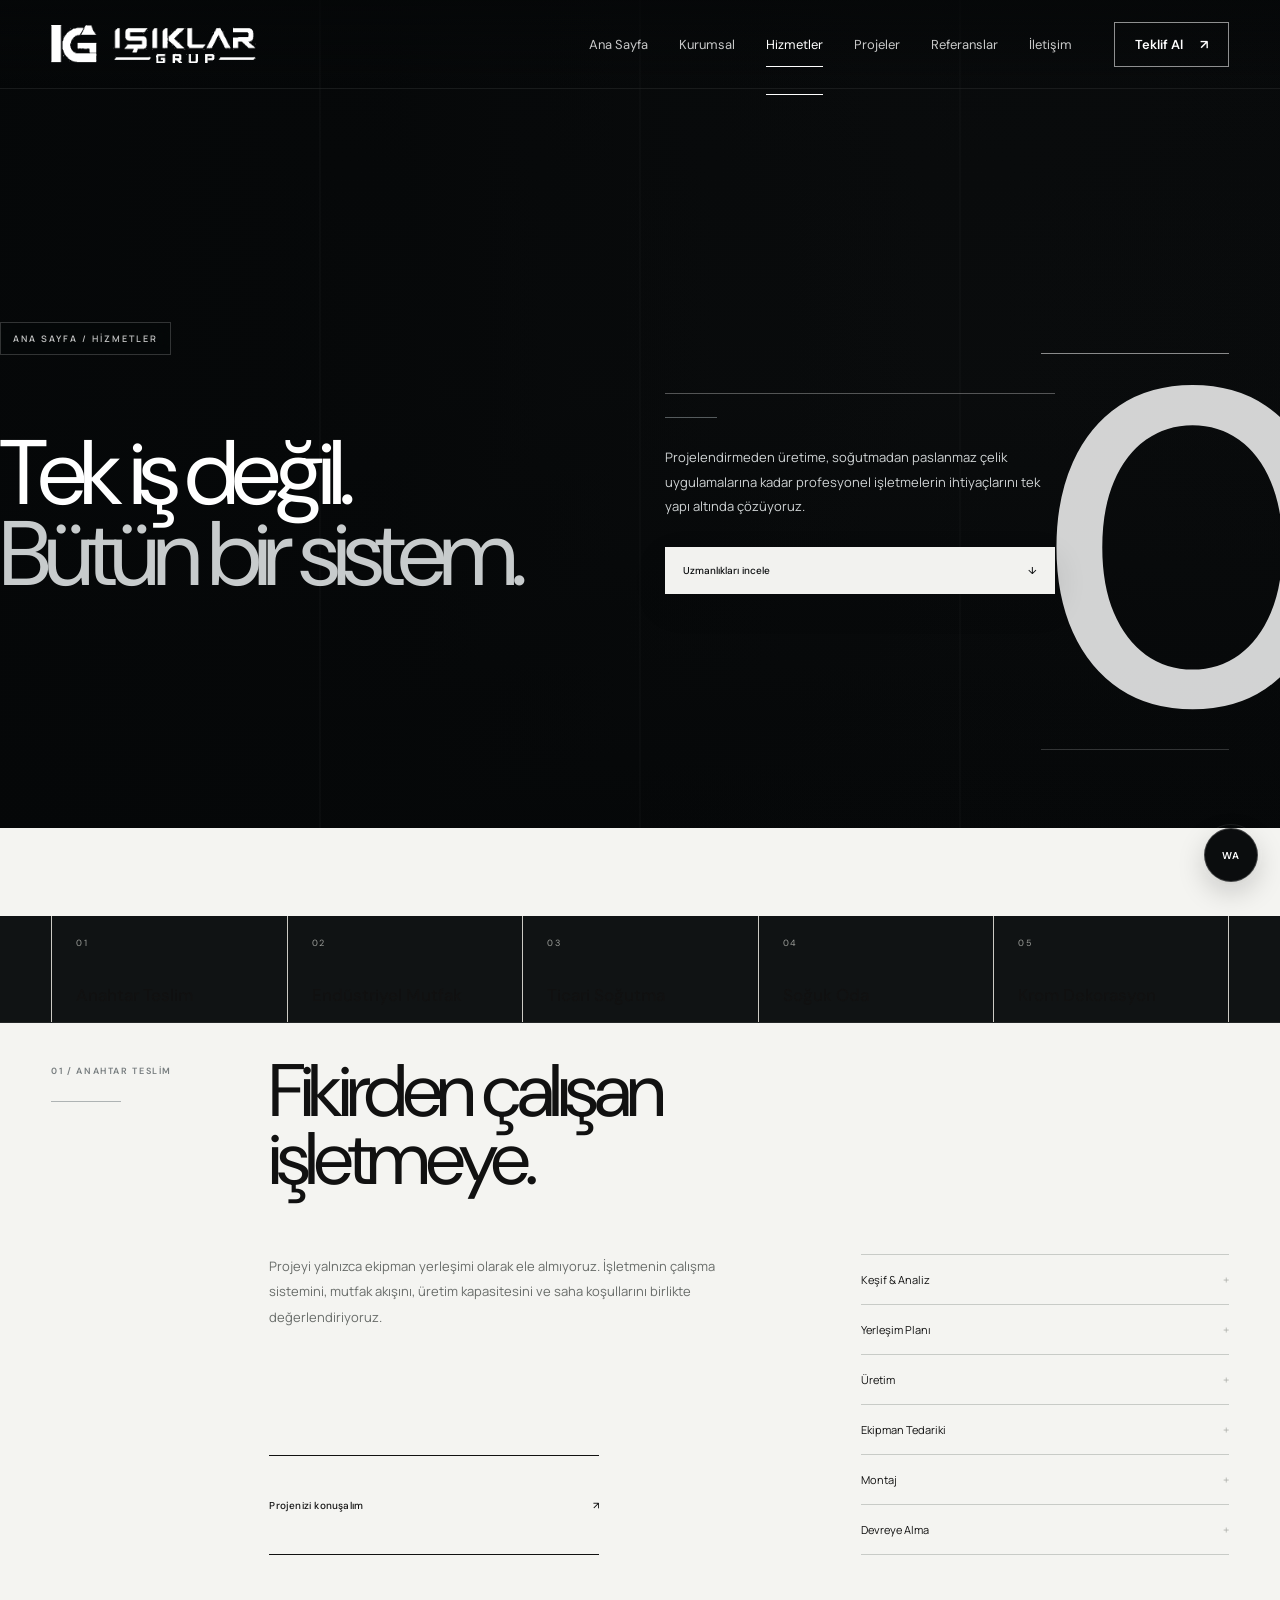
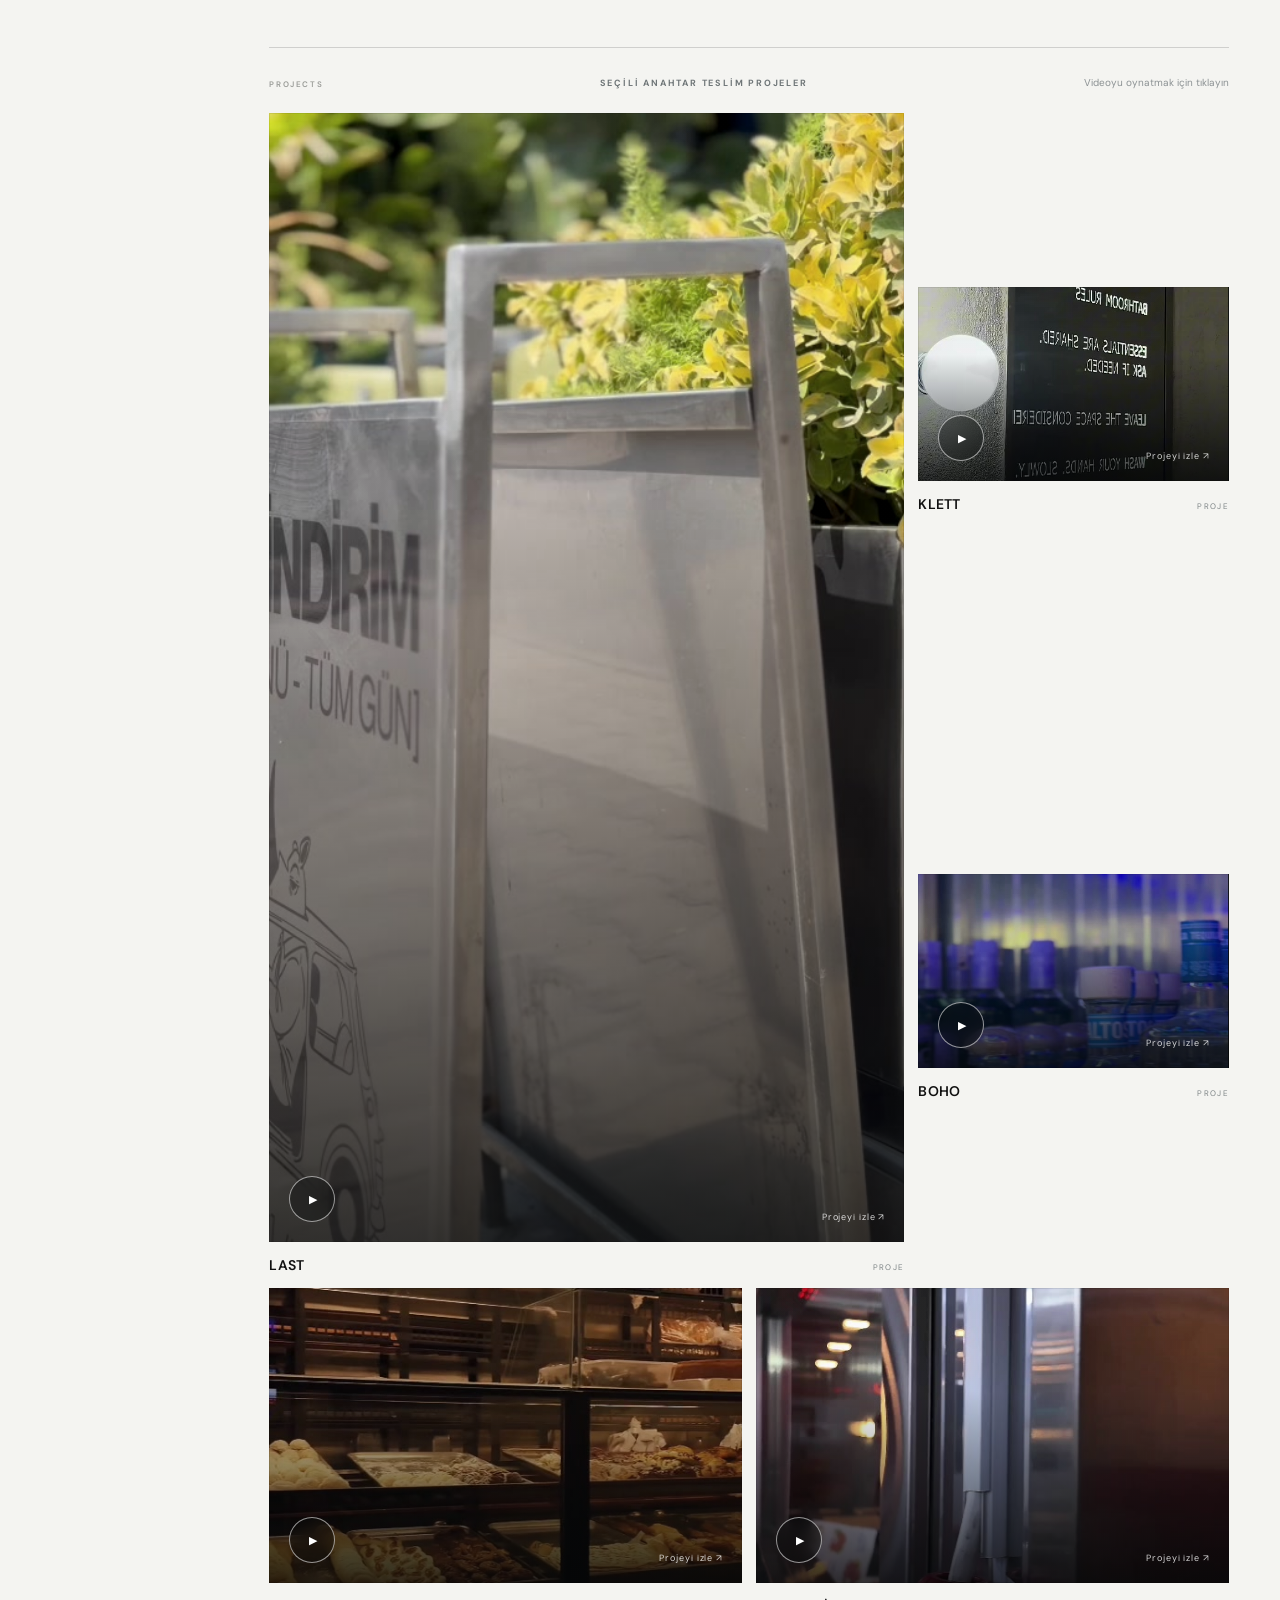
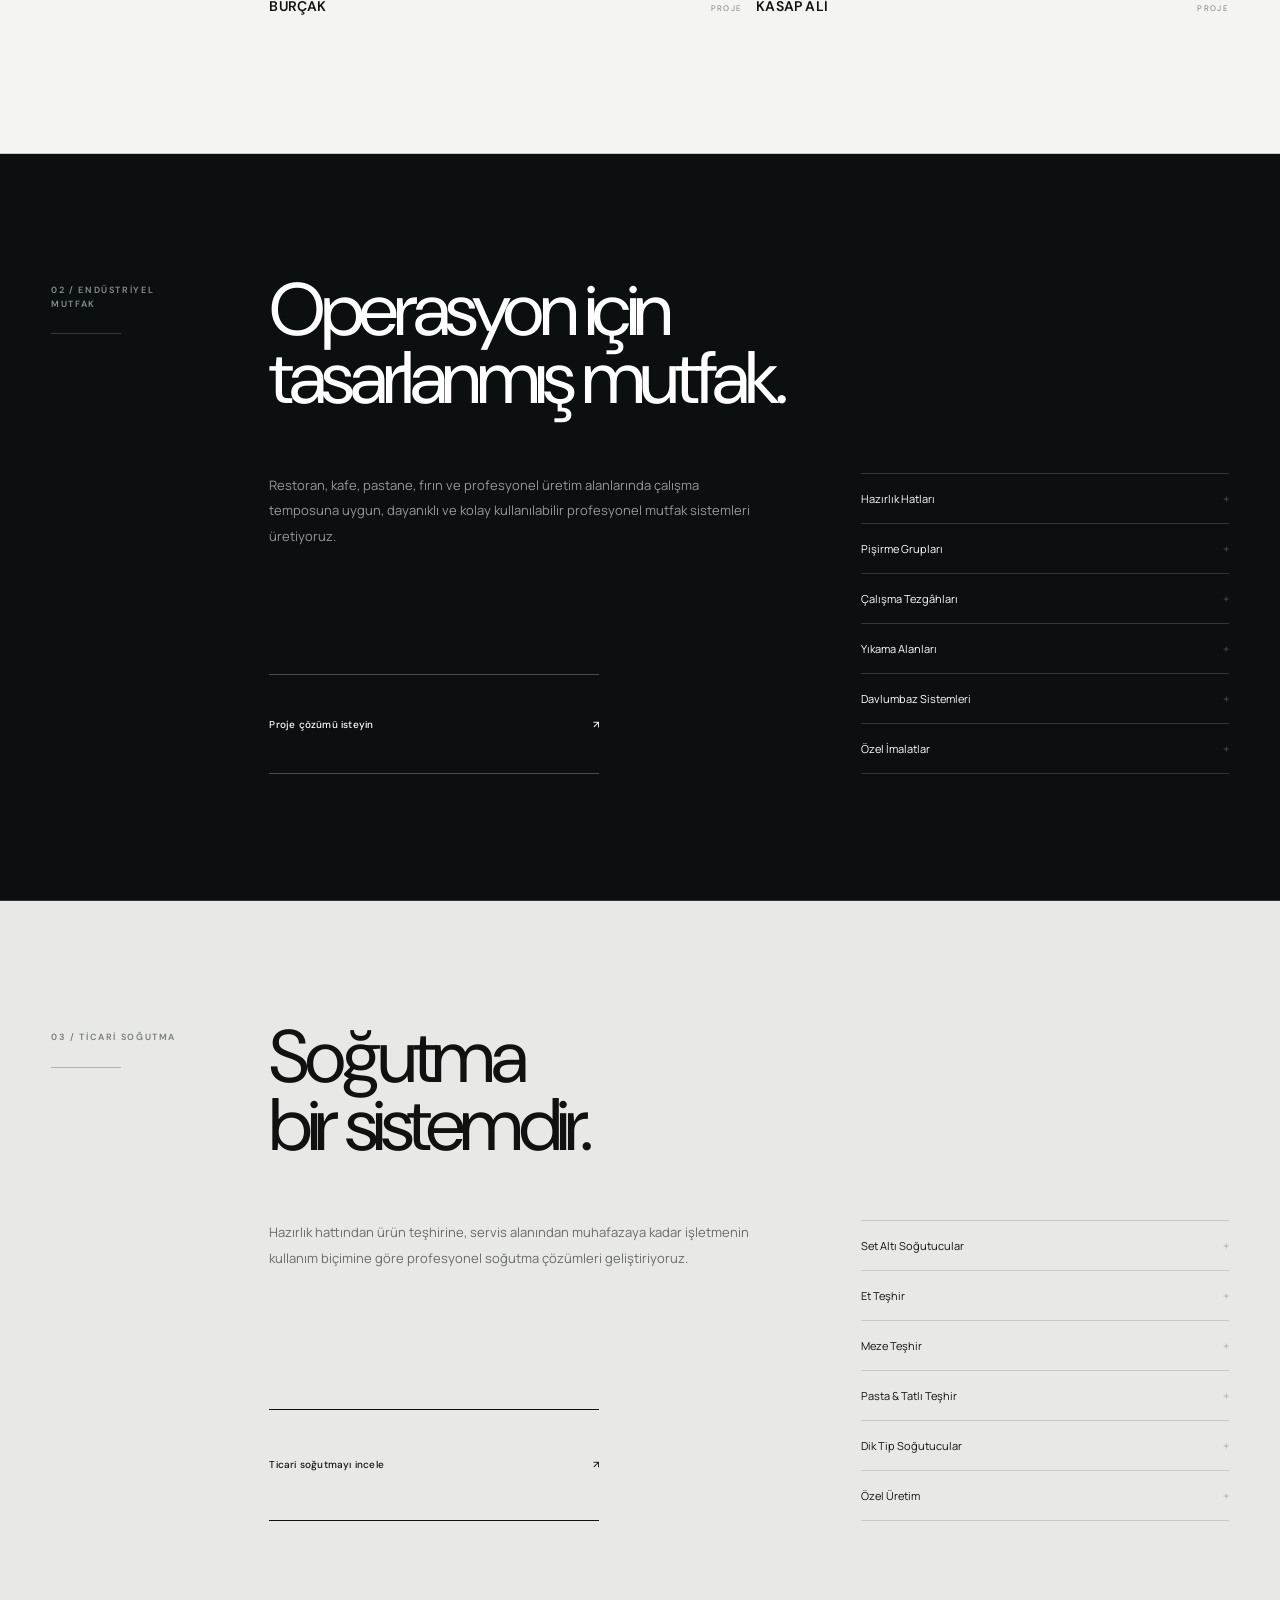
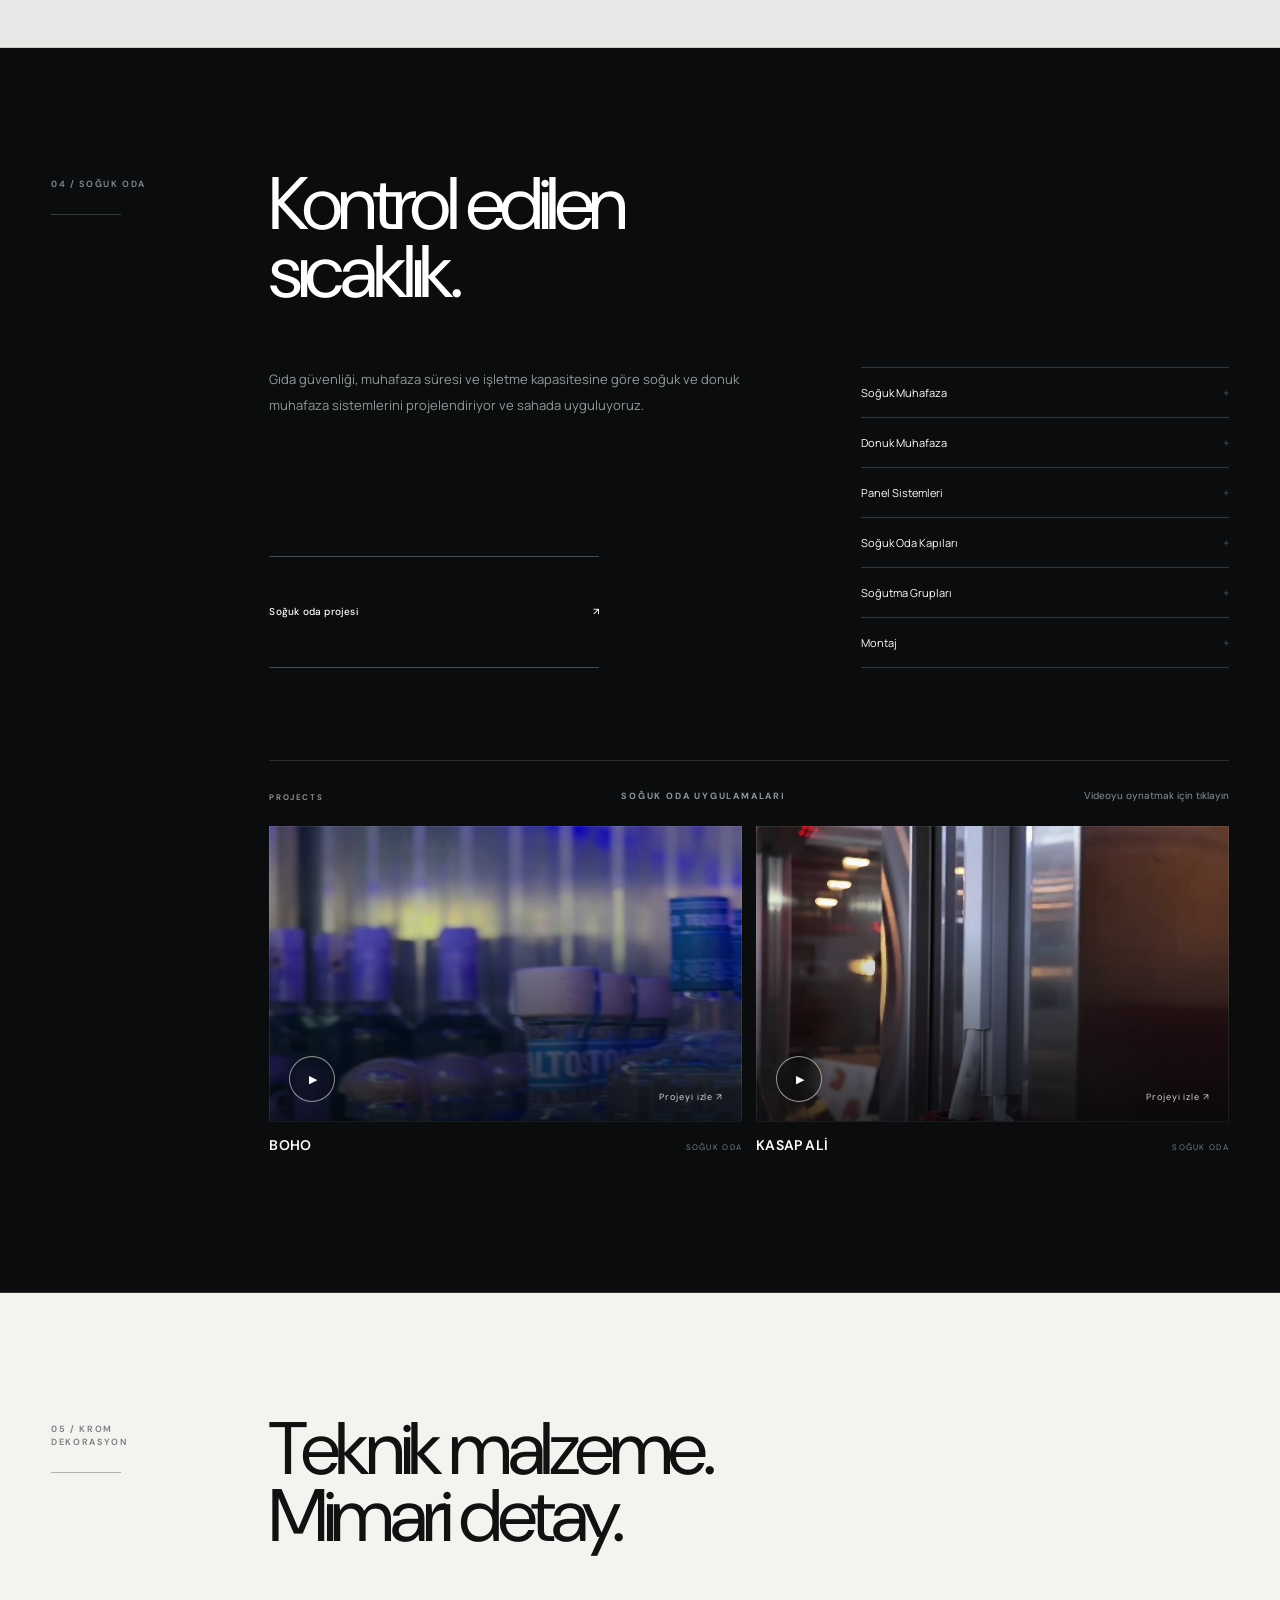
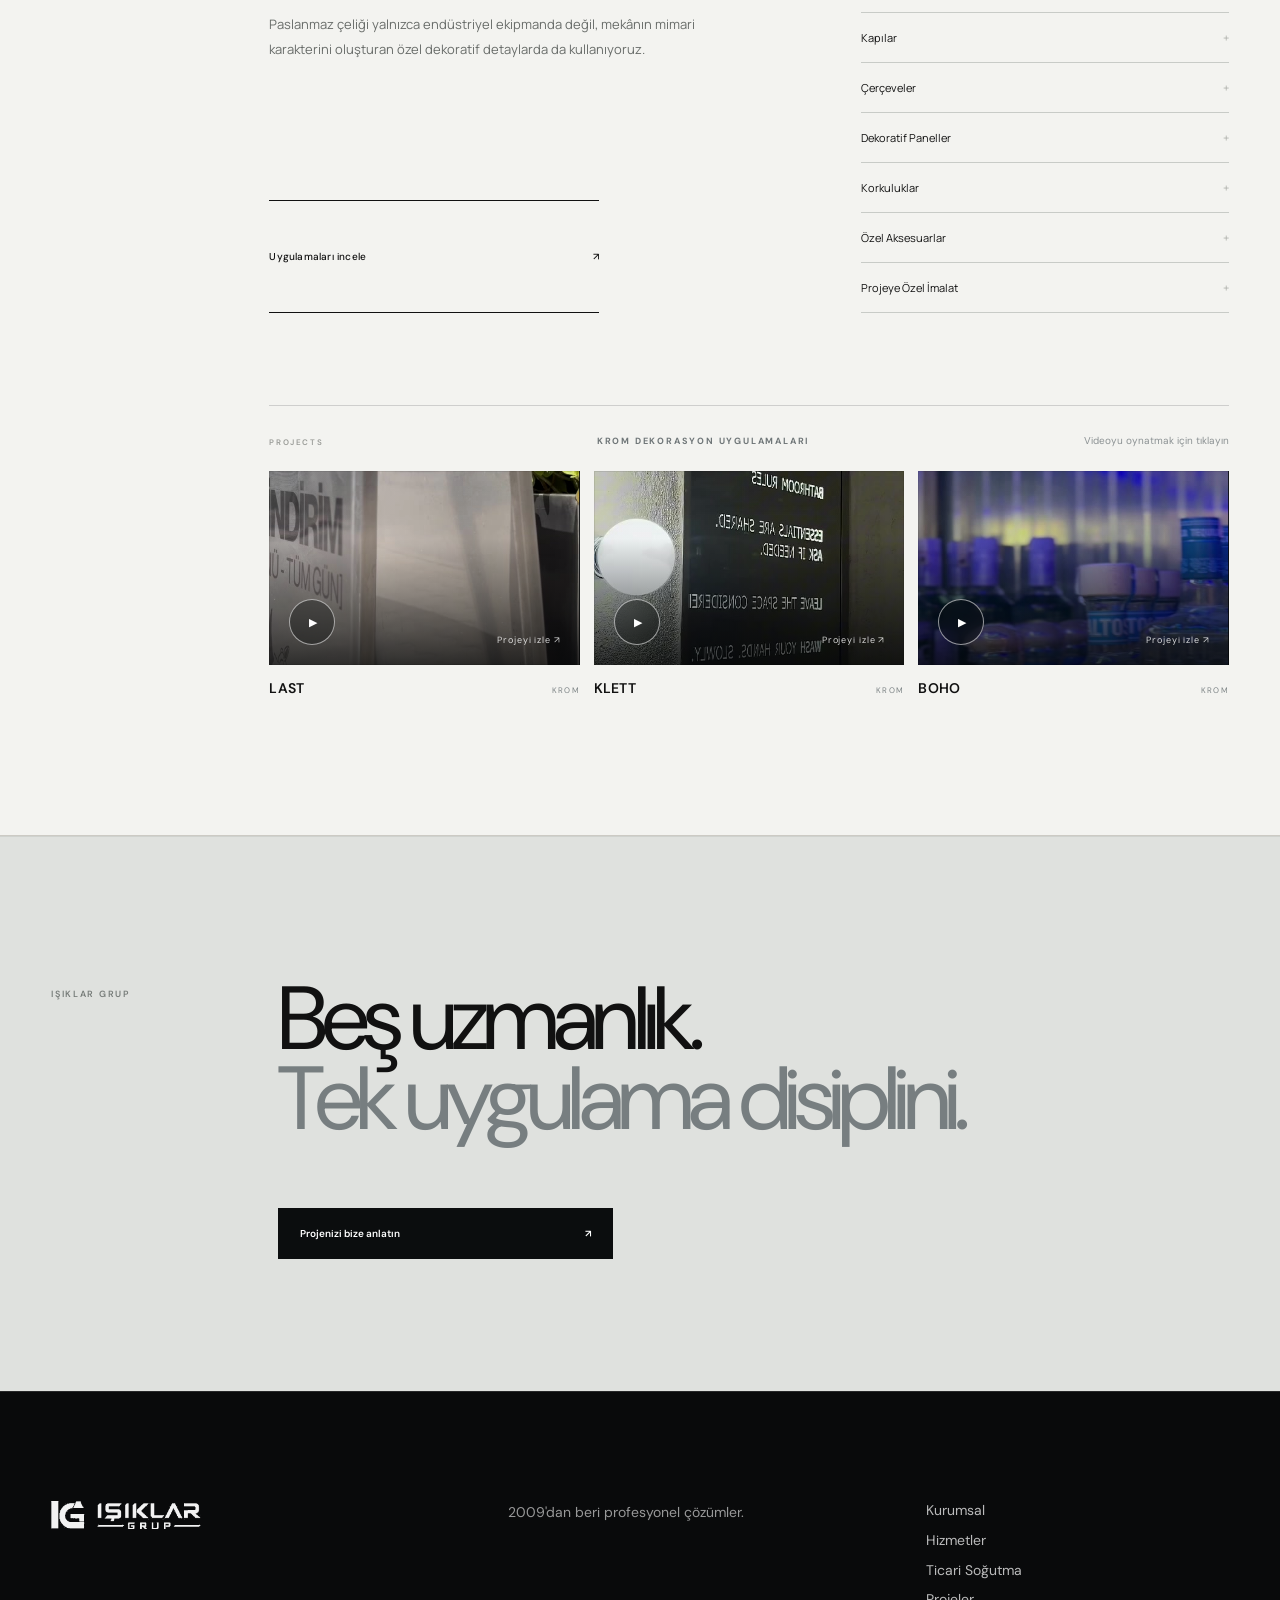
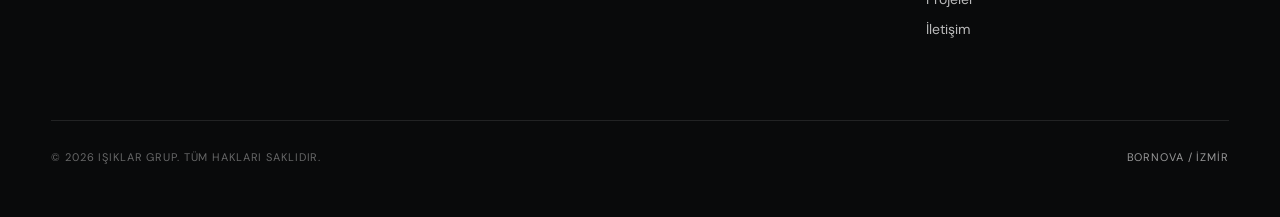
==== hizmetler.html @ b4599a4f "Işıklar Grup website" ====
<!DOCTYPE html>
<html lang="tr">

<head>
<meta charset="UTF-8">
<meta name="viewport" content="width=device-width, initial-scale=1.0">

<meta
  name="description"
  content="Işıklar Grup hizmetleri — anahtar teslim projeler, endüstriyel mutfak, ticari soğutma, soğuk oda sistemleri ve krom dekorasyon."
>

<title>Hizmetler | Işıklar Grup</title>

<link rel="preconnect" href="https://fonts.googleapis.com">
<link rel="preconnect" href="https://fonts.gstatic.com" crossorigin>

<link
  href="https://fonts.googleapis.com/css2?family=DM+Sans:wght@400;500;600&family=Manrope:wght@400;500;600&display=swap"
  rel="stylesheet"
>

<link rel="stylesheet" href="style.css">
</head>


<body class="inner-page dark-hero-page services-page">


<header class="site-header" id="header">

  <div class="header-inner">

    <a class="brand" href="index.html">
      <img src="assets/images/logo.png" alt="Işıklar Grup">
    </a>

    <nav class="desktop-nav" aria-label="Ana menü">

      <div class="nav-item">
        <a href="index.html">Ana Sayfa</a>
      </div>

      <div class="nav-item">
        <a href="kurumsal.html">Kurumsal</a>

        <div class="dropdown">
          <a href="kurumsal.html#hakkimizda">Hakkımızda</a>
          <a href="kurumsal.html#degerler">Değerlerimiz</a>
          <a href="kurumsal.html#surec">Çalışma Sürecimiz</a>
        </div>
      </div>

      <div class="nav-item">

        <a class="active" href="hizmetler.html">
          Hizmetler
        </a>

        <div class="dropdown">
          <a href="#anahtar-teslim">Anahtar Teslim Projeler</a>
          <a href="#endustriyel-mutfak">Endüstriyel Mutfak</a>
          <a href="ticari-sogutma.html">Ticari Soğutma</a>
          <a href="#soguk-oda">Soğuk Oda Sistemleri</a>
          <a href="#krom-dekorasyon">Krom Dekorasyon</a>
        </div>

      </div>

      <div class="nav-item">
        <a href="projeler.html">Projeler</a>
      </div>

      <div class="nav-item">
        <a href="referanslar.html">Referanslar</a>
      </div>

      <div class="nav-item">
        <a href="iletisim.html">İletişim</a>
      </div>

    </nav>

    <div class="header-actions">

      <a class="quote-btn" href="iletisim.html">
        Teklif Al <span>↗</span>
      </a>

      <button
        class="menu-btn"
        id="menuBtn"
        aria-label="Menüyü aç"
      >
        <span></span>
        <span></span>
      </button>

    </div>

  </div>


  <div class="mobile-menu" id="mobileMenu">

    <a href="index.html">Ana Sayfa</a>
    <a href="kurumsal.html">Kurumsal</a>
    <a href="hizmetler.html">Hizmetler</a>
    <a href="ticari-sogutma.html">Ticari Soğutma</a>
    <a href="projeler.html">Projeler</a>
    <a href="referanslar.html">Referanslar</a>
    <a href="iletisim.html">İletişim</a>

  </div>

</header>



<main>


<!-- HERO -->

<section class="services-hero">

  <div class="wrap services-hero-inner">

    <div class="services-breadcrumb reveal">
      ANA SAYFA / HİZMETLER
    </div>

    <div class="services-hero-layout">

      <h1 class="reveal">

        Tek iş değil.

        <br>

        <span>
          Bütün bir sistem.
        </span>

      </h1>

      <div class="services-hero-copy reveal delay-1">

        <p>
          Projelendirmeden üretime,
          soğutmadan paslanmaz çelik uygulamalarına
          kadar profesyonel işletmelerin ihtiyaçlarını
          tek yapı altında çözüyoruz.
        </p>

        <a href="#services">
          Uzmanlıkları incele
          <span>↓</span>
        </a>

      </div>

    </div>

  </div>

</section>



<!-- SERVICE INDEX -->

<section class="services-index" id="services">

  <div class="wrap services-index-inner">

    <a href="#anahtar-teslim">
      <small>01</small>
      <strong>Anahtar Teslim</strong>
    </a>

    <a href="#endustriyel-mutfak">
      <small>02</small>
      <strong>Endüstriyel Mutfak</strong>
    </a>

    <a href="ticari-sogutma.html">
      <small>03</small>
      <strong>Ticari Soğutma</strong>
    </a>

    <a href="#soguk-oda">
      <small>04</small>
      <strong>Soğuk Oda</strong>
    </a>

    <a href="#krom-dekorasyon">
      <small>05</small>
      <strong>Krom Dekorasyon</strong>
    </a>

  </div>

</section>



<!-- =====================================================
     01 ANAHTAR TESLİM
===================================================== -->

<section class="service-block" id="anahtar-teslim">

  <div class="service-block-inner">

    <div class="service-content reveal" data-mark="01">

      <div class="service-number">
        01 / ANAHTAR TESLİM
      </div>

      <h2>
        Fikirden çalışan
        <br>
        işletmeye.
      </h2>

      <p>
        Projeyi yalnızca ekipman yerleşimi olarak
        ele almıyoruz. İşletmenin çalışma sistemini,
        mutfak akışını, üretim kapasitesini ve
        saha koşullarını birlikte değerlendiriyoruz.
      </p>

      <div class="service-specs">

        <div>Keşif & Analiz</div>
        <div>Yerleşim Planı</div>
        <div>Üretim</div>
        <div>Ekipman Tedariki</div>
        <div>Montaj</div>
        <div>Devreye Alma</div>

      </div>

      <a class="service-link" href="iletisim.html">
        Projenizi konuşalım
        <span>↗</span>
      </a>


      <div class="service-media">

        <div class="service-media-head">
          <small>SEÇİLİ ANAHTAR TESLİM PROJELER</small>
          <span>Videoyu oynatmak için tıklayın</span>
        </div>

        <div class="service-video-strip">


          <button class="service-video-card" type="button" data-service-video="assets/videos/last.mp4" data-service-name="LAST">
  <div class="service-video-frame">
    <img src="assets/posters/last.jpg" alt="LAST">
    <div class="service-video-shade"></div>
    <span class="service-video-play" aria-hidden="true">▶</span>
    <span class="service-video-open">Projeyi izle ↗</span>
  </div>
  <div class="service-video-meta">
    <strong>LAST</strong>
    <span>PROJE</span>
  </div>
</button>


          <button class="service-video-card" type="button" data-service-video="assets/videos/klett.mp4" data-service-name="KLETT">
  <div class="service-video-frame">
    <img src="assets/posters/klett.jpg" alt="KLETT">
    <div class="service-video-shade"></div>
    <span class="service-video-play" aria-hidden="true">▶</span>
    <span class="service-video-open">Projeyi izle ↗</span>
  </div>
  <div class="service-video-meta">
    <strong>KLETT</strong>
    <span>PROJE</span>
  </div>
</button>


          <button class="service-video-card" type="button" data-service-video="assets/videos/boho.mp4" data-service-name="BOHO">
  <div class="service-video-frame">
    <img src="assets/posters/boho.jpg" alt="BOHO">
    <div class="service-video-shade"></div>
    <span class="service-video-play" aria-hidden="true">▶</span>
    <span class="service-video-open">Projeyi izle ↗</span>
  </div>
  <div class="service-video-meta">
    <strong>BOHO</strong>
    <span>PROJE</span>
  </div>
</button>


          <button class="service-video-card" type="button" data-service-video="assets/videos/burcak.mp4" data-service-name="BURÇAK">
  <div class="service-video-frame">
    <img src="assets/posters/burcak.jpg" alt="BURÇAK">
    <div class="service-video-shade"></div>
    <span class="service-video-play" aria-hidden="true">▶</span>
    <span class="service-video-open">Projeyi izle ↗</span>
  </div>
  <div class="service-video-meta">
    <strong>BURÇAK</strong>
    <span>PROJE</span>
  </div>
</button>


          <button class="service-video-card" type="button" data-service-video="assets/videos/kasap-ali.mp4" data-service-name="KASAP ALİ">
  <div class="service-video-frame">
    <img src="assets/posters/kasap-ali.jpg" alt="KASAP ALİ">
    <div class="service-video-shade"></div>
    <span class="service-video-play" aria-hidden="true">▶</span>
    <span class="service-video-open">Projeyi izle ↗</span>
  </div>
  <div class="service-video-meta">
    <strong>KASAP ALİ</strong>
    <span>PROJE</span>
  </div>
</button>


        </div>

      </div>

    </div>

  </div>

</section>



<!-- =====================================================
     02 ENDÜSTRİYEL MUTFAK
===================================================== -->

<section
  class="service-block dark"
  id="endustriyel-mutfak"
>

  <div class="service-block-inner">

    <div class="service-content reveal" data-mark="02">

      <div class="service-number">
        02 / ENDÜSTRİYEL MUTFAK
      </div>

      <h2>
        Operasyon için
        <br>
        tasarlanmış mutfak.
      </h2>

      <p>
        Restoran, kafe, pastane,
        fırın ve profesyonel üretim alanlarında
        çalışma temposuna uygun,
        dayanıklı ve kolay kullanılabilir
        profesyonel mutfak sistemleri üretiyoruz.
      </p>

      <div class="service-specs">

        <div>Hazırlık Hatları</div>
        <div>Pişirme Grupları</div>
        <div>Çalışma Tezgâhları</div>
        <div>Yıkama Alanları</div>
        <div>Davlumbaz Sistemleri</div>
        <div>Özel İmalatlar</div>

      </div>

      <a class="service-link" href="iletisim.html">
        Proje çözümü isteyin
        <span>↗</span>
      </a>

    </div>

  </div>

</section>



<!-- =====================================================
     03 TİCARİ SOĞUTMA
===================================================== -->

<section
  class="service-block"
  id="ticari-sogutma"
>

  <div class="service-block-inner">

    <div class="service-content reveal" data-mark="03">

      <div class="service-number">
        03 / TİCARİ SOĞUTMA
      </div>

      <h2>
        Soğutma
        <br>
        bir sistemdir.
      </h2>

      <p>
        Hazırlık hattından ürün teşhirine,
        servis alanından muhafazaya kadar
        işletmenin kullanım biçimine göre
        profesyonel soğutma çözümleri geliştiriyoruz.
      </p>

      <div class="service-specs">

        <div>Set Altı Soğutucular</div>
        <div>Et Teşhir</div>
        <div>Meze Teşhir</div>
        <div>Pasta & Tatlı Teşhir</div>
        <div>Dik Tip Soğutucular</div>
        <div>Özel Üretim</div>

      </div>

      <a
        class="service-link"
        href="ticari-sogutma.html"
      >
        Ticari soğutmayı incele
        <span>↗</span>
      </a>

    </div>

  </div>

</section>



<!-- =====================================================
     04 SOĞUK ODA
===================================================== -->

<section
  class="service-block dark"
  id="soguk-oda"
>

  <div class="service-block-inner">

    <div class="service-content reveal" data-mark="04">

      <div class="service-number">
        04 / SOĞUK ODA
      </div>

      <h2>
        Kontrol edilen
        <br>
        sıcaklık.
      </h2>

      <p>
        Gıda güvenliği, muhafaza süresi
        ve işletme kapasitesine göre
        soğuk ve donuk muhafaza sistemlerini
        projelendiriyor ve sahada uyguluyoruz.
      </p>

      <div class="service-specs">

        <div>Soğuk Muhafaza</div>
        <div>Donuk Muhafaza</div>
        <div>Panel Sistemleri</div>
        <div>Soğuk Oda Kapıları</div>
        <div>Soğutma Grupları</div>
        <div>Montaj</div>

      </div>

      <a class="service-link" href="iletisim.html">
        Soğuk oda projesi
        <span>↗</span>
      </a>


      <div class="service-media">

        <div class="service-media-head">
          <small>SOĞUK ODA UYGULAMALARI</small>
          <span>Videoyu oynatmak için tıklayın</span>
        </div>

        <div class="service-video-strip">


          <button class="service-video-card" type="button" data-service-video="assets/videos/boho.mp4" data-service-name="BOHO">
  <div class="service-video-frame">
    <img src="assets/posters/boho.jpg" alt="BOHO">
    <div class="service-video-shade"></div>
    <span class="service-video-play" aria-hidden="true">▶</span>
    <span class="service-video-open">Projeyi izle ↗</span>
  </div>
  <div class="service-video-meta">
    <strong>BOHO</strong>
    <span>SOĞUK ODA</span>
  </div>
</button>


          <button class="service-video-card" type="button" data-service-video="assets/videos/kasap-ali.mp4" data-service-name="KASAP ALİ">
  <div class="service-video-frame">
    <img src="assets/posters/kasap-ali.jpg" alt="KASAP ALİ">
    <div class="service-video-shade"></div>
    <span class="service-video-play" aria-hidden="true">▶</span>
    <span class="service-video-open">Projeyi izle ↗</span>
  </div>
  <div class="service-video-meta">
    <strong>KASAP ALİ</strong>
    <span>SOĞUK ODA</span>
  </div>
</button>


        </div>

      </div>

    </div>

  </div>

</section>



<!-- =====================================================
     05 KROM DEKORASYON
===================================================== -->

<section
  class="service-block"
  id="krom-dekorasyon"
>

  <div class="service-block-inner">

    <div class="service-content reveal" data-mark="05">

      <div class="service-number">
        05 / KROM DEKORASYON
      </div>

      <h2>
        Teknik malzeme.
        <br>
        Mimari detay.
      </h2>

      <p>
        Paslanmaz çeliği yalnızca
        endüstriyel ekipmanda değil,
        mekânın mimari karakterini oluşturan
        özel dekoratif detaylarda da kullanıyoruz.
      </p>

      <div class="service-specs">

        <div>Kapılar</div>
        <div>Çerçeveler</div>
        <div>Dekoratif Paneller</div>
        <div>Korkuluklar</div>
        <div>Özel Aksesuarlar</div>
        <div>Projeye Özel İmalat</div>

      </div>

      <a class="service-link" href="projeler.html">
        Uygulamaları incele
        <span>↗</span>
      </a>


      <div class="service-media">

        <div class="service-media-head">
          <small>KROM DEKORASYON UYGULAMALARI</small>
          <span>Videoyu oynatmak için tıklayın</span>
        </div>

        <div class="service-video-strip">


          <button class="service-video-card" type="button" data-service-video="assets/videos/last.mp4" data-service-name="LAST">
  <div class="service-video-frame">
    <img src="assets/posters/last.jpg" alt="LAST">
    <div class="service-video-shade"></div>
    <span class="service-video-play" aria-hidden="true">▶</span>
    <span class="service-video-open">Projeyi izle ↗</span>
  </div>
  <div class="service-video-meta">
    <strong>LAST</strong>
    <span>KROM</span>
  </div>
</button>


          <button class="service-video-card" type="button" data-service-video="assets/videos/klett.mp4" data-service-name="KLETT">
  <div class="service-video-frame">
    <img src="assets/posters/klett.jpg" alt="KLETT">
    <div class="service-video-shade"></div>
    <span class="service-video-play" aria-hidden="true">▶</span>
    <span class="service-video-open">Projeyi izle ↗</span>
  </div>
  <div class="service-video-meta">
    <strong>KLETT</strong>
    <span>KROM</span>
  </div>
</button>


          <button class="service-video-card" type="button" data-service-video="assets/videos/boho.mp4" data-service-name="BOHO">
  <div class="service-video-frame">
    <img src="assets/posters/boho.jpg" alt="BOHO">
    <div class="service-video-shade"></div>
    <span class="service-video-play" aria-hidden="true">▶</span>
    <span class="service-video-open">Projeyi izle ↗</span>
  </div>
  <div class="service-video-meta">
    <strong>BOHO</strong>
    <span>KROM</span>
  </div>
</button>


        </div>

      </div>

    </div>

  </div>

</section>



<!-- FINAL -->

<section class="services-final">

  <div class="wrap">

    <div class="services-final-grid reveal">

      <small>
        IŞIKLAR GRUP
      </small>

      <h2>

        Beş uzmanlık.

        <br>

        <span>
          Tek uygulama disiplini.
        </span>

      </h2>

    </div>

    <div class="services-final-action reveal">

      <a href="iletisim.html">

        Projenizi bize anlatın

        <span>
          ↗
        </span>

      </a>

    </div>

  </div>

</section>


<div class="service-video-modal" id="serviceVideoModal" aria-hidden="true">
  <button class="service-video-modal-close" id="serviceVideoModalClose" type="button" aria-label="Videoyu kapat">×</button>
  <div class="service-video-modal-shell">
    <div class="service-video-modal-top">
      <span>SEÇİLİ PROJE</span>
      <strong id="serviceVideoModalTitle">Proje</strong>
    </div>
    <video id="serviceVideoModalPlayer" controls playsinline preload="metadata"></video>
  </div>
</div>

</main>



<footer>

  <div class="wrap footer-grid">

    <img
      src="assets/images/logo.png"
      alt="Işıklar Grup"
    >

    <p>
      2009'dan beri profesyonel çözümler.
    </p>

    <div>

      <a href="kurumsal.html">
        Kurumsal
      </a>

      <a href="hizmetler.html">
        Hizmetler
      </a>

      <a href="ticari-sogutma.html">
        Ticari Soğutma
      </a>

      <a href="projeler.html">
        Projeler
      </a>

      <a href="iletisim.html">
        İletişim
      </a>

    </div>

  </div>


  <div class="wrap credits">

    © 2026 Işıklar Grup.
    Tüm hakları saklıdır.

    <span>
      Bornova / İzmir
    </span>

  </div>

</footer>



<a
  class="floating-wa"
  href="https://wa.me/905078080224"
  target="_blank"
  rel="noopener"
  aria-label="WhatsApp'tan yaz"
>
  <span>WA</span>
</a>



<script>
(() => {
  const modal = document.getElementById('serviceVideoModal');
  const player = document.getElementById('serviceVideoModalPlayer');
  const title = document.getElementById('serviceVideoModalTitle');
  const close = document.getElementById('serviceVideoModalClose');
  const cards = document.querySelectorAll('[data-service-video]');

  if (!modal || !player || !cards.length) return;

  const closeModal = () => {
    player.pause();
    player.removeAttribute('src');
    player.load();
    modal.classList.remove('open');
    modal.setAttribute('aria-hidden', 'true');
    document.body.style.overflow = '';
  };

  cards.forEach(card => {
    card.addEventListener('click', () => {
      player.src = card.dataset.serviceVideo;
      title.textContent = card.dataset.serviceName || 'Proje';
      modal.classList.add('open');
      modal.setAttribute('aria-hidden', 'false');
      document.body.style.overflow = 'hidden';
      player.play().catch(() => {});
    });
  });

  close?.addEventListener('click', closeModal);
  modal.addEventListener('click', e => {
    if (e.target === modal) closeModal();
  });
  document.addEventListener('keydown', e => {
    if (e.key === 'Escape' && modal.classList.contains('open')) closeModal();
  });
})();
</script>

<script src="app.js"></script>

</body>
</html>
---- style.css ----
/* =========================================================
   IŞIKLAR GRUP — CLEAN MASTER STYLESHEET
   Cleaned from accumulated drafts. Current V8 + active page styles retained.
========================================================= */
:root{--ink:#0a0c0d;--char:#111416;--paper:#f2f3f2;--line:rgba(255,255,255,.17);--muted:#adb0b2;--blackline:rgba(15,18,20,.14);--max:1450px}*{box-sizing:border-box}html{scroll-behavior:smooth}body{margin:0;background:#eceeed;color:#111;font-family:"DM Sans",Arial,sans-serif}.wrap{width:min(var(--max),92vw);margin:auto}a{text-decoration:none;color:inherit}button{font:inherit}.site-header{position:fixed;z-index:50;top:0;left:0;right:0;color:#fff;border-bottom:1px solid transparent;transition:.35s}.site-header.scrolled{background:rgba(8,10,11,.94);backdrop-filter:blur(18px);border-color:rgba(255,255,255,.1)}.header-inner{height:88px;width:min(var(--max),92vw);margin:auto;display:flex;align-items:center;gap:42px}.brand img{width:205px;filter:brightness(0) invert(1);display:block}.desktop-nav{display:flex;gap:31px;margin-left:auto}.desktop-nav a{font-size:13px;opacity:.78;padding:34px 0;position:relative}.desktop-nav a:hover,.desktop-nav .active{opacity:1}.desktop-nav .active:after{content:"";position:absolute;height:1px;background:#fff;left:0;right:0;bottom:20px}.header-actions{display:flex;align-items:center;gap:18px}.quote-btn{border:1px solid rgba(255,255,255,.6);padding:13px 20px;font-weight:600;font-size:13px}.quote-btn span{padding-left:14px}.menu-btn{display:none;background:transparent;border:0;width:36px;height:36px}.menu-btn span{display:block;width:22px;height:1px;background:#fff;margin:6px auto}.mobile-menu{display:none;background:#0c0f10;padding:20px 4vw 28px;flex-direction:column}.mobile-menu.open{display:flex}.mobile-menu a{padding:13px 0;border-bottom:1px solid #292d2f}.hero{height:min(840px,94vh);min-height:690px;position:relative;color:#fff;overflow:hidden}.hero-bg{position:absolute;inset:0;background-image:url('https://images.pexels.com/photos/28704740/pexels-photo-28704740/free-photo-of-commercial-kitchen-with-stainless-steel-equipment.jpeg?auto=compress&cs=tinysrgb&w=2200');background-size:cover;background-position:center 50%;transform:scale(1.02)}.hero-shade{position:absolute;inset:0;background:linear-gradient(90deg,rgba(4,6,7,.92) 0%,rgba(4,6,7,.7) 35%,rgba(4,6,7,.18) 70%,rgba(4,6,7,.38) 100%),linear-gradient(0deg,rgba(4,6,7,.38),transparent 50%)}.hero-grid-lines{position:absolute;inset:0;background-image:linear-gradient(90deg,transparent calc(25% - 1px),rgba(255,255,255,.06) 25%,transparent calc(25% + 1px),transparent calc(50% - 1px),rgba(255,255,255,.05) 50%,transparent calc(50% + 1px),transparent calc(75% - 1px),rgba(255,255,255,.05) 75%,transparent calc(75% + 1px));pointer-events:none}.hero-content{position:relative;height:100%;display:grid;grid-template-columns:1fr 260px;align-items:center;padding-top:64px}.hero-copy{max-width:690px}.eyebrow{font-size:11px;letter-spacing:.32em;font-weight:600;color:#d9dada}.hero h1,.section-head h2,.story h2,.world h2,.contact h2{font-family:"Playfair Display",Georgia,serif;font-weight:500;margin:18px 0;line-height:1.02}.hero h1{font-size:clamp(55px,6.4vw,100px)}h1 em,h2 em{font-style:normal;color:#c1c5c7}.hero-copy p{font-family:Manrope,sans-serif;font-size:16px;line-height:1.75;max-width:560px;color:#d4d6d7}.hero-buttons{display:flex;gap:12px;margin-top:34px}.primary-btn,.ghost-btn{display:inline-flex;align-items:center;justify-content:space-between;gap:25px;padding:15px 21px;font-size:13px;font-weight:600;transition:.25s}.primary-btn{background:#fff;color:#111}.primary-btn:hover{transform:translateY(-2px)}.ghost-btn{border:1px solid rgba(255,255,255,.55);color:#fff}.hero-side-note{justify-self:end;align-self:end;margin-bottom:115px;width:175px;font-size:12px;line-height:1.45;color:#e4e4e4;display:flex;flex-direction:column}.thin-line{height:1px;background:#fff;margin-bottom:28px}.hero-index{position:absolute;left:0;right:0;bottom:35px;display:flex;gap:14px;align-items:center;font-size:11px}.hero-index i{width:75px;height:1px;background:#fff;opacity:.8}.facts{background:#f4f5f4;border-bottom:1px solid #d8dbda}.facts-grid{min-height:110px;display:grid;grid-template-columns:repeat(4,1fr)}.fact{display:flex;align-items:center;justify-content:center;gap:20px;border-right:1px solid #d9dcdb}.fact:last-child{border:0}.fact-icon{font-size:28px}.fact strong,.fact small{display:block}.fact strong{font-size:18px}.fact small{font-size:9px;letter-spacing:.14em;color:#74787a;margin-top:5px}.dark-section{background:radial-gradient(circle at 45% -20%,#24282b 0,#121517 34%,#090b0c 78%);color:#fff}.services{padding:77px 0 85px}.section-head{display:flex;justify-content:space-between;align-items:flex-end;margin-bottom:38px}.section-head h2{font-size:clamp(38px,4.2vw,60px);margin-bottom:0}.text-link{font-size:12px;color:#e4e4e4;margin-bottom:8px}.text-link span{padding-left:14px}.service-grid{display:grid;grid-template-columns:repeat(5,1fr);gap:1px;background:#343839}.service-card{background:#0c0f10;min-width:0}.service-image{height:245px;background-size:cover;background-position:center;filter:saturate(.72) contrast(1.04);transition:.45s}.service-card:hover .service-image{transform:scale(1.015);filter:saturate(1)}.internet-1{background-image:url('https://images.pexels.com/photos/6375553/pexels-photo-6375553.jpeg?auto=compress&cs=tinysrgb&w=1100')}.internet-2{background-image:url('https://images.pexels.com/photos/34276646/pexels-photo-34276646/free-photo-of-professional-kitchen-with-pots-and-pans-on-stove.jpeg?auto=compress&cs=tinysrgb&w=1100')}.internet-3{background-image:url('https://images.pexels.com/photos/28133837/pexels-photo-28133837/free-photo-of-a-kitchen-with-a-counter-and-a-sink.jpeg?auto=compress&cs=tinysrgb&w=1100')}.cold-room{background-image:linear-gradient(rgba(5,7,8,.16),rgba(5,7,8,.16)),url('https://images.pexels.com/photos/6375553/pexels-photo-6375553.jpeg?auto=compress&cs=tinysrgb&w=1100');background-position:70% 50%}.steel-detail{background-image:url('https://images.pexels.com/photos/28704740/pexels-photo-28704740/free-photo-of-commercial-kitchen-with-stainless-steel-equipment.jpeg?auto=compress&cs=tinysrgb&w=1100');background-position:65% 60%}.service-body{padding:22px 17px 25px;min-height:255px;position:relative}.service-body>span{font-size:10px;color:#6f7577}.service-body h3{font-family:"Playfair Display",Georgia,serif;font-size:23px;font-weight:500;line-height:1.08;margin:17px 0 11px}.service-body p{font-size:12px;color:#aeb2b3;line-height:1.58;margin:0}.service-body a{position:absolute;left:17px;bottom:23px;font-size:11px}.projects{padding:75px 0 84px;background:#e9ebea}.eyebrow.dark{color:#697073}.projects-head h2{color:#131617}.projects-head h2 em,.world h2 em{color:#4e5558}.project-hint{font-size:11px;color:#686d6f;padding-bottom:10px}.project-grid{display:grid;grid-template-columns:repeat(5,1fr);gap:10px}.project-card{position:relative;border:0;padding:0;background:#111;aspect-ratio:.76;overflow:hidden;text-align:left;cursor:pointer}.project-card img{width:100%;height:100%;object-fit:cover;transition:.5s}.project-card:hover img{transform:scale(1.045)}.project-overlay{position:absolute;inset:0;background:linear-gradient(0deg,rgba(5,6,7,.92) 0%,rgba(5,6,7,.1) 65%)}.project-label{position:absolute;left:18px;right:18px;bottom:18px;color:#fff}.project-label small{font-size:9px;letter-spacing:.15em;color:#c8caca}.project-label h3{font-family:"Playfair Display",Georgia,serif;font-size:25px;font-weight:500;margin:6px 0 12px}.project-label span{font-size:10px;opacity:.75}.story{display:grid;grid-template-columns:1.15fr 1fr;min-height:620px;background:#0b0d0e;color:#fff}.story-visual{background-size:cover;background-position:center}.internet-story{background-image:linear-gradient(90deg,rgba(6,8,9,.05),rgba(6,8,9,.7)),url('https://images.pexels.com/photos/28704740/pexels-photo-28704740/free-photo-of-commercial-kitchen-with-stainless-steel-equipment.jpeg?auto=compress&cs=tinysrgb&w=1600');background-position:50% 48%}.story-copy{padding:85px clamp(40px,6vw,105px);display:flex;justify-content:center;flex-direction:column}.story h2{font-size:clamp(39px,4.1vw,59px)}.story p{font:14px/1.75 Manrope,sans-serif;color:#b7bbbc;max-width:620px}.story-points{display:flex;flex-wrap:wrap;gap:20px;margin:25px 0 31px;font-size:9px;letter-spacing:.13em;color:#999fa1}.dark-btn{align-self:flex-start}.world{padding:88px 0;background:#f4f5f4}.world-grid{display:grid;grid-template-columns:.75fr 1.25fr;gap:80px;align-items:center}.world h2{font-size:clamp(45px,5vw,70px);color:#111;margin-bottom:20px}.world-copy p{font:14px/1.7 Manrope,sans-serif;color:#666d6f;max-width:480px}.map-card{min-height:410px;background:#e8ebea;position:relative;overflow:hidden;padding:42px;display:flex;flex-direction:column;justify-content:flex-end}.map-card:before{content:"";position:absolute;inset:0;background:radial-gradient(circle at 70% 35%,rgba(0,0,0,.09) 0 1px,transparent 2px) 0 0/18px 18px;opacity:.42}.map-lines{position:absolute;inset:20% 10%;border:1px solid #bbc0bf;border-radius:50%;transform:rotate(-7deg);opacity:.6}.map-lines:after,.map-lines:before{content:"";position:absolute;border:1px solid #c0c4c3;border-radius:50%;inset:15% -4%}.map-lines:after{inset:33% 12%}.country-pills{position:relative;z-index:2;display:flex;flex-wrap:wrap;gap:10px}.country-pills span{background:rgba(255,255,255,.82);padding:10px 13px;font-size:12px}.map-caption{position:relative;z-index:2;margin-top:35px;font-size:11px;letter-spacing:.18em}.map-caption strong{display:block;font-family:"Playfair Display",serif;font-size:26px;letter-spacing:0;margin-top:5px}.contact{padding:95px 0;background:#101314;color:#fff}.contact-grid{display:grid;grid-template-columns:1fr 1.1fr;gap:90px}.contact h2{font-size:clamp(50px,5.4vw,78px)}.contact-info{border-top:1px solid #4d5355}.contact-big{font-family:"Playfair Display",Georgia,serif;font-size:clamp(32px,4vw,55px);padding:28px 0;display:flex;justify-content:space-between;border-bottom:1px solid #4d5355}.contact-row{display:grid;grid-template-columns:120px 1fr 25px;gap:20px;padding:19px 0;border-bottom:1px solid #323739;align-items:center;font-size:12px}.contact-row span{color:#8e9496}.contact-row strong{font-weight:500}.contact-row b{font-size:17px;font-weight:400;text-align:right}footer{background:#080a0b;color:#7f8587;padding:45px 0 25px}.footer-grid{display:grid;grid-template-columns:220px 1fr auto;align-items:center;gap:35px}.footer-grid img{width:180px;filter:brightness(0) invert(1);opacity:.85}.footer-grid p{font-size:11px}.footer-grid div{display:flex;gap:24px;font-size:11px}.credits{border-top:1px solid #24282a;margin-top:35px;padding-top:22px;font-size:9px;display:flex;justify-content:space-between}.video-modal{position:fixed;z-index:100;inset:0;background:rgba(0,0,0,.94);display:none;align-items:center;justify-content:center}.video-modal.open{display:flex}.modal-shell{width:min(470px,78vw)}.modal-shell video{width:100%;max-height:82vh;background:#000}.modal-title{color:#fff;font-family:"Playfair Display",serif;font-size:24px;margin-bottom:14px}.modal-close{position:absolute;right:32px;top:25px;color:#fff;background:transparent;border:0;font-size:42px;cursor:pointer}.floating-wa{position:fixed;right:24px;bottom:24px;z-index:40;width:55px;height:55px;border-radius:50%;background:#fff;color:#111;display:grid;place-items:center;box-shadow:0 12px 30px rgba(0,0,0,.25);font-size:12px;font-weight:700}.reveal{opacity:0;transform:translateY(24px);transition:.75s ease}.reveal.visible{opacity:1;transform:none}.delay-1{transition-delay:.08s}.delay-2{transition-delay:.16s}.delay-3{transition-delay:.24s}.delay-4{transition-delay:.32s}
@media(max-width:1100px){.desktop-nav{display:none}.menu-btn{display:block}.header-inner{height:76px}.hero{min-height:650px;height:88vh}.hero-content{grid-template-columns:1fr}.hero-side-note{display:none}.service-grid{grid-template-columns:repeat(2,1fr)}.service-card:last-child{grid-column:span 2}.project-grid{grid-template-columns:repeat(3,1fr)}.story{grid-template-columns:1fr}.story-visual{min-height:420px}.world-grid,.contact-grid{grid-template-columns:1fr}.world-grid{gap:35px}.facts-grid{grid-template-columns:repeat(2,1fr)}.fact:nth-child(2){border-right:0}.fact{min-height:90px;border-bottom:1px solid #d9dcdb}}@media(max-width:680px){.brand img{width:155px}.quote-btn{display:none}.hero{height:760px}.hero h1{font-size:55px}.hero-copy{padding-top:70px}.hero-buttons{flex-direction:column;align-items:flex-start}.section-head{align-items:flex-start;gap:20px;flex-direction:column}.service-grid{grid-template-columns:1fr}.service-card:last-child{grid-column:auto}.service-image{height:285px}.project-grid{grid-template-columns:repeat(2,1fr)}.project-card:last-child{grid-column:span 2;aspect-ratio:1.4}.story-copy{padding:65px 6vw}.story-visual{min-height:360px}.facts-grid{grid-template-columns:1fr}.fact{justify-content:flex-start;padding:0 8vw;border-right:0}.contact-row{grid-template-columns:85px 1fr 18px}.footer-grid{grid-template-columns:1fr}.footer-grid div{flex-wrap:wrap}.credits{flex-direction:column;gap:8px}.map-card{padding:28px}.hero-index{bottom:25px}.project-hint{display:none}}
/* ---- multi-page corporate additions ---- */
body.inner-page{background:#f2f3f2}.inner-page .site-header{background:#0a0c0d;border-bottom:1px solid rgba(255,255,255,.09)}
.nav-item{position:relative}.nav-item>a{display:block}.dropdown{position:absolute;top:70px;left:-22px;min-width:245px;background:#111517;border:1px solid rgba(255,255,255,.1);padding:10px;opacity:0;visibility:hidden;transform:translateY(8px);transition:.2s;box-shadow:0 20px 40px rgba(0,0,0,.25)}.nav-item:hover .dropdown{opacity:1;visibility:visible;transform:none}.dropdown a{display:block!important;padding:12px 14px!important;font-size:12px!important;color:#c8cccd}.dropdown a:after{display:none!important}.dropdown a:hover{background:#1a1f21;color:#fff}
.page-hero{padding:178px 0 88px;background:#0c0f10;color:#fff;position:relative;overflow:hidden}.page-hero:after{content:"";position:absolute;inset:0;background:linear-gradient(90deg,rgba(255,255,255,.035) 1px,transparent 1px);background-size:25% 100%;pointer-events:none}.page-hero .wrap{position:relative;z-index:1}.breadcrumb{font-size:10px;letter-spacing:.18em;color:#8e9699;margin-bottom:27px}.page-hero h1{font-family:"Playfair Display",Georgia,serif;font-size:clamp(48px,6.2vw,88px);line-height:.98;font-weight:500;margin:0;max-width:980px}.page-hero h1 em{font-style:normal;color:#9ba2a4}.page-hero p{font:15px/1.75 Manrope,sans-serif;color:#b8bdbe;max-width:700px;margin:27px 0 0}
.corporate-section{padding:88px 0}.light{background:#f2f3f2}.white{background:#fff}.ink{background:#0d1011;color:#fff}.split-grid{display:grid;grid-template-columns:1fr 1fr;gap:80px;align-items:center}.split-grid.wide-left{grid-template-columns:1.15fr .85fr}.editorial-image{min-height:510px;background-size:cover;background-position:center}.kitchen-a{background-image:url('https://images.pexels.com/photos/28704740/pexels-photo-28704740/free-photo-of-commercial-kitchen-with-stainless-steel-equipment.jpeg?auto=compress&cs=tinysrgb&w=1600')}.kitchen-b{background-image:url('https://images.pexels.com/photos/34276646/pexels-photo-34276646/free-photo-of-professional-kitchen-with-pots-and-pans-on-stove.jpeg?auto=compress&cs=tinysrgb&w=1600')}.section-kicker{font-size:10px;letter-spacing:.28em;font-weight:700;color:#747b7d;margin-bottom:18px}.section-title{font-family:"Playfair Display",Georgia,serif;font-size:clamp(38px,4.5vw,62px);font-weight:500;line-height:1.05;margin:0 0 24px}.section-copy{font:14px/1.8 Manrope,sans-serif;color:#62696b;max-width:650px}.ink .section-copy{color:#aeb4b6}.metric-row{display:grid;grid-template-columns:repeat(3,1fr);gap:1px;background:#d5d8d7;border-top:1px solid #d5d8d7;border-bottom:1px solid #d5d8d7;margin-top:36px}.metric{background:#f2f3f2;padding:24px 18px}.metric strong{display:block;font-family:"Playfair Display",serif;font-size:31px}.metric span{font-size:9px;letter-spacing:.12em;color:#777d7f}
.values-grid{display:grid;grid-template-columns:repeat(4,1fr);gap:1px;background:#353a3c;margin-top:40px}.value-card{background:#111416;padding:36px 28px;min-height:250px}.value-card .num{font-size:10px;color:#767d80}.value-card h3{font-family:"Playfair Display",serif;font-size:25px;font-weight:500;margin:33px 0 12px}.value-card p{font-size:12px;line-height:1.65;color:#9ca2a4}
.process-grid{display:grid;grid-template-columns:repeat(5,1fr);border-top:1px solid #cfd3d2;border-bottom:1px solid #cfd3d2;margin-top:45px}.process-step{padding:28px 22px;border-right:1px solid #cfd3d2;min-height:210px}.process-step:last-child{border-right:0}.process-step span{font-size:10px;color:#7c8385}.process-step h3{font-family:"Playfair Display",serif;font-size:22px;font-weight:500;margin:32px 0 10px}.process-step p{font-size:11px;line-height:1.6;color:#777d7f}
.service-detail-grid{display:grid;grid-template-columns:repeat(2,1fr);gap:18px;margin-top:42px}.service-detail{background:#fff;border:1px solid #d7dad9;display:grid;grid-template-columns:230px 1fr;min-height:260px;overflow:hidden}.service-detail .img{background-size:cover;background-position:center}.service-detail .copy{padding:30px}.service-detail small{font-size:9px;letter-spacing:.16em;color:#777}.service-detail h3{font-family:"Playfair Display",serif;font-size:28px;font-weight:500;margin:15px 0}.service-detail p{font-size:12px;line-height:1.65;color:#6f7577}.service-detail ul{margin:18px 0 0;padding:0;list-style:none;font-size:11px;color:#555}.service-detail li{padding:6px 0;border-top:1px solid #e2e4e3}
.project-page-grid{display:grid;grid-template-columns:repeat(3,1fr);gap:16px}.project-page-grid .project-card{aspect-ratio:1}.project-page-grid .project-card.wide{grid-column:span 2;aspect-ratio:2.05}.project-page-grid .project-card.tall{grid-row:span 2;aspect-ratio:auto}
.reference-layout{display:grid;grid-template-columns:.8fr 1.2fr;gap:70px;align-items:start}.country-list{display:grid;grid-template-columns:repeat(2,1fr);gap:12px}.country-card{background:#fff;border:1px solid #d7dad9;padding:24px}.country-card strong{font-family:"Playfair Display",serif;font-size:25px;font-weight:500;display:block}.country-card span{font-size:10px;color:#777;letter-spacing:.1em}.sector-chips{display:flex;flex-wrap:wrap;gap:9px;margin-top:28px}.sector-chips span{border:1px solid #cfd3d2;padding:10px 13px;font-size:11px;background:#fff}
.contact-page-grid{display:grid;grid-template-columns:.9fr 1.1fr;gap:80px}.contact-panel{background:#0d1011;color:#fff;padding:42px}.contact-panel h2{font-family:"Playfair Display",serif;font-size:39px;font-weight:500;margin:0 0 28px}.contact-panel a,.contact-panel div{display:block;padding:18px 0;border-top:1px solid #323738}.contact-panel small{display:block;color:#7d8587;font-size:9px;letter-spacing:.12em;margin-bottom:6px}.quote-form{display:grid;grid-template-columns:1fr 1fr;gap:14px}.quote-form .full{grid-column:1/-1}.quote-form label{font-size:10px;letter-spacing:.08em;color:#777;display:block;margin-bottom:7px}.quote-form input,.quote-form select,.quote-form textarea{width:100%;border:1px solid #cfd3d2;background:#fff;padding:14px;font:13px DM Sans}.quote-form textarea{min-height:145px;resize:vertical}.quote-form button{border:0;background:#0d1011;color:#fff;padding:16px 22px;cursor:pointer;font-weight:600}.form-note{font-size:10px;color:#888;margin-top:12px}
.home-intro{padding:82px 0;background:#fff}.home-intro-grid{display:grid;grid-template-columns:.75fr 1.25fr;gap:70px}.home-intro p{font:14px/1.8 Manrope,sans-serif;color:#62696b}.home-service-links{display:grid;grid-template-columns:repeat(5,1fr);border-top:1px solid #d6d9d8;border-bottom:1px solid #d6d9d8}.home-service-links a{padding:22px 15px;border-right:1px solid #d6d9d8;font-size:12px;min-height:88px;display:flex;align-items:flex-end;justify-content:space-between}.home-service-links a:last-child{border-right:0}.home-service-links a:hover{background:#111416;color:#fff}.home-service-links b{font-weight:500}.home-project-feature{padding:86px 0;background:#111416;color:#fff}.feature-project-grid{display:grid;grid-template-columns:1.25fr .75fr;gap:16px}.feature-project{position:relative;min-height:540px;overflow:hidden;cursor:pointer;border:0;padding:0;text-align:left;background:#000}.feature-project.small{min-height:262px}.feature-stack{display:grid;grid-template-rows:1fr 1fr;gap:16px}.feature-project img{width:100%;height:100%;object-fit:cover;position:absolute;inset:0;transition:.5s}.feature-project:hover img{transform:scale(1.025)}.feature-project:after{content:"";position:absolute;inset:0;background:linear-gradient(0deg,rgba(0,0,0,.8),transparent 60%)}.feature-project .meta{position:absolute;z-index:2;left:26px;right:26px;bottom:24px;color:#fff}.feature-project .meta small{font-size:9px;letter-spacing:.15em}.feature-project .meta h3{font-family:"Playfair Display",serif;font-size:31px;font-weight:500;margin:6px 0}.feature-project.small .meta h3{font-size:24px}
@media(max-width:1100px){.split-grid,.reference-layout,.contact-page-grid,.home-intro-grid,.feature-project-grid{grid-template-columns:1fr}.values-grid{grid-template-columns:repeat(2,1fr)}.process-grid{grid-template-columns:repeat(2,1fr)}.process-step{border-bottom:1px solid #cfd3d2}.service-detail-grid{grid-template-columns:1fr}.project-page-grid{grid-template-columns:repeat(2,1fr)}.project-page-grid .project-card.wide{grid-column:span 2}.home-service-links{grid-template-columns:repeat(2,1fr)}.home-service-links a{border-bottom:1px solid #d6d9d8}.dropdown{display:none}}
@media(max-width:680px){.page-hero{padding-top:135px}.page-hero h1{font-size:49px}.corporate-section{padding:64px 0}.values-grid{grid-template-columns:1fr}.process-grid{grid-template-columns:1fr}.process-step{border-right:0}.service-detail{grid-template-columns:1fr}.service-detail .img{min-height:220px}.project-page-grid{grid-template-columns:1fr}.project-page-grid .project-card.wide{grid-column:auto;aspect-ratio:.9}.project-page-grid .project-card.tall{grid-row:auto;aspect-ratio:.9}.country-list{grid-template-columns:1fr}.quote-form{grid-template-columns:1fr}.quote-form .full{grid-column:auto}.home-service-links{grid-template-columns:1fr}.home-service-links a{border-right:0}.metric-row{grid-template-columns:1fr}.feature-project{min-height:420px}.feature-project.small{min-height:240px}}

/* ===== V8 / editorial industrial homepage ===== */
.home-v8{background:#f1f0eb;color:#151515}.home-v8 .site-header{background:transparent}.v8-hero{height:100svh;min-height:760px;position:relative;overflow:hidden;color:#fff}.v8-hero-bg{position:absolute;inset:-4%;background:url('https://images.pexels.com/photos/28704740/pexels-photo-28704740/free-photo-of-commercial-kitchen-with-stainless-steel-equipment.jpeg?auto=compress&cs=tinysrgb&w=2400') center/cover no-repeat;transform:scale(1.04);will-change:transform}.v8-hero-overlay{position:absolute;inset:0;background:linear-gradient(180deg,rgba(6,8,9,.48) 0%,rgba(6,8,9,.12) 38%,rgba(6,8,9,.78) 100%)}.v8-hero-inner{position:relative;z-index:2;height:100%;display:flex;flex-direction:column;padding-top:135px;padding-bottom:36px}.v8-hero-top,.v8-hero-foot{display:flex;justify-content:space-between;align-items:center;font:500 9px Manrope;letter-spacing:.2em;color:rgba(255,255,255,.75)}.v8-hero-main{margin-top:auto;display:grid;grid-template-columns:1.6fr .55fr;gap:70px;align-items:end;padding-bottom:62px}.v8-hero h1{font:500 clamp(58px,7.5vw,120px)/.88 'DM Sans';letter-spacing:-.065em;margin:0}.v8-hero h1 em{font-style:normal;color:#d4d4d0}.v8-hero-copy{border-left:1px solid rgba(255,255,255,.35);padding-left:28px}.v8-hero-copy p{font:400 14px/1.8 Manrope;color:#e6e6e2;margin:0 0 30px}.v8-btn{display:inline-flex;align-items:center;gap:36px;background:#fff;color:#111;padding:15px 18px;font:600 11px Manrope}.v8-text{display:block;margin-top:18px;font:500 11px Manrope;text-decoration:underline;text-underline-offset:6px}.v8-hero-foot{border-top:1px solid rgba(255,255,255,.2);padding-top:18px}.v8-manifesto{padding:150px 0;background:#f1f0eb}.v8-manifesto-grid{display:grid;grid-template-columns:.28fr 1.15fr .55fr;gap:60px;align-items:start}.v8-index,.v8-section-head>span,.v8-global-kicker,.v8-contact-inner>span{font:600 9px Manrope;letter-spacing:.2em;color:#85857f}.v8-manifesto h2{font:500 clamp(40px,4.7vw,70px)/1.02 'DM Sans';letter-spacing:-.05em;margin:0}.v8-manifesto h2 span{color:#9c9b96}.v8-manifesto-copy p{font:400 14px/1.9 Manrope;color:#666;margin:0 0 28px}.v8-manifesto-copy a{font:600 11px Manrope;border-bottom:1px solid #aaa;padding-bottom:7px}.v8-manifesto-copy a span{margin-left:28px}.v8-triad{padding:0 0 145px;background:#f1f0eb}.v8-section-head{margin-bottom:55px}.v8-section-head h2{font:500 clamp(42px,5vw,72px)/1.02 'DM Sans';letter-spacing:-.05em;margin:20px 0 0}.v8-section-head.light h2{color:#f1f1ee}.v8-section-head.light>span{color:#747474}.v8-triad-grid{display:grid;grid-template-columns:repeat(3,1fr);gap:16px}.v8-triad-card{background:#fff}.v8-triad-img{height:420px;background-size:cover;background-position:center}.triad-project{background-image:url('assets/posters/last.jpg')}.triad-production{background-image:url('https://images.pexels.com/photos/34276646/pexels-photo-34276646/free-photo-of-professional-kitchen-with-pots-and-pans-on-stove.jpeg?auto=compress&cs=tinysrgb&w=1400')}.triad-install{background-image:url('assets/posters/klett.jpg')}.v8-triad-meta{padding:25px 24px 30px;display:grid;grid-template-columns:40px 1fr}.v8-triad-meta>span{font:600 9px Manrope;color:#aaa}.v8-triad-meta h3{font:500 29px 'DM Sans';margin:0;letter-spacing:-.04em}.v8-triad-meta p{grid-column:2;margin:14px 0 0;font:400 12px/1.7 Manrope;color:#777}.v8-services{padding:140px 0;background:#101112;color:#fff}.v8-services-layout{display:grid;grid-template-columns:.85fr 1.15fr;gap:70px;align-items:stretch}.v8-service-tabs{display:flex;flex-direction:column;justify-content:center}.v8-service-tabs a{display:grid;grid-template-columns:40px 1fr 30px;align-items:center;padding:25px 0;border-top:1px solid rgba(255,255,255,.14);color:#777;transition:.25s}.v8-service-tabs a:last-child{border-bottom:1px solid rgba(255,255,255,.14)}.v8-service-tabs small{font:500 9px Manrope}.v8-service-tabs strong{font:500 clamp(20px,2.1vw,31px) 'DM Sans';letter-spacing:-.035em}.v8-service-tabs span{opacity:.35}.v8-service-tabs a.active,.v8-service-tabs a:hover{color:#fff;padding-left:10px}.v8-service-tabs a.active span,.v8-service-tabs a:hover span{opacity:1}.v8-service-visual{min-height:650px;position:relative;overflow:hidden;background:#222}.v8-service-visual img{width:100%;height:100%;object-fit:cover;position:absolute;inset:0;transition:opacity .25s ease,transform .7s ease}.v8-service-visual:hover img{transform:scale(1.015)}.v8-service-caption{position:absolute;left:0;right:0;bottom:0;padding:26px 28px;background:linear-gradient(180deg,transparent,rgba(0,0,0,.78));display:flex;justify-content:space-between;gap:40px;align-items:end}.v8-service-caption span{font:600 8px Manrope;letter-spacing:.18em;color:#bbb}.v8-service-caption p{max-width:420px;margin:0;font:400 12px/1.7 Manrope;color:#ddd}.v8-projects{padding:140px 0;background:#ebeae5;overflow:hidden}.v8-projects-head{display:flex;justify-content:space-between;align-items:end;margin-bottom:48px}.v8-projects-head>div>span{font:600 9px Manrope;letter-spacing:.2em;color:#85857f}.v8-projects-head h2{font:500 clamp(42px,5vw,72px)/1.02 'DM Sans';letter-spacing:-.05em;margin:20px 0 0}.v8-project-controls{display:flex;gap:8px}.v8-project-controls button{width:52px;height:52px;border:1px solid #b8b8b3;background:transparent;cursor:pointer;font-size:20px;transition:.2s}.v8-project-controls button:hover{background:#111;color:#fff;border-color:#111}.v8-project-rail-wrap{width:min(calc(var(--max) + (100vw - var(--max))/2),96vw);margin-left:max(4vw,calc((100vw - var(--max))/2));overflow:hidden}.v8-project-rail{display:flex;gap:18px;overflow-x:auto;scroll-snap-type:x mandatory;scrollbar-width:none;padding-right:8vw}.v8-project-rail::-webkit-scrollbar{display:none}.v8-project-card{position:relative;flex:0 0 min(68vw,880px);height:620px;border:0;padding:0;background:#222;color:#fff;overflow:hidden;text-align:left;scroll-snap-align:start;cursor:pointer}.v8-project-card img{width:100%;height:100%;object-fit:cover;transition:transform .7s ease}.v8-project-card:after{content:"";position:absolute;inset:0;background:linear-gradient(180deg,rgba(0,0,0,.02),rgba(0,0,0,.72))}.v8-project-card>div{position:absolute;z-index:2;left:30px;right:30px;bottom:28px}.v8-project-card small{font:500 9px Manrope;letter-spacing:.17em;color:#cfcfcb}.v8-project-card h3{font:500 clamp(48px,6vw,92px) 'DM Sans';letter-spacing:-.055em;margin:8px 0}.v8-project-card span{font:500 10px Manrope;color:#ddd}.v8-project-card:hover img{transform:scale(1.025)}.v8-projects-foot{display:flex;justify-content:space-between;margin-top:28px;font:600 9px Manrope;letter-spacing:.15em;color:#83837e}.v8-projects-foot a{color:#111;letter-spacing:0;font-size:11px}.v8-projects-foot b{margin-left:25px}.v8-process{padding:135px 0;background:#fff}.v8-process-line{display:flex;align-items:center}.v8-process-line>div{width:150px}.v8-process-line small{font:600 9px Manrope;color:#aaa}.v8-process-line strong{display:block;font:500 22px 'DM Sans';margin-top:12px}.v8-process-line p{font:400 10px/1.5 Manrope;color:#888;margin:8px 0 0}.v8-process-line i{height:1px;background:#c8c8c3;flex:1;margin:0 18px}.v8-global{padding:150px 0;background:#111;color:#fff}.v8-global-statement h2{font:500 clamp(54px,7vw,108px)/.92 'DM Sans';letter-spacing:-.065em;margin:42px 0 80px}.v8-global-statement h2 span{color:#7d7d79}.v8-global-bottom{display:grid;grid-template-columns:1.1fr .55fr;gap:80px;align-items:end;border-top:1px solid rgba(255,255,255,.15);padding-top:28px}.v8-country-line{display:flex;gap:42px;font:600 12px Manrope;letter-spacing:.16em}.v8-global-bottom p{font:400 13px/1.75 Manrope;color:#aaa;margin:0 0 18px}.v8-global-bottom a{font:600 11px Manrope;border-bottom:1px solid #777;padding-bottom:7px}.v8-global-bottom a span{margin-left:24px}.v8-contact{padding:145px 0;background:#ecebe6}.v8-contact-inner{display:grid;grid-template-columns:.28fr 1fr .55fr;gap:60px;align-items:end}.v8-contact h2{font:500 clamp(48px,6vw,88px)/.98 'DM Sans';letter-spacing:-.06em;margin:0}.v8-contact-actions{display:flex;flex-direction:column;align-items:flex-start;gap:14px}.v8-contact-actions>a:not(.v8-contact-btn){font:500 12px Manrope;border-bottom:1px solid #aaa;padding-bottom:5px}.v8-contact-btn{margin-top:10px;background:#111;color:#fff;padding:16px 20px;font:600 11px Manrope}.v8-contact-btn span{margin-left:38px}
@media(max-width:980px){.v8-hero-main,.v8-manifesto-grid,.v8-services-layout,.v8-global-bottom,.v8-contact-inner{grid-template-columns:1fr}.v8-hero-main{gap:35px}.v8-hero-copy{border-left:0;padding-left:0;max-width:430px}.v8-manifesto-grid{gap:30px}.v8-triad-grid{grid-template-columns:1fr}.v8-triad-img{height:500px}.v8-service-visual{min-height:520px}.v8-project-card{flex-basis:82vw;height:540px}.v8-process-line{flex-wrap:wrap;gap:30px}.v8-process-line i{display:none}.v8-process-line>div{width:calc(50% - 15px)}.v8-contact-inner{gap:28px}.v8-contact-actions{margin-top:10px}}
@media(max-width:620px){.v8-hero{min-height:760px}.v8-hero-inner{padding-top:125px}.v8-hero h1{font-size:52px}.v8-hero-top span:last-child,.v8-hero-foot span:nth-child(n+3){display:none}.v8-manifesto,.v8-services,.v8-projects,.v8-process,.v8-global,.v8-contact{padding:90px 0}.v8-triad{padding-bottom:90px}.v8-triad-img{height:380px}.v8-service-visual{min-height:430px}.v8-service-caption{display:block}.v8-service-caption p{margin-top:10px}.v8-projects-head{align-items:flex-start;gap:25px}.v8-project-controls{display:none}.v8-project-card{flex-basis:88vw;height:470px}.v8-country-line{gap:18px;flex-wrap:wrap}.v8-process-line>div{width:100%}.v8-global-statement h2{font-size:54px}.v8-contact h2{font-size:50px}}

/* =====================================================
   HEADER VISIBILITY FIX — transparent on hero, white on scroll
===================================================== */
.site-header{
  background:transparent;
  color:#fff;
  border-bottom:1px solid transparent;
}
.site-header .desktop-nav > .nav-item > a{color:#fff;}
.site-header .brand img{filter:brightness(0) invert(1);}
.site-header .quote-btn{color:#fff;border-color:rgba(255,255,255,.55);}
.site-header .menu-btn span{background:#fff;}

.site-header.scrolled{
  background:rgba(255,255,255,.97);
  color:#111;
  border-bottom:1px solid rgba(0,0,0,.08);
  box-shadow:0 6px 24px rgba(0,0,0,.05);
  backdrop-filter:blur(16px);
  -webkit-backdrop-filter:blur(16px);
}
.site-header.scrolled .desktop-nav > .nav-item > a{color:#111;opacity:.78;}
.site-header.scrolled .desktop-nav > .nav-item > a:hover,
.site-header.scrolled .desktop-nav > .nav-item > a.active{color:#111;opacity:1;}
.site-header.scrolled .desktop-nav .active:after{background:#111;}
.site-header.scrolled .brand img{filter:brightness(0);}
.site-header.scrolled .quote-btn{color:#111;border-color:rgba(0,0,0,.28);}
.site-header.scrolled .menu-btn span{background:#111;}
.site-header.scrolled .dropdown{
  background:#fff;
  border:1px solid rgba(0,0,0,.08);
  box-shadow:0 16px 36px rgba(0,0,0,.08);
}
.site-header.scrolled .dropdown a{color:#222;}
.site-header.scrolled .dropdown a:hover{background:#f3f3f0;}

/* Ticari Soğutma ürün görseli: katalog fotoğrafını kesmeden tam göster */
.v8-service-visual img.contain{
  object-fit:contain !important;
  object-position:center !important;
  padding:32px !important;
  background:#fff !important;
}
.v8-service-visual:hover img.contain{
  transform:none !important;
}
@media(max-width:620px){
  .v8-service-visual img.contain{padding:18px !important;}
}

/* =========================================================
   HİZMETLER — V6
   IŞIKLAR GRUP / EDITORIAL INDUSTRIAL
   Mevcut style.css ile uyumlu
========================================================= */

body.services-page{
  --srv-bg:#efefeb;
  --srv-paper:#f7f7f4;
  --srv-dark:#0b0d0e;
  --srv-dark-2:#121516;
  --srv-line:#cccac4;
  --srv-dark-line:#303436;
  --srv-muted:#737776;
  background:var(--srv-bg);
  color:#111;
}

body.services-page .services-hero{
  position:relative;
  min-height:760px;
  height:86vh;
  display:flex;
  align-items:flex-end;
  overflow:hidden;
  background:radial-gradient(circle at 78% 30%,rgba(255,255,255,.055),transparent 27%),#0b0d0e;
  color:#fff;
}
body.services-page .services-hero::before{
  content:"";
  position:absolute;
  inset:0;
  background-image:linear-gradient(90deg,transparent calc(25% - 1px),rgba(255,255,255,.045) 25%,transparent calc(25% + 1px),transparent calc(50% - 1px),rgba(255,255,255,.045) 50%,transparent calc(50% + 1px),transparent calc(75% - 1px),rgba(255,255,255,.045) 75%,transparent calc(75% + 1px));
  pointer-events:none;
}
body.services-page .services-hero::after{
  content:"05";
  position:absolute;
  right:-1vw;
  bottom:-8vw;
  font-family:"DM Sans",Arial,sans-serif;
  font-size:clamp(250px,35vw,620px);
  font-weight:500;
  letter-spacing:-.12em;
  line-height:.8;
  color:rgba(255,255,255,.022);
  pointer-events:none;
}
body.services-page .services-hero-inner{position:relative;z-index:2;width:100%;padding-top:170px;padding-bottom:74px}
body.services-page .services-breadcrumb{margin-bottom:82px;font-family:Manrope,sans-serif;font-size:9px;font-weight:600;letter-spacing:.22em;color:#737a7c}
body.services-page .services-hero-layout{display:grid;grid-template-columns:minmax(0,1fr) 350px;gap:8vw;align-items:end}
body.services-page .services-hero h1{margin:0;max-width:1000px;font-family:"DM Sans",Arial,sans-serif;font-size:clamp(64px,7.6vw,118px);font-weight:400;line-height:.87;letter-spacing:-.065em}
body.services-page .services-hero h1 span{color:#565b5d}
body.services-page .services-hero-copy{padding-bottom:7px}
body.services-page .services-hero-copy::before{content:"";display:block;width:52px;height:1px;margin-bottom:27px;background:#555b5d}
body.services-page .services-hero-copy p{margin:0 0 30px;font:13px/1.85 Manrope,sans-serif;color:#a2a7a8}
body.services-page .services-hero-copy a{display:flex;align-items:center;justify-content:space-between;padding:14px 0;border-top:1px solid #34393b;border-bottom:1px solid #34393b;color:#fff;font-size:10px;font-weight:500}

body.services-page .services-index{position:relative;z-index:5;background:#fff;border-bottom:1px solid var(--srv-line)}
body.services-page .services-index-inner{display:grid;grid-template-columns:repeat(5,1fr)}
body.services-page .services-index a{min-height:126px;padding:24px 21px;display:flex;flex-direction:column;justify-content:space-between;border-left:1px solid var(--srv-line);color:#111;transition:background .28s ease,color .28s ease}
body.services-page .services-index a:last-child{border-right:1px solid var(--srv-line)}
body.services-page .services-index small{font-size:9px;letter-spacing:.18em;color:#9b9d99}
body.services-page .services-index strong{max-width:150px;font-family:"DM Sans",Arial,sans-serif;font-size:17px;font-weight:500;line-height:1.08}
body.services-page .services-index a:hover{background:#0c0f10;color:#fff}

body.services-page .service-block{position:relative;background:var(--srv-paper);color:#111;border-bottom:1px solid var(--srv-line)}
body.services-page .service-block.dark{background:var(--srv-dark);color:#fff;border-color:var(--srv-dark-line)}
body.services-page .service-block-inner{width:min(var(--max),92vw);margin:auto}
body.services-page .service-content{position:relative;min-height:680px;padding:105px 0;display:grid;grid-template-columns:130px minmax(350px,1.2fr) minmax(290px,.8fr);grid-template-rows:auto auto auto auto;column-gap:6vw}
body.services-page .service-number{grid-column:1;grid-row:1 / 4;margin-top:8px;font-size:9px;font-weight:600;line-height:1.5;letter-spacing:.18em;color:#888c89}
body.services-page .service-number::after{content:"";display:block;width:64px;height:1px;margin-top:22px;background:#bbbdb9}
body.services-page .service-block.dark .service-number{color:#656a6c}
body.services-page .service-block.dark .service-number::after{background:#34393a}
body.services-page .service-content h2{grid-column:2 / 4;grid-row:1;max-width:1050px;margin:0 0 78px;font-family:"DM Sans",Arial,sans-serif;font-size:clamp(54px,6vw,92px);font-weight:400;line-height:.9;letter-spacing:-.06em}
body.services-page .service-content > p{grid-column:2;grid-row:2;max-width:510px;margin:0;padding-right:25px;font:13px/1.9 Manrope,sans-serif;color:#686c69}
body.services-page .service-block.dark .service-content > p{color:#94999a}
body.services-page .service-specs{grid-column:3;grid-row:2 / 4;margin:0;border-top:1px solid #c6c6c0}
body.services-page .service-specs div{position:relative;padding:16px 28px 16px 0;border-bottom:1px solid #c6c6c0;font-family:Manrope,sans-serif;font-size:11px}
body.services-page .service-specs div::before{content:"+";position:absolute;right:0;color:#a3a5a0}
body.services-page .service-block.dark .service-specs{border-color:#313638}
body.services-page .service-block.dark .service-specs div{border-color:#313638}
body.services-page .service-block.dark .service-specs div::before{color:#555b5d}
body.services-page .service-link{grid-column:2;grid-row:3;width:min(100%,330px);margin-top:70px;padding:15px 0;display:flex;align-items:center;justify-content:space-between;border-top:1px solid #111;border-bottom:1px solid #111;color:#111;font-size:10px;font-weight:500;transition:.25s}
body.services-page .service-link:hover{padding-left:12px;padding-right:12px}
body.services-page .service-block.dark .service-link{border-color:#474d4f;color:#fff}

body.services-page .service-media{grid-column:1 / 4;grid-row:4;margin-top:115px;padding-top:25px;border-top:1px solid #c8c8c2}
body.services-page .service-block.dark .service-media{border-color:#313638}
body.services-page .service-media-head{display:grid;grid-template-columns:130px 1fr auto;gap:6vw;align-items:center;margin-bottom:28px}
body.services-page .service-media-head::before{content:"PROJECTS";font-size:8px;font-weight:600;letter-spacing:.2em;color:#9a9c98}
body.services-page .service-media-head small{font-size:9px;font-weight:600;letter-spacing:.16em;color:#333}
body.services-page .service-block.dark .service-media-head small{color:#fff}
body.services-page .service-media-head span{font-size:9px;color:#8b8e8c}
body.services-page .service-video-strip{display:grid;grid-template-columns:repeat(12,1fr);gap:12px;overflow:visible;padding:0}
body.services-page #anahtar-teslim .service-video-card{grid-column:span 4}
body.services-page #anahtar-teslim .service-video-card:nth-child(1),body.services-page #anahtar-teslim .service-video-card:nth-child(2){grid-column:span 6}
body.services-page #soguk-oda .service-video-card{grid-column:span 6}
body.services-page #krom-dekorasyon .service-video-card{grid-column:span 4}
body.services-page .service-video-card{min-width:0}
body.services-page .service-video-frame{position:relative;aspect-ratio:16 / 10;overflow:hidden;background:#090b0c}
body.services-page .service-video-frame::after{content:"";position:absolute;inset:0;border:1px solid rgba(0,0,0,.08);pointer-events:none}
body.services-page .service-block.dark .service-video-frame::after{border-color:rgba(255,255,255,.08)}
body.services-page .service-video-frame video{width:100%;height:100%;display:block;object-fit:cover;background:#090b0c}
body.services-page .service-video-meta{display:flex;justify-content:space-between;align-items:center;padding-top:13px}
body.services-page .service-video-meta strong{font-family:"DM Sans",Arial,sans-serif;font-size:15px;font-weight:500}
body.services-page .service-video-meta span{font-size:8px;letter-spacing:.15em;color:#939793}

body.services-page #anahtar-teslim{background:#f6f6f2}
body.services-page #endustriyel-mutfak{background:#111415}
body.services-page #ticari-sogutma{background:#dedfdb}
body.services-page #soguk-oda{background:#090b0c}
body.services-page #krom-dekorasyon{background:#f8f8f5}

body.services-page .services-final{padding:155px 0 140px;background:#d8d9d5}
body.services-page .services-final-grid{display:grid;grid-template-columns:150px 1fr;gap:6vw}
body.services-page .services-final small{padding-top:9px;font-size:9px;font-weight:600;letter-spacing:.19em;color:#777c79}
body.services-page .services-final h2{max-width:1100px;margin:0;font-family:"DM Sans",Arial,sans-serif;font-size:clamp(58px,7vw,105px);font-weight:400;line-height:.89;letter-spacing:-.065em}
body.services-page .services-final h2 span{color:#90938f}
body.services-page .services-final-action{margin-top:70px;margin-left:calc(150px + 6vw)}
body.services-page .services-final-action a{min-width:320px;display:inline-flex;justify-content:space-between;align-items:center;gap:80px;padding:18px 21px;background:#0a0c0d;color:#fff;font-size:10px;font-weight:600}

@media(max-width:1100px){
  body.services-page .services-hero-layout{grid-template-columns:1fr;gap:45px}
  body.services-page .services-hero-copy{max-width:480px}
  body.services-page .services-index{overflow:hidden}
  body.services-page .services-index-inner{display:flex;overflow-x:auto}
  body.services-page .services-index a{flex:0 0 190px}
  body.services-page .service-content{grid-template-columns:90px 1fr;grid-template-rows:auto auto auto auto auto;column-gap:42px;padding:90px 0}
  body.services-page .service-number{grid-column:1;grid-row:1 / 5}
  body.services-page .service-content h2{grid-column:2;grid-row:1}
  body.services-page .service-content > p{grid-column:2;grid-row:2}
  body.services-page .service-specs{grid-column:2;grid-row:3;max-width:650px;margin-top:50px}
  body.services-page .service-link{grid-column:2;grid-row:4}
  body.services-page .service-media{grid-column:1 / 3;grid-row:5}
  body.services-page .service-media-head{grid-template-columns:90px 1fr auto;gap:42px}
  body.services-page .services-final-grid{grid-template-columns:1fr}
  body.services-page .services-final-action{margin-left:0}
}

@media(max-width:680px){
  body.services-page .services-hero{min-height:660px;height:auto}
  body.services-page .services-hero-inner{padding-top:145px;padding-bottom:55px}
  body.services-page .services-breadcrumb{margin-bottom:60px}
  body.services-page .services-hero h1{font-size:54px;line-height:.89;letter-spacing:-.055em}
  body.services-page .services-hero-copy{margin-top:45px}
  body.services-page .services-index a{flex:0 0 160px;min-height:104px}
  body.services-page .service-content{display:block;min-height:auto;padding:76px 0 85px}
  body.services-page .service-number{margin-bottom:47px}
  body.services-page .service-content h2{margin-bottom:37px;font-size:49px;line-height:.91;letter-spacing:-.052em}
  body.services-page .service-content > p{margin-bottom:42px;padding:0}
  body.services-page .service-specs{margin:0 0 44px}
  body.services-page .service-link{width:100%;margin:0}
  body.services-page .service-media{margin-top:80px;padding-top:22px}
  body.services-page .service-media-head{display:block}
  body.services-page .service-media-head::before{display:block;margin-bottom:10px}
  body.services-page .service-media-head small{display:block;margin-bottom:7px}
  body.services-page .service-video-strip{display:flex;gap:11px;overflow-x:auto;scroll-snap-type:x mandatory;padding-bottom:13px}
  body.services-page .service-video-card,
  body.services-page #anahtar-teslim .service-video-card,
  body.services-page #anahtar-teslim .service-video-card:nth-child(1),
  body.services-page #anahtar-teslim .service-video-card:nth-child(2),
  body.services-page #soguk-oda .service-video-card,
  body.services-page #krom-dekorasyon .service-video-card{flex:0 0 86%;scroll-snap-align:start}
  body.services-page .services-final{padding:95px 0}
  body.services-page .services-final h2{font-size:50px;letter-spacing:-.055em}
  body.services-page .services-final-action{margin-top:45px}
  body.services-page .services-final-action a{width:100%;min-width:0}
}

/* ===== HİZMETLER / HOME V8 TASARIM UYUMU ===== */
body.services-page.dark-hero-page .site-header:not(.scrolled){
  background:linear-gradient(180deg,rgba(6,8,9,.72),rgba(6,8,9,0));
  border-bottom-color:rgba(255,255,255,.08);
}
body.services-page .services-index{top:88px}
body.services-page .services-hero h1 span{color:#aeb4b6}
body.services-page .services-hero-copy a{background:#f2f2ef;color:#0b0d0e;border-color:#f2f2ef}
body.services-page .services-hero-copy a:hover{background:#fff}
body.services-page{--svc-accent:#aeb4b6}
@media(max-width:1100px){body.services-page .services-index{top:76px}}
@media(max-width:680px){body.services-page .services-index{top:76px}}


/* =========================================================
   HİZMETLER V9 — FINAL PROFESSIONAL REFINEMENT
   Yalnızca Hizmetler sayfasını etkiler.
========================================================= */
body.services-page{
  --svc-accent:#c8c3b8;
  --svc-ink:#0a0c0d;
  --svc-paper:#f4f4f1;
  --svc-line:#d4d5d1;
  background:var(--svc-paper);
}

/* Header sadece hero üzerinde şeffaf, scroll sonrası ana siteyle aynı */
body.services-page.dark-hero-page .site-header:not(.scrolled){
  background:linear-gradient(180deg,rgba(5,7,8,.72),rgba(5,7,8,.18) 72%,transparent);
  border-bottom-color:rgba(255,255,255,.08);
}

/* Yeni ana görsel: seçilen Pexels profesyonel mutfak fotoğrafı */
body.services-page .services-hero{
  min-height:780px;
  height:92vh;
  max-height:980px;
  align-items:flex-end;
  background-image:
    linear-gradient(90deg,rgba(5,7,8,.94) 0%,rgba(5,7,8,.78) 31%,rgba(5,7,8,.46) 51%,rgba(5,7,8,.18) 74%,rgba(5,7,8,.30) 100%),
    linear-gradient(0deg,rgba(5,7,8,.78) 0%,rgba(5,7,8,.05) 52%,rgba(5,7,8,.25) 100%),
    url('https://images.pexels.com/photos/33986701/pexels-photo-33986701.png?auto=compress&cs=tinysrgb&w=2200');
  background-size:cover;
  background-position:center 52%;
  background-repeat:no-repeat;
}
body.services-page .services-hero::before{
  background-image:
    linear-gradient(90deg,transparent calc(25% - 1px),rgba(255,255,255,.04) 25%,transparent calc(25% + 1px),transparent calc(50% - 1px),rgba(255,255,255,.035) 50%,transparent calc(50% + 1px),transparent calc(75% - 1px),rgba(255,255,255,.035) 75%,transparent calc(75% + 1px));
}
body.services-page .services-hero::after{
  right:4vw;
  bottom:78px;
  width:188px;
  padding:19px 0 18px;
  border-top:1px solid rgba(255,255,255,.52);
  border-bottom:1px solid rgba(255,255,255,.18);
  color:rgba(255,255,255,.82);
  letter-spacing:.19em;
}
body.services-page .services-hero-inner{
  padding-top:170px;
  padding-bottom:82px;
}
body.services-page .services-breadcrumb{
  width:max-content;
  margin-bottom:38px;
  padding:9px 12px;
  border:1px solid rgba(255,255,255,.18);
  background:rgba(8,10,11,.24);
  backdrop-filter:blur(8px);
  -webkit-backdrop-filter:blur(8px);
  color:rgba(255,255,255,.76);
}
body.services-page .services-hero-layout{
  grid-template-columns:minmax(0,1.18fr) 390px;
  gap:8vw;
  padding-right:225px;
}
body.services-page .services-hero h1{
  max-width:940px;
  font-size:clamp(68px,7.15vw,112px);
  line-height:.88;
  letter-spacing:-.064em;
  text-wrap:balance;
}
body.services-page .services-hero h1 span{
  color:#c7cbcc;
}
body.services-page .services-hero-copy{
  max-width:390px;
  padding:23px 0 0;
  border-top:1px solid rgba(255,255,255,.3);
}
body.services-page .services-hero-copy p{
  margin-bottom:28px;
  font-size:13px;
  line-height:1.9;
  color:#d0d4d5;
}
body.services-page .services-hero-copy a{
  min-width:246px;
  padding:16px 18px;
  background:#f2f2ef;
  border-color:#f2f2ef;
  color:#0b0d0e;
  box-shadow:0 12px 32px rgba(0,0,0,.12);
}
body.services-page .services-hero-copy a:hover{
  background:#fff;
  transform:translateY(-2px);
}

/* Servis navigasyonu ana header'ın altında kalır */
body.services-page .services-index{
  top:88px;
  background:rgba(12,15,16,.98);
  backdrop-filter:blur(14px);
  -webkit-backdrop-filter:blur(14px);
  border-bottom:1px solid rgba(255,255,255,.08);
  box-shadow:none;
}
body.services-page .services-index a{
  min-height:106px;
  padding:21px 24px 18px;
}
body.services-page .services-index a::after{
  background:#d7dad8;
}
body.services-page .services-index a:hover{
  background:#171a1b;
}

/* Hizmet blokları: daha temiz editorial ritim */
body.services-page .service-content{
  padding:122px 0 126px;
  grid-template-columns:135px minmax(360px,1.08fr) minmax(300px,.78fr);
  column-gap:6.5vw;
}
body.services-page .service-content h2{
  margin-bottom:62px;
  font-size:clamp(58px,5.8vw,94px);
  line-height:.91;
}
body.services-page .service-number{
  color:#777d7f;
}
body.services-page .service-number::after{
  width:70px;
  background:#aeb3b4;
}
body.services-page .service-block.dark .service-number{
  color:#878e90;
}
body.services-page .service-content > p{
  max-width:560px;
  font-size:13px;
  line-height:1.95;
}
body.services-page .service-specs{
  border-top-color:#c8cbc7;
}
body.services-page .service-specs div{
  padding:17px 32px 17px 0;
  border-bottom-color:#c8cbc7;
  font-size:11px;
}
body.services-page .service-specs div::after{
  color:#858b8d;
}
body.services-page .service-link{
  min-width:260px;
  justify-content:space-between;
  border-radius:0;
  letter-spacing:.02em;
}

/* Video vitrini */
body.services-page .service-media{
  margin-top:105px;
  padding-top:0;
  border-top:0;
}
body.services-page .service-media-head{
  min-height:54px;
  margin-bottom:18px;
  padding:0 0 14px;
  border-bottom:1px solid #c9cbc7;
}
body.services-page .service-block.dark .service-media-head{
  border-bottom-color:#34393b;
}
body.services-page .service-video-strip{
  gap:14px;
}
body.services-page .service-video-card{
  transition:transform .3s ease;
}
body.services-page .service-video-card:hover{
  transform:translateY(-4px);
}
body.services-page .service-video-frame{
  aspect-ratio:16/9.7;
  background:#080a0b;
}
body.services-page .service-video-frame video{
  transition:filter .35s ease,transform .5s ease;
  filter:saturate(.88) contrast(1.02);
}
body.services-page .service-video-card:hover .service-video-frame video{
  filter:saturate(1) contrast(1.03);
}
body.services-page .service-video-meta{
  padding-top:14px;
  border-top:1px solid transparent;
}
body.services-page .service-video-meta strong{
  font-size:15px;
  letter-spacing:-.01em;
}

/* Bölüm tonları ana sayfadaki kurumsal palete yaklaştırıldı */
body.services-page #anahtar-teslim{background:#f4f4f1}
body.services-page #endustriyel-mutfak{background:#0c0f10}
body.services-page #ticari-sogutma{background:#e8e9e6}
body.services-page #soguk-oda{background:#0a0c0d}
body.services-page #krom-dekorasyon{background:#f3f3f0}

/* Final CTA */
body.services-page .services-final{
  padding:142px 0 132px;
  background:#dfe1de;
  border-top:1px solid #cfd2ce;
}
body.services-page .services-final h2{
  max-width:1050px;
}
body.services-page .services-final h2 span{
  color:#777e80;
}
body.services-page .services-final-action a{
  background:#0b0d0e;
  min-width:335px;
  padding:19px 22px;
  transition:transform .25s ease,background .25s ease;
}
body.services-page .services-final-action a:hover{
  transform:translateY(-2px);
  background:#1a1d1e;
}

@media(max-width:1100px){
  body.services-page .services-index{top:76px}
  body.services-page .services-hero-layout{grid-template-columns:1fr;gap:38px;padding-right:190px}
  body.services-page .services-hero-copy{max-width:520px}
  body.services-page .service-content{grid-template-columns:90px 1fr;column-gap:44px}
}
@media(max-width:680px){
  body.services-page .services-hero{
    min-height:760px;
    height:auto;
    background-position:58% center;
  }
  body.services-page .services-hero-inner{padding-top:145px;padding-bottom:56px}
  body.services-page .services-breadcrumb{margin-bottom:46px}
  body.services-page .services-hero-layout{display:block;padding-right:0}
  body.services-page .services-hero h1{font-size:55px;line-height:.9}
  body.services-page .services-hero-copy{margin-top:42px;padding-top:18px;max-width:100%}
  body.services-page .services-hero::after{display:none}
  body.services-page .services-index{top:76px}
  body.services-page .services-index a{min-height:96px}
  body.services-page .service-content{padding:78px 0 88px}
  body.services-page .service-content h2{font-size:50px}
  body.services-page .service-media{margin-top:72px}
  body.services-page .services-final{padding:92px 0}
}


/* =========================================================
   HİZMETLER — VIDEO SHOWCASE / PROFESSIONAL GRID
   Embedded video players removed from cards. Cards now open
   a focused modal, so the page stays editorial and clean.
========================================================= */
body.services-page .service-media{
  grid-column:2 / -1;
  width:100%;
  margin-top:92px;
  padding-top:28px;
  border-top:1px solid rgba(15,18,20,.16);
}
body.services-page .service-block.dark .service-media{
  border-top-color:rgba(255,255,255,.14);
}
body.services-page .service-media-head{
  display:flex;
  align-items:flex-end;
  justify-content:space-between;
  gap:24px;
  min-height:0;
  margin:0 0 24px;
  padding:0;
  border:0;
}
body.services-page .service-media-head small{
  font-size:9px;
  font-weight:700;
  letter-spacing:.2em;
  color:#6f7678;
}
body.services-page .service-block.dark .service-media-head small{
  color:#8f9799;
}
body.services-page .service-media-head span{
  font-size:10px;
  color:#8b9193;
}

body.services-page .service-video-strip{
  display:grid;
  grid-template-columns:repeat(12,minmax(0,1fr));
  gap:14px;
  overflow:visible;
}
body.services-page .service-video-card{
  appearance:none;
  -webkit-appearance:none;
  display:block;
  grid-column:span 4;
  min-width:0;
  padding:0;
  border:0;
  background:transparent;
  color:inherit;
  text-align:left;
  cursor:pointer;
  transform:none !important;
}
body.services-page .service-video-card:nth-child(4),
body.services-page .service-video-card:nth-child(5){
  grid-column:span 6;
}

/* First project becomes the editorial anchor in 5-card groups */
body.services-page #anahtar-teslim .service-video-card:first-child{
  grid-column:span 8;
  grid-row:span 2;
}
body.services-page #anahtar-teslim .service-video-card:nth-child(2),
body.services-page #anahtar-teslim .service-video-card:nth-child(3){
  grid-column:span 4;
}
body.services-page #anahtar-teslim .service-video-card:nth-child(4),
body.services-page #anahtar-teslim .service-video-card:nth-child(5){
  grid-column:span 6;
}

/* 2-card and 3-card service groups get intentional, even layouts */
body.services-page #soguk-oda .service-video-card{
  grid-column:span 6;
}
body.services-page #krom-dekorasyon .service-video-card{
  grid-column:span 4;
}

body.services-page .service-video-frame{
  position:relative;
  width:100%;
  aspect-ratio:16/10;
  overflow:hidden;
  background:#0a0c0d;
}
body.services-page #anahtar-teslim .service-video-card:first-child .service-video-frame{
  min-height:530px;
  aspect-ratio:auto;
}
body.services-page .service-video-frame img{
  width:100%;
  height:100%;
  display:block;
  object-fit:cover;
  transform:scale(1.001);
  filter:saturate(.82) contrast(1.04);
  transition:transform .65s cubic-bezier(.2,.75,.2,1),filter .45s ease;
}
body.services-page .service-video-shade{
  position:absolute;
  inset:0;
  background:
    linear-gradient(180deg,rgba(4,6,7,.02) 35%,rgba(4,6,7,.78) 100%);
  transition:background .35s ease;
}
body.services-page .service-video-play{
  position:absolute;
  left:20px;
  bottom:20px;
  width:46px;
  height:46px;
  display:grid;
  place-items:center;
  border:1px solid rgba(255,255,255,.56);
  border-radius:50%;
  background:rgba(8,10,11,.34);
  backdrop-filter:blur(9px);
  -webkit-backdrop-filter:blur(9px);
  color:#fff;
  font-size:11px;
  text-indent:2px;
  transition:.3s ease;
}
body.services-page .service-video-open{
  position:absolute;
  right:19px;
  bottom:22px;
  color:#fff;
  font-size:9px;
  letter-spacing:.1em;
  opacity:.82;
  transform:translateY(3px);
  transition:.3s ease;
}
body.services-page .service-video-card:hover .service-video-frame img{
  transform:scale(1.035);
  filter:saturate(1) contrast(1.02);
}
body.services-page .service-video-card:hover .service-video-shade{
  background:linear-gradient(180deg,rgba(4,6,7,.02) 28%,rgba(4,6,7,.88) 100%);
}
body.services-page .service-video-card:hover .service-video-play{
  background:#fff;
  color:#0a0c0d;
  border-color:#fff;
  transform:scale(1.06);
}
body.services-page .service-video-card:hover .service-video-open{
  opacity:1;
  transform:none;
}
body.services-page .service-video-meta{
  display:flex;
  justify-content:space-between;
  align-items:baseline;
  gap:16px;
  padding:14px 0 0;
  border:0;
}
body.services-page .service-video-meta strong{
  font-size:14px;
  font-weight:600;
  letter-spacing:.015em;
}
body.services-page .service-video-meta span{
  font-size:8px;
  letter-spacing:.16em;
  color:#7d8486;
}
body.services-page .service-block.dark .service-video-meta span{
  color:#747c7f;
}

/* Cleaner rhythm around sections with project showcases */
body.services-page #anahtar-teslim .service-content,
body.services-page #soguk-oda .service-content,
body.services-page #krom-dekorasyon .service-content{
  padding-bottom:138px;
}

/* Modal */
body.services-page .service-video-modal{
  position:fixed;
  z-index:180;
  inset:0;
  display:flex;
  align-items:center;
  justify-content:center;
  padding:52px;
  background:rgba(4,6,7,.94);
  backdrop-filter:blur(16px);
  -webkit-backdrop-filter:blur(16px);
  opacity:0;
  visibility:hidden;
  pointer-events:none;
  transition:opacity .28s ease,visibility .28s ease;
}
body.services-page .service-video-modal.open{
  opacity:1;
  visibility:visible;
  pointer-events:auto;
}
body.services-page .service-video-modal-shell{
  width:min(1180px,88vw);
  max-height:88vh;
}
body.services-page .service-video-modal-top{
  display:flex;
  justify-content:space-between;
  align-items:flex-end;
  gap:30px;
  margin-bottom:14px;
  color:#fff;
}
body.services-page .service-video-modal-top span{
  font-size:8px;
  letter-spacing:.22em;
  color:#868e90;
}
body.services-page .service-video-modal-top strong{
  font-size:15px;
  font-weight:500;
}
body.services-page .service-video-modal video{
  width:100%;
  max-height:78vh;
  display:block;
  background:#000;
}
body.services-page .service-video-modal-close{
  position:absolute;
  top:24px;
  right:30px;
  width:48px;
  height:48px;
  border:1px solid rgba(255,255,255,.25);
  background:transparent;
  color:#fff;
  font-size:31px;
  font-weight:300;
  line-height:1;
  cursor:pointer;
  transition:.25s ease;
}
body.services-page .service-video-modal-close:hover{
  background:#fff;
  color:#111;
  border-color:#fff;
}

@media(max-width:1100px){
  body.services-page .service-media{
    grid-column:1 / -1;
    margin-top:74px;
  }
  body.services-page #anahtar-teslim .service-video-card:first-child{
    grid-column:span 12;
    grid-row:auto;
  }
  body.services-page #anahtar-teslim .service-video-card:not(:first-child){
    grid-column:span 6;
  }
  body.services-page #anahtar-teslim .service-video-card:first-child .service-video-frame{
    min-height:0;
    aspect-ratio:16/8.5;
  }
}

@media(max-width:680px){
  body.services-page .service-media{
    margin-top:58px;
    padding-top:22px;
  }
  body.services-page .service-media-head{
    align-items:flex-start;
    flex-direction:column;
    gap:7px;
    margin-bottom:16px;
  }
  body.services-page .service-video-strip{
    display:flex;
    gap:12px;
    overflow-x:auto;
    padding:0 6vw 10px;
    margin-left:-6vw;
    margin-right:-6vw;
    scroll-snap-type:x mandatory;
    scrollbar-width:none;
  }
  body.services-page .service-video-strip::-webkit-scrollbar{display:none}
  body.services-page .service-video-card,
  body.services-page #anahtar-teslim .service-video-card:first-child,
  body.services-page #anahtar-teslim .service-video-card:not(:first-child),
  body.services-page #soguk-oda .service-video-card,
  body.services-page #krom-dekorasyon .service-video-card{
    flex:0 0 82vw;
    min-width:82vw;
    scroll-snap-align:start;
  }
  body.services-page #anahtar-teslim .service-video-card:first-child .service-video-frame,
  body.services-page .service-video-frame{
    min-height:0;
    aspect-ratio:16/10.5;
  }
  body.services-page .service-video-open{display:none}
  body.services-page .service-video-play{
    width:42px;
    height:42px;
    left:16px;
    bottom:16px;
  }
  body.services-page .service-video-modal{
    padding:22px;
  }
  body.services-page .service-video-modal-shell{
    width:100%;
  }
  body.services-page .service-video-modal-close{
    top:14px;
    right:14px;
  }
}


/* =========================================================
   PROJELER V8 — HOME / SERVICES DESIGN SYSTEM MATCH
   Scoped only to body.projects-v8-page
========================================================= */
body.projects-v8-page{
  background:#ffffff;
  color:#111;
}
body.projects-v8-page .site-header:not(.scrolled){
  background:transparent;
  border-bottom-color:transparent;
}
body.projects-v8-page .projects-v8-hero{
  min-height:760px;
  height:90vh;
  max-height:980px;
  position:relative;
  display:flex;
  align-items:flex-end;
  overflow:hidden;
  color:#fff;
  background:#090b0c;
}
body.projects-v8-page .projects-v8-bg,
body.projects-v8-page .projects-v8-overlay{
  position:absolute;
  inset:0;
}
body.projects-v8-page .projects-v8-bg{
  background:url('assets/posters/last.jpg') center 45%/cover no-repeat;
  filter:saturate(.72) contrast(1.04);
  transform:scale(1.01);
}
body.projects-v8-page .projects-v8-overlay{
  background:
    linear-gradient(90deg,rgba(5,6,7,.95) 0%,rgba(5,6,7,.78) 38%,rgba(5,6,7,.24) 68%,rgba(5,6,7,.52) 100%),
    linear-gradient(0deg,rgba(5,6,7,.78) 0%,rgba(5,6,7,.06) 55%);
}
body.projects-v8-page .projects-v8-hero-inner{
  position:relative;
  z-index:2;
  width:100%;
  padding-bottom:34px;
}
body.projects-v8-page .projects-v8-top{
  display:flex;
  justify-content:space-between;
  gap:20px;
  margin-bottom:78px;
  font-size:9px;
  letter-spacing:.18em;
  color:rgba(255,255,255,.58);
}
body.projects-v8-page .projects-v8-main{
  display:grid;
  grid-template-columns:minmax(0,1.25fr) minmax(280px,.55fr);
  gap:9vw;
  align-items:end;
}
body.projects-v8-page .projects-v8-main h1{
  margin:0;
  font:500 clamp(60px,7.1vw,108px)/.94 "DM Sans",sans-serif;
  letter-spacing:-.065em;
}
body.projects-v8-page .projects-v8-main h1 em{
  color:#b7bdc0;
  font-style:normal;
}
body.projects-v8-page .projects-v8-copy{
  padding-bottom:8px;
}
body.projects-v8-page .projects-v8-copy p{
  margin:0 0 30px;
  max-width:360px;
  font-size:15px;
  line-height:1.78;
  color:rgba(255,255,255,.72);
}
body.projects-v8-page .projects-v8-foot{
  display:flex;
  flex-wrap:wrap;
  gap:18px 34px;
  margin-top:62px;
  padding-top:18px;
  border-top:1px solid rgba(255,255,255,.15);
  font-size:8px;
  letter-spacing:.17em;
  color:rgba(255,255,255,.5);
}

body.projects-v8-page .projects-v8-intro{
  padding:120px 0 125px;
  background:#ffffff;
}
body.projects-v8-page .projects-v8-intro-grid{
  display:grid;
  grid-template-columns:.45fr 1.2fr .62fr;
  gap:6vw;
  align-items:start;
}
body.projects-v8-page .projects-v8-intro h2{
  margin:0;
  font:500 clamp(40px,4.5vw,68px)/1.02 "DM Sans",sans-serif;
  letter-spacing:-.055em;
}
body.projects-v8-page .projects-v8-intro h2 span{color:#8a9093}
body.projects-v8-page .projects-v8-intro-copy p{
  margin:0 0 27px;
  font-size:14px;
  line-height:1.8;
  color:#656b6d;
}
body.projects-v8-page .projects-v8-intro-copy a{
  color:#111;
  font-size:11px;
  text-decoration:none;
  border-bottom:1px solid rgba(17,17,17,.35);
  padding-bottom:6px;
}

body.projects-v8-page .projects-v8-showcase{
  padding:120px 0 140px;
  background:#f2f2f2;
}
body.projects-v8-page .projects-v8-showcase .v8-section-head{
  margin-bottom:50px;
}
body.projects-v8-page .projects-v8-grid{
  display:grid;
  grid-template-columns:repeat(12,minmax(0,1fr));
  gap:18px;
}
body.projects-v8-page .projects-v8-card{
  position:relative;
  grid-column:span 6;
  min-height:480px;
  padding:0;
  border:0;
  overflow:hidden;
  background:#0a0c0d;
  color:#fff;
  text-align:left;
  cursor:pointer;
}
body.projects-v8-page .projects-v8-card--feature{
  grid-column:1 / -1;
  min-height:620px;
}
body.projects-v8-page .projects-v8-card img{
  position:absolute;
  inset:0;
  width:100%;
  height:100%;
  object-fit:cover;
  filter:saturate(.78) contrast(1.03);
  transition:transform .65s cubic-bezier(.2,.75,.2,1),filter .35s ease;
}
body.projects-v8-page .projects-v8-card-overlay{
  position:absolute;
  inset:0;
  background:linear-gradient(180deg,rgba(4,5,6,.02) 28%,rgba(4,5,6,.82) 100%);
  transition:.35s ease;
}
body.projects-v8-page .projects-v8-card-number{
  position:absolute;
  top:20px;
  left:22px;
  z-index:2;
  font-size:9px;
  letter-spacing:.16em;
  color:rgba(255,255,255,.63);
}
body.projects-v8-page .projects-v8-card-info{
  position:absolute;
  z-index:2;
  left:22px;
  right:22px;
  bottom:22px;
}
body.projects-v8-page .projects-v8-card-info small{
  display:block;
  margin-bottom:10px;
  font-size:8px;
  letter-spacing:.17em;
  color:rgba(255,255,255,.6);
}
body.projects-v8-page .projects-v8-card-info h3{
  margin:0 0 14px;
  font:500 clamp(28px,3.2vw,48px)/1 "DM Sans",sans-serif;
  letter-spacing:-.045em;
}
body.projects-v8-page .projects-v8-card-info span{
  font-size:9px;
  letter-spacing:.11em;
  color:rgba(255,255,255,.78);
}
body.projects-v8-page .projects-v8-card:hover img{
  transform:scale(1.035);
  filter:saturate(1) contrast(1.03);
}
body.projects-v8-page .projects-v8-card:hover .projects-v8-card-overlay{
  background:linear-gradient(180deg,rgba(4,5,6,.01) 20%,rgba(4,5,6,.88) 100%);
}

body.projects-v8-page .projects-v8-process{
  padding:115px 0 125px;
  background:#111416;
  color:#fff;
}
body.projects-v8-page .projects-v8-process-line{
  display:grid;
  grid-template-columns:1fr auto 1fr auto 1fr auto 1fr auto 1fr;
  align-items:center;
  gap:22px;
  margin-top:54px;
}
body.projects-v8-page .projects-v8-process-line div{
  min-width:0;
}
body.projects-v8-page .projects-v8-process-line small{
  display:block;
  margin-bottom:15px;
  font-size:8px;
  letter-spacing:.16em;
  color:#737b7d;
}
body.projects-v8-page .projects-v8-process-line strong{
  display:block;
  margin-bottom:8px;
  font-size:17px;
  font-weight:500;
}
body.projects-v8-page .projects-v8-process-line p{
  margin:0;
  font-size:11px;
  line-height:1.55;
  color:#858d8f;
}
body.projects-v8-page .projects-v8-process-line i{
  width:34px;
  height:1px;
  background:rgba(255,255,255,.2);
}

body.projects-v8-page .projects-v8-contact{
  padding:110px 0 120px;
  background:#ffffff;
}
body.projects-v8-page .projects-v8-contact-inner > span{
  display:block;
  margin-bottom:34px;
  font-size:9px;
  letter-spacing:.18em;
  color:#666c6e;
}
body.projects-v8-page .projects-v8-contact h2{
  margin:0 0 50px;
  font:500 clamp(45px,5.4vw,82px)/.98 "DM Sans",sans-serif;
  letter-spacing:-.06em;
}
body.projects-v8-page .projects-v8-contact-inner > div{
  display:flex;
  align-items:center;
  gap:32px;
  flex-wrap:wrap;
}
body.projects-v8-page .projects-v8-contact a{
  color:#111;
  text-decoration:none;
  font-size:11px;
}

@media(max-width:980px){
  body.projects-v8-page .projects-v8-main,
  body.projects-v8-page .projects-v8-intro-grid{
    grid-template-columns:1fr;
    gap:36px;
  }
  body.projects-v8-page .projects-v8-card,
  body.projects-v8-page .projects-v8-card--feature{
    grid-column:1/-1;
    min-height:520px;
  }
  body.projects-v8-page .projects-v8-process-line{
    grid-template-columns:1fr 1fr;
    gap:34px 22px;
  }
  body.projects-v8-page .projects-v8-process-line i{display:none}
}
@media(max-width:620px){
  body.projects-v8-page .projects-v8-hero{
    min-height:720px;
    height:auto;
  }
  body.projects-v8-page .projects-v8-hero-inner{
    padding-top:150px;
    padding-bottom:28px;
  }
  body.projects-v8-page .projects-v8-top{
    margin-bottom:54px;
  }
  body.projects-v8-page .projects-v8-main h1{
    font-size:clamp(49px,15vw,67px);
  }
  body.projects-v8-page .projects-v8-foot{
    margin-top:46px;
    gap:14px 20px;
  }
  body.projects-v8-page .projects-v8-intro,
  body.projects-v8-page .projects-v8-showcase,
  body.projects-v8-page .projects-v8-process,
  body.projects-v8-page .projects-v8-contact{
    padding-top:88px;
    padding-bottom:92px;
  }
  body.projects-v8-page .projects-v8-card,
  body.projects-v8-page .projects-v8-card--feature{
    min-height:410px;
  }
  body.projects-v8-page .projects-v8-process-line{
    grid-template-columns:1fr;
  }
}


/* =========================================================
   PROJELER V4 — STRICT BLACK / WHITE / CHROME
   Final authority for this page only.
========================================================= */
body.projects-v8-page{
  background:#fff !important;
  color:#0b0d0e;
}

body.projects-v8-page .projects-v8-hero{
  background:#060708 !important;
}
body.projects-v8-page .projects-v8-bg{
  filter:grayscale(.12) saturate(.58) contrast(1.08) !important;
}
body.projects-v8-page .projects-v8-overlay{
  background:
    linear-gradient(90deg,rgba(3,4,5,.96) 0%,rgba(3,4,5,.80) 38%,rgba(3,4,5,.28) 68%,rgba(3,4,5,.58) 100%),
    linear-gradient(0deg,rgba(3,4,5,.82) 0%,rgba(3,4,5,.08) 55%) !important;
}
body.projects-v8-page .projects-v8-main h1 em{
  color:#b9bec1 !important;
}
body.projects-v8-page .projects-v8-top,
body.projects-v8-page .projects-v8-foot{
  color:rgba(255,255,255,.56) !important;
}

body.projects-v8-page .projects-v8-intro{
  background:#fff !important;
  border-bottom:1px solid #dedede;
}
body.projects-v8-page .projects-v8-intro h2 span{
  color:#8b9093 !important;
}
body.projects-v8-page .projects-v8-intro-copy p{
  color:#5f6568 !important;
}

body.projects-v8-page .projects-v8-showcase{
  background:#f3f3f3 !important;
}
body.projects-v8-page .projects-v8-card{
  background:#0a0c0d !important;
}
body.projects-v8-page .projects-v8-card img{
  filter:grayscale(.08) saturate(.68) contrast(1.07) !important;
}
body.projects-v8-page .projects-v8-card:hover img{
  filter:grayscale(0) saturate(.9) contrast(1.05) !important;
}
body.projects-v8-page .projects-v8-card-info small,
body.projects-v8-page .projects-v8-card-number{
  color:rgba(255,255,255,.60) !important;
}

body.projects-v8-page .projects-v8-process{
  background:#0b0d0e !important;
}
body.projects-v8-page .projects-v8-process-line small{
  color:#878d90 !important;
}
body.projects-v8-page .projects-v8-process-line p{
  color:#9ba1a4 !important;
}
body.projects-v8-page .projects-v8-process-line i{
  background:rgba(255,255,255,.18) !important;
}

body.projects-v8-page .projects-v8-contact{
  background:#fff !important;
  border-top:1px solid #d9d9d9;
}
body.projects-v8-page .projects-v8-contact-inner > span{
  color:#6f7477 !important;
}
body.projects-v8-page .projects-v8-contact a{
  color:#0b0d0e !important;
}
body.projects-v8-page .v8-contact-btn{
  border-color:#0b0d0e !important;
}

/* Remove any warm accent that could leak in from shared CSS */
body.projects-v8-page [style*="#d1b184"],
body.projects-v8-page [style*="#d8d6cf"]{
  color:inherit !important;
  background:inherit !important;
}

/* REFERANSLAR V8 — BLACK / WHITE / CHROME */
body.references-v8-page{background:#fff;color:#0b0d0e}
body.references-v8-page .site-header:not(.scrolled){background:transparent;border-bottom-color:transparent}

body.references-v8-page .references-v8-hero{min-height:760px;height:90vh;max-height:980px;position:relative;display:flex;align-items:flex-end;overflow:hidden;background:#050607;color:#fff}
body.references-v8-page .references-v8-hero-bg,body.references-v8-page .references-v8-hero-overlay{position:absolute;inset:0}
body.references-v8-page .references-v8-hero-bg{background:url('assets/posters/klett.jpg') center 48%/cover no-repeat;filter:grayscale(.18) saturate(.58) contrast(1.08);transform:scale(1.015)}
body.references-v8-page .references-v8-hero-overlay{background:linear-gradient(90deg,rgba(3,4,5,.96) 0%,rgba(3,4,5,.8) 38%,rgba(3,4,5,.28) 69%,rgba(3,4,5,.58) 100%),linear-gradient(0deg,rgba(3,4,5,.82) 0%,rgba(3,4,5,.08) 55%)}
body.references-v8-page .references-v8-hero-inner{position:relative;z-index:2;width:100%;padding-bottom:34px}
body.references-v8-page .references-v8-top{display:flex;justify-content:space-between;gap:20px;margin-bottom:78px;font-size:9px;letter-spacing:.18em;color:rgba(255,255,255,.58)}
body.references-v8-page .references-v8-hero-grid{display:grid;grid-template-columns:minmax(0,1.25fr) minmax(280px,.55fr);gap:9vw;align-items:end}
body.references-v8-page .references-v8-hero h1{margin:0;max-width:900px;font:500 clamp(60px,7vw,106px)/.94 "DM Sans",sans-serif;letter-spacing:-.065em}
body.references-v8-page .references-v8-hero h1 span{color:#b8bec1}
body.references-v8-page .references-v8-hero-copy{padding-bottom:8px}
body.references-v8-page .references-v8-hero-copy p{margin:0 0 30px;max-width:370px;font-size:15px;line-height:1.78;color:rgba(255,255,255,.72)}
body.references-v8-page .references-v8-hero-foot{display:flex;flex-wrap:wrap;gap:18px 34px;margin-top:62px;padding-top:18px;border-top:1px solid rgba(255,255,255,.15);font-size:8px;letter-spacing:.17em;color:rgba(255,255,255,.5)}

body.references-v8-page .references-v8-intro{padding:120px 0 125px;background:#fff;border-bottom:1px solid #dedede}
body.references-v8-page .references-v8-intro-grid{display:grid;grid-template-columns:.42fr 1.05fr .65fr;gap:6vw;align-items:start}
body.references-v8-page .references-v8-intro h2{margin:0 0 28px;font:500 clamp(42px,4.7vw,70px)/1.01 "DM Sans",sans-serif;letter-spacing:-.055em}
body.references-v8-page .references-v8-intro h2 span{color:#8a9093}
body.references-v8-page .references-v8-intro p{margin:0;max-width:620px;font-size:14px;line-height:1.8;color:#5f6568}
body.references-v8-page .references-v8-stats{border-top:1px solid #cfcfcf}
body.references-v8-page .references-v8-stats>div{padding:19px 0;border-bottom:1px solid #d5d5d5}
body.references-v8-page .references-v8-stats strong{display:block;margin-bottom:5px;font-size:15px;font-weight:500}
body.references-v8-page .references-v8-stats span{font-size:10px;color:#747a7d}

body.references-v8-page .references-v8-countries{padding:118px 0 135px;background:#f2f2f2}
body.references-v8-page .references-v8-country-grid{display:grid;grid-template-columns:repeat(3,minmax(0,1fr));border-top:1px solid #cfcfcf;border-left:1px solid #cfcfcf}
body.references-v8-page .references-v8-country{position:relative;min-height:265px;display:flex;flex-direction:column;justify-content:space-between;padding:24px;border-right:1px solid #cfcfcf;border-bottom:1px solid #cfcfcf;background:#f2f2f2;transition:.28s ease}
body.references-v8-page .references-v8-country:hover{background:#0b0d0e;color:#fff}
body.references-v8-page .references-v8-country small{font-size:8px;letter-spacing:.16em;color:#777d80}
body.references-v8-page .references-v8-country>span{align-self:flex-end;font:500 clamp(48px,5.6vw,82px)/1 "DM Sans",sans-serif;letter-spacing:-.06em;color:#c6c9ca}
body.references-v8-page .references-v8-country h3{margin:0 0 5px;font-size:19px;font-weight:500}
body.references-v8-page .references-v8-country p{margin:0;font-size:10px;color:#767c7f}
body.references-v8-page .references-v8-country:hover p{color:#9ca2a4}

body.references-v8-page .references-v8-sectors{padding:118px 0 125px;background:#0b0d0e;color:#fff}
body.references-v8-page .references-v8-sectors-grid{display:grid;grid-template-columns:1fr 1fr;gap:8vw;align-items:start}
body.references-v8-page .references-v8-sectors h2{margin:34px 0 0;font:500 clamp(42px,4.9vw,72px)/1 "DM Sans",sans-serif;letter-spacing:-.055em}
body.references-v8-page .references-v8-sectors h2 span{color:#8b9295}
body.references-v8-page .references-v8-sector-list{border-top:1px solid rgba(255,255,255,.17)}
body.references-v8-page .references-v8-sector-list>div{display:grid;grid-template-columns:54px 1fr;gap:18px;align-items:center;min-height:68px;border-bottom:1px solid rgba(255,255,255,.13)}
body.references-v8-page .references-v8-sector-list small{font-size:8px;letter-spacing:.14em;color:#70787b}
body.references-v8-page .references-v8-sector-list strong{font-size:16px;font-weight:500}

body.references-v8-page .references-v8-standard{padding:120px 0;background:#fff}
body.references-v8-page .references-v8-standard-grid{display:grid;grid-template-columns:1.05fr .95fr;gap:8vw;align-items:center}
body.references-v8-page .references-v8-standard-visual{min-height:620px;background:linear-gradient(0deg,rgba(0,0,0,.05),rgba(0,0,0,.05)),url('assets/posters/last.jpg') center/cover no-repeat;filter:grayscale(.12) saturate(.62) contrast(1.05)}
body.references-v8-page .references-v8-standard h2{margin:28px 0;font:500 clamp(42px,4.8vw,72px)/1 "DM Sans",sans-serif;letter-spacing:-.055em}
body.references-v8-page .references-v8-standard h2 span{color:#8a9093}
body.references-v8-page .references-v8-standard p{margin:0 0 30px;max-width:540px;font-size:14px;line-height:1.82;color:#5f6568}
body.references-v8-page .references-v8-standard a{display:inline-flex;gap:18px;align-items:center;padding-bottom:7px;border-bottom:1px solid rgba(0,0,0,.35);color:#0b0d0e;text-decoration:none;font-size:11px}

body.references-v8-page .references-v8-contact{padding:110px 0 120px;background:#f2f2f2;border-top:1px solid #d5d5d5}
body.references-v8-page .references-v8-contact-inner>span{display:block;margin-bottom:34px;font-size:9px;letter-spacing:.18em;color:#6f7477}
body.references-v8-page .references-v8-contact h2{margin:0 0 50px;font:500 clamp(45px,5.4vw,82px)/.98 "DM Sans",sans-serif;letter-spacing:-.06em}
body.references-v8-page .references-v8-contact-inner>div{display:flex;align-items:center;gap:32px;flex-wrap:wrap}
body.references-v8-page .references-v8-contact a{color:#0b0d0e;text-decoration:none;font-size:11px}

@media(max-width:980px){
body.references-v8-page .references-v8-hero-grid,
body.references-v8-page .references-v8-intro-grid,
body.references-v8-page .references-v8-sectors-grid,
body.references-v8-page .references-v8-standard-grid{grid-template-columns:1fr;gap:42px}
body.references-v8-page .references-v8-country-grid{grid-template-columns:repeat(2,minmax(0,1fr))}
body.references-v8-page .references-v8-standard-visual{min-height:500px}
}
@media(max-width:620px){
body.references-v8-page .references-v8-hero{min-height:720px;height:auto}
body.references-v8-page .references-v8-hero-inner{padding-top:150px;padding-bottom:28px}
body.references-v8-page .references-v8-top{margin-bottom:54px}
body.references-v8-page .references-v8-hero h1{font-size:clamp(48px,14.6vw,66px)}
body.references-v8-page .references-v8-hero-foot{margin-top:46px;gap:14px 20px}
body.references-v8-page .references-v8-intro,
body.references-v8-page .references-v8-countries,
body.references-v8-page .references-v8-sectors,
body.references-v8-page .references-v8-standard,
body.references-v8-page .references-v8-contact{padding-top:88px;padding-bottom:92px}
body.references-v8-page .references-v8-country-grid{grid-template-columns:1fr}
body.references-v8-page .references-v8-country{min-height:220px}
body.references-v8-page .references-v8-standard-visual{min-height:360px}
}


/* =========================================================
   REFERANSLAR V9 — PREMIUM BLACK / WHITE / CHROME
   Scoped to .references-v9-page
========================================================= */
body.references-v9-page{
  background:#fff;
  color:#0a0c0d;
}
body.references-v9-page .site-header:not(.scrolled){
  background:transparent;
  border-bottom-color:transparent;
}

/* HERO */
body.references-v9-page .references-v9-hero{
  position:relative;
  min-height:800px;
  height:94vh;
  max-height:1040px;
  overflow:hidden;
  display:flex;
  align-items:flex-end;
  color:#fff;
  background:#050607;
}
body.references-v9-page .references-v9-hero-media,
body.references-v9-page .references-v9-hero-shade{
  position:absolute;
  inset:0;
}
body.references-v9-page .references-v9-hero-media{
  background:url('assets/posters/last.jpg') center 46%/cover no-repeat;
  filter:grayscale(.28) saturate(.48) contrast(1.12);
  transform:scale(1.02);
}
body.references-v9-page .references-v9-hero-shade{
  background:
    linear-gradient(90deg,rgba(2,3,4,.97) 0%,rgba(2,3,4,.83) 36%,rgba(2,3,4,.36) 66%,rgba(2,3,4,.56) 100%),
    linear-gradient(0deg,rgba(2,3,4,.87) 0%,rgba(2,3,4,.04) 58%);
}
body.references-v9-page .references-v9-hero-inner{
  position:relative;
  z-index:2;
  width:100%;
  padding-bottom:30px;
}
body.references-v9-page .references-v9-eyebrow{
  display:flex;
  justify-content:space-between;
  gap:24px;
  margin-bottom:84px;
  font-size:9px;
  letter-spacing:.19em;
  color:rgba(255,255,255,.55);
}
body.references-v9-page .references-v9-hero-layout{
  display:grid;
  grid-template-columns:minmax(0,1.4fr) minmax(300px,.48fr);
  gap:8vw;
  align-items:end;
}
body.references-v9-page .references-v9-title h1{
  margin:0;
  font:500 clamp(68px,8.1vw,124px)/.88 "DM Sans",sans-serif;
  letter-spacing:-.075em;
}
body.references-v9-page .references-v9-title h1 span{
  color:#b6bcc0;
}
body.references-v9-page .references-v9-summary{
  padding-bottom:8px;
}
body.references-v9-page .references-v9-summary p{
  margin:0 0 30px;
  max-width:360px;
  font-size:15px;
  line-height:1.8;
  color:rgba(255,255,255,.7);
}
body.references-v9-page .references-v9-summary a{
  display:inline-flex;
  align-items:center;
  gap:22px;
  padding-bottom:8px;
  color:#fff;
  text-decoration:none;
  font-size:10px;
  letter-spacing:.06em;
  border-bottom:1px solid rgba(255,255,255,.35);
}
body.references-v9-page .references-v9-hero-strip{
  display:flex;
  flex-wrap:wrap;
  gap:16px 34px;
  margin-top:62px;
  padding-top:18px;
  border-top:1px solid rgba(255,255,255,.14);
  font-size:8px;
  letter-spacing:.16em;
  color:rgba(255,255,255,.46);
}

/* MANIFESTO */
body.references-v9-page .references-v9-manifesto{
  padding:128px 0;
  background:#fff;
  border-bottom:1px solid #d9d9d9;
}
body.references-v9-page .references-v9-manifesto-grid{
  display:grid;
  grid-template-columns:.38fr 1.15fr .62fr;
  gap:6vw;
  align-items:start;
}
body.references-v9-page .references-v9-index{
  padding-top:8px;
  font-size:9px;
  letter-spacing:.17em;
  color:#6f7578;
}
body.references-v9-page .references-v9-manifesto-title h2{
  margin:0;
  font:500 clamp(46px,5.2vw,78px)/.98 "DM Sans",sans-serif;
  letter-spacing:-.06em;
}
body.references-v9-page .references-v9-manifesto-title h2 span{
  color:#8a9093;
}
body.references-v9-page .references-v9-manifesto-copy>p{
  margin:3px 0 34px;
  font-size:14px;
  line-height:1.82;
  color:#61676a;
}
body.references-v9-page .references-v9-facts{
  border-top:1px solid #cfcfcf;
}
body.references-v9-page .references-v9-facts>div{
  display:grid;
  grid-template-columns:90px 1fr;
  align-items:center;
  padding:16px 0;
  border-bottom:1px solid #d7d7d7;
}
body.references-v9-page .references-v9-facts strong{
  font:500 22px/1 "DM Sans",sans-serif;
  letter-spacing:-.04em;
}
body.references-v9-page .references-v9-facts span{
  font-size:10px;
  color:#747a7d;
}

/* COUNTRY NETWORK */
body.references-v9-page .references-v9-network{
  padding:126px 0 138px;
  background:#f2f2f2;
}
body.references-v9-page .references-v9-section-head{
  display:grid;
  grid-template-columns:.42fr 1.58fr;
  gap:6vw;
  margin-bottom:58px;
}
body.references-v9-page .references-v9-section-head>span{
  padding-top:8px;
  font-size:9px;
  letter-spacing:.17em;
  color:#71777a;
}
body.references-v9-page .references-v9-section-head h2{
  margin:0 0 20px;
  font:500 clamp(44px,4.8vw,72px)/1 "DM Sans",sans-serif;
  letter-spacing:-.055em;
}
body.references-v9-page .references-v9-section-head p{
  margin:0;
  max-width:540px;
  font-size:13px;
  line-height:1.75;
  color:#697073;
}
body.references-v9-page .references-v9-country-list{
  border-top:1px solid #c8cbcc;
}
body.references-v9-page .references-v9-country{
  display:grid;
  grid-template-columns:70px 120px 1fr 30px;
  gap:24px;
  align-items:center;
  min-height:118px;
  border-bottom:1px solid #c8cbcc;
  transition:background .25s ease,color .25s ease,padding .25s ease;
}
body.references-v9-page .references-v9-country:hover{
  background:#0b0d0e;
  color:#fff;
  padding-left:20px;
  padding-right:20px;
}
body.references-v9-page .references-v9-no{
  font-size:8px;
  letter-spacing:.15em;
  color:#7e8487;
}
body.references-v9-page .references-v9-code{
  font:500 clamp(34px,4.2vw,60px)/1 "DM Sans",sans-serif;
  letter-spacing:-.055em;
  color:#9ba0a3;
}
body.references-v9-page .references-v9-country h3{
  margin:0 0 4px;
  font-size:19px;
  font-weight:500;
}
body.references-v9-page .references-v9-country p{
  margin:0;
  font-size:10px;
  color:#767c7f;
}
body.references-v9-page .references-v9-country:hover p{
  color:#969da0;
}
body.references-v9-page .references-v9-country i{
  font-style:normal;
  color:#8d9396;
  transition:transform .25s ease;
}
body.references-v9-page .references-v9-country:hover i{
  transform:translate(4px,-4px);
}

/* INDUSTRIES */
body.references-v9-page .references-v9-industries{
  padding:124px 0 132px;
  background:#0b0d0e;
  color:#fff;
}
body.references-v9-page .references-v9-industries-grid{
  display:grid;
  grid-template-columns:.95fr 1.05fr;
  gap:9vw;
  align-items:start;
}
body.references-v9-page .references-v9-industries-copy>span{
  display:block;
  margin-bottom:34px;
  font-size:9px;
  letter-spacing:.17em;
  color:#767d80;
}
body.references-v9-page .references-v9-industries-copy h2{
  margin:0 0 28px;
  font:500 clamp(46px,5vw,76px)/.98 "DM Sans",sans-serif;
  letter-spacing:-.058em;
}
body.references-v9-page .references-v9-industries-copy h2 em{
  color:#8c9396;
  font-style:normal;
}
body.references-v9-page .references-v9-industries-copy p{
  margin:0;
  max-width:470px;
  font-size:13px;
  line-height:1.8;
  color:#858c8f;
}
body.references-v9-page .references-v9-industries-list{
  border-top:1px solid rgba(255,255,255,.16);
}
body.references-v9-page .references-v9-industries-list>div{
  display:grid;
  grid-template-columns:56px 1fr;
  gap:18px;
  align-items:center;
  min-height:72px;
  border-bottom:1px solid rgba(255,255,255,.12);
}
body.references-v9-page .references-v9-industries-list small{
  font-size:8px;
  letter-spacing:.14em;
  color:#6f777a;
}
body.references-v9-page .references-v9-industries-list strong{
  font-size:16px;
  font-weight:500;
}

/* STANDARD CARD */
body.references-v9-page .references-v9-standard{
  padding:118px 0;
  background:#fff;
}
body.references-v9-page .references-v9-standard-card{
  display:grid;
  grid-template-columns:1.12fr .88fr;
  min-height:630px;
  background:#111416;
  color:#fff;
}
body.references-v9-page .references-v9-standard-image{
  min-height:630px;
  background:url('assets/posters/klett.jpg') center/cover no-repeat;
  filter:grayscale(.18) saturate(.52) contrast(1.08);
}
body.references-v9-page .references-v9-standard-content{
  display:flex;
  flex-direction:column;
  justify-content:center;
  padding:70px 7vw;
}
body.references-v9-page .references-v9-standard-content>span{
  margin-bottom:34px;
  font-size:9px;
  letter-spacing:.17em;
  color:#767d80;
}
body.references-v9-page .references-v9-standard-content h2{
  margin:0 0 28px;
  font:500 clamp(42px,4.7vw,70px)/.98 "DM Sans",sans-serif;
  letter-spacing:-.055em;
}
body.references-v9-page .references-v9-standard-content h2 em{
  color:#8d9497;
  font-style:normal;
}
body.references-v9-page .references-v9-standard-content p{
  margin:0 0 32px;
  font-size:13px;
  line-height:1.82;
  color:#8c9396;
}
body.references-v9-page .references-v9-standard-content a{
  width:max-content;
  display:inline-flex;
  gap:18px;
  padding-bottom:7px;
  color:#fff;
  text-decoration:none;
  font-size:10px;
  border-bottom:1px solid rgba(255,255,255,.3);
}

/* CTA */
body.references-v9-page .references-v9-cta{
  padding:118px 0 124px;
  background:#f2f2f2;
  border-top:1px solid #d9d9d9;
}
body.references-v9-page .references-v9-cta-grid{
  display:grid;
  grid-template-columns:.35fr 1.1fr .55fr;
  gap:6vw;
  align-items:end;
}
body.references-v9-page .references-v9-cta-grid>span{
  align-self:start;
  padding-top:8px;
  font-size:9px;
  letter-spacing:.17em;
  color:#707679;
}
body.references-v9-page .references-v9-cta h2{
  margin:0;
  font:500 clamp(46px,5.4vw,82px)/.97 "DM Sans",sans-serif;
  letter-spacing:-.06em;
}
body.references-v9-page .references-v9-cta h2 em{
  color:#8b9194;
  font-style:normal;
}
body.references-v9-page .references-v9-cta-grid>div{
  display:flex;
  flex-direction:column;
  align-items:flex-start;
  gap:13px;
}
body.references-v9-page .references-v9-cta a{
  color:#0b0d0e;
  text-decoration:none;
  font-size:11px;
}
body.references-v9-page .references-v9-cta-button{
  margin-top:10px;
  display:inline-flex;
  align-items:center;
  gap:22px;
  padding:14px 18px;
  border:1px solid #0b0d0e;
}

/* RESPONSIVE */
@media(max-width:980px){
  body.references-v9-page .references-v9-hero-layout,
  body.references-v9-page .references-v9-manifesto-grid,
  body.references-v9-page .references-v9-section-head,
  body.references-v9-page .references-v9-industries-grid,
  body.references-v9-page .references-v9-standard-card,
  body.references-v9-page .references-v9-cta-grid{
    grid-template-columns:1fr;
    gap:42px;
  }
  body.references-v9-page .references-v9-standard-image{
    min-height:470px;
  }
}
@media(max-width:620px){
  body.references-v9-page .references-v9-hero{
    min-height:740px;
    height:auto;
  }
  body.references-v9-page .references-v9-hero-inner{
    padding-top:148px;
    padding-bottom:28px;
  }
  body.references-v9-page .references-v9-eyebrow{
    margin-bottom:58px;
  }
  body.references-v9-page .references-v9-title h1{
    font-size:clamp(54px,16vw,74px);
  }
  body.references-v9-page .references-v9-hero-strip{
    margin-top:48px;
    gap:14px 20px;
  }
  body.references-v9-page .references-v9-manifesto,
  body.references-v9-page .references-v9-network,
  body.references-v9-page .references-v9-industries,
  body.references-v9-page .references-v9-standard,
  body.references-v9-page .references-v9-cta{
    padding-top:88px;
    padding-bottom:92px;
  }
  body.references-v9-page .references-v9-country{
    grid-template-columns:42px 76px 1fr 20px;
    gap:14px;
    min-height:94px;
  }
  body.references-v9-page .references-v9-standard-image{
    min-height:340px;
  }
  body.references-v9-page .references-v9-standard-content{
    padding:48px 28px;
  }
}


/* =========================================================
   İLETİŞİM V9 — PREMIUM BLACK / WHITE / CHROME
   Scoped only to body.contact-v9-page
========================================================= */
body.contact-v9-page{
  background:#fff;
  color:#0b0d0e;
}
body.contact-v9-page .site-header:not(.scrolled){
  background:transparent;
  border-bottom-color:transparent;
}

/* HERO */
body.contact-v9-page .contact-v9-hero{
  position:relative;
  min-height:800px;
  height:94vh;
  max-height:1040px;
  overflow:hidden;
  display:flex;
  align-items:flex-end;
  background:#050607;
  color:#fff;
}
body.contact-v9-page .contact-v9-hero-media,
body.contact-v9-page .contact-v9-hero-overlay{
  position:absolute;
  inset:0;
}
body.contact-v9-page .contact-v9-hero-media{
  background:url('assets/posters/last.jpg') center 46%/cover no-repeat;
  filter:grayscale(.28) saturate(.42) contrast(1.12);
  transform:scale(1.02);
}
body.contact-v9-page .contact-v9-hero-overlay{
  background:
    linear-gradient(90deg,rgba(2,3,4,.98) 0%,rgba(2,3,4,.84) 38%,rgba(2,3,4,.36) 69%,rgba(2,3,4,.62) 100%),
    linear-gradient(0deg,rgba(2,3,4,.88) 0%,rgba(2,3,4,.04) 58%);
}
body.contact-v9-page .contact-v9-hero-inner{
  position:relative;
  z-index:2;
  width:100%;
  padding-bottom:30px;
}
body.contact-v9-page .contact-v9-eyebrow{
  display:flex;
  justify-content:space-between;
  gap:24px;
  margin-bottom:84px;
  font-size:9px;
  letter-spacing:.19em;
  color:rgba(255,255,255,.55);
}
body.contact-v9-page .contact-v9-hero-grid{
  display:grid;
  grid-template-columns:minmax(0,1.4fr) minmax(300px,.48fr);
  gap:8vw;
  align-items:end;
}
body.contact-v9-page .contact-v9-hero h1{
  margin:0;
  font:500 clamp(66px,7.8vw,118px)/.89 "DM Sans",sans-serif;
  letter-spacing:-.073em;
}
body.contact-v9-page .contact-v9-hero h1 span{
  color:#b7bdc0;
}
body.contact-v9-page .contact-v9-hero-copy{
  padding-bottom:8px;
}
body.contact-v9-page .contact-v9-hero-copy p{
  margin:0 0 30px;
  max-width:365px;
  font-size:15px;
  line-height:1.8;
  color:rgba(255,255,255,.7);
}
body.contact-v9-page .contact-v9-hero-copy a{
  display:inline-flex;
  align-items:center;
  gap:22px;
  padding-bottom:8px;
  border-bottom:1px solid rgba(255,255,255,.35);
  color:#fff;
  text-decoration:none;
  font-size:10px;
}
body.contact-v9-page .contact-v9-hero-strip{
  display:flex;
  flex-wrap:wrap;
  gap:16px 34px;
  margin-top:62px;
  padding-top:18px;
  border-top:1px solid rgba(255,255,255,.14);
  font-size:8px;
  letter-spacing:.16em;
  color:rgba(255,255,255,.46);
}

/* OVERVIEW */
body.contact-v9-page .contact-v9-overview{
  padding:128px 0;
  background:#fff;
  border-bottom:1px solid #dadada;
}
body.contact-v9-page .contact-v9-overview-grid{
  display:grid;
  grid-template-columns:.38fr 1.15fr .62fr;
  gap:6vw;
  align-items:start;
}
body.contact-v9-page .contact-v9-index{
  padding-top:8px;
  font-size:9px;
  letter-spacing:.17em;
  color:#707679;
}
body.contact-v9-page .contact-v9-overview-title h2{
  margin:0;
  font:500 clamp(46px,5.2vw,78px)/.98 "DM Sans",sans-serif;
  letter-spacing:-.06em;
}
body.contact-v9-page .contact-v9-overview-title h2 span{
  color:#8a9093;
}
body.contact-v9-page .contact-v9-overview-copy>p{
  margin:3px 0 34px;
  font-size:14px;
  line-height:1.82;
  color:#61676a;
}
body.contact-v9-page .contact-v9-mini-facts{
  border-top:1px solid #cfcfcf;
}
body.contact-v9-page .contact-v9-mini-facts>div{
  display:grid;
  grid-template-columns:90px 1fr;
  gap:10px;
  align-items:center;
  padding:16px 0;
  border-bottom:1px solid #d7d7d7;
}
body.contact-v9-page .contact-v9-mini-facts strong{
  font:500 20px/1 "DM Sans",sans-serif;
  letter-spacing:-.035em;
}
body.contact-v9-page .contact-v9-mini-facts span{
  font-size:10px;
  color:#747a7d;
}

/* MAIN CONTACT */
body.contact-v9-page .contact-v9-main{
  padding:120px 0 132px;
  background:#f2f2f2;
}
body.contact-v9-page .contact-v9-main-grid{
  display:grid;
  grid-template-columns:.72fr 1.28fr;
  gap:24px;
  align-items:stretch;
}
body.contact-v9-page .contact-v9-card{
  min-height:720px;
  display:flex;
  flex-direction:column;
  justify-content:space-between;
  padding:42px;
  background:#0b0d0e;
  color:#fff;
}
body.contact-v9-page .contact-v9-card-top>span,
body.contact-v9-page .contact-v9-form-head>span{
  display:block;
  margin-bottom:34px;
  font-size:9px;
  letter-spacing:.17em;
  color:#737b7e;
}
body.contact-v9-page .contact-v9-card h2{
  margin:0;
  font:500 clamp(36px,4.1vw,58px)/1 "DM Sans",sans-serif;
  letter-spacing:-.05em;
}
body.contact-v9-page .contact-v9-contact-list{
  border-top:1px solid rgba(255,255,255,.14);
}
body.contact-v9-page .contact-v9-contact-list>a,
body.contact-v9-page .contact-v9-contact-list>div{
  position:relative;
  display:block;
  padding:22px 32px 22px 0;
  border-bottom:1px solid rgba(255,255,255,.12);
  color:#fff;
  text-decoration:none;
}
body.contact-v9-page .contact-v9-contact-list small{
  display:block;
  margin-bottom:7px;
  font-size:8px;
  letter-spacing:.14em;
  color:#757d80;
}
body.contact-v9-page .contact-v9-contact-list strong{
  font-size:14px;
  line-height:1.55;
  font-weight:500;
}
body.contact-v9-page .contact-v9-contact-list i{
  position:absolute;
  right:0;
  top:50%;
  transform:translateY(-50%);
  font-style:normal;
  color:#737b7e;
  transition:.25s ease;
}
body.contact-v9-page .contact-v9-contact-list>a:hover i{
  transform:translate(4px,-7px);
  color:#fff;
}
body.contact-v9-page .contact-v9-card-foot{
  display:flex;
  justify-content:space-between;
  gap:20px;
  padding-top:24px;
  font-size:8px;
  letter-spacing:.14em;
  color:#687074;
}

/* FORM */
body.contact-v9-page .contact-v9-form-panel{
  padding:46px 54px 50px;
  background:#fff;
  border:1px solid #d9d9d9;
}
body.contact-v9-page .contact-v9-form-head{
  margin-bottom:46px;
}
body.contact-v9-page .contact-v9-form-head h2{
  margin:0 0 20px;
  font:500 clamp(44px,4.9vw,72px)/.98 "DM Sans",sans-serif;
  letter-spacing:-.06em;
}
body.contact-v9-page .contact-v9-form-head h2 em{
  color:#8a9093;
  font-style:normal;
}
body.contact-v9-page .contact-v9-form-head p{
  margin:0;
  max-width:520px;
  font-size:13px;
  line-height:1.75;
  color:#6a7073;
}
body.contact-v9-page .contact-v9-form{
  display:grid;
  grid-template-columns:1fr 1fr;
  gap:24px 20px;
}
body.contact-v9-page .contact-v9-field.full,
body.contact-v9-page .contact-v9-submit.full{
  grid-column:1/-1;
}
body.contact-v9-page .contact-v9-field{
  position:relative;
}
body.contact-v9-page .contact-v9-field label{
  display:block;
  margin-bottom:9px;
  font-size:8px;
  letter-spacing:.16em;
  color:#6f7578;
}
body.contact-v9-page .contact-v9-field input,
body.contact-v9-page .contact-v9-field select,
body.contact-v9-page .contact-v9-field textarea{
  width:100%;
  border:0;
  border-bottom:1px solid #bfc3c5;
  border-radius:0;
  padding:12px 0 14px;
  outline:none;
  background:transparent;
  color:#0b0d0e;
  font:500 14px/1.5 "DM Sans",sans-serif;
  transition:border-color .2s ease;
}
body.contact-v9-page .contact-v9-field textarea{
  resize:vertical;
  min-height:140px;
}
body.contact-v9-page .contact-v9-field input:focus,
body.contact-v9-page .contact-v9-field select:focus,
body.contact-v9-page .contact-v9-field textarea:focus{
  border-bottom-color:#0b0d0e;
}
body.contact-v9-page .contact-v9-field input::placeholder,
body.contact-v9-page .contact-v9-field textarea::placeholder{
  color:#9ca1a4;
  font-weight:400;
}
body.contact-v9-page .contact-v9-submit{
  padding-top:8px;
}
body.contact-v9-page .contact-v9-submit button{
  width:100%;
  display:flex;
  justify-content:space-between;
  align-items:center;
  min-height:62px;
  padding:0 20px;
  border:1px solid #0b0d0e;
  background:#0b0d0e;
  color:#fff;
  cursor:pointer;
  font:500 11px/1 "DM Sans",sans-serif;
  letter-spacing:.02em;
  transition:.25s ease;
}
body.contact-v9-page .contact-v9-submit button:hover{
  background:#fff;
  color:#0b0d0e;
}
body.contact-v9-page .contact-v9-submit p{
  margin:12px 0 0;
  font-size:9px;
  line-height:1.6;
  color:#888e91;
}

/* PROCESS */
body.contact-v9-page .contact-v9-process{
  padding:118px 0 126px;
  background:#0b0d0e;
  color:#fff;
}
body.contact-v9-page .contact-v9-process-head{
  display:grid;
  grid-template-columns:.4fr 1.6fr;
  gap:6vw;
  margin-bottom:58px;
}
body.contact-v9-page .contact-v9-process-head>span{
  padding-top:8px;
  font-size:9px;
  letter-spacing:.17em;
  color:#747c7f;
}
body.contact-v9-page .contact-v9-process-head h2{
  margin:0;
  font:500 clamp(44px,4.9vw,72px)/1 "DM Sans",sans-serif;
  letter-spacing:-.055em;
}
body.contact-v9-page .contact-v9-process-grid{
  display:grid;
  grid-template-columns:repeat(4,1fr);
  border-top:1px solid rgba(255,255,255,.15);
  border-left:1px solid rgba(255,255,255,.15);
}
body.contact-v9-page .contact-v9-process-grid>div{
  min-height:220px;
  padding:24px;
  border-right:1px solid rgba(255,255,255,.15);
  border-bottom:1px solid rgba(255,255,255,.15);
}
body.contact-v9-page .contact-v9-process-grid small{
  display:block;
  margin-bottom:70px;
  font-size:8px;
  letter-spacing:.14em;
  color:#737b7e;
}
body.contact-v9-page .contact-v9-process-grid strong{
  display:block;
  margin-bottom:9px;
  font-size:18px;
  font-weight:500;
}
body.contact-v9-page .contact-v9-process-grid p{
  margin:0;
  font-size:11px;
  line-height:1.6;
  color:#858d90;
}

/* CTA */
body.contact-v9-page .contact-v9-cta{
  padding:118px 0 124px;
  background:#fff;
}
body.contact-v9-page .contact-v9-cta-grid{
  display:grid;
  grid-template-columns:.36fr 1.14fr .5fr;
  gap:6vw;
  align-items:end;
}
body.contact-v9-page .contact-v9-cta-grid>span{
  align-self:start;
  padding-top:8px;
  font-size:9px;
  letter-spacing:.17em;
  color:#707679;
}
body.contact-v9-page .contact-v9-cta h2{
  margin:0;
  font:500 clamp(48px,5.5vw,84px)/.97 "DM Sans",sans-serif;
  letter-spacing:-.062em;
}
body.contact-v9-page .contact-v9-cta h2 em{
  color:#8b9194;
  font-style:normal;
}
body.contact-v9-page .contact-v9-cta-grid>div{
  display:flex;
  flex-direction:column;
  align-items:flex-start;
  gap:12px;
}
body.contact-v9-page .contact-v9-cta a{
  color:#0b0d0e;
  text-decoration:none;
  font-size:11px;
  padding-bottom:5px;
  border-bottom:1px solid #c1c4c5;
}

/* RESPONSIVE */
@media(max-width:980px){
  body.contact-v9-page .contact-v9-hero-grid,
  body.contact-v9-page .contact-v9-overview-grid,
  body.contact-v9-page .contact-v9-main-grid,
  body.contact-v9-page .contact-v9-process-head,
  body.contact-v9-page .contact-v9-cta-grid{
    grid-template-columns:1fr;
    gap:42px;
  }

  body.contact-v9-page .contact-v9-card{
    min-height:auto;
    gap:70px;
  }

  body.contact-v9-page .contact-v9-process-grid{
    grid-template-columns:repeat(2,1fr);
  }
}

@media(max-width:620px){
  body.contact-v9-page .contact-v9-hero{
    min-height:740px;
    height:auto;
  }
  body.contact-v9-page .contact-v9-hero-inner{
    padding-top:148px;
    padding-bottom:28px;
  }
  body.contact-v9-page .contact-v9-eyebrow{
    margin-bottom:58px;
  }
  body.contact-v9-page .contact-v9-hero h1{
    font-size:clamp(52px,15vw,72px);
  }
  body.contact-v9-page .contact-v9-hero-strip{
    margin-top:48px;
    gap:14px 20px;
  }

  body.contact-v9-page .contact-v9-overview,
  body.contact-v9-page .contact-v9-main,
  body.contact-v9-page .contact-v9-process,
  body.contact-v9-page .contact-v9-cta{
    padding-top:88px;
    padding-bottom:92px;
  }

  body.contact-v9-page .contact-v9-card{
    padding:30px 24px;
  }

  body.contact-v9-page .contact-v9-card-foot{
    flex-direction:column;
  }

  body.contact-v9-page .contact-v9-form-panel{
    padding:34px 24px 38px;
  }

  body.contact-v9-page .contact-v9-form{
    grid-template-columns:1fr;
  }

  body.contact-v9-page .contact-v9-field.full,
  body.contact-v9-page .contact-v9-submit.full{
    grid-column:auto;
  }

  body.contact-v9-page .contact-v9-process-grid{
    grid-template-columns:1fr;
  }

  body.contact-v9-page .contact-v9-process-grid small{
    margin-bottom:42px;
  }
}


/* =========================================================
   KURUMSAL V9 — PREMIUM BLACK / WHITE / CHROME
   Scoped only to body.corporate-v9-page
========================================================= */
body.corporate-v9-page{
  background:#fff;
  color:#0b0d0e;
}
body.corporate-v9-page .site-header:not(.scrolled){
  background:transparent;
  border-bottom-color:transparent;
}

/* HERO */
body.corporate-v9-page .corporate-v9-hero{
  position:relative;
  min-height:800px;
  height:94vh;
  max-height:1040px;
  display:flex;
  align-items:flex-end;
  overflow:hidden;
  background:#050607;
  color:#fff;
}
body.corporate-v9-page .corporate-v9-hero-media,
body.corporate-v9-page .corporate-v9-hero-overlay{
  position:absolute;
  inset:0;
}
body.corporate-v9-page .corporate-v9-hero-media{
  background:url('assets/images/kurumsal-hero.png') center 50%/cover no-repeat;
  filter:grayscale(1) contrast(1.06);
  transform:scale(1.012);
}
body.corporate-v9-page .corporate-v9-hero-overlay{
  background:
    linear-gradient(90deg,rgba(2,3,4,.90) 0%,rgba(2,3,4,.55) 34%,rgba(2,3,4,.12) 66%,rgba(2,3,4,.22) 100%),
    linear-gradient(0deg,rgba(2,3,4,.75) 0%,rgba(2,3,4,.03) 58%);
}
body.corporate-v9-page .corporate-v9-hero-inner{
  position:relative;
  z-index:2;
  width:100%;
  padding-bottom:30px;
}
body.corporate-v9-page .corporate-v9-eyebrow{
  display:flex;
  justify-content:space-between;
  gap:24px;
  margin-bottom:84px;
  font-size:9px;
  letter-spacing:.19em;
  color:rgba(255,255,255,.56);
}
body.corporate-v9-page .corporate-v9-hero-grid{
  display:grid;
  grid-template-columns:minmax(0,1.4fr) minmax(300px,.48fr);
  gap:8vw;
  align-items:end;
}
body.corporate-v9-page .corporate-v9-hero h1{
  margin:0;
  max-width:980px;
  font:500 clamp(66px,7.6vw,116px)/.89 "DM Sans",sans-serif;
  letter-spacing:-.073em;
}
body.corporate-v9-page .corporate-v9-hero h1 span{
  color:#b7bdc0;
}
body.corporate-v9-page .corporate-v9-hero-copy{
  padding-bottom:8px;
}
body.corporate-v9-page .corporate-v9-hero-copy p{
  margin:0 0 30px;
  max-width:365px;
  font-size:15px;
  line-height:1.8;
  color:rgba(255,255,255,.72);
}
body.corporate-v9-page .corporate-v9-hero-copy a{
  display:inline-flex;
  align-items:center;
  gap:22px;
  padding-bottom:8px;
  border-bottom:1px solid rgba(255,255,255,.35);
  color:#fff;
  text-decoration:none;
  font-size:10px;
}
body.corporate-v9-page .corporate-v9-hero-strip{
  display:flex;
  flex-wrap:wrap;
  gap:16px 34px;
  margin-top:62px;
  padding-top:18px;
  border-top:1px solid rgba(255,255,255,.14);
  font-size:8px;
  letter-spacing:.16em;
  color:rgba(255,255,255,.46);
}

/* ABOUT */
body.corporate-v9-page .corporate-v9-about{
  padding:128px 0;
  background:#fff;
  border-bottom:1px solid #dadada;
}
body.corporate-v9-page .corporate-v9-about-grid{
  display:grid;
  grid-template-columns:.38fr 1.15fr .62fr;
  gap:6vw;
  align-items:start;
}
body.corporate-v9-page .corporate-v9-index{
  padding-top:8px;
  font-size:9px;
  letter-spacing:.17em;
  color:#707679;
}
body.corporate-v9-page .corporate-v9-about-title h2{
  margin:0;
  font:500 clamp(46px,5.2vw,78px)/.98 "DM Sans",sans-serif;
  letter-spacing:-.06em;
}
body.corporate-v9-page .corporate-v9-about-title h2 span{
  color:#8a9093;
}
body.corporate-v9-page .corporate-v9-about-copy>p{
  margin:3px 0 34px;
  font-size:14px;
  line-height:1.82;
  color:#61676a;
}
body.corporate-v9-page .corporate-v9-facts{
  border-top:1px solid #cfcfcf;
}
body.corporate-v9-page .corporate-v9-facts>div{
  display:grid;
  grid-template-columns:95px 1fr;
  align-items:center;
  gap:10px;
  padding:16px 0;
  border-bottom:1px solid #d7d7d7;
}
body.corporate-v9-page .corporate-v9-facts strong{
  font:500 20px/1 "DM Sans",sans-serif;
  letter-spacing:-.035em;
}
body.corporate-v9-page .corporate-v9-facts span{
  font-size:9px;
  letter-spacing:.05em;
  color:#747a7d;
}

/* VALUES */
body.corporate-v9-page .corporate-v9-values{
  padding:122px 0 132px;
  background:#0b0d0e;
  color:#fff;
}
body.corporate-v9-page .corporate-v9-section-head{
  display:grid;
  grid-template-columns:.4fr 1.6fr;
  gap:6vw;
  margin-bottom:58px;
}
body.corporate-v9-page .corporate-v9-section-head>span{
  padding-top:8px;
  font-size:9px;
  letter-spacing:.17em;
  color:#747c7f;
}
body.corporate-v9-page .corporate-v9-section-head h2{
  margin:0;
  max-width:840px;
  font:500 clamp(44px,4.9vw,72px)/1 "DM Sans",sans-serif;
  letter-spacing:-.055em;
}
body.corporate-v9-page .corporate-v9-values-grid{
  display:grid;
  grid-template-columns:repeat(4,1fr);
  border-top:1px solid rgba(255,255,255,.15);
  border-left:1px solid rgba(255,255,255,.15);
}
body.corporate-v9-page .corporate-v9-value{
  min-height:310px;
  display:flex;
  flex-direction:column;
  padding:24px;
  border-right:1px solid rgba(255,255,255,.15);
  border-bottom:1px solid rgba(255,255,255,.15);
}
body.corporate-v9-page .corporate-v9-value small{
  margin-bottom:auto;
  font-size:8px;
  letter-spacing:.14em;
  color:#737b7e;
}
body.corporate-v9-page .corporate-v9-value h3{
  margin:0 0 14px;
  font-size:20px;
  font-weight:500;
}
body.corporate-v9-page .corporate-v9-value p{
  margin:0;
  font-size:11px;
  line-height:1.7;
  color:#858d90;
}

/* PHILOSOPHY */
body.corporate-v9-page .corporate-v9-philosophy{
  padding:118px 0;
  background:#f2f2f2;
}
body.corporate-v9-page .corporate-v9-philosophy-grid{
  display:grid;
  grid-template-columns:1.12fr .88fr;
  gap:8vw;
  align-items:center;
}
body.corporate-v9-page .corporate-v9-philosophy-image{
  min-height:650px;
  background:url('assets/images/kurumsal-hero.png') 69% center/cover no-repeat;
  filter:grayscale(1) contrast(1.06);
}
body.corporate-v9-page .corporate-v9-philosophy-copy>span{
  display:block;
  margin-bottom:30px;
  font-size:9px;
  letter-spacing:.17em;
  color:#707679;
}
body.corporate-v9-page .corporate-v9-philosophy-copy h2{
  margin:0 0 28px;
  font:500 clamp(44px,4.8vw,72px)/.98 "DM Sans",sans-serif;
  letter-spacing:-.058em;
}
body.corporate-v9-page .corporate-v9-philosophy-copy h2 em{
  color:#8b9194;
  font-style:normal;
}
body.corporate-v9-page .corporate-v9-philosophy-copy>p{
  margin:0 0 34px;
  max-width:520px;
  font-size:13px;
  line-height:1.8;
  color:#686e71;
}
body.corporate-v9-page .corporate-v9-principles{
  border-top:1px solid #c8cbcc;
}
body.corporate-v9-page .corporate-v9-principles>div{
  display:grid;
  grid-template-columns:55px 1fr;
  gap:18px;
  align-items:center;
  min-height:60px;
  border-bottom:1px solid #c8cbcc;
}
body.corporate-v9-page .corporate-v9-principles small{
  font-size:8px;
  color:#777d80;
}
body.corporate-v9-page .corporate-v9-principles strong{
  font-size:14px;
  font-weight:500;
}

/* PROCESS */
body.corporate-v9-page .corporate-v9-process{
  padding:120px 0 130px;
  background:#fff;
}
body.corporate-v9-page .corporate-v9-process-head{
  display:grid;
  grid-template-columns:.4fr 1.6fr;
  gap:6vw;
  margin-bottom:58px;
}
body.corporate-v9-page .corporate-v9-process-head>span{
  padding-top:8px;
  font-size:9px;
  letter-spacing:.17em;
  color:#707679;
}
body.corporate-v9-page .corporate-v9-process-head h2{
  margin:0;
  font:500 clamp(44px,4.9vw,72px)/1 "DM Sans",sans-serif;
  letter-spacing:-.055em;
}
body.corporate-v9-page .corporate-v9-process-grid{
  display:grid;
  grid-template-columns:repeat(5,1fr);
  border-top:1px solid #cfd2d3;
  border-left:1px solid #cfd2d3;
}
body.corporate-v9-page .corporate-v9-process-grid>div{
  min-height:245px;
  padding:24px;
  border-right:1px solid #cfd2d3;
  border-bottom:1px solid #cfd2d3;
}
body.corporate-v9-page .corporate-v9-process-grid small{
  display:block;
  margin-bottom:78px;
  font-size:8px;
  letter-spacing:.14em;
  color:#747a7d;
}
body.corporate-v9-page .corporate-v9-process-grid strong{
  display:block;
  margin-bottom:10px;
  font-size:18px;
  font-weight:500;
}
body.corporate-v9-page .corporate-v9-process-grid p{
  margin:0;
  font-size:10px;
  line-height:1.65;
  color:#747a7d;
}

/* CTA */
body.corporate-v9-page .corporate-v9-cta{
  padding:118px 0 124px;
  background:#0b0d0e;
  color:#fff;
}
body.corporate-v9-page .corporate-v9-cta-grid{
  display:grid;
  grid-template-columns:.36fr 1.14fr .5fr;
  gap:6vw;
  align-items:end;
}
body.corporate-v9-page .corporate-v9-cta-grid>span{
  align-self:start;
  padding-top:8px;
  font-size:9px;
  letter-spacing:.17em;
  color:#747c7f;
}
body.corporate-v9-page .corporate-v9-cta h2{
  margin:0;
  font:500 clamp(48px,5.5vw,84px)/.97 "DM Sans",sans-serif;
  letter-spacing:-.062em;
}
body.corporate-v9-page .corporate-v9-cta h2 em{
  color:#8b9194;
  font-style:normal;
}
body.corporate-v9-page .corporate-v9-cta-grid>div{
  display:flex;
  flex-direction:column;
  align-items:flex-start;
  gap:12px;
}
body.corporate-v9-page .corporate-v9-cta a{
  color:#fff;
  text-decoration:none;
  font-size:11px;
}
body.corporate-v9-page .corporate-v9-cta-button{
  margin-top:10px;
  display:inline-flex;
  align-items:center;
  gap:22px;
  padding:14px 18px;
  border:1px solid rgba(255,255,255,.55);
}

/* RESPONSIVE */
@media(max-width:980px){
  body.corporate-v9-page .corporate-v9-hero-grid,
  body.corporate-v9-page .corporate-v9-about-grid,
  body.corporate-v9-page .corporate-v9-section-head,
  body.corporate-v9-page .corporate-v9-philosophy-grid,
  body.corporate-v9-page .corporate-v9-process-head,
  body.corporate-v9-page .corporate-v9-cta-grid{
    grid-template-columns:1fr;
    gap:42px;
  }

  body.corporate-v9-page .corporate-v9-values-grid{
    grid-template-columns:repeat(2,1fr);
  }

  body.corporate-v9-page .corporate-v9-process-grid{
    grid-template-columns:repeat(2,1fr);
  }

  body.corporate-v9-page .corporate-v9-philosophy-image{
    min-height:500px;
  }
}

@media(max-width:620px){
  body.corporate-v9-page .corporate-v9-hero{
    min-height:740px;
    height:auto;
  }

  body.corporate-v9-page .corporate-v9-hero-inner{
    padding-top:148px;
    padding-bottom:28px;
  }

  body.corporate-v9-page .corporate-v9-eyebrow{
    margin-bottom:58px;
  }

  body.corporate-v9-page .corporate-v9-hero h1{
    font-size:clamp(52px,15vw,72px);
  }

  body.corporate-v9-page .corporate-v9-hero-strip{
    margin-top:48px;
    gap:14px 20px;
  }

  body.corporate-v9-page .corporate-v9-about,
  body.corporate-v9-page .corporate-v9-values,
  body.corporate-v9-page .corporate-v9-philosophy,
  body.corporate-v9-page .corporate-v9-process,
  body.corporate-v9-page .corporate-v9-cta{
    padding-top:88px;
    padding-bottom:92px;
  }

  body.corporate-v9-page .corporate-v9-values-grid,
  body.corporate-v9-page .corporate-v9-process-grid{
    grid-template-columns:1fr;
  }

  body.corporate-v9-page .corporate-v9-value{
    min-height:240px;
  }

  body.corporate-v9-page .corporate-v9-philosophy-image{
    min-height:360px;
  }

  body.corporate-v9-page .corporate-v9-process-grid small{
    margin-bottom:42px;
  }
}


/* =========================================================
   HOME V8 — PROJE / ÜRETİM / UYGULAMA GÖRSELLERİ
========================================================= */
body.home-v8 .v8-triad-img{
  position:relative;
  min-height:430px;
  overflow:hidden;
  background-size:cover !important;
  background-repeat:no-repeat !important;
  background-position:center !important;
  filter:none !important;
}

body.home-v8 .v8-triad-img::after{
  content:"";
  position:absolute;
  inset:0;
  background:linear-gradient(180deg,rgba(0,0,0,.02) 45%,rgba(0,0,0,.20) 100%);
  pointer-events:none;
}

body.home-v8 .v8-triad-img.triad-project{
  background-image:url('assets/images/home/proje.png') !important;
  background-position:center center !important;
}

body.home-v8 .v8-triad-img.triad-production{
  background-image:url('assets/images/home/uretim.png') !important;
  background-position:center center !important;
}

body.home-v8 .v8-triad-img.triad-install{
  background-image:url('assets/images/home/uygulama.png') !important;
  background-position:center center !important;
}

body.home-v8 .v8-triad-card{
  background:#0b0d0e;
  overflow:hidden;
}

body.home-v8 .v8-triad-meta{
  background:#0b0d0e;
  color:#fff;
}

body.home-v8 .v8-triad-meta p{
  color:rgba(255,255,255,.58);
}

@media(max-width:980px){
  body.home-v8 .v8-triad-img{
    min-height:360px;
  }
}

@media(max-width:620px){
  body.home-v8 .v8-triad-img{
    min-height:300px;
  }
}
/* PROJE / ÜRETİM / UYGULAMA GÖRSELLERİ */
.v8-triad-img {
  width: 100%;
  height: 430px;
  overflow: hidden;
  padding: 0;
}

.v8-triad-img img {
  width: 100%;
  height: 100%;
  display: block;
  object-fit: cover;
  object-position: center;
}

@media (max-width: 980px) {
  .v8-triad-img {
    height: 360px;
  }
}

@media (max-width: 620px) {
  .v8-triad-img {
    height: 300px;
  }
}
/* =====================================================
   MOBILE MENU FIX
===================================================== */

@media (max-width: 980px) {

  .site-header {
    width: 100%;
    left: 0;
    right: 0;
    z-index: 9999;
  }

  .header-inner {
    width: 100%;
  }

  /* Menü butonu tam sağda */
  .header-actions {
    margin-left: auto;
  }

  .menu-btn {
    position: relative;
    z-index: 10002;
    flex-shrink: 0;
  }

  /* Mobil menü */
  .mobile-menu {
    position: fixed !important;

    top: 0 !important;
    right: 0 !important;
    left: auto !important;

    width: min(88vw, 420px) !important;
    height: 100dvh !important;
    min-height: 100vh;

    margin: 0 !important;
    padding:
      calc(105px + env(safe-area-inset-top))
      28px
      calc(35px + env(safe-area-inset-bottom))
      28px !important;

    background: #0b0d0e !important;

    display: flex;
    flex-direction: column;
    justify-content: flex-start;
    align-items: stretch;

    overflow-y: auto;
    overscroll-behavior: contain;

    z-index: 10000 !important;

    transform: translateX(100%);
    visibility: hidden;
    opacity: 0;

    transition:
      transform .35s ease,
      opacity .25s ease,
      visibility .35s;
  }

  /* Menü açık */
  .mobile-menu.open {
    transform: translateX(0) !important;
    visibility: visible !important;
    opacity: 1 !important;
  }

  /* Menü linkleri */
  .mobile-menu > a {
    display: flex !important;
    align-items: center;

    width: 100%;

    padding: 18px 0 !important;

    border-bottom: 1px solid rgba(255,255,255,.12);

    color: #fff !important;

    font-family: "DM Sans", sans-serif;
    font-size: 18px;
    font-weight: 500;
    line-height: 1.2;

    text-decoration: none;

    opacity: 1 !important;
    visibility: visible !important;
  }

  .mobile-menu > a:first-child {
    border-top: 1px solid rgba(255,255,255,.12);
  }

  /* Header aşağı kaydırılmış olsa bile
     menü içindeki yazılar beyaz kalacak */
  .site-header.scrolled .mobile-menu > a {
    color: #fff !important;
    opacity: 1 !important;
  }

  /* Menü açıkken hamburger görünür kalsın */
  .site-header .menu-btn span,
  .site-header.scrolled .menu-btn span {
    transition: .3s ease;
  }

  .site-header.menu-open .menu-btn span,
  .site-header.scrolled.menu-open .menu-btn span {
    background: #fff !important;
  }
}
/* MOBİL NAVBAR SAĞ-SOL BOŞLUK DÜZELTMESİ */
@media (max-width: 980px) {

  .site-header .header-inner {
    width: 100%;
    max-width: none;
    margin: 0 auto;

    /* Navbarı ekran kenarlarından içeri al */
    padding-left: 22px !important;
    padding-right: 22px !important;

    box-sizing: border-box;
  }

  .site-header .brand {
    margin-left: 0 !important;
  }

  .site-header .header-actions {
    margin-left: auto;
    margin-right: 0 !important;
  }
}

@media (max-width: 480px) {

  .site-header .header-inner {
    padding-left: 20px !important;
    padding-right: 20px !important;
  }

}
/* =====================================================
   ANA SAYFA — UZMANLIK BÖLÜMÜ RENK DÜZELTMESİ
===================================================== */

.home-v8 .v8-services {
  background: #0b0d0e;
  color: #fff;
}

/* Bölüm numarası */
.home-v8 .v8-services .v8-section-head > span {
  color: rgba(255,255,255,.55) !important;
}

/* Ana başlık */
.home-v8 .v8-services .v8-section-head h2 {
  color: #fff !important;
}

/* Uzmanlık seçenekleri */
.home-v8 .v8-service-tabs a {
  color: #fff !important;
  border-color: rgba(255,255,255,.16) !important;
  background: transparent !important;
}

/* 01, 02, 03... */
.home-v8 .v8-service-tabs a small {
  color: rgba(255,255,255,.45) !important;
}

/* Hizmet isimleri */
.home-v8 .v8-service-tabs a strong {
  color: #fff !important;
}

/* Sağ ok */
.home-v8 .v8-service-tabs a > span {
  color: rgba(255,255,255,.65) !important;
}

/* Hover / aktif hizmet */
.home-v8 .v8-service-tabs a:hover,
.home-v8 .v8-service-tabs a.active {
  background: #fff !important;
  color: #0b0d0e !important;
}

.home-v8 .v8-service-tabs a:hover strong,
.home-v8 .v8-service-tabs a.active strong {
  color: #0b0d0e !important;
}

.home-v8 .v8-service-tabs a:hover small,
.home-v8 .v8-service-tabs a.active small {
  color: rgba(11,13,14,.5) !important;
}

.home-v8 .v8-service-tabs a:hover > span,
.home-v8 .v8-service-tabs a.active > span {
  color: #0b0d0e !important;
}

/* Sağdaki görsel açıklaması */
.home-v8 .v8-service-caption {
  background: rgba(8,10,11,.92) !important;
}

.home-v8 .v8-service-caption span {
  color: rgba(255,255,255,.55) !important;
}

.home-v8 .v8-service-caption p {
  color: #fff !important;
}
/* UZMANLIK BAŞLIK ALANI DÜZELTME */

.home-v8 .v8-services .v8-section-head,
.home-v8 .v8-services .v8-section-head.light {
  background: transparent !important;
  color: #fff !important;
}

.home-v8 .v8-services .v8-section-head h2,
.home-v8 .v8-services .v8-section-head.light h2 {
  color: #fff !important;
}

.home-v8 .v8-services .v8-section-head > span,
.home-v8 .v8-services .v8-section-head.light > span {
  color: rgba(255,255,255,.55) !important;
}

/* Beyaz kutu oluşturan pseudo element varsa kapat */
.home-v8 .v8-services .v8-section-head::before,
.home-v8 .v8-services .v8-section-head::after,
.home-v8 .v8-services .v8-section-head.light::before,
.home-v8 .v8-services .v8-section-head.light::after {
  background: transparent !important;
}
/* =========================================================
   IŞIKLAR GRUP — V9 PREMIUM UPGRADE
   Black / White / Chrome
========================================================= */


/* =========================================================
   1. GLOBAL MICRO DETAILS
========================================================= */

:root{
  --ig-black:#0a0b0c;
  --ig-charcoal:#111315;
  --ig-white:#ffffff;
  --ig-line:rgba(255,255,255,.14);
  --ig-muted:rgba(255,255,255,.58);
  --ig-dark-line:rgba(0,0,0,.10);
}

html{
  scroll-behavior:smooth;
}

body{
  overflow-x:hidden;
}


/* =========================================================
   2. PREMIUM NAVBAR
========================================================= */

.site-header{
  transition:
    background .35s ease,
    border-color .35s ease,
    box-shadow .35s ease,
    backdrop-filter .35s ease;
}

.site-header .brand img{
  transition:
    filter .3s ease,
    transform .3s ease,
    opacity .3s ease;
}

.site-header .brand:hover img{
  transform:scale(1.02);
}

.site-header .desktop-nav > .nav-item > a{
  position:relative;
  transition:
    color .25s ease,
    opacity .25s ease;
}

.site-header .desktop-nav > .nav-item > a::before{
  content:"";
  position:absolute;
  left:0;
  right:100%;
  bottom:-8px;
  height:1px;
  background:currentColor;
  transition:right .3s cubic-bezier(.22,.61,.36,1);
}

.site-header .desktop-nav > .nav-item > a:hover::before,
.site-header .desktop-nav > .nav-item > a.active::before{
  right:0;
}

.site-header.scrolled{
  backdrop-filter:blur(18px);
  -webkit-backdrop-filter:blur(18px);
}


/* =========================================================
   3. HERO — MORE CINEMATIC
========================================================= */

.home-v8 .v8-hero{
  overflow:hidden;
}

.home-v8 .v8-hero-bg{
  will-change:transform;
  transition:filter .5s ease;
}

.home-v8 .v8-hero::after{
  content:"";
  position:absolute;
  inset:0;
  pointer-events:none;

  background:
    linear-gradient(
      180deg,
      rgba(0,0,0,.04) 0%,
      rgba(0,0,0,.08) 45%,
      rgba(0,0,0,.30) 100%
    );
}

.home-v8 .v8-hero-inner{
  position:relative;
  z-index:2;
}

.home-v8 .v8-hero h1{
  letter-spacing:-.045em;
}

.home-v8 .v8-hero h1 em{
  font-style:normal;
  opacity:.58;
}


/* =========================================================
   4. SECTION HEADERS
========================================================= */

.home-v8 .v8-section-head{
  position:relative;
}

.home-v8 .v8-section-head > span{
  display:inline-flex;
  align-items:center;
  gap:12px;
}

.home-v8 .v8-section-head > span::after{
  content:"";
  width:42px;
  height:1px;
  background:currentColor;
  opacity:.4;
}

.home-v8 .v8-section-head h2{
  letter-spacing:-.045em;
}


/* =========================================================
   5. TRIAD — PROJE / ÜRETİM / UYGULAMA
========================================================= */

.home-v8 .v8-triad-card{
  overflow:hidden;
}

.home-v8 .v8-triad-img{
  overflow:hidden;
}

.home-v8 .v8-triad-img img{
  transition:
    transform .7s cubic-bezier(.22,.61,.36,1),
    filter .5s ease;
}

.home-v8 .v8-triad-card:hover .v8-triad-img img{
  transform:scale(1.045);
}

.home-v8 .v8-triad-meta{
  transition:transform .35s ease;
}

.home-v8 .v8-triad-card:hover .v8-triad-meta{
  transform:translateY(-4px);
}


/* =========================================================
   6. UZMANLIK — ACTIVE CHROME DETAIL
========================================================= */

.home-v8 .v8-services{
  background:var(--ig-black);
  color:#fff;
}

.home-v8 .v8-services .v8-service-tabs a{
  position:relative;
  overflow:hidden;

  transition:
    background .3s ease,
    color .3s ease,
    padding-left .3s ease;
}

.home-v8 .v8-services .v8-service-tabs a::before{
  content:"";
  position:absolute;
  left:0;
  top:0;
  bottom:0;
  width:2px;

  background:#fff;

  transform:scaleY(0);
  transform-origin:center;

  transition:transform .3s ease;
}

.home-v8 .v8-services .v8-service-tabs a:hover::before,
.home-v8 .v8-services .v8-service-tabs a.active::before{
  transform:scaleY(1);
}

.home-v8 .v8-services .v8-service-tabs a:hover,
.home-v8 .v8-services .v8-service-tabs a.active{
  padding-left:20px;
}

.home-v8 .v8-service-visual{
  overflow:hidden;
  position:relative;
}

.home-v8 .v8-service-visual img{
  transform:scale(1);
  transition:
    opacity .3s ease,
    transform .65s cubic-bezier(.22,.61,.36,1);
}

.home-v8 .v8-service-visual:hover img{
  transform:scale(1.025);
}


/* =========================================================
   7. PROJECT CARDS — CINEMATIC HOVER
========================================================= */

.home-v8 .v8-project-card{
  position:relative;
  overflow:hidden;
  isolation:isolate;
}

.home-v8 .v8-project-card img{
  transition:
    transform .7s cubic-bezier(.22,.61,.36,1),
    filter .5s ease;
}

.home-v8 .v8-project-card::after{
  content:"";
  position:absolute;
  inset:0;
  z-index:1;

  background:
    linear-gradient(
      180deg,
      rgba(0,0,0,.02) 30%,
      rgba(0,0,0,.72) 100%
    );

  transition:background .4s ease;
}

.home-v8 .v8-project-card > div{
  position:relative;
  z-index:2;

  transition:transform .4s cubic-bezier(.22,.61,.36,1);
}

.home-v8 .v8-project-card:hover img{
  transform:scale(1.055);
  filter:contrast(1.03);
}

.home-v8 .v8-project-card:hover > div{
  transform:translateY(-7px);
}

.home-v8 .v8-project-card:hover::after{
  background:
    linear-gradient(
      180deg,
      rgba(0,0,0,.04) 20%,
      rgba(0,0,0,.82) 100%
    );
}


/* =========================================================
   8. PROCESS LINE
========================================================= */

.home-v8 .v8-process-line > div{
  transition:
    transform .3s ease,
    opacity .3s ease;
}

.home-v8 .v8-process-line:hover > div{
  opacity:.45;
}

.home-v8 .v8-process-line > div:hover{
  opacity:1;
  transform:translateY(-5px);
}

.home-v8 .v8-process-line i{
  opacity:.25;
}


/* =========================================================
   9. GLOBAL SECTION — EDITORIAL DETAIL
========================================================= */

.home-v8 .v8-global{
  position:relative;
  overflow:hidden;
}

.home-v8 .v8-global::before{
  content:"";
  position:absolute;
  width:420px;
  height:420px;
  right:-210px;
  top:50%;
  transform:translateY(-50%);

  border:1px solid rgba(255,255,255,.08);
  border-radius:50%;
}

.home-v8 .v8-country-line span{
  transition:
    opacity .25s ease,
    transform .25s ease;
}

.home-v8 .v8-country-line span:hover{
  opacity:1;
  transform:translateY(-3px);
}


/* =========================================================
   10. CONTACT CTA
========================================================= */

.home-v8 .v8-contact{
  position:relative;
  overflow:hidden;
}

.home-v8 .v8-contact::after{
  content:"";
  position:absolute;
  left:0;
  right:0;
  bottom:0;

  height:1px;

  background:
    linear-gradient(
      90deg,
      transparent,
      rgba(255,255,255,.45),
      transparent
    );
}

.home-v8 .v8-contact-btn{
  position:relative;
  overflow:hidden;

  transition:
    color .3s ease,
    background .3s ease,
    transform .3s ease;
}

.home-v8 .v8-contact-btn:hover{
  transform:translateY(-2px);
}


/* =========================================================
   11. REVEAL — MORE PREMIUM
========================================================= */

.reveal{
  opacity:0;
  transform:translateY(28px);

  transition:
    opacity .8s cubic-bezier(.22,.61,.36,1),
    transform .8s cubic-bezier(.22,.61,.36,1);
}

.reveal.visible{
  opacity:1;
  transform:translateY(0);
}

.delay-1{
  transition-delay:.10s;
}

.delay-2{
  transition-delay:.18s;
}


/* =========================================================
   12. VIDEO MODAL
========================================================= */

.video-modal{
  opacity:0;
  visibility:hidden;

  transition:
    opacity .3s ease,
    visibility .3s ease;
}

.video-modal.open{
  opacity:1;
  visibility:visible;
}

.video-modal .modal-shell{
  transform:scale(.96) translateY(14px);

  transition:
    transform .4s cubic-bezier(.22,.61,.36,1);
}

.video-modal.open .modal-shell{
  transform:scale(1) translateY(0);
}


/* =========================================================
   13. MOBILE POLISH
========================================================= */

@media (max-width:980px){

  .home-v8 .v8-hero h1{
    letter-spacing:-.035em;
  }

  .home-v8 .v8-project-rail{
    scroll-snap-type:x mandatory;
    -webkit-overflow-scrolling:touch;
  }

  .home-v8 .v8-project-card{
    scroll-snap-align:start;
  }

  .home-v8 .v8-service-tabs a{
    padding-top:17px;
    padding-bottom:17px;
  }

  .home-v8 .v8-services .v8-service-tabs a:hover,
  .home-v8 .v8-services .v8-service-tabs a.active{
    padding-left:14px;
  }

  .home-v8 .v8-global::before{
    width:300px;
    height:300px;
    right:-190px;
  }
}


/* =========================================================
   14. REDUCED MOTION
========================================================= */

@media (prefers-reduced-motion:reduce){

  *,
  *::before,
  *::after{
    scroll-behavior:auto !important;
    transition-duration:.01ms !important;
    animation-duration:.01ms !important;
    animation-iteration-count:1 !important;
  }
}
/* =========================================================
   IŞIKLAR GRUP — ANA SAYFA MİNİ POLISH
   Yapıyı değiştirmez / sadece görsel denge
========================================================= */


/* 1 — GENEL SAYFA GENİŞLİĞİ */

.home-v8 .wrap{
  width:min(1380px, calc(100% - 72px));
  margin-inline:auto;
}


/* 2 — HERO */

.home-v8 .v8-hero-main{
  align-items:flex-end;
}

.home-v8 .v8-hero h1{
  max-width:900px;
  line-height:.92;
  letter-spacing:-.055em;
}

.home-v8 .v8-hero-copy{
  max-width:390px;
}

.home-v8 .v8-hero-copy p{
  line-height:1.65;
  color:rgba(255,255,255,.72);
}

.home-v8 .v8-hero-top,
.home-v8 .v8-hero-foot{
  letter-spacing:.12em;
}

.home-v8 .v8-hero-foot{
  border-top:1px solid rgba(255,255,255,.18);
  padding-top:20px;
}


/* 3 — BÖLÜM BAŞLIKLARI */

.home-v8 .v8-section-head{
  margin-bottom:52px;
}

.home-v8 .v8-section-head > span,
.home-v8 .v8-index,
.home-v8 .v8-projects-head > div > span,
.home-v8 .v8-global-kicker,
.home-v8 .v8-contact-inner > span{
  font-size:12px;
  letter-spacing:.14em;
  font-weight:500;
}

.home-v8 .v8-section-head h2{
  line-height:.97;
}


/* 4 — YAKLAŞIM */

.home-v8 .v8-manifesto-grid{
  border-top:1px solid rgba(0,0,0,.12);
  padding-top:30px;
}

.home-v8 .v8-manifesto h2{
  letter-spacing:-.045em;
  line-height:1.02;
}

.home-v8 .v8-manifesto-copy p{
  line-height:1.7;
}


/* 5 — PROJE / ÜRETİM / UYGULAMA */

.home-v8 .v8-triad-grid{
  gap:22px;
}

.home-v8 .v8-triad-img{
  height:420px;
  padding:0 !important;
  overflow:hidden;
}

.home-v8 .v8-triad-img img{
  width:100%;
  height:100%;
  display:block;
  object-fit:cover;
}

.home-v8 .v8-triad-meta{
  padding-top:22px;
  border-top:1px solid rgba(0,0,0,.12);
}

.home-v8 .v8-triad-meta h3{
  margin-top:8px;
  letter-spacing:-.025em;
}

.home-v8 .v8-triad-meta p{
  max-width:330px;
  line-height:1.6;
}


/* 6 — UZMANLIK */

.home-v8 .v8-services{
  background:#0b0d0e !important;
}

.home-v8 .v8-services .v8-section-head,
.home-v8 .v8-services .v8-section-head.light{
  background:transparent !important;
}

.home-v8 .v8-services .v8-section-head h2{
  color:#fff !important;
}

.home-v8 .v8-services .v8-section-head > span{
  color:rgba(255,255,255,.48) !important;
}

.home-v8 .v8-service-tabs a{
  min-height:86px;
  border-bottom:1px solid rgba(255,255,255,.14);
  color:#fff !important;
}

.home-v8 .v8-service-tabs a strong{
  color:#fff !important;
  font-weight:500;
}

.home-v8 .v8-service-tabs a small,
.home-v8 .v8-service-tabs a > span{
  color:rgba(255,255,255,.45) !important;
}

.home-v8 .v8-service-tabs a.active,
.home-v8 .v8-service-tabs a:hover{
  background:#fff !important;
}

.home-v8 .v8-service-tabs a.active strong,
.home-v8 .v8-service-tabs a:hover strong,
.home-v8 .v8-service-tabs a.active > span,
.home-v8 .v8-service-tabs a:hover > span{
  color:#0b0d0e !important;
}

.home-v8 .v8-service-tabs a.active small,
.home-v8 .v8-service-tabs a:hover small{
  color:rgba(0,0,0,.45) !important;
}

.home-v8 .v8-service-visual{
  min-height:520px;
}

.home-v8 .v8-service-visual > img{
  width:100%;
  height:100%;
  object-fit:cover;
}


/* 7 — SEÇİLİ PROJELER */

.home-v8 .v8-projects-head{
  border-bottom:1px solid rgba(255,255,255,.14);
  padding-bottom:30px;
}

.home-v8 .v8-project-card{
  border:0;
}

.home-v8 .v8-project-card h3{
  letter-spacing:-.04em;
}

.home-v8 .v8-projects-foot{
  margin-top:28px;
  padding-top:22px;
  border-top:1px solid rgba(255,255,255,.14);
}


/* 8 — ÇALIŞMA SÜRECİ */

.home-v8 .v8-process-line{
  border-top:1px solid rgba(0,0,0,.13);
  border-bottom:1px solid rgba(0,0,0,.13);
}

.home-v8 .v8-process-line > div{
  padding-top:26px;
  padding-bottom:26px;
}

.home-v8 .v8-process-line strong{
  letter-spacing:-.02em;
}

.home-v8 .v8-process-line p{
  opacity:.58;
}


/* 9 — TÜRKİYE & AVRUPA */

.home-v8 .v8-country-line{
  border-top:1px solid rgba(255,255,255,.15);
  padding-top:24px;
}

.home-v8 .v8-country-line span{
  color:rgba(255,255,255,.42);
}

.home-v8 .v8-country-line span:first-child{
  color:#fff;
}


/* 10 — İLETİŞİM */

.home-v8 .v8-contact-inner{
  border-top:1px solid rgba(255,255,255,.16);
  padding-top:34px;
}

.home-v8 .v8-contact h2{
  letter-spacing:-.05em;
  line-height:.96;
}


/* =========================================================
   MOBİL
========================================================= */

@media(max-width:980px){

  .home-v8 .wrap{
    width:calc(100% - 40px);
  }

  .home-v8 .v8-hero h1{
    font-size:clamp(48px, 13vw, 76px);
    line-height:.94;
    letter-spacing:-.05em;
  }

  .home-v8 .v8-hero-copy{
    max-width:100%;
  }

  .home-v8 .v8-section-head{
    margin-bottom:34px;
  }

  .home-v8 .v8-triad-grid{
    gap:42px;
  }

  .home-v8 .v8-triad-img{
    height:340px;
  }

  .home-v8 .v8-service-visual{
    min-height:390px;
  }

  .home-v8 .v8-service-tabs a{
    min-height:70px;
  }

}


/* Küçük telefon */

@media(max-width:560px){

  .home-v8 .wrap{
    width:calc(100% - 36px);
  }

  .home-v8 .v8-hero-foot{
    gap:12px 20px;
  }

  .home-v8 .v8-triad-img{
    height:300px;
  }

  .home-v8 .v8-section-head h2{
    font-size:clamp(38px, 11vw, 54px);
  }

  .home-v8 .v8-service-visual{
    min-height:320px;
  }

}
/* =========================================================
   FOOTER + WHATSAPP — PREMIUM POLISH
========================================================= */


/* FOOTER */

footer{
  background:#090a0b;
  color:#fff;
  border-top:1px solid rgba(255,255,255,.12);
}

footer .footer-grid{
  padding-top:64px;
  padding-bottom:46px;

  display:grid;
  grid-template-columns:1.1fr 1fr .8fr;
  gap:40px;
  align-items:start;
}

footer .footer-grid img{
  width:150px;
  max-width:100%;
  filter:brightness(0) invert(1);
  opacity:.95;
}

footer .footer-grid p{
  margin:0;
  max-width:280px;

  color:rgba(255,255,255,.58);
  line-height:1.65;
  font-size:14px;
}

footer .footer-grid > div{
  display:flex;
  flex-direction:column;
  align-items:flex-start;
  gap:10px;
}

footer .footer-grid a{
  position:relative;

  color:rgba(255,255,255,.72);
  text-decoration:none;

  font-size:14px;
  line-height:1.4;

  transition:
    color .25s ease,
    transform .25s ease;
}

footer .footer-grid a:hover{
  color:#fff;
  transform:translateX(4px);
}


/* Alt copyright alanı */

footer .credits{
  min-height:72px;

  display:flex;
  align-items:center;
  justify-content:space-between;
  gap:20px;

  padding-top:20px;
  padding-bottom:20px;

  border-top:1px solid rgba(255,255,255,.10);

  color:rgba(255,255,255,.38);

  font-size:11px;
  letter-spacing:.08em;
  text-transform:uppercase;
}

footer .credits span{
  color:rgba(255,255,255,.58);
}


/* =========================================================
   WHATSAPP BUTTON
========================================================= */

.floating-wa{
  position:fixed;

  right:22px;
  bottom:22px;

  width:54px;
  height:54px;

  display:flex;
  align-items:center;
  justify-content:center;

  border:1px solid rgba(255,255,255,.22);
  border-radius:50%;

  background:#0b0d0e;

  color:#fff;
  text-decoration:none;

  z-index:999;

  box-shadow:
    0 10px 28px rgba(0,0,0,.18);

  transition:
    transform .28s ease,
    background .28s ease,
    box-shadow .28s ease;
}

.floating-wa span{
  font-size:10px;
  font-weight:600;
  letter-spacing:.08em;
}

.floating-wa:hover{
  transform:translateY(-4px);
  background:#fff;
  color:#0b0d0e;

  box-shadow:
    0 16px 34px rgba(0,0,0,.24);
}


/* Hafif dış halka */

.floating-wa::before{
  content:"";

  position:absolute;
  inset:-5px;

  border:1px solid rgba(255,255,255,.08);
  border-radius:50%;

  transition:
    transform .3s ease,
    opacity .3s ease;
}

.floating-wa:hover::before{
  transform:scale(1.08);
  opacity:.3;
}


/* =========================================================
   MOBILE
========================================================= */

@media(max-width:760px){

  footer .footer-grid{
    grid-template-columns:1fr;
    gap:28px;

    padding-top:48px;
    padding-bottom:36px;
  }

  footer .footer-grid img{
    width:135px;
  }

  footer .footer-grid p{
    max-width:100%;
  }

  footer .credits{
    min-height:auto;

    flex-direction:column;
    align-items:flex-start;

    padding-top:18px;
    padding-bottom:24px;
  }

  .floating-wa{
    width:50px;
    height:50px;

    right:18px;
    bottom:18px;
  }

}


/* iPhone safe-area */

@supports(padding:max(0px)){

  .floating-wa{
    bottom:max(18px, env(safe-area-inset-bottom));
  }

}
/* =========================================================
   TÜRKİYE & AVRUPA — PREMIUM POLISH
========================================================= */

.home-v8 .v8-global{
  background:#0b0d0e;
  color:#fff;
  position:relative;
  overflow:hidden;
}

.home-v8 .v8-global-kicker{
  color:rgba(255,255,255,.45);
  letter-spacing:.16em;
}


/* Büyük ifade */

.home-v8 .v8-global-statement{
  max-width:1100px;
}

.home-v8 .v8-global-statement h2{
  margin:0;

  font-size:clamp(56px, 7vw, 112px);
  line-height:.92;
  letter-spacing:-.055em;
  font-weight:500;
}

.home-v8 .v8-global-statement h2 span{
  color:rgba(255,255,255,.42);
}


/* Alt bölüm */

.home-v8 .v8-global-bottom{
  margin-top:80px;

  display:grid;
  grid-template-columns:1.4fr .6fr;
  gap:60px;

  align-items:end;
}


/* Ülke kodları */

.home-v8 .v8-country-line{
  display:flex;
  align-items:center;
  gap:0;

  border-top:1px solid rgba(255,255,255,.15);
  border-bottom:1px solid rgba(255,255,255,.15);
}

.home-v8 .v8-country-line span{
  flex:1;

  min-height:92px;

  display:flex;
  align-items:center;
  justify-content:center;

  border-right:1px solid rgba(255,255,255,.12);

  color:rgba(255,255,255,.38);

  font-size:14px;
  font-weight:500;
  letter-spacing:.14em;

  transition:
    background .28s ease,
    color .28s ease,
    transform .28s ease;
}

.home-v8 .v8-country-line span:last-child{
  border-right:0;
}

.home-v8 .v8-country-line span:first-child{
  color:#fff;
}

.home-v8 .v8-country-line span:hover{
  background:#fff;
  color:#0b0d0e;

  transform:translateY(-3px);
}


/* Sağ açıklama */

.home-v8 .v8-global-bottom > div:last-child{
  max-width:360px;
  justify-self:end;
}

.home-v8 .v8-global-bottom p{
  margin:0 0 24px;

  color:rgba(255,255,255,.62);

  font-size:15px;
  line-height:1.7;
}

.home-v8 .v8-global-bottom a{
  display:inline-flex;
  align-items:center;
  gap:12px;

  padding-bottom:6px;

  border-bottom:1px solid rgba(255,255,255,.35);

  color:#fff;
  text-decoration:none;

  font-size:14px;
  font-weight:500;

  transition:
    gap .25s ease,
    border-color .25s ease;
}

.home-v8 .v8-global-bottom a:hover{
  gap:18px;
  border-color:#fff;
}


/* Çok hafif krom halka */

.home-v8 .v8-global::after{
  content:"";

  position:absolute;

  width:560px;
  height:560px;

  right:-300px;
  top:10%;

  border:1px solid rgba(255,255,255,.06);
  border-radius:50%;

  pointer-events:none;
}


/* =========================================================
   MOBILE
========================================================= */

@media(max-width:980px){

  .home-v8 .v8-global-statement h2{
    font-size:clamp(48px, 11vw, 82px);
  }

  .home-v8 .v8-global-bottom{
    grid-template-columns:1fr;
    gap:36px;
    margin-top:56px;
  }

  .home-v8 .v8-global-bottom > div:last-child{
    max-width:100%;
    justify-self:start;
  }

  .home-v8 .v8-country-line span{
    min-height:72px;
  }

}


/* Küçük telefon */

@media(max-width:560px){

  .home-v8 .v8-country-line{
    display:grid;
    grid-template-columns:repeat(3,1fr);
  }

  .home-v8 .v8-country-line span{
    min-height:64px;

    border-right:1px solid rgba(255,255,255,.12);
    border-bottom:1px solid rgba(255,255,255,.12);
  }

  .home-v8 .v8-country-line span:nth-child(3n){
    border-right:0;
  }

  .home-v8 .v8-country-line span:nth-last-child(-n+3){
    border-bottom:0;
  }

  .home-v8 .v8-global::after{
    width:360px;
    height:360px;

    right:-240px;
    top:20%;
  }

}
/* =========================================================
   ÇALIŞMA SÜRECİ — PREMIUM POLISH
========================================================= */

.home-v8 .v8-process{
  background:#f5f5f3;
  color:#111;
}

/* Başlık */

.home-v8 .v8-process .v8-section-head{
  margin-bottom:58px;
}

.home-v8 .v8-process .v8-section-head > span{
  color:rgba(0,0,0,.45);
}

.home-v8 .v8-process .v8-section-head h2{
  color:#111;
}


/* 5 adımlı alan */

.home-v8 .v8-process-line{
  display:grid;
  grid-template-columns:
    1fr auto
    1fr auto
    1fr auto
    1fr auto
    1fr;

  align-items:stretch;

  border-top:1px solid rgba(0,0,0,.15);
  border-bottom:1px solid rgba(0,0,0,.15);
}


/* Her adım */

.home-v8 .v8-process-line > div{
  position:relative;

  min-height:210px;

  display:flex;
  flex-direction:column;

  padding:28px 18px 30px 0;

  transition:
    transform .3s ease,
    opacity .3s ease;
}


/* Numara */

.home-v8 .v8-process-line small{
  display:block;

  margin-bottom:auto;

  color:rgba(0,0,0,.38);

  font-size:11px;
  font-weight:500;
  letter-spacing:.12em;
}


/* Başlık */

.home-v8 .v8-process-line strong{
  display:block;

  margin-top:50px;

  color:#111;

  font-size:clamp(19px,1.5vw,25px);
  font-weight:500;

  letter-spacing:-.035em;
}


/* Açıklama */

.home-v8 .v8-process-line p{
  margin:8px 0 0;

  color:rgba(0,0,0,.52);

  font-size:13px;
  line-height:1.5;
}


/* Adımlar arasındaki bağlantı */

.home-v8 .v8-process-line > i{
  width:42px;

  position:relative;

  display:block;

  opacity:1;
}


/* İnce çizgi */

.home-v8 .v8-process-line > i::before{
  content:"";

  position:absolute;

  left:0;
  right:12px;
  top:50%;

  height:1px;

  background:rgba(0,0,0,.18);
}


/* Küçük ok */

.home-v8 .v8-process-line > i::after{
  content:"→";

  position:absolute;

  right:0;
  top:50%;

  transform:translateY(-52%);

  color:rgba(0,0,0,.35);

  font-style:normal;
  font-size:14px;
}


/* Hover */

.home-v8 .v8-process-line:hover > div{
  opacity:.48;
}

.home-v8 .v8-process-line > div:hover{
  opacity:1;
  transform:translateY(-5px);
}

.home-v8 .v8-process-line > div::after{
  content:"";

  position:absolute;

  left:0;
  bottom:-1px;

  width:0;
  height:2px;

  background:#111;

  transition:width .35s ease;
}

.home-v8 .v8-process-line > div:hover::after{
  width:100%;
}


/* =========================================================
   TABLET
========================================================= */

@media(max-width:980px){

  .home-v8 .v8-process .v8-section-head{
    margin-bottom:38px;
  }

  .home-v8 .v8-process-line{
    grid-template-columns:1fr;
    border-bottom:0;
  }

  .home-v8 .v8-process-line > div{
    min-height:auto;

    display:grid;
    grid-template-columns:48px 1fr;
    grid-template-areas:
      "number title"
      "number text";

    padding:24px 0;

    border-bottom:1px solid rgba(0,0,0,.13);
  }

  .home-v8 .v8-process-line small{
    grid-area:number;
    margin:3px 0 0;
  }

  .home-v8 .v8-process-line strong{
    grid-area:title;

    margin:0;

    font-size:22px;
  }

  .home-v8 .v8-process-line p{
    grid-area:text;

    margin-top:5px;
  }

  /* Masaüstü oklarını mobilde kaldır */

  .home-v8 .v8-process-line > i{
    display:none;
  }

}


/* =========================================================
   TELEFON
========================================================= */

@media(max-width:560px){

  .home-v8 .v8-process-line > div{
    grid-template-columns:42px 1fr;
    padding:21px 0;
  }

  .home-v8 .v8-process-line strong{
    font-size:20px;
  }

  .home-v8 .v8-process-line p{
    font-size:12px;
  }

}
/* =========================================================
   01 / YAKLAŞIM — PREMIUM POLISH
========================================================= */

.home-v8 .v8-manifesto{
  background:#fff;
  color:#111;
}

.home-v8 .v8-manifesto-grid{
  display:grid;
  grid-template-columns:180px 1.35fr .65fr;
  gap:54px;

  align-items:start;

  padding-top:34px;

  border-top:1px solid rgba(0,0,0,.12);
}


/* Bölüm numarası */

.home-v8 .v8-index{
  color:rgba(0,0,0,.42);

  font-size:12px;
  font-weight:500;
  letter-spacing:.14em;

  padding-top:8px;
}


/* Büyük manifesto cümlesi */

.home-v8 .v8-manifesto h2{
  margin:0;

  max-width:860px;

  color:#111;

  font-size:clamp(46px,5.2vw,82px);
  font-weight:500;

  line-height:.98;
  letter-spacing:-.055em;
}


/* Vurgulu satır */

.home-v8 .v8-manifesto h2 span{
  color:rgba(0,0,0,.34);
}


/* Sağ açıklama */

.home-v8 .v8-manifesto-copy{
  padding-top:8px;
}

.home-v8 .v8-manifesto-copy p{
  margin:0;

  max-width:340px;

  color:rgba(0,0,0,.58);

  font-size:14px;
  line-height:1.75;
}


/* Kurumsal link */

.home-v8 .v8-manifesto-copy a{
  display:inline-flex;
  align-items:center;
  gap:12px;

  margin-top:28px;
  padding-bottom:6px;

  border-bottom:1px solid rgba(0,0,0,.28);

  color:#111;
  text-decoration:none;

  font-size:13px;
  font-weight:500;

  transition:
    gap .25s ease,
    border-color .25s ease;
}

.home-v8 .v8-manifesto-copy a:hover{
  gap:18px;
  border-color:#111;
}


/* =========================================================
   TABLET
========================================================= */

@media(max-width:980px){

  .home-v8 .v8-manifesto-grid{
    grid-template-columns:1fr;
    gap:28px;
  }

  .home-v8 .v8-index{
    padding-top:0;
  }

  .home-v8 .v8-manifesto h2{
    max-width:100%;

    font-size:clamp(44px,8vw,68px);
  }

  .home-v8 .v8-manifesto-copy{
    max-width:520px;
    padding-top:0;
  }

  .home-v8 .v8-manifesto-copy p{
    max-width:100%;
  }

}


/* =========================================================
   TELEFON
========================================================= */

@media(max-width:560px){

  .home-v8 .v8-manifesto-grid{
    gap:22px;
    padding-top:24px;
  }

  .home-v8 .v8-manifesto h2{
    font-size:clamp(38px,11vw,54px);
    line-height:1;
    letter-spacing:-.045em;
  }

  .home-v8 .v8-manifesto-copy p{
    font-size:13px;
    line-height:1.7;
  }

  .home-v8 .v8-manifesto-copy a{
    margin-top:22px;
  }

}
/* =========================================================
   IŞIKLAR GRUP — TASARIMSAL UPGRADE
   Küçük yapısal dokunuşlar / büyük revizyon yok
========================================================= */


/* =========================================================
   1. TEK SÜREÇ — KONTROLLÜ ASİMETRİ
========================================================= */

.home-v8 .v8-triad-grid{
  align-items:start;
}

/* Sol kart */
.home-v8 .v8-triad-card:nth-child(1){
  transform:translateY(18px);
}

/* Orta kart daha baskın */
.home-v8 .v8-triad-card:nth-child(2){
  transform:translateY(-18px);
}

/* Sağ kart */
.home-v8 .v8-triad-card:nth-child(3){
  transform:translateY(30px);
}


/* Görsel boyları */

.home-v8 .v8-triad-card:nth-child(1) .v8-triad-img{
  height:410px;
}

.home-v8 .v8-triad-card:nth-child(2) .v8-triad-img{
  height:480px;
}

.home-v8 .v8-triad-card:nth-child(3) .v8-triad-img{
  height:430px;
}


/* Orta kart biraz daha güçlü */

.home-v8 .v8-triad-card:nth-child(2) .v8-triad-meta h3{
  font-size:clamp(30px,2.2vw,38px);
}


/* Hover */
.home-v8 .v8-triad-card{
  transition:transform .35s ease;
}

.home-v8 .v8-triad-card:nth-child(1):hover{
  transform:translateY(10px);
}

.home-v8 .v8-triad-card:nth-child(2):hover{
  transform:translateY(-26px);
}

.home-v8 .v8-triad-card:nth-child(3):hover{
  transform:translateY(22px);
}


/* =========================================================
   2. SEÇİLİ PROJELER — LAST FEATURED
========================================================= */

.home-v8 .v8-project-rail{
  align-items:stretch;
}


/* LAST ilk kartı daha büyük */

.home-v8 .v8-project-card:first-child{
  min-width:min(72vw, 980px);
  height:620px;
}


/* Diğer kartlar */

.home-v8 .v8-project-card:not(:first-child){
  min-width:min(44vw, 610px);
  height:620px;
}


/* İlk proje başlığı daha güçlü */

.home-v8 .v8-project-card:first-child h3{
  font-size:clamp(54px,6vw,92px);
  letter-spacing:-.06em;
}


/* Diğer proje isimleri */

.home-v8 .v8-project-card:not(:first-child) h3{
  font-size:clamp(38px,4vw,60px);
}


/* İlk proje kartındaki metin */

.home-v8 .v8-project-card:first-child > div{
  padding:42px;
}


/* Diğer kartlar */

.home-v8 .v8-project-card:not(:first-child) > div{
  padding:30px;
}


/* Featured etiketi */

.home-v8 .v8-project-card:first-child::before{
  content:"FEATURED PROJECT";

  position:absolute;

  top:28px;
  left:28px;

  z-index:4;

  padding:8px 11px;

  border:1px solid rgba(255,255,255,.28);

  background:rgba(8,9,10,.5);

  color:#fff;

  backdrop-filter:blur(8px);

  font-size:9px;
  font-weight:600;
  letter-spacing:.16em;
}


/* =========================================================
   3. PROJE RAIL — DAHA EDİTORYAL
========================================================= */

.home-v8 .v8-project-rail-wrap{
  overflow:hidden;
}

.home-v8 .v8-project-rail{
  gap:20px;
}

.home-v8 .v8-project-card{
  border-radius:0;
}

.home-v8 .v8-project-card img{
  width:100%;
  height:100%;
  object-fit:cover;
}


/* Hover'da fotoğraf biraz açılır */

.home-v8 .v8-project-card:hover img{
  transform:scale(1.045);
}


/* =========================================================
   4. İLETİŞİM — FULL SCREEN FINAL
========================================================= */

.home-v8 .v8-contact{
  min-height:88vh;

  display:flex;
  align-items:center;

  background:#08090a;

  position:relative;
  overflow:hidden;
}


/* İç alan */

.home-v8 .v8-contact-inner{
  width:100%;
}


/* Bölüm numarası */

.home-v8 .v8-contact-inner > span{
  display:block;

  margin-bottom:34px;

  color:rgba(255,255,255,.42);

  font-size:11px;
  letter-spacing:.16em;
}


/* Büyük başlık */

.home-v8 .v8-contact h2{
  max-width:1100px;

  margin:0;

  color:#fff;

  font-size:clamp(72px,9vw,150px);
  line-height:.86;

  letter-spacing:-.065em;
  font-weight:500;
}


/* Aksiyonlar */

.home-v8 .v8-contact-actions{
  margin-top:70px;

  display:flex;
  align-items:center;

  gap:38px;

  padding-top:30px;

  border-top:1px solid rgba(255,255,255,.17);
}


/* Telefon + WhatsApp */

.home-v8 .v8-contact-actions > a:not(.v8-contact-btn){
  color:rgba(255,255,255,.68);

  text-decoration:none;

  font-size:14px;

  transition:
    color .25s ease,
    transform .25s ease;
}

.home-v8 .v8-contact-actions > a:not(.v8-contact-btn):hover{
  color:#fff;

  transform:translateY(-2px);
}


/* Teklif al butonu */

.home-v8 .v8-contact-btn{
  margin-left:auto;

  min-width:190px;
  height:58px;

  display:flex;
  align-items:center;
  justify-content:space-between;

  padding:0 22px;

  background:#fff;

  color:#0b0d0e;

  text-decoration:none;

  font-size:13px;
  font-weight:500;

  border:1px solid #fff;

  transition:
    background .25s ease,
    color .25s ease,
    transform .25s ease;
}

.home-v8 .v8-contact-btn:hover{
  background:transparent;

  color:#fff;

  transform:translateY(-3px);
}


/* Hafif mimari çizgi */

.home-v8 .v8-contact::before{
  content:"";

  position:absolute;

  right:-220px;
  top:50%;

  width:520px;
  height:520px;

  transform:translateY(-50%);

  border:1px solid rgba(255,255,255,.05);
  border-radius:50%;

  pointer-events:none;
}


/* =========================================================
   TABLET
========================================================= */

@media(max-width:980px){

  /* Asimetriyi azalt */

  .home-v8 .v8-triad-card:nth-child(1),
  .home-v8 .v8-triad-card:nth-child(2),
  .home-v8 .v8-triad-card:nth-child(3){
    transform:none;
  }

  .home-v8 .v8-triad-card:nth-child(1) .v8-triad-img,
  .home-v8 .v8-triad-card:nth-child(2) .v8-triad-img,
  .home-v8 .v8-triad-card:nth-child(3) .v8-triad-img{
    height:360px;
  }


  /* Projeler */

  .home-v8 .v8-project-card:first-child{
    min-width:82vw;
    height:560px;
  }

  .home-v8 .v8-project-card:not(:first-child){
    min-width:68vw;
    height:560px;
  }


  /* Contact */

  .home-v8 .v8-contact{
    min-height:75vh;
  }

  .home-v8 .v8-contact h2{
    font-size:clamp(60px,11vw,100px);
  }

  .home-v8 .v8-contact-actions{
    flex-wrap:wrap;

    gap:22px;
  }

  .home-v8 .v8-contact-btn{
    width:100%;
    margin-left:0;
  }

}


/* =========================================================
   TELEFON
========================================================= */

@media(max-width:560px){

  /* Triad normal dikey düzene döner */

  .home-v8 .v8-triad-card:nth-child(1) .v8-triad-img,
  .home-v8 .v8-triad-card:nth-child(2) .v8-triad-img,
  .home-v8 .v8-triad-card:nth-child(3) .v8-triad-img{
    height:310px;
  }


  /* Projeler */

  .home-v8 .v8-project-card:first-child,
  .home-v8 .v8-project-card:not(:first-child){
    min-width:84vw;
    height:470px;
  }

  .home-v8 .v8-project-card:first-child h3,
  .home-v8 .v8-project-card:not(:first-child) h3{
    font-size:42px;
  }

  .home-v8 .v8-project-card:first-child > div,
  .home-v8 .v8-project-card:not(:first-child) > div{
    padding:22px;
  }

  .home-v8 .v8-project-card:first-child::before{
    top:18px;
    left:18px;
  }


  /* Contact */

  .home-v8 .v8-contact{
    min-height:82vh;
  }

  .home-v8 .v8-contact h2{
    font-size:clamp(54px,15vw,78px);
    line-height:.9;
  }

  .home-v8 .v8-contact-actions{
    margin-top:44px;
    padding-top:22px;

    flex-direction:column;
    align-items:stretch;
  }

  .home-v8 .v8-contact-actions > a:not(.v8-contact-btn){
    padding:8px 0;
  }

}
/* =========================================================
   04 / SEÇİLİ PROJELER — EDITORIAL LAYOUT
========================================================= */

.home-v8 .v8-projects-editorial{
  background:#0a0c0d;
  color:#fff;

  padding:120px 0 110px;
}


/* =========================================================
   HEADER
========================================================= */

.home-v8 .v8-projects-editorial .v8-projects-head{
  display:flex;
  align-items:flex-end;
  justify-content:space-between;

  gap:50px;

  margin-bottom:52px;
  padding-bottom:32px;

  border-bottom:1px solid rgba(255,255,255,.14);
}


.home-v8 .v8-projects-editorial .v8-projects-head > div > span{
  display:block;

  margin-bottom:18px;

  color:rgba(255,255,255,.42);

  font-size:11px;
  font-weight:500;

  letter-spacing:.15em;
}


.home-v8 .v8-projects-editorial .v8-projects-head h2{
  margin:0;

  color:#fff;

  font-size:clamp(52px,5vw,78px);
  font-weight:500;

  line-height:.94;

  letter-spacing:-.055em;
}


.home-v8 .v8-projects-all{
  display:inline-flex;
  align-items:center;

  gap:16px;

  padding-bottom:7px;

  border-bottom:1px solid rgba(255,255,255,.3);

  color:#fff;

  font-size:12px;
  font-weight:500;

  white-space:nowrap;

  transition:
    gap .25s ease,
    border-color .25s ease;
}


.home-v8 .v8-projects-all:hover{
  gap:22px;

  border-color:#fff;
}


/* =========================================================
   MAIN GRID
========================================================= */

.home-v8 .v8-editorial-project-grid{
  display:grid;

  grid-template-columns:minmax(0,1.65fr) minmax(340px,.75fr);

  gap:16px;

  min-height:760px;
}


/* =========================================================
   PROJECT CARD
========================================================= */

.home-v8 .v8-editorial-project{
  position:relative;

  width:100%;

  border:0;
  padding:0;

  overflow:hidden;

  background:#111;

  color:#fff;

  text-align:left;

  cursor:pointer;
}


.home-v8 .v8-editorial-project img{
  position:absolute;

  inset:0;

  width:100%;
  height:100%;

  object-fit:cover;

  filter:
    saturate(.72)
    contrast(1.05);

  transition:
    transform .8s cubic-bezier(.22,.61,.36,1),
    filter .45s ease;
}


.home-v8 .v8-editorial-project:hover img{
  transform:scale(1.035);

  filter:
    saturate(.95)
    contrast(1.02);
}


/* =========================================================
   DARK OVERLAY
========================================================= */

.home-v8 .v8-editorial-project-overlay{
  position:absolute;

  inset:0;

  background:
    linear-gradient(
      180deg,
      rgba(4,6,7,.06) 35%,
      rgba(4,6,7,.88) 100%
    );

  z-index:1;
}


/* =========================================================
   NUMBER
========================================================= */

.home-v8 .v8-editorial-project-number{
  position:absolute;

  top:25px;
  left:27px;

  z-index:3;

  color:rgba(255,255,255,.58);

  font-size:10px;
  font-weight:500;

  letter-spacing:.12em;
}


/* =========================================================
   META
========================================================= */

.home-v8 .v8-editorial-project-meta{
  position:absolute;

  left:30px;
  right:30px;
  bottom:30px;

  z-index:3;
}


.home-v8 .v8-editorial-project-meta small{
  display:block;

  margin-bottom:10px;

  color:rgba(255,255,255,.58);

  font-size:9px;

  letter-spacing:.16em;
}


.home-v8 .v8-editorial-project-meta h3{
  margin:0;

  color:#fff;

  font-size:clamp(38px,4vw,68px);
  font-weight:500;

  line-height:.9;

  letter-spacing:-.05em;
}


.home-v8 .v8-editorial-project-meta > span{
  display:flex;
  align-items:center;
  justify-content:space-between;

  margin-top:24px;
  padding-top:16px;

  border-top:1px solid rgba(255,255,255,.2);

  color:rgba(255,255,255,.72);

  font-size:11px;

  transition:color .25s ease;
}


.home-v8 .v8-editorial-project:hover
.v8-editorial-project-meta > span{
  color:#fff;
}


.home-v8 .v8-editorial-project-meta b{
  font-size:16px;

  font-weight:400;

  transition:transform .25s ease;
}


.home-v8 .v8-editorial-project:hover
.v8-editorial-project-meta b{
  transform:translate(3px,-3px);
}


/* =========================================================
   LAST / FEATURED
========================================================= */

.home-v8 .v8-editorial-project-featured{
  min-height:760px;
}


.home-v8 .v8-editorial-project-featured
.v8-editorial-project-meta{
  left:38px;
  right:38px;
  bottom:38px;
}


.home-v8 .v8-editorial-project-featured
.v8-editorial-project-meta h3{
  font-size:clamp(70px,7vw,116px);

  letter-spacing:-.065em;
}


/* Küçük featured işareti */

.home-v8 .v8-editorial-project-featured::after{
  content:"FEATURED";

  position:absolute;

  top:24px;
  right:24px;

  z-index:3;

  padding:8px 10px;

  border:1px solid rgba(255,255,255,.28);

  background:rgba(8,10,11,.35);

  backdrop-filter:blur(8px);

  color:#fff;

  font-size:8px;
  font-weight:600;

  letter-spacing:.16em;
}


/* =========================================================
   RIGHT STACK
========================================================= */

.home-v8 .v8-editorial-project-stack{
  display:grid;

  grid-template-rows:1fr 1fr;

  gap:16px;
}


.home-v8 .v8-editorial-project-small{
  min-height:372px;
}


.home-v8 .v8-editorial-project-small
.v8-editorial-project-meta h3{
  font-size:clamp(34px,3vw,52px);
}


/* =========================================================
   PROJECT FOOTER
========================================================= */

.home-v8 .v8-editorial-project-footer{
  display:flex;

  align-items:center;
  justify-content:space-between;

  margin-top:30px;
  padding-top:23px;

  border-top:1px solid rgba(255,255,255,.13);

  color:rgba(255,255,255,.36);

  font-size:9px;

  letter-spacing:.14em;
}


.home-v8 .v8-editorial-project-footer > div{
  display:flex;

  gap:28px;
}


/* =========================================================
   HOVER — SUBTLE BORDER
========================================================= */

.home-v8 .v8-editorial-project::before{
  content:"";

  position:absolute;

  inset:0;

  z-index:4;

  border:1px solid rgba(255,255,255,0);

  pointer-events:none;

  transition:border-color .3s ease;
}


.home-v8 .v8-editorial-project:hover::before{
  border-color:rgba(255,255,255,.28);
}


/* =========================================================
   TABLET
========================================================= */

@media(max-width:980px){

  .home-v8 .v8-projects-editorial{
    padding:90px 0;
  }


  .home-v8 .v8-projects-editorial .v8-projects-head{
    align-items:flex-start;

    flex-direction:column;

    gap:26px;
  }


  .home-v8 .v8-editorial-project-grid{
    grid-template-columns:1fr;

    min-height:0;
  }


  .home-v8 .v8-editorial-project-featured{
    min-height:620px;
  }


  .home-v8 .v8-editorial-project-stack{
    grid-template-columns:1fr 1fr;

    grid-template-rows:auto;
  }


  .home-v8 .v8-editorial-project-small{
    min-height:420px;
  }

}


/* =========================================================
   MOBILE
========================================================= */

@media(max-width:600px){

  .home-v8 .v8-projects-editorial{
    padding:74px 0;
  }


  .home-v8 .v8-projects-editorial .v8-projects-head{
    margin-bottom:30px;

    padding-bottom:24px;
  }


  .home-v8 .v8-projects-editorial .v8-projects-head h2{
    font-size:44px;
  }


  .home-v8 .v8-editorial-project-featured{
    min-height:520px;
  }


  .home-v8 .v8-editorial-project-stack{
    grid-template-columns:1fr;
  }


  .home-v8 .v8-editorial-project-small{
    min-height:390px;
  }


  .home-v8 .v8-editorial-project-featured
  .v8-editorial-project-meta{
    left:22px;
    right:22px;
    bottom:22px;
  }


  .home-v8 .v8-editorial-project-meta{
    left:22px;
    right:22px;
    bottom:22px;
  }


  .home-v8 .v8-editorial-project-featured
  .v8-editorial-project-meta h3{
    font-size:62px;
  }


  .home-v8 .v8-editorial-project-small
  .v8-editorial-project-meta h3{
    font-size:42px;
  }


  .home-v8 .v8-editorial-project-number{
    top:20px;
    left:22px;
  }


  .home-v8 .v8-editorial-project-featured::after{
    top:18px;
    right:18px;
  }


  .home-v8 .v8-editorial-project-footer{
    align-items:flex-start;

    flex-direction:column;

    gap:12px;
  }

}
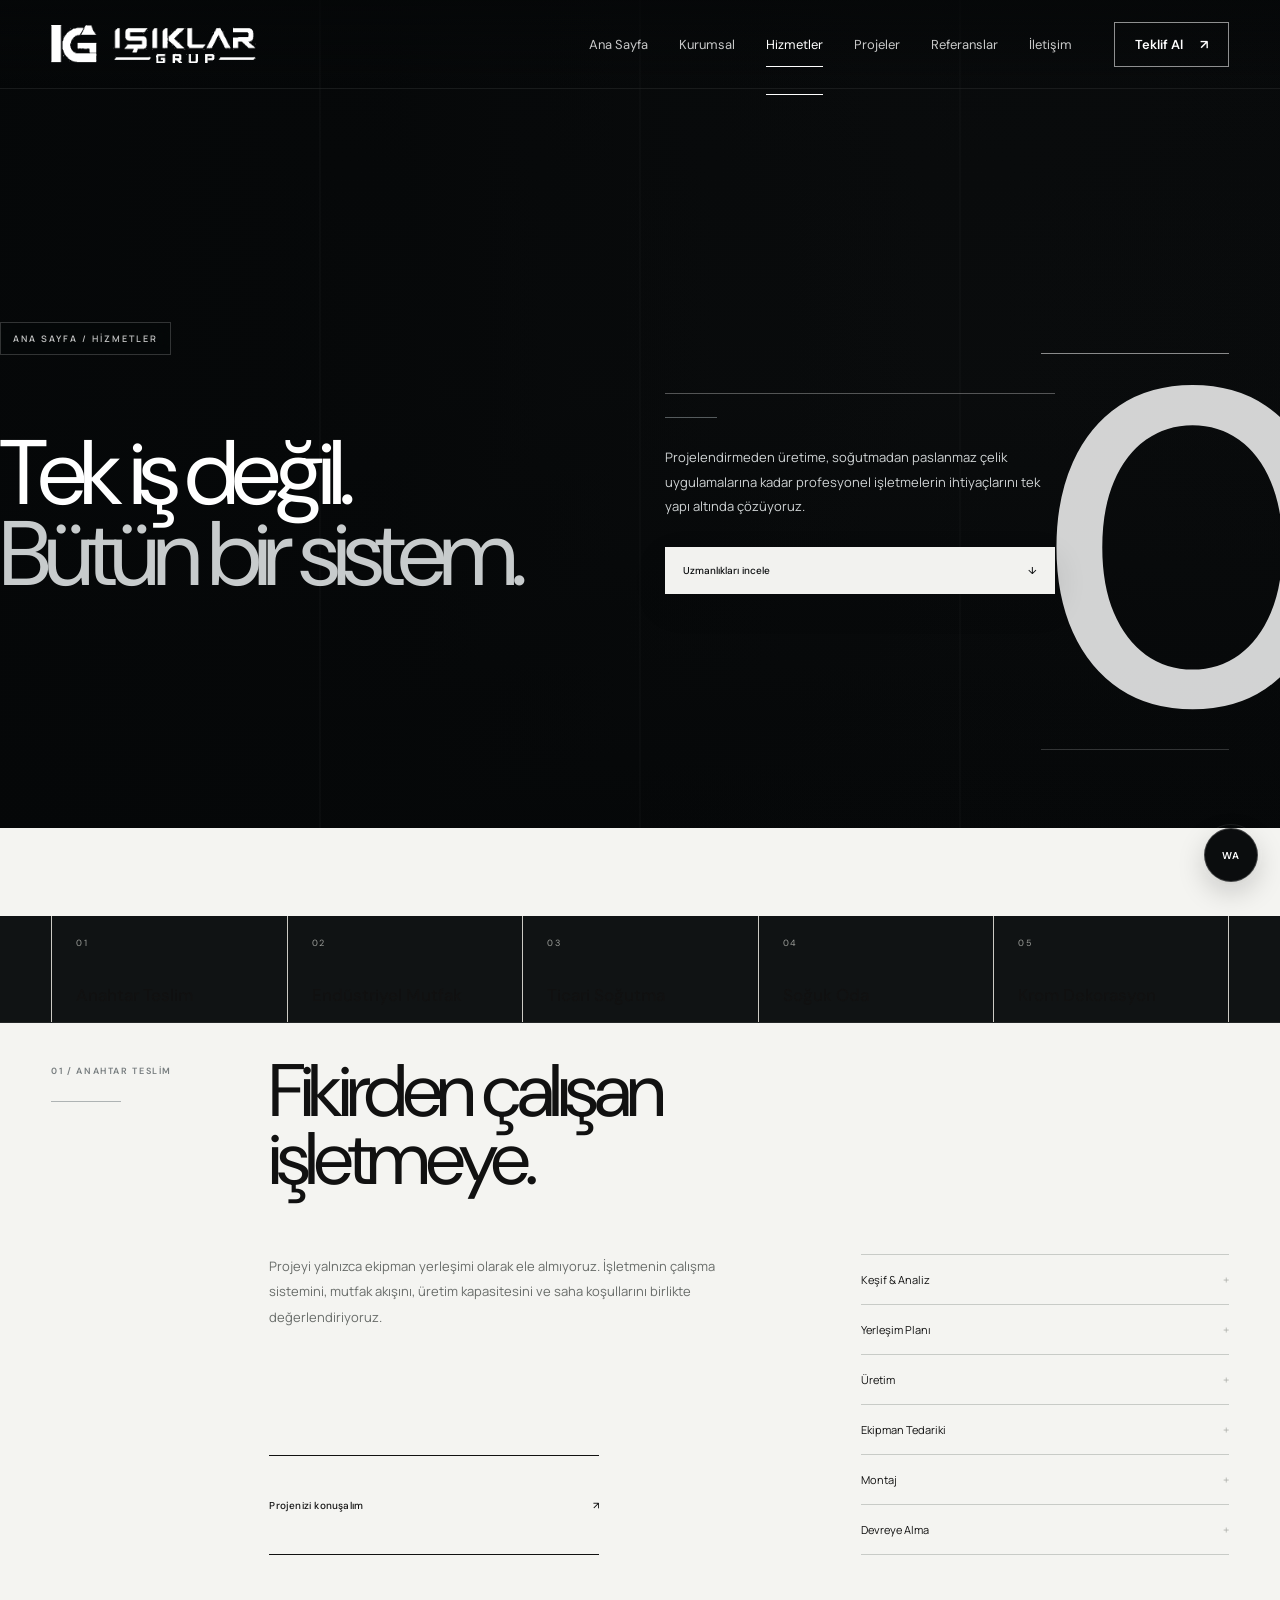
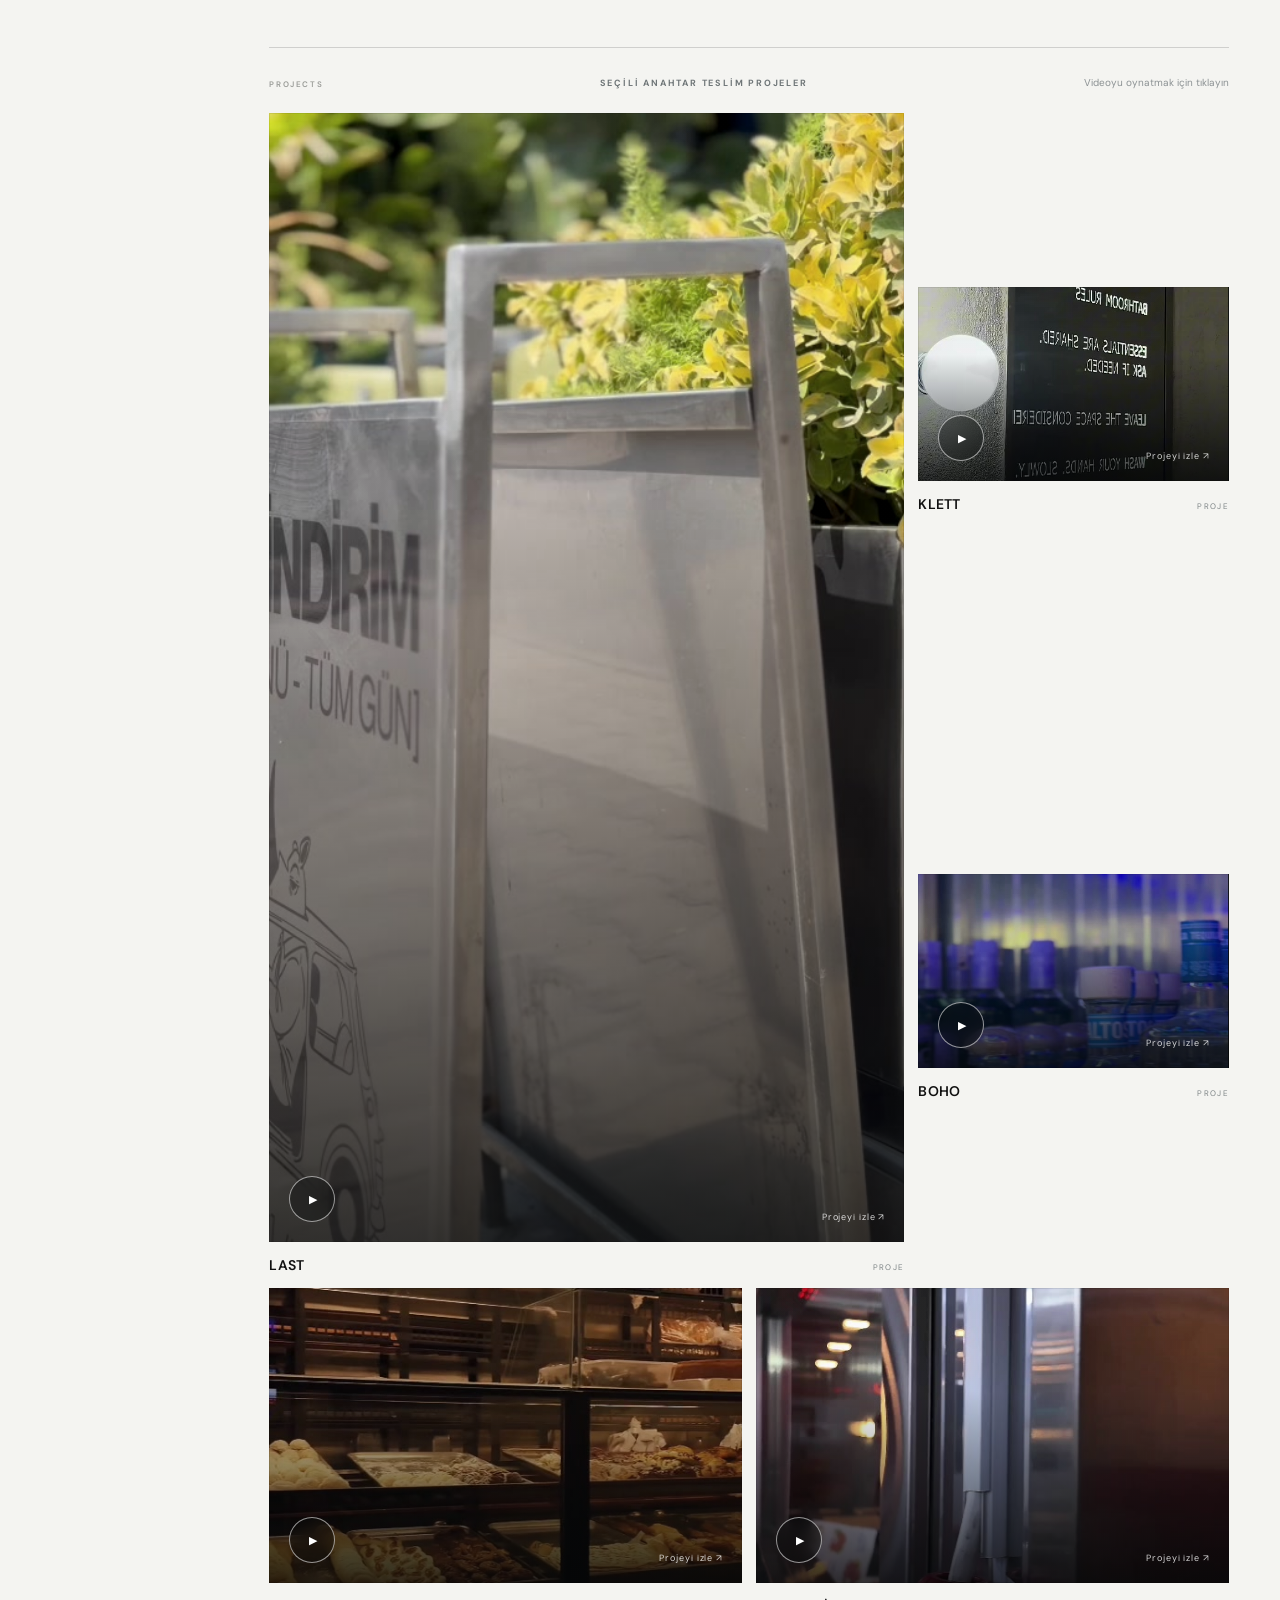
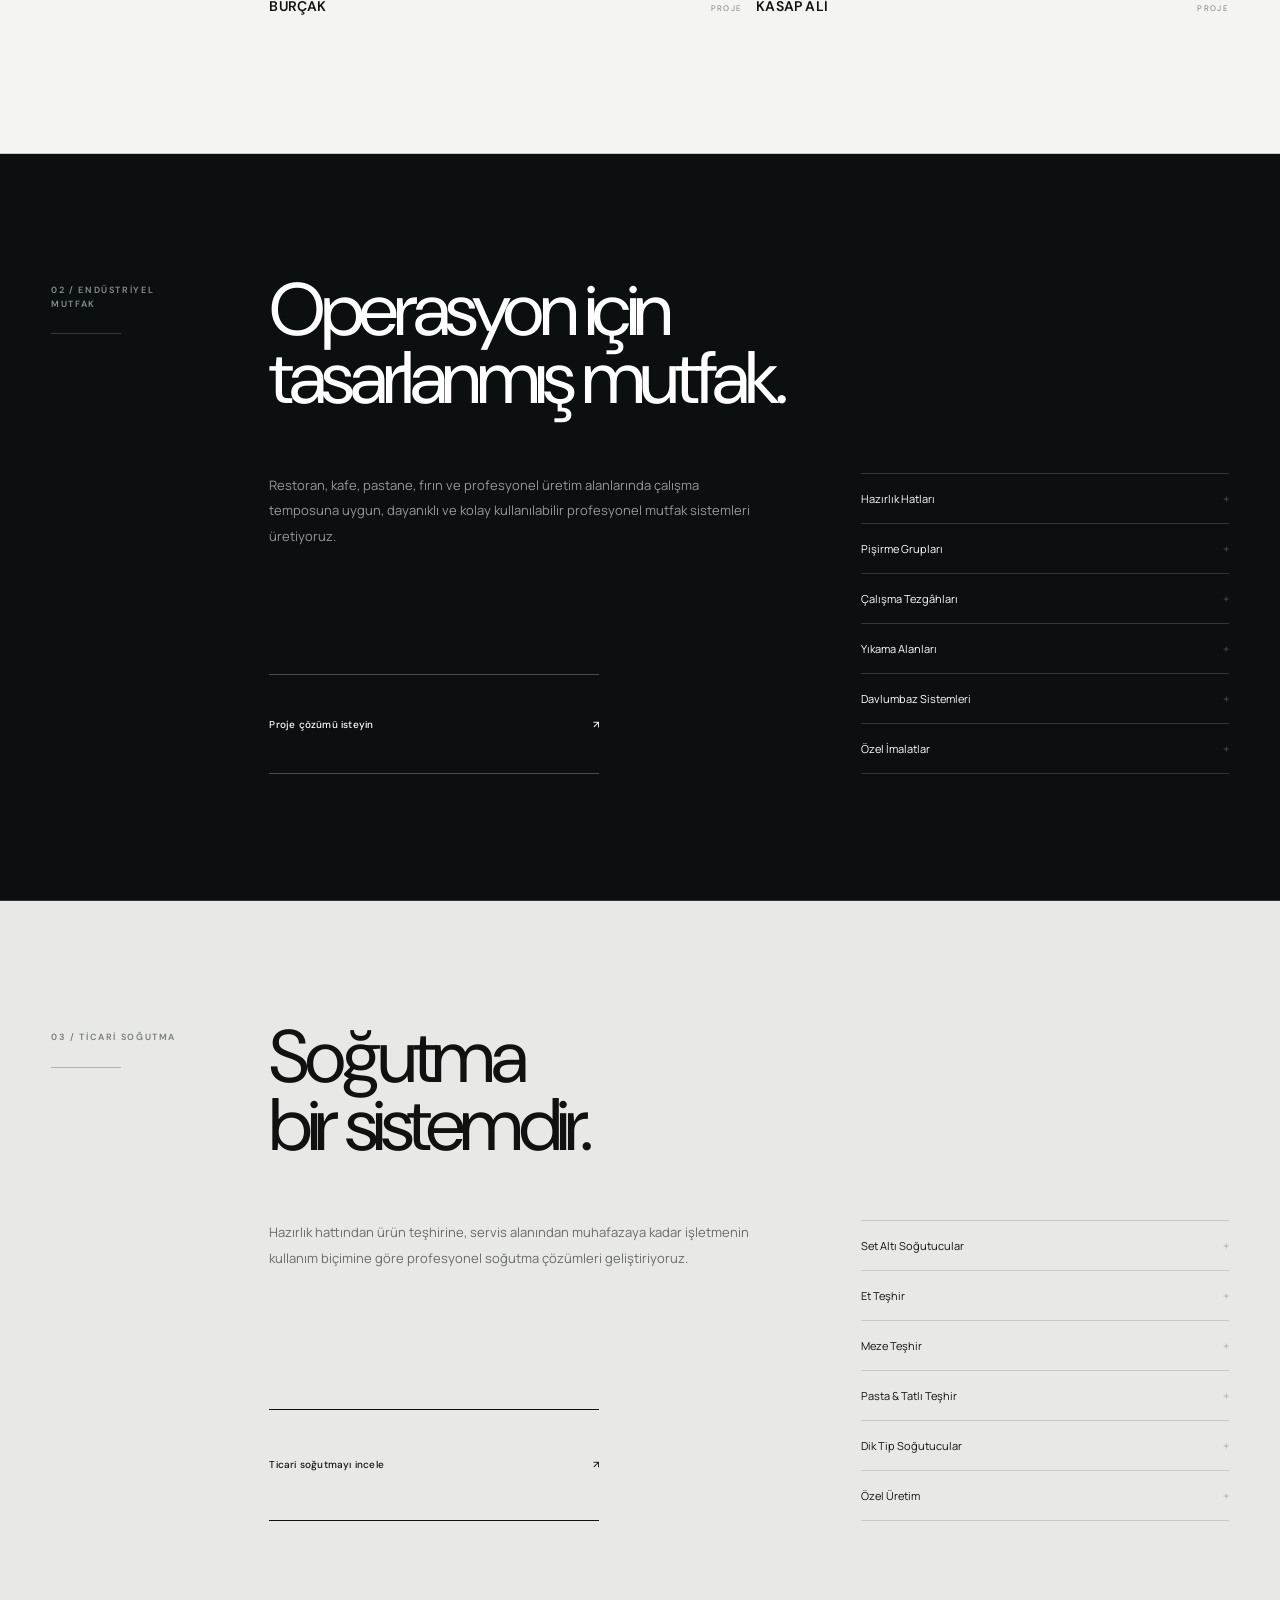
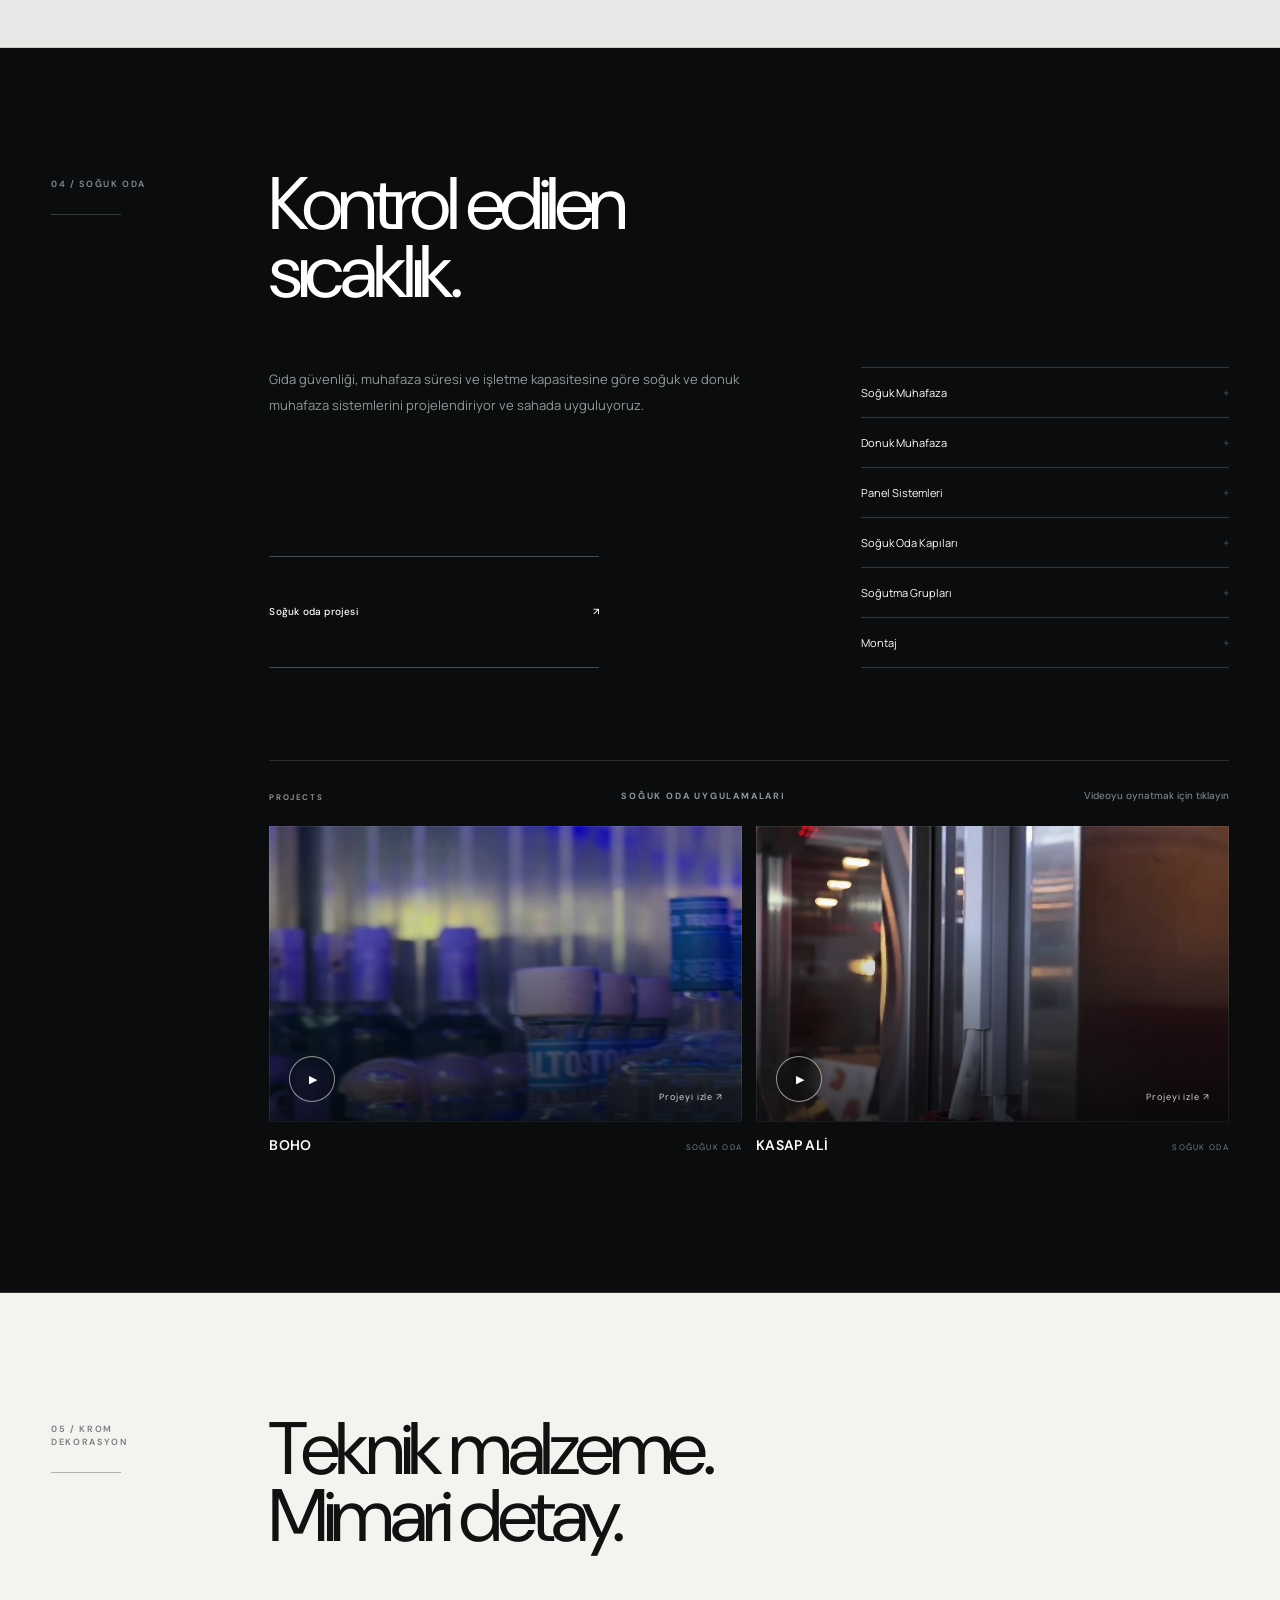
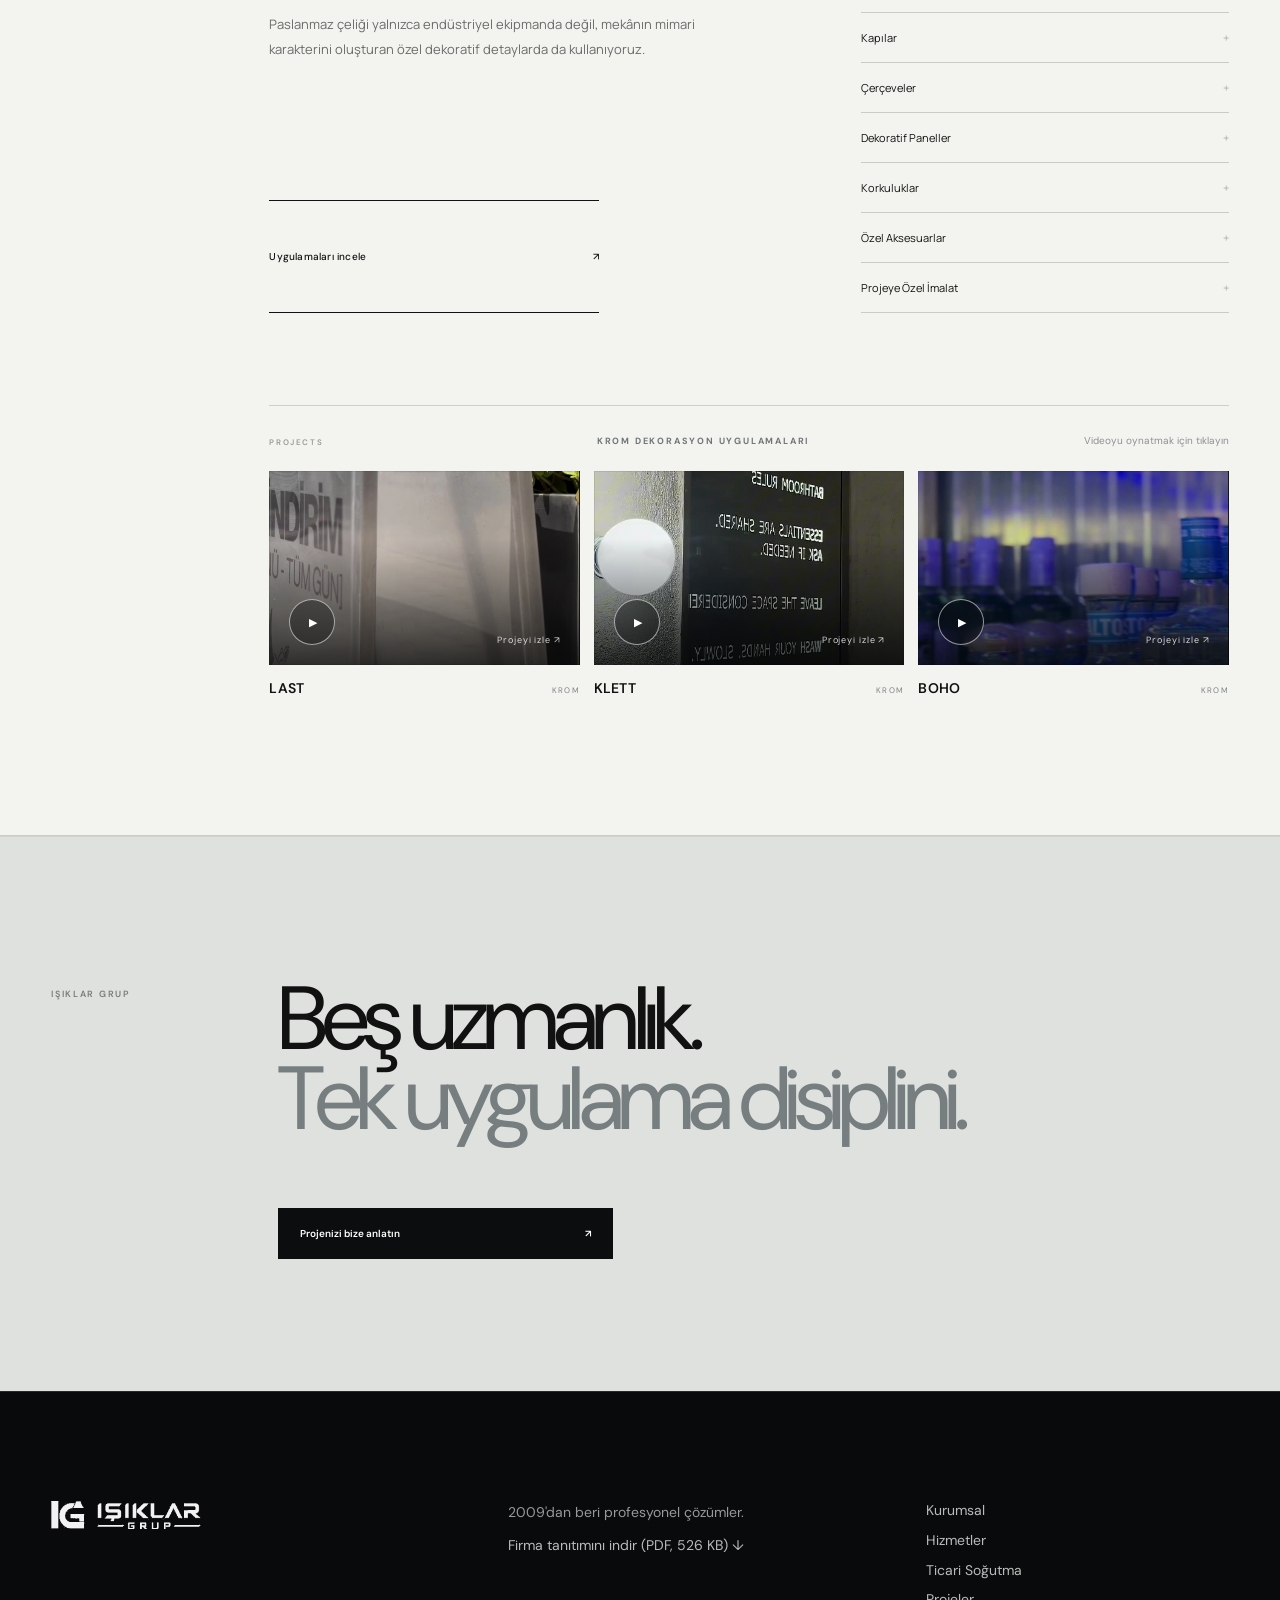
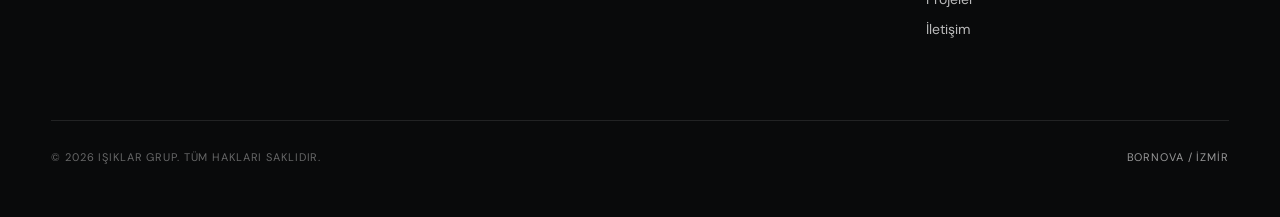
==== commit 050dcbea: "Firma sitesi ve teklif akislarini guclendir Proje kapsamlari, PDF indirme alani ve SSS eklendi. Tekl" ====
--- a/hizmetler.html
+++ b/hizmetler.html
@@ -1,834 +1,809 @@
-<!DOCTYPE html>
-<html lang="tr">
-
-<head>
-<meta charset="UTF-8">
-<meta name="viewport" content="width=device-width, initial-scale=1.0">
-
-<meta
-  name="description"
-  content="Işıklar Grup hizmetleri — anahtar teslim projeler, endüstriyel mutfak, ticari soğutma, soğuk oda sistemleri ve krom dekorasyon."
->
-
-<title>Hizmetler | Işıklar Grup</title>
-
-<link rel="preconnect" href="https://fonts.googleapis.com">
-<link rel="preconnect" href="https://fonts.gstatic.com" crossorigin>
-
-<link
-  href="https://fonts.googleapis.com/css2?family=DM+Sans:wght@400;500;600&family=Manrope:wght@400;500;600&display=swap"
-  rel="stylesheet"
->
-
-<link rel="stylesheet" href="style.css">
-</head>
-
-
-<body class="inner-page dark-hero-page services-page">
-
-
-<header class="site-header" id="header">
-
-  <div class="header-inner">
-
-    <a class="brand" href="index.html">
-      <img src="assets/images/logo.png" alt="Işıklar Grup">
-    </a>
-
-    <nav class="desktop-nav" aria-label="Ana menü">
-
-      <div class="nav-item">
-        <a href="index.html">Ana Sayfa</a>
-      </div>
-
-      <div class="nav-item">
-        <a href="kurumsal.html">Kurumsal</a>
-
-        <div class="dropdown">
-          <a href="kurumsal.html#hakkimizda">Hakkımızda</a>
-          <a href="kurumsal.html#degerler">Değerlerimiz</a>
-          <a href="kurumsal.html#surec">Çalışma Sürecimiz</a>
-        </div>
-      </div>
-
-      <div class="nav-item">
-
-        <a class="active" href="hizmetler.html">
-          Hizmetler
-        </a>
-
-        <div class="dropdown">
-          <a href="#anahtar-teslim">Anahtar Teslim Projeler</a>
-          <a href="#endustriyel-mutfak">Endüstriyel Mutfak</a>
-          <a href="ticari-sogutma.html">Ticari Soğutma</a>
-          <a href="#soguk-oda">Soğuk Oda Sistemleri</a>
-          <a href="#krom-dekorasyon">Krom Dekorasyon</a>
-        </div>
-
-      </div>
-
-      <div class="nav-item">
-        <a href="projeler.html">Projeler</a>
-      </div>
-
-      <div class="nav-item">
-        <a href="referanslar.html">Referanslar</a>
-      </div>
-
-      <div class="nav-item">
-        <a href="iletisim.html">İletişim</a>
-      </div>
-
-    </nav>
-
-    <div class="header-actions">
-
-      <a class="quote-btn" href="iletisim.html">
-        Teklif Al <span>↗</span>
-      </a>
-
-      <button
-        class="menu-btn"
-        id="menuBtn"
-        aria-label="Menüyü aç"
-      >
-        <span></span>
-        <span></span>
-      </button>
-
-    </div>
-
-  </div>
-
-
-  <div class="mobile-menu" id="mobileMenu">
-
-    <a href="index.html">Ana Sayfa</a>
-    <a href="kurumsal.html">Kurumsal</a>
-    <a href="hizmetler.html">Hizmetler</a>
-    <a href="ticari-sogutma.html">Ticari Soğutma</a>
-    <a href="projeler.html">Projeler</a>
-    <a href="referanslar.html">Referanslar</a>
-    <a href="iletisim.html">İletişim</a>
-
-  </div>
-
-</header>
-
-
-
-<main>
-
-
-<!-- HERO -->
-
-<section class="services-hero">
-
-  <div class="wrap services-hero-inner">
-
-    <div class="services-breadcrumb reveal">
-      ANA SAYFA / HİZMETLER
-    </div>
-
-    <div class="services-hero-layout">
-
-      <h1 class="reveal">
-
-        Tek iş değil.
-
-        <br>
-
-        <span>
-          Bütün bir sistem.
-        </span>
-
-      </h1>
-
-      <div class="services-hero-copy reveal delay-1">
-
-        <p>
-          Projelendirmeden üretime,
-          soğutmadan paslanmaz çelik uygulamalarına
-          kadar profesyonel işletmelerin ihtiyaçlarını
-          tek yapı altında çözüyoruz.
-        </p>
-
-        <a href="#services">
-          Uzmanlıkları incele
-          <span>↓</span>
-        </a>
-
-      </div>
-
-    </div>
-
-  </div>
-
-</section>
-
-
-
-<!-- SERVICE INDEX -->
-
-<section class="services-index" id="services">
-
-  <div class="wrap services-index-inner">
-
-    <a href="#anahtar-teslim">
-      <small>01</small>
-      <strong>Anahtar Teslim</strong>
-    </a>
-
-    <a href="#endustriyel-mutfak">
-      <small>02</small>
-      <strong>Endüstriyel Mutfak</strong>
-    </a>
-
-    <a href="ticari-sogutma.html">
-      <small>03</small>
-      <strong>Ticari Soğutma</strong>
-    </a>
-
-    <a href="#soguk-oda">
-      <small>04</small>
-      <strong>Soğuk Oda</strong>
-    </a>
-
-    <a href="#krom-dekorasyon">
-      <small>05</small>
-      <strong>Krom Dekorasyon</strong>
-    </a>
-
-  </div>
-
-</section>
-
-
-
-<!-- =====================================================
-     01 ANAHTAR TESLİM
-===================================================== -->
-
-<section class="service-block" id="anahtar-teslim">
-
-  <div class="service-block-inner">
-
-    <div class="service-content reveal" data-mark="01">
-
-      <div class="service-number">
-        01 / ANAHTAR TESLİM
-      </div>
-
-      <h2>
-        Fikirden çalışan
-        <br>
-        işletmeye.
-      </h2>
-
-      <p>
-        Projeyi yalnızca ekipman yerleşimi olarak
-        ele almıyoruz. İşletmenin çalışma sistemini,
-        mutfak akışını, üretim kapasitesini ve
-        saha koşullarını birlikte değerlendiriyoruz.
-      </p>
-
-      <div class="service-specs">
-
-        <div>Keşif & Analiz</div>
-        <div>Yerleşim Planı</div>
-        <div>Üretim</div>
-        <div>Ekipman Tedariki</div>
-        <div>Montaj</div>
-        <div>Devreye Alma</div>
-
-      </div>
-
-      <a class="service-link" href="iletisim.html">
-        Projenizi konuşalım
-        <span>↗</span>
-      </a>
-
-
-      <div class="service-media">
-
-        <div class="service-media-head">
-          <small>SEÇİLİ ANAHTAR TESLİM PROJELER</small>
-          <span>Videoyu oynatmak için tıklayın</span>
-        </div>
-
-        <div class="service-video-strip">
-
-
-          <button class="service-video-card" type="button" data-service-video="assets/videos/last.mp4" data-service-name="LAST">
-  <div class="service-video-frame">
-    <img src="assets/posters/last.jpg" alt="LAST">
-    <div class="service-video-shade"></div>
-    <span class="service-video-play" aria-hidden="true">▶</span>
-    <span class="service-video-open">Projeyi izle ↗</span>
-  </div>
-  <div class="service-video-meta">
-    <strong>LAST</strong>
-    <span>PROJE</span>
-  </div>
-</button>
-
-
-          <button class="service-video-card" type="button" data-service-video="assets/videos/klett.mp4" data-service-name="KLETT">
-  <div class="service-video-frame">
-    <img src="assets/posters/klett.jpg" alt="KLETT">
-    <div class="service-video-shade"></div>
-    <span class="service-video-play" aria-hidden="true">▶</span>
-    <span class="service-video-open">Projeyi izle ↗</span>
-  </div>
-  <div class="service-video-meta">
-    <strong>KLETT</strong>
-    <span>PROJE</span>
-  </div>
-</button>
-
-
-          <button class="service-video-card" type="button" data-service-video="assets/videos/boho.mp4" data-service-name="BOHO">
-  <div class="service-video-frame">
-    <img src="assets/posters/boho.jpg" alt="BOHO">
-    <div class="service-video-shade"></div>
-    <span class="service-video-play" aria-hidden="true">▶</span>
-    <span class="service-video-open">Projeyi izle ↗</span>
-  </div>
-  <div class="service-video-meta">
-    <strong>BOHO</strong>
-    <span>PROJE</span>
-  </div>
-</button>
-
-
-          <button class="service-video-card" type="button" data-service-video="assets/videos/burcak.mp4" data-service-name="BURÇAK">
-  <div class="service-video-frame">
-    <img src="assets/posters/burcak.jpg" alt="BURÇAK">
-    <div class="service-video-shade"></div>
-    <span class="service-video-play" aria-hidden="true">▶</span>
-    <span class="service-video-open">Projeyi izle ↗</span>
-  </div>
-  <div class="service-video-meta">
-    <strong>BURÇAK</strong>
-    <span>PROJE</span>
-  </div>
-</button>
-
-
-          <button class="service-video-card" type="button" data-service-video="assets/videos/kasap-ali.mp4" data-service-name="KASAP ALİ">
-  <div class="service-video-frame">
-    <img src="assets/posters/kasap-ali.jpg" alt="KASAP ALİ">
-    <div class="service-video-shade"></div>
-    <span class="service-video-play" aria-hidden="true">▶</span>
-    <span class="service-video-open">Projeyi izle ↗</span>
-  </div>
-  <div class="service-video-meta">
-    <strong>KASAP ALİ</strong>
-    <span>PROJE</span>
-  </div>
-</button>
-
-
-        </div>
-
-      </div>
-
-    </div>
-
-  </div>
-
-</section>
-
-
-
-<!-- =====================================================
-     02 ENDÜSTRİYEL MUTFAK
-===================================================== -->
-
-<section
-  class="service-block dark"
-  id="endustriyel-mutfak"
->
-
-  <div class="service-block-inner">
-
-    <div class="service-content reveal" data-mark="02">
-
-      <div class="service-number">
-        02 / ENDÜSTRİYEL MUTFAK
-      </div>
-
-      <h2>
-        Operasyon için
-        <br>
-        tasarlanmış mutfak.
-      </h2>
-
-      <p>
-        Restoran, kafe, pastane,
-        fırın ve profesyonel üretim alanlarında
-        çalışma temposuna uygun,
-        dayanıklı ve kolay kullanılabilir
-        profesyonel mutfak sistemleri üretiyoruz.
-      </p>
-
-      <div class="service-specs">
-
-        <div>Hazırlık Hatları</div>
-        <div>Pişirme Grupları</div>
-        <div>Çalışma Tezgâhları</div>
-        <div>Yıkama Alanları</div>
-        <div>Davlumbaz Sistemleri</div>
-        <div>Özel İmalatlar</div>
-
-      </div>
-
-      <a class="service-link" href="iletisim.html">
-        Proje çözümü isteyin
-        <span>↗</span>
-      </a>
-
-    </div>
-
-  </div>
-
-</section>
-
-
-
-<!-- =====================================================
-     03 TİCARİ SOĞUTMA
-===================================================== -->
-
-<section
-  class="service-block"
-  id="ticari-sogutma"
->
-
-  <div class="service-block-inner">
-
-    <div class="service-content reveal" data-mark="03">
-
-      <div class="service-number">
-        03 / TİCARİ SOĞUTMA
-      </div>
-
-      <h2>
-        Soğutma
-        <br>
-        bir sistemdir.
-      </h2>
-
-      <p>
-        Hazırlık hattından ürün teşhirine,
-        servis alanından muhafazaya kadar
-        işletmenin kullanım biçimine göre
-        profesyonel soğutma çözümleri geliştiriyoruz.
-      </p>
-
-      <div class="service-specs">
-
-        <div>Set Altı Soğutucular</div>
-        <div>Et Teşhir</div>
-        <div>Meze Teşhir</div>
-        <div>Pasta & Tatlı Teşhir</div>
-        <div>Dik Tip Soğutucular</div>
-        <div>Özel Üretim</div>
-
-      </div>
-
-      <a
-        class="service-link"
-        href="ticari-sogutma.html"
-      >
-        Ticari soğutmayı incele
-        <span>↗</span>
-      </a>
-
-    </div>
-
-  </div>
-
-</section>
-
-
-
-<!-- =====================================================
-     04 SOĞUK ODA
-===================================================== -->
-
-<section
-  class="service-block dark"
-  id="soguk-oda"
->
-
-  <div class="service-block-inner">
-
-    <div class="service-content reveal" data-mark="04">
-
-      <div class="service-number">
-        04 / SOĞUK ODA
-      </div>
-
-      <h2>
-        Kontrol edilen
-        <br>
-        sıcaklık.
-      </h2>
-
-      <p>
-        Gıda güvenliği, muhafaza süresi
-        ve işletme kapasitesine göre
-        soğuk ve donuk muhafaza sistemlerini
-        projelendiriyor ve sahada uyguluyoruz.
-      </p>
-
-      <div class="service-specs">
-
-        <div>Soğuk Muhafaza</div>
-        <div>Donuk Muhafaza</div>
-        <div>Panel Sistemleri</div>
-        <div>Soğuk Oda Kapıları</div>
-        <div>Soğutma Grupları</div>
-        <div>Montaj</div>
-
-      </div>
-
-      <a class="service-link" href="iletisim.html">
-        Soğuk oda projesi
-        <span>↗</span>
-      </a>
-
-
-      <div class="service-media">
-
-        <div class="service-media-head">
-          <small>SOĞUK ODA UYGULAMALARI</small>
-          <span>Videoyu oynatmak için tıklayın</span>
-        </div>
-
-        <div class="service-video-strip">
-
-
-          <button class="service-video-card" type="button" data-service-video="assets/videos/boho.mp4" data-service-name="BOHO">
-  <div class="service-video-frame">
-    <img src="assets/posters/boho.jpg" alt="BOHO">
-    <div class="service-video-shade"></div>
-    <span class="service-video-play" aria-hidden="true">▶</span>
-    <span class="service-video-open">Projeyi izle ↗</span>
-  </div>
-  <div class="service-video-meta">
-    <strong>BOHO</strong>
-    <span>SOĞUK ODA</span>
-  </div>
-</button>
-
-
-          <button class="service-video-card" type="button" data-service-video="assets/videos/kasap-ali.mp4" data-service-name="KASAP ALİ">
-  <div class="service-video-frame">
-    <img src="assets/posters/kasap-ali.jpg" alt="KASAP ALİ">
-    <div class="service-video-shade"></div>
-    <span class="service-video-play" aria-hidden="true">▶</span>
-    <span class="service-video-open">Projeyi izle ↗</span>
-  </div>
-  <div class="service-video-meta">
-    <strong>KASAP ALİ</strong>
-    <span>SOĞUK ODA</span>
-  </div>
-</button>
-
-
-        </div>
-
-      </div>
-
-    </div>
-
-  </div>
-
-</section>
-
-
-
-<!-- =====================================================
-     05 KROM DEKORASYON
-===================================================== -->
-
-<section
-  class="service-block"
-  id="krom-dekorasyon"
->
-
-  <div class="service-block-inner">
-
-    <div class="service-content reveal" data-mark="05">
-
-      <div class="service-number">
-        05 / KROM DEKORASYON
-      </div>
-
-      <h2>
-        Teknik malzeme.
-        <br>
-        Mimari detay.
-      </h2>
-
-      <p>
-        Paslanmaz çeliği yalnızca
-        endüstriyel ekipmanda değil,
-        mekânın mimari karakterini oluşturan
-        özel dekoratif detaylarda da kullanıyoruz.
-      </p>
-
-      <div class="service-specs">
-
-        <div>Kapılar</div>
-        <div>Çerçeveler</div>
-        <div>Dekoratif Paneller</div>
-        <div>Korkuluklar</div>
-        <div>Özel Aksesuarlar</div>
-        <div>Projeye Özel İmalat</div>
-
-      </div>
-
-      <a class="service-link" href="projeler.html">
-        Uygulamaları incele
-        <span>↗</span>
-      </a>
-
-
-      <div class="service-media">
-
-        <div class="service-media-head">
-          <small>KROM DEKORASYON UYGULAMALARI</small>
-          <span>Videoyu oynatmak için tıklayın</span>
-        </div>
-
-        <div class="service-video-strip">
-
-
-          <button class="service-video-card" type="button" data-service-video="assets/videos/last.mp4" data-service-name="LAST">
-  <div class="service-video-frame">
-    <img src="assets/posters/last.jpg" alt="LAST">
-    <div class="service-video-shade"></div>
-    <span class="service-video-play" aria-hidden="true">▶</span>
-    <span class="service-video-open">Projeyi izle ↗</span>
-  </div>
-  <div class="service-video-meta">
-    <strong>LAST</strong>
-    <span>KROM</span>
-  </div>
-</button>
-
-
-          <button class="service-video-card" type="button" data-service-video="assets/videos/klett.mp4" data-service-name="KLETT">
-  <div class="service-video-frame">
-    <img src="assets/posters/klett.jpg" alt="KLETT">
-    <div class="service-video-shade"></div>
-    <span class="service-video-play" aria-hidden="true">▶</span>
-    <span class="service-video-open">Projeyi izle ↗</span>
-  </div>
-  <div class="service-video-meta">
-    <strong>KLETT</strong>
-    <span>KROM</span>
-  </div>
-</button>
-
-
-          <button class="service-video-card" type="button" data-service-video="assets/videos/boho.mp4" data-service-name="BOHO">
-  <div class="service-video-frame">
-    <img src="assets/posters/boho.jpg" alt="BOHO">
-    <div class="service-video-shade"></div>
-    <span class="service-video-play" aria-hidden="true">▶</span>
-    <span class="service-video-open">Projeyi izle ↗</span>
-  </div>
-  <div class="service-video-meta">
-    <strong>BOHO</strong>
-    <span>KROM</span>
-  </div>
-</button>
-
-
-        </div>
-
-      </div>
-
-    </div>
-
-  </div>
-
-</section>
-
-
-
-<!-- FINAL -->
-
-<section class="services-final">
-
-  <div class="wrap">
-
-    <div class="services-final-grid reveal">
-
-      <small>
-        IŞIKLAR GRUP
-      </small>
-
-      <h2>
-
-        Beş uzmanlık.
-
-        <br>
-
-        <span>
-          Tek uygulama disiplini.
-        </span>
-
-      </h2>
-
-    </div>
-
-    <div class="services-final-action reveal">
-
-      <a href="iletisim.html">
-
-        Projenizi bize anlatın
-
-        <span>
-          ↗
-        </span>
-
-      </a>
-
-    </div>
-
-  </div>
-
-</section>
-
-
-<div class="service-video-modal" id="serviceVideoModal" aria-hidden="true">
-  <button class="service-video-modal-close" id="serviceVideoModalClose" type="button" aria-label="Videoyu kapat">×</button>
-  <div class="service-video-modal-shell">
-    <div class="service-video-modal-top">
-      <span>SEÇİLİ PROJE</span>
-      <strong id="serviceVideoModalTitle">Proje</strong>
-    </div>
-    <video id="serviceVideoModalPlayer" controls playsinline preload="metadata"></video>
-  </div>
-</div>
-
-</main>
-
-
-
-<footer>
-
-  <div class="wrap footer-grid">
-
-    <img
-      src="assets/images/logo.png"
-      alt="Işıklar Grup"
-    >
-
-    <p>
-      2009'dan beri profesyonel çözümler.
-    </p>
-
-    <div>
-
-      <a href="kurumsal.html">
-        Kurumsal
-      </a>
-
-      <a href="hizmetler.html">
-        Hizmetler
-      </a>
-
-      <a href="ticari-sogutma.html">
-        Ticari Soğutma
-      </a>
-
-      <a href="projeler.html">
-        Projeler
-      </a>
-
-      <a href="iletisim.html">
-        İletişim
-      </a>
-
-    </div>
-
-  </div>
-
-
-  <div class="wrap credits">
-
-    © 2026 Işıklar Grup.
-    Tüm hakları saklıdır.
-
-    <span>
-      Bornova / İzmir
-    </span>
-
-  </div>
-
-</footer>
-
-
-
-<a
-  class="floating-wa"
-  href="https://wa.me/905078080224"
-  target="_blank"
-  rel="noopener"
-  aria-label="WhatsApp'tan yaz"
->
-  <span>WA</span>
-</a>
-
-
-
-<script>
-(() => {
-  const modal = document.getElementById('serviceVideoModal');
-  const player = document.getElementById('serviceVideoModalPlayer');
-  const title = document.getElementById('serviceVideoModalTitle');
-  const close = document.getElementById('serviceVideoModalClose');
-  const cards = document.querySelectorAll('[data-service-video]');
-
-  if (!modal || !player || !cards.length) return;
-
-  const closeModal = () => {
-    player.pause();
-    player.removeAttribute('src');
-    player.load();
-    modal.classList.remove('open');
-    modal.setAttribute('aria-hidden', 'true');
-    document.body.style.overflow = '';
-  };
-
-  cards.forEach(card => {
-    card.addEventListener('click', () => {
-      player.src = card.dataset.serviceVideo;
-      title.textContent = card.dataset.serviceName || 'Proje';
-      modal.classList.add('open');
-      modal.setAttribute('aria-hidden', 'false');
-      document.body.style.overflow = 'hidden';
-      player.play().catch(() => {});
-    });
-  });
-
-  close?.addEventListener('click', closeModal);
-  modal.addEventListener('click', e => {
-    if (e.target === modal) closeModal();
-  });
-  document.addEventListener('keydown', e => {
-    if (e.key === 'Escape' && modal.classList.contains('open')) closeModal();
-  });
-})();
-</script>
-
-<script src="app.js"></script>
-
-</body>
+<!DOCTYPE html>
+<html lang="tr">
+
+<head>
+<meta charset="UTF-8">
+<meta name="viewport" content="width=device-width, initial-scale=1.0">
+
+<meta
+  name="description"
+  content="Işıklar Grup hizmetleri — anahtar teslim projeler, endüstriyel mutfak, ticari soğutma, soğuk oda sistemleri ve krom dekorasyon."
+>
+
+<title>Hizmetler | Işıklar Grup</title>
+
+<link rel="preconnect" href="https://fonts.googleapis.com">
+<link rel="preconnect" href="https://fonts.gstatic.com" crossorigin>
+
+<link
+  href="https://fonts.googleapis.com/css2?family=DM+Sans:wght@400;500;600&family=Manrope:wght@400;500;600&display=swap"
+  rel="stylesheet"
+>
+
+<link rel="stylesheet" href="style.css">
+
+<link rel="canonical" href="https://isiklar-grupp.enes-isik44.workers.dev/hizmetler">
+<meta name="theme-color" content="#101314">
+<meta property="og:type" content="website">
+<meta property="og:locale" content="tr_TR">
+<meta property="og:site_name" content="Işıklar Grup">
+<meta property="og:title" content="Hizmetler | Işıklar Grup">
+<meta property="og:description" content="Anahtar teslim proje, endüstriyel mutfak, ticari soğutma, soğuk oda ve krom dekorasyon. İşletmenize uygun hizmet kapsamını inceleyin.">
+<meta property="og:url" content="https://isiklar-grupp.enes-isik44.workers.dev/hizmetler">
+<meta property="og:image" content="https://isiklar-grupp.enes-isik44.workers.dev/assets/images/social-preview.jpg">
+<meta property="og:image:alt" content="Işıklar Grup · Endüstriyel mutfak ve soğutma">
+<meta name="twitter:card" content="summary_large_image">
+<link rel="stylesheet" href="enhancements.css">
+</head>
+
+
+<body class="inner-page dark-hero-page services-page">
+<a class="skip-link" href="#main-content">İçeriğe geç</a>
+
+
+<header class="site-header" id="header">
+
+  <div class="header-inner">
+
+    <a class="brand" href="index.html">
+      <img src="assets/images/logo.png" alt="Işıklar Grup" width="516" height="94">
+    </a>
+
+    <nav class="desktop-nav" aria-label="Ana menü">
+
+      <div class="nav-item">
+        <a href="index.html">Ana Sayfa</a>
+      </div>
+
+      <div class="nav-item">
+        <a href="kurumsal.html">Kurumsal</a>
+
+        <div class="dropdown">
+          <a href="kurumsal.html#hakkimizda">Hakkımızda</a>
+          <a href="kurumsal.html#degerler">Değerlerimiz</a>
+          <a href="kurumsal.html#surec">Çalışma Sürecimiz</a>
+        </div>
+      </div>
+
+      <div class="nav-item">
+
+        <a class="active" aria-current="page" href="hizmetler.html">
+          Hizmetler
+        </a>
+
+        <div class="dropdown">
+          <a href="#anahtar-teslim">Anahtar Teslim Projeler</a>
+          <a href="#endustriyel-mutfak">Endüstriyel Mutfak</a>
+          <a href="ticari-sogutma.html">Ticari Soğutma</a>
+          <a href="#soguk-oda">Soğuk Oda Sistemleri</a>
+          <a href="#krom-dekorasyon">Krom Dekorasyon</a>
+        </div>
+
+      </div>
+
+      <div class="nav-item">
+        <a href="projeler.html">Projeler</a>
+      </div>
+
+      <div class="nav-item">
+        <a href="referanslar.html">Referanslar</a>
+      </div>
+
+      <div class="nav-item">
+        <a href="iletisim.html">İletişim</a>
+      </div>
+
+    </nav>
+
+    <div class="header-actions">
+
+      <a class="quote-btn" href="iletisim.html">
+        Teklif Al <span>↗</span>
+      </a>
+
+      <button
+        class="menu-btn"
+        id="menuBtn" aria-controls="mobileMenu" aria-expanded="false"
+        aria-label="Menüyü aç"
+      >
+        <span></span>
+        <span></span>
+      </button>
+
+    </div>
+
+  </div>
+
+
+  <div class="mobile-menu" id="mobileMenu">
+
+    <a href="index.html">Ana Sayfa</a>
+    <a href="kurumsal.html">Kurumsal</a>
+    <a href="hizmetler.html">Hizmetler</a>
+    <a href="ticari-sogutma.html">Ticari Soğutma</a>
+    <a href="projeler.html">Projeler</a>
+    <a href="referanslar.html">Referanslar</a>
+    <a href="iletisim.html">İletişim</a>
+
+  </div>
+
+</header>
+
+
+
+<main id="main-content" tabindex="-1">
+
+
+<!-- HERO -->
+
+<section class="services-hero">
+
+  <div class="wrap services-hero-inner">
+
+    <div class="services-breadcrumb reveal">
+      ANA SAYFA / HİZMETLER
+    </div>
+
+    <div class="services-hero-layout">
+
+      <h1 class="reveal">
+
+        Tek iş değil.
+
+        <br>
+
+        <span>
+          Bütün bir sistem.
+        </span>
+
+      </h1>
+
+      <div class="services-hero-copy reveal delay-1">
+
+        <p>
+          Projelendirmeden üretime,
+          soğutmadan paslanmaz çelik uygulamalarına
+          kadar profesyonel işletmelerin ihtiyaçlarını
+          tek yapı altında çözüyoruz.
+        </p>
+
+        <a href="#services">
+          Uzmanlıkları incele
+          <span>↓</span>
+        </a>
+
+      </div>
+
+    </div>
+
+  </div>
+
+</section>
+
+
+
+<!-- SERVICE INDEX -->
+
+<section class="services-index" id="services">
+
+  <div class="wrap services-index-inner">
+
+    <a href="#anahtar-teslim">
+      <small>01</small>
+      <strong>Anahtar Teslim</strong>
+    </a>
+
+    <a href="#endustriyel-mutfak">
+      <small>02</small>
+      <strong>Endüstriyel Mutfak</strong>
+    </a>
+
+    <a href="ticari-sogutma.html">
+      <small>03</small>
+      <strong>Ticari Soğutma</strong>
+    </a>
+
+    <a href="#soguk-oda">
+      <small>04</small>
+      <strong>Soğuk Oda</strong>
+    </a>
+
+    <a href="#krom-dekorasyon">
+      <small>05</small>
+      <strong>Krom Dekorasyon</strong>
+    </a>
+
+  </div>
+
+</section>
+
+
+
+<!-- =====================================================
+     01 ANAHTAR TESLİM
+===================================================== -->
+
+<section class="service-block" id="anahtar-teslim">
+
+  <div class="service-block-inner">
+
+    <div class="service-content reveal" data-mark="01">
+
+      <div class="service-number">
+        01 / ANAHTAR TESLİM
+      </div>
+
+      <h2>
+        Fikirden çalışan
+        <br>
+        işletmeye.
+      </h2>
+
+      <p>
+        Projeyi yalnızca ekipman yerleşimi olarak
+        ele almıyoruz. İşletmenin çalışma sistemini,
+        mutfak akışını, üretim kapasitesini ve
+        saha koşullarını birlikte değerlendiriyoruz.
+      </p>
+
+      <div class="service-specs">
+
+        <div>Keşif & Analiz</div>
+        <div>Yerleşim Planı</div>
+        <div>Üretim</div>
+        <div>Ekipman Tedariki</div>
+        <div>Montaj</div>
+        <div>Devreye Alma</div>
+
+      </div>
+
+      <a class="service-link" href="iletisim.html">
+        Projenizi konuşalım
+        <span>↗</span>
+      </a>
+
+
+      <div class="service-media">
+
+        <div class="service-media-head">
+          <small>SEÇİLİ ANAHTAR TESLİM PROJELER</small>
+          <span>Videoyu oynatmak için tıklayın</span>
+        </div>
+
+        <div class="service-video-strip">
+
+
+          <button class="service-video-card" type="button" data-service-video="assets/videos/last.mp4" data-service-name="LAST">
+  <div class="service-video-frame">
+    <img src="assets/posters/last.jpg" alt="LAST" width="512" height="910" loading="lazy" decoding="async">
+    <div class="service-video-shade"></div>
+    <span class="service-video-play" aria-hidden="true">▶</span>
+    <span class="service-video-open">Projeyi izle ↗</span>
+  </div>
+  <div class="service-video-meta">
+    <strong>LAST</strong>
+    <span>PROJE</span>
+  </div>
+</button>
+
+
+          <button class="service-video-card" type="button" data-service-video="assets/videos/klett.mp4" data-service-name="KLETT">
+  <div class="service-video-frame">
+    <img src="assets/posters/klett.jpg" alt="KLETT" width="512" height="910" loading="lazy" decoding="async">
+    <div class="service-video-shade"></div>
+    <span class="service-video-play" aria-hidden="true">▶</span>
+    <span class="service-video-open">Projeyi izle ↗</span>
+  </div>
+  <div class="service-video-meta">
+    <strong>KLETT</strong>
+    <span>PROJE</span>
+  </div>
+</button>
+
+
+          <button class="service-video-card" type="button" data-service-video="assets/videos/boho.mp4" data-service-name="BOHO">
+  <div class="service-video-frame">
+    <img src="assets/posters/boho.jpg" alt="BOHO" width="512" height="910" loading="lazy" decoding="async">
+    <div class="service-video-shade"></div>
+    <span class="service-video-play" aria-hidden="true">▶</span>
+    <span class="service-video-open">Projeyi izle ↗</span>
+  </div>
+  <div class="service-video-meta">
+    <strong>BOHO</strong>
+    <span>PROJE</span>
+  </div>
+</button>
+
+
+          <button class="service-video-card" type="button" data-service-video="assets/videos/burcak.mp4" data-service-name="BURÇAK">
+  <div class="service-video-frame">
+    <img src="assets/posters/burcak.jpg" alt="BURÇAK" width="512" height="910" loading="lazy" decoding="async">
+    <div class="service-video-shade"></div>
+    <span class="service-video-play" aria-hidden="true">▶</span>
+    <span class="service-video-open">Projeyi izle ↗</span>
+  </div>
+  <div class="service-video-meta">
+    <strong>BURÇAK</strong>
+    <span>PROJE</span>
+  </div>
+</button>
+
+
+          <button class="service-video-card" type="button" data-service-video="assets/videos/kasap-ali.mp4" data-service-name="KASAP ALİ">
+  <div class="service-video-frame">
+    <img src="assets/posters/kasap-ali.jpg" alt="KASAP ALİ" width="512" height="910" loading="lazy" decoding="async">
+    <div class="service-video-shade"></div>
+    <span class="service-video-play" aria-hidden="true">▶</span>
+    <span class="service-video-open">Projeyi izle ↗</span>
+  </div>
+  <div class="service-video-meta">
+    <strong>KASAP ALİ</strong>
+    <span>PROJE</span>
+  </div>
+</button>
+
+
+        </div>
+
+      </div>
+
+    </div>
+
+  </div>
+
+</section>
+
+
+
+<!-- =====================================================
+     02 ENDÜSTRİYEL MUTFAK
+===================================================== -->
+
+<section
+  class="service-block dark"
+  id="endustriyel-mutfak"
+>
+
+  <div class="service-block-inner">
+
+    <div class="service-content reveal" data-mark="02">
+
+      <div class="service-number">
+        02 / ENDÜSTRİYEL MUTFAK
+      </div>
+
+      <h2>
+        Operasyon için
+        <br>
+        tasarlanmış mutfak.
+      </h2>
+
+      <p>
+        Restoran, kafe, pastane,
+        fırın ve profesyonel üretim alanlarında
+        çalışma temposuna uygun,
+        dayanıklı ve kolay kullanılabilir
+        profesyonel mutfak sistemleri üretiyoruz.
+      </p>
+
+      <div class="service-specs">
+
+        <div>Hazırlık Hatları</div>
+        <div>Pişirme Grupları</div>
+        <div>Çalışma Tezgâhları</div>
+        <div>Yıkama Alanları</div>
+        <div>Davlumbaz Sistemleri</div>
+        <div>Özel İmalatlar</div>
+
+      </div>
+
+      <a class="service-link" href="iletisim.html">
+        Proje çözümü isteyin
+        <span>↗</span>
+      </a>
+
+    </div>
+
+  </div>
+
+</section>
+
+
+
+<!-- =====================================================
+     03 TİCARİ SOĞUTMA
+===================================================== -->
+
+<section
+  class="service-block"
+  id="ticari-sogutma"
+>
+
+  <div class="service-block-inner">
+
+    <div class="service-content reveal" data-mark="03">
+
+      <div class="service-number">
+        03 / TİCARİ SOĞUTMA
+      </div>
+
+      <h2>
+        Soğutma
+        <br>
+        bir sistemdir.
+      </h2>
+
+      <p>
+        Hazırlık hattından ürün teşhirine,
+        servis alanından muhafazaya kadar
+        işletmenin kullanım biçimine göre
+        profesyonel soğutma çözümleri geliştiriyoruz.
+      </p>
+
+      <div class="service-specs">
+
+        <div>Set Altı Soğutucular</div>
+        <div>Et Teşhir</div>
+        <div>Meze Teşhir</div>
+        <div>Pasta & Tatlı Teşhir</div>
+        <div>Dik Tip Soğutucular</div>
+        <div>Özel Üretim</div>
+
+      </div>
+
+      <a
+        class="service-link"
+        href="ticari-sogutma.html"
+      >
+        Ticari soğutmayı incele
+        <span>↗</span>
+      </a>
+
+    </div>
+
+  </div>
+
+</section>
+
+
+
+<!-- =====================================================
+     04 SOĞUK ODA
+===================================================== -->
+
+<section
+  class="service-block dark"
+  id="soguk-oda"
+>
+
+  <div class="service-block-inner">
+
+    <div class="service-content reveal" data-mark="04">
+
+      <div class="service-number">
+        04 / SOĞUK ODA
+      </div>
+
+      <h2>
+        Kontrol edilen
+        <br>
+        sıcaklık.
+      </h2>
+
+      <p>
+        Gıda güvenliği, muhafaza süresi
+        ve işletme kapasitesine göre
+        soğuk ve donuk muhafaza sistemlerini
+        projelendiriyor ve sahada uyguluyoruz.
+      </p>
+
+      <div class="service-specs">
+
+        <div>Soğuk Muhafaza</div>
+        <div>Donuk Muhafaza</div>
+        <div>Panel Sistemleri</div>
+        <div>Soğuk Oda Kapıları</div>
+        <div>Soğutma Grupları</div>
+        <div>Montaj</div>
+
+      </div>
+
+      <a class="service-link" href="iletisim.html">
+        Soğuk oda projesi
+        <span>↗</span>
+      </a>
+
+
+      <div class="service-media">
+
+        <div class="service-media-head">
+          <small>SOĞUK ODA UYGULAMALARI</small>
+          <span>Videoyu oynatmak için tıklayın</span>
+        </div>
+
+        <div class="service-video-strip">
+
+
+          <button class="service-video-card" type="button" data-service-video="assets/videos/boho.mp4" data-service-name="BOHO">
+  <div class="service-video-frame">
+    <img src="assets/posters/boho.jpg" alt="BOHO" width="512" height="910" loading="lazy" decoding="async">
+    <div class="service-video-shade"></div>
+    <span class="service-video-play" aria-hidden="true">▶</span>
+    <span class="service-video-open">Projeyi izle ↗</span>
+  </div>
+  <div class="service-video-meta">
+    <strong>BOHO</strong>
+    <span>SOĞUK ODA</span>
+  </div>
+</button>
+
+
+          <button class="service-video-card" type="button" data-service-video="assets/videos/kasap-ali.mp4" data-service-name="KASAP ALİ">
+  <div class="service-video-frame">
+    <img src="assets/posters/kasap-ali.jpg" alt="KASAP ALİ" width="512" height="910" loading="lazy" decoding="async">
+    <div class="service-video-shade"></div>
+    <span class="service-video-play" aria-hidden="true">▶</span>
+    <span class="service-video-open">Projeyi izle ↗</span>
+  </div>
+  <div class="service-video-meta">
+    <strong>KASAP ALİ</strong>
+    <span>SOĞUK ODA</span>
+  </div>
+</button>
+
+
+        </div>
+
+      </div>
+
+    </div>
+
+  </div>
+
+</section>
+
+
+
+<!-- =====================================================
+     05 KROM DEKORASYON
+===================================================== -->
+
+<section
+  class="service-block"
+  id="krom-dekorasyon"
+>
+
+  <div class="service-block-inner">
+
+    <div class="service-content reveal" data-mark="05">
+
+      <div class="service-number">
+        05 / KROM DEKORASYON
+      </div>
+
+      <h2>
+        Teknik malzeme.
+        <br>
+        Mimari detay.
+      </h2>
+
+      <p>
+        Paslanmaz çeliği yalnızca
+        endüstriyel ekipmanda değil,
+        mekânın mimari karakterini oluşturan
+        özel dekoratif detaylarda da kullanıyoruz.
+      </p>
+
+      <div class="service-specs">
+
+        <div>Kapılar</div>
+        <div>Çerçeveler</div>
+        <div>Dekoratif Paneller</div>
+        <div>Korkuluklar</div>
+        <div>Özel Aksesuarlar</div>
+        <div>Projeye Özel İmalat</div>
+
+      </div>
+
+      <a class="service-link" href="projeler.html">
+        Uygulamaları incele
+        <span>↗</span>
+      </a>
+
+
+      <div class="service-media">
+
+        <div class="service-media-head">
+          <small>KROM DEKORASYON UYGULAMALARI</small>
+          <span>Videoyu oynatmak için tıklayın</span>
+        </div>
+
+        <div class="service-video-strip">
+
+
+          <button class="service-video-card" type="button" data-service-video="assets/videos/last.mp4" data-service-name="LAST">
+  <div class="service-video-frame">
+    <img src="assets/posters/last.jpg" alt="LAST" width="512" height="910" loading="lazy" decoding="async">
+    <div class="service-video-shade"></div>
+    <span class="service-video-play" aria-hidden="true">▶</span>
+    <span class="service-video-open">Projeyi izle ↗</span>
+  </div>
+  <div class="service-video-meta">
+    <strong>LAST</strong>
+    <span>KROM</span>
+  </div>
+</button>
+
+
+          <button class="service-video-card" type="button" data-service-video="assets/videos/klett.mp4" data-service-name="KLETT">
+  <div class="service-video-frame">
+    <img src="assets/posters/klett.jpg" alt="KLETT" width="512" height="910" loading="lazy" decoding="async">
+    <div class="service-video-shade"></div>
+    <span class="service-video-play" aria-hidden="true">▶</span>
+    <span class="service-video-open">Projeyi izle ↗</span>
+  </div>
+  <div class="service-video-meta">
+    <strong>KLETT</strong>
+    <span>KROM</span>
+  </div>
+</button>
+
+
+          <button class="service-video-card" type="button" data-service-video="assets/videos/boho.mp4" data-service-name="BOHO">
+  <div class="service-video-frame">
+    <img src="assets/posters/boho.jpg" alt="BOHO" width="512" height="910" loading="lazy" decoding="async">
+    <div class="service-video-shade"></div>
+    <span class="service-video-play" aria-hidden="true">▶</span>
+    <span class="service-video-open">Projeyi izle ↗</span>
+  </div>
+  <div class="service-video-meta">
+    <strong>BOHO</strong>
+    <span>KROM</span>
+  </div>
+</button>
+
+
+        </div>
+
+      </div>
+
+    </div>
+
+  </div>
+
+</section>
+
+
+
+<!-- FINAL -->
+
+<section class="services-final">
+
+  <div class="wrap">
+
+    <div class="services-final-grid reveal">
+
+      <small>
+        IŞIKLAR GRUP
+      </small>
+
+      <h2>
+
+        Beş uzmanlık.
+
+        <br>
+
+        <span>
+          Tek uygulama disiplini.
+        </span>
+
+      </h2>
+
+    </div>
+
+    <div class="services-final-action reveal">
+
+      <a href="iletisim.html">
+
+        Projenizi bize anlatın
+
+        <span>
+          ↗
+        </span>
+
+      </a>
+
+    </div>
+
+  </div>
+
+</section>
+
+
+<div class="service-video-modal" id="serviceVideoModal" aria-hidden="true">
+  <button class="service-video-modal-close" id="serviceVideoModalClose" type="button" aria-label="Videoyu kapat">×</button>
+  <div class="service-video-modal-shell">
+    <div class="service-video-modal-top">
+      <span>SEÇİLİ PROJE</span>
+      <strong id="serviceVideoModalTitle">Proje</strong>
+    </div>
+    <video id="serviceVideoModalPlayer" controls playsinline preload="metadata"></video>
+  </div>
+</div>
+
+</main>
+
+
+
+<footer>
+
+  <div class="wrap footer-grid">
+
+    <img
+      src="assets/images/logo.png"
+      alt="Işıklar Grup"
+     width="516" height="94">
+
+    <p>2009'dan beri profesyonel çözümler.<br><a class="brochure-link" href="assets/documents/firma-tanitimi.pdf" download>Firma tanıtımını indir (PDF, 526 KB) ↓</a></p>
+
+    <div>
+
+      <a href="kurumsal.html">
+        Kurumsal
+      </a>
+
+      <a href="hizmetler.html">
+        Hizmetler
+      </a>
+
+      <a href="ticari-sogutma.html">
+        Ticari Soğutma
+      </a>
+
+      <a href="projeler.html">
+        Projeler
+      </a>
+
+      <a href="iletisim.html">
+        İletişim
+      </a>
+
+    </div>
+
+  </div>
+
+
+  <div class="wrap credits">
+
+    © 2026 Işıklar Grup.
+    Tüm hakları saklıdır.
+
+    <span>
+      Bornova / İzmir
+    </span>
+
+  </div>
+
+</footer>
+
+
+
+<a
+  class="floating-wa"
+  href="https://wa.me/905078080224"
+  target="_blank"
+  rel="noopener"
+  aria-label="WhatsApp'tan yaz"
+>
+  <span>WA</span>
+</a>
+
+
+
+
+
+<script src="app.js"></script>
+<script src="enhancements.js"></script>
+
+</body>
 </html>
--- a/style.css
+++ b/style.css
@@ -1,5807 +1,5807 @@
-/* =========================================================
-   IŞIKLAR GRUP — CLEAN MASTER STYLESHEET
-   Cleaned from accumulated drafts. Current V8 + active page styles retained.
-========================================================= */
-:root{--ink:#0a0c0d;--char:#111416;--paper:#f2f3f2;--line:rgba(255,255,255,.17);--muted:#adb0b2;--blackline:rgba(15,18,20,.14);--max:1450px}*{box-sizing:border-box}html{scroll-behavior:smooth}body{margin:0;background:#eceeed;color:#111;font-family:"DM Sans",Arial,sans-serif}.wrap{width:min(var(--max),92vw);margin:auto}a{text-decoration:none;color:inherit}button{font:inherit}.site-header{position:fixed;z-index:50;top:0;left:0;right:0;color:#fff;border-bottom:1px solid transparent;transition:.35s}.site-header.scrolled{background:rgba(8,10,11,.94);backdrop-filter:blur(18px);border-color:rgba(255,255,255,.1)}.header-inner{height:88px;width:min(var(--max),92vw);margin:auto;display:flex;align-items:center;gap:42px}.brand img{width:205px;filter:brightness(0) invert(1);display:block}.desktop-nav{display:flex;gap:31px;margin-left:auto}.desktop-nav a{font-size:13px;opacity:.78;padding:34px 0;position:relative}.desktop-nav a:hover,.desktop-nav .active{opacity:1}.desktop-nav .active:after{content:"";position:absolute;height:1px;background:#fff;left:0;right:0;bottom:20px}.header-actions{display:flex;align-items:center;gap:18px}.quote-btn{border:1px solid rgba(255,255,255,.6);padding:13px 20px;font-weight:600;font-size:13px}.quote-btn span{padding-left:14px}.menu-btn{display:none;background:transparent;border:0;width:36px;height:36px}.menu-btn span{display:block;width:22px;height:1px;background:#fff;margin:6px auto}.mobile-menu{display:none;background:#0c0f10;padding:20px 4vw 28px;flex-direction:column}.mobile-menu.open{display:flex}.mobile-menu a{padding:13px 0;border-bottom:1px solid #292d2f}.hero{height:min(840px,94vh);min-height:690px;position:relative;color:#fff;overflow:hidden}.hero-bg{position:absolute;inset:0;background-image:url('https://images.pexels.com/photos/28704740/pexels-photo-28704740/free-photo-of-commercial-kitchen-with-stainless-steel-equipment.jpeg?auto=compress&cs=tinysrgb&w=2200');background-size:cover;background-position:center 50%;transform:scale(1.02)}.hero-shade{position:absolute;inset:0;background:linear-gradient(90deg,rgba(4,6,7,.92) 0%,rgba(4,6,7,.7) 35%,rgba(4,6,7,.18) 70%,rgba(4,6,7,.38) 100%),linear-gradient(0deg,rgba(4,6,7,.38),transparent 50%)}.hero-grid-lines{position:absolute;inset:0;background-image:linear-gradient(90deg,transparent calc(25% - 1px),rgba(255,255,255,.06) 25%,transparent calc(25% + 1px),transparent calc(50% - 1px),rgba(255,255,255,.05) 50%,transparent calc(50% + 1px),transparent calc(75% - 1px),rgba(255,255,255,.05) 75%,transparent calc(75% + 1px));pointer-events:none}.hero-content{position:relative;height:100%;display:grid;grid-template-columns:1fr 260px;align-items:center;padding-top:64px}.hero-copy{max-width:690px}.eyebrow{font-size:11px;letter-spacing:.32em;font-weight:600;color:#d9dada}.hero h1,.section-head h2,.story h2,.world h2,.contact h2{font-family:"Playfair Display",Georgia,serif;font-weight:500;margin:18px 0;line-height:1.02}.hero h1{font-size:clamp(55px,6.4vw,100px)}h1 em,h2 em{font-style:normal;color:#c1c5c7}.hero-copy p{font-family:Manrope,sans-serif;font-size:16px;line-height:1.75;max-width:560px;color:#d4d6d7}.hero-buttons{display:flex;gap:12px;margin-top:34px}.primary-btn,.ghost-btn{display:inline-flex;align-items:center;justify-content:space-between;gap:25px;padding:15px 21px;font-size:13px;font-weight:600;transition:.25s}.primary-btn{background:#fff;color:#111}.primary-btn:hover{transform:translateY(-2px)}.ghost-btn{border:1px solid rgba(255,255,255,.55);color:#fff}.hero-side-note{justify-self:end;align-self:end;margin-bottom:115px;width:175px;font-size:12px;line-height:1.45;color:#e4e4e4;display:flex;flex-direction:column}.thin-line{height:1px;background:#fff;margin-bottom:28px}.hero-index{position:absolute;left:0;right:0;bottom:35px;display:flex;gap:14px;align-items:center;font-size:11px}.hero-index i{width:75px;height:1px;background:#fff;opacity:.8}.facts{background:#f4f5f4;border-bottom:1px solid #d8dbda}.facts-grid{min-height:110px;display:grid;grid-template-columns:repeat(4,1fr)}.fact{display:flex;align-items:center;justify-content:center;gap:20px;border-right:1px solid #d9dcdb}.fact:last-child{border:0}.fact-icon{font-size:28px}.fact strong,.fact small{display:block}.fact strong{font-size:18px}.fact small{font-size:9px;letter-spacing:.14em;color:#74787a;margin-top:5px}.dark-section{background:radial-gradient(circle at 45% -20%,#24282b 0,#121517 34%,#090b0c 78%);color:#fff}.services{padding:77px 0 85px}.section-head{display:flex;justify-content:space-between;align-items:flex-end;margin-bottom:38px}.section-head h2{font-size:clamp(38px,4.2vw,60px);margin-bottom:0}.text-link{font-size:12px;color:#e4e4e4;margin-bottom:8px}.text-link span{padding-left:14px}.service-grid{display:grid;grid-template-columns:repeat(5,1fr);gap:1px;background:#343839}.service-card{background:#0c0f10;min-width:0}.service-image{height:245px;background-size:cover;background-position:center;filter:saturate(.72) contrast(1.04);transition:.45s}.service-card:hover .service-image{transform:scale(1.015);filter:saturate(1)}.internet-1{background-image:url('https://images.pexels.com/photos/6375553/pexels-photo-6375553.jpeg?auto=compress&cs=tinysrgb&w=1100')}.internet-2{background-image:url('https://images.pexels.com/photos/34276646/pexels-photo-34276646/free-photo-of-professional-kitchen-with-pots-and-pans-on-stove.jpeg?auto=compress&cs=tinysrgb&w=1100')}.internet-3{background-image:url('https://images.pexels.com/photos/28133837/pexels-photo-28133837/free-photo-of-a-kitchen-with-a-counter-and-a-sink.jpeg?auto=compress&cs=tinysrgb&w=1100')}.cold-room{background-image:linear-gradient(rgba(5,7,8,.16),rgba(5,7,8,.16)),url('https://images.pexels.com/photos/6375553/pexels-photo-6375553.jpeg?auto=compress&cs=tinysrgb&w=1100');background-position:70% 50%}.steel-detail{background-image:url('https://images.pexels.com/photos/28704740/pexels-photo-28704740/free-photo-of-commercial-kitchen-with-stainless-steel-equipment.jpeg?auto=compress&cs=tinysrgb&w=1100');background-position:65% 60%}.service-body{padding:22px 17px 25px;min-height:255px;position:relative}.service-body>span{font-size:10px;color:#6f7577}.service-body h3{font-family:"Playfair Display",Georgia,serif;font-size:23px;font-weight:500;line-height:1.08;margin:17px 0 11px}.service-body p{font-size:12px;color:#aeb2b3;line-height:1.58;margin:0}.service-body a{position:absolute;left:17px;bottom:23px;font-size:11px}.projects{padding:75px 0 84px;background:#e9ebea}.eyebrow.dark{color:#697073}.projects-head h2{color:#131617}.projects-head h2 em,.world h2 em{color:#4e5558}.project-hint{font-size:11px;color:#686d6f;padding-bottom:10px}.project-grid{display:grid;grid-template-columns:repeat(5,1fr);gap:10px}.project-card{position:relative;border:0;padding:0;background:#111;aspect-ratio:.76;overflow:hidden;text-align:left;cursor:pointer}.project-card img{width:100%;height:100%;object-fit:cover;transition:.5s}.project-card:hover img{transform:scale(1.045)}.project-overlay{position:absolute;inset:0;background:linear-gradient(0deg,rgba(5,6,7,.92) 0%,rgba(5,6,7,.1) 65%)}.project-label{position:absolute;left:18px;right:18px;bottom:18px;color:#fff}.project-label small{font-size:9px;letter-spacing:.15em;color:#c8caca}.project-label h3{font-family:"Playfair Display",Georgia,serif;font-size:25px;font-weight:500;margin:6px 0 12px}.project-label span{font-size:10px;opacity:.75}.story{display:grid;grid-template-columns:1.15fr 1fr;min-height:620px;background:#0b0d0e;color:#fff}.story-visual{background-size:cover;background-position:center}.internet-story{background-image:linear-gradient(90deg,rgba(6,8,9,.05),rgba(6,8,9,.7)),url('https://images.pexels.com/photos/28704740/pexels-photo-28704740/free-photo-of-commercial-kitchen-with-stainless-steel-equipment.jpeg?auto=compress&cs=tinysrgb&w=1600');background-position:50% 48%}.story-copy{padding:85px clamp(40px,6vw,105px);display:flex;justify-content:center;flex-direction:column}.story h2{font-size:clamp(39px,4.1vw,59px)}.story p{font:14px/1.75 Manrope,sans-serif;color:#b7bbbc;max-width:620px}.story-points{display:flex;flex-wrap:wrap;gap:20px;margin:25px 0 31px;font-size:9px;letter-spacing:.13em;color:#999fa1}.dark-btn{align-self:flex-start}.world{padding:88px 0;background:#f4f5f4}.world-grid{display:grid;grid-template-columns:.75fr 1.25fr;gap:80px;align-items:center}.world h2{font-size:clamp(45px,5vw,70px);color:#111;margin-bottom:20px}.world-copy p{font:14px/1.7 Manrope,sans-serif;color:#666d6f;max-width:480px}.map-card{min-height:410px;background:#e8ebea;position:relative;overflow:hidden;padding:42px;display:flex;flex-direction:column;justify-content:flex-end}.map-card:before{content:"";position:absolute;inset:0;background:radial-gradient(circle at 70% 35%,rgba(0,0,0,.09) 0 1px,transparent 2px) 0 0/18px 18px;opacity:.42}.map-lines{position:absolute;inset:20% 10%;border:1px solid #bbc0bf;border-radius:50%;transform:rotate(-7deg);opacity:.6}.map-lines:after,.map-lines:before{content:"";position:absolute;border:1px solid #c0c4c3;border-radius:50%;inset:15% -4%}.map-lines:after{inset:33% 12%}.country-pills{position:relative;z-index:2;display:flex;flex-wrap:wrap;gap:10px}.country-pills span{background:rgba(255,255,255,.82);padding:10px 13px;font-size:12px}.map-caption{position:relative;z-index:2;margin-top:35px;font-size:11px;letter-spacing:.18em}.map-caption strong{display:block;font-family:"Playfair Display",serif;font-size:26px;letter-spacing:0;margin-top:5px}.contact{padding:95px 0;background:#101314;color:#fff}.contact-grid{display:grid;grid-template-columns:1fr 1.1fr;gap:90px}.contact h2{font-size:clamp(50px,5.4vw,78px)}.contact-info{border-top:1px solid #4d5355}.contact-big{font-family:"Playfair Display",Georgia,serif;font-size:clamp(32px,4vw,55px);padding:28px 0;display:flex;justify-content:space-between;border-bottom:1px solid #4d5355}.contact-row{display:grid;grid-template-columns:120px 1fr 25px;gap:20px;padding:19px 0;border-bottom:1px solid #323739;align-items:center;font-size:12px}.contact-row span{color:#8e9496}.contact-row strong{font-weight:500}.contact-row b{font-size:17px;font-weight:400;text-align:right}footer{background:#080a0b;color:#7f8587;padding:45px 0 25px}.footer-grid{display:grid;grid-template-columns:220px 1fr auto;align-items:center;gap:35px}.footer-grid img{width:180px;filter:brightness(0) invert(1);opacity:.85}.footer-grid p{font-size:11px}.footer-grid div{display:flex;gap:24px;font-size:11px}.credits{border-top:1px solid #24282a;margin-top:35px;padding-top:22px;font-size:9px;display:flex;justify-content:space-between}.video-modal{position:fixed;z-index:100;inset:0;background:rgba(0,0,0,.94);display:none;align-items:center;justify-content:center}.video-modal.open{display:flex}.modal-shell{width:min(470px,78vw)}.modal-shell video{width:100%;max-height:82vh;background:#000}.modal-title{color:#fff;font-family:"Playfair Display",serif;font-size:24px;margin-bottom:14px}.modal-close{position:absolute;right:32px;top:25px;color:#fff;background:transparent;border:0;font-size:42px;cursor:pointer}.floating-wa{position:fixed;right:24px;bottom:24px;z-index:40;width:55px;height:55px;border-radius:50%;background:#fff;color:#111;display:grid;place-items:center;box-shadow:0 12px 30px rgba(0,0,0,.25);font-size:12px;font-weight:700}.reveal{opacity:0;transform:translateY(24px);transition:.75s ease}.reveal.visible{opacity:1;transform:none}.delay-1{transition-delay:.08s}.delay-2{transition-delay:.16s}.delay-3{transition-delay:.24s}.delay-4{transition-delay:.32s}
-@media(max-width:1100px){.desktop-nav{display:none}.menu-btn{display:block}.header-inner{height:76px}.hero{min-height:650px;height:88vh}.hero-content{grid-template-columns:1fr}.hero-side-note{display:none}.service-grid{grid-template-columns:repeat(2,1fr)}.service-card:last-child{grid-column:span 2}.project-grid{grid-template-columns:repeat(3,1fr)}.story{grid-template-columns:1fr}.story-visual{min-height:420px}.world-grid,.contact-grid{grid-template-columns:1fr}.world-grid{gap:35px}.facts-grid{grid-template-columns:repeat(2,1fr)}.fact:nth-child(2){border-right:0}.fact{min-height:90px;border-bottom:1px solid #d9dcdb}}@media(max-width:680px){.brand img{width:155px}.quote-btn{display:none}.hero{height:760px}.hero h1{font-size:55px}.hero-copy{padding-top:70px}.hero-buttons{flex-direction:column;align-items:flex-start}.section-head{align-items:flex-start;gap:20px;flex-direction:column}.service-grid{grid-template-columns:1fr}.service-card:last-child{grid-column:auto}.service-image{height:285px}.project-grid{grid-template-columns:repeat(2,1fr)}.project-card:last-child{grid-column:span 2;aspect-ratio:1.4}.story-copy{padding:65px 6vw}.story-visual{min-height:360px}.facts-grid{grid-template-columns:1fr}.fact{justify-content:flex-start;padding:0 8vw;border-right:0}.contact-row{grid-template-columns:85px 1fr 18px}.footer-grid{grid-template-columns:1fr}.footer-grid div{flex-wrap:wrap}.credits{flex-direction:column;gap:8px}.map-card{padding:28px}.hero-index{bottom:25px}.project-hint{display:none}}
-/* ---- multi-page corporate additions ---- */
-body.inner-page{background:#f2f3f2}.inner-page .site-header{background:#0a0c0d;border-bottom:1px solid rgba(255,255,255,.09)}
-.nav-item{position:relative}.nav-item>a{display:block}.dropdown{position:absolute;top:70px;left:-22px;min-width:245px;background:#111517;border:1px solid rgba(255,255,255,.1);padding:10px;opacity:0;visibility:hidden;transform:translateY(8px);transition:.2s;box-shadow:0 20px 40px rgba(0,0,0,.25)}.nav-item:hover .dropdown{opacity:1;visibility:visible;transform:none}.dropdown a{display:block!important;padding:12px 14px!important;font-size:12px!important;color:#c8cccd}.dropdown a:after{display:none!important}.dropdown a:hover{background:#1a1f21;color:#fff}
-.page-hero{padding:178px 0 88px;background:#0c0f10;color:#fff;position:relative;overflow:hidden}.page-hero:after{content:"";position:absolute;inset:0;background:linear-gradient(90deg,rgba(255,255,255,.035) 1px,transparent 1px);background-size:25% 100%;pointer-events:none}.page-hero .wrap{position:relative;z-index:1}.breadcrumb{font-size:10px;letter-spacing:.18em;color:#8e9699;margin-bottom:27px}.page-hero h1{font-family:"Playfair Display",Georgia,serif;font-size:clamp(48px,6.2vw,88px);line-height:.98;font-weight:500;margin:0;max-width:980px}.page-hero h1 em{font-style:normal;color:#9ba2a4}.page-hero p{font:15px/1.75 Manrope,sans-serif;color:#b8bdbe;max-width:700px;margin:27px 0 0}
-.corporate-section{padding:88px 0}.light{background:#f2f3f2}.white{background:#fff}.ink{background:#0d1011;color:#fff}.split-grid{display:grid;grid-template-columns:1fr 1fr;gap:80px;align-items:center}.split-grid.wide-left{grid-template-columns:1.15fr .85fr}.editorial-image{min-height:510px;background-size:cover;background-position:center}.kitchen-a{background-image:url('https://images.pexels.com/photos/28704740/pexels-photo-28704740/free-photo-of-commercial-kitchen-with-stainless-steel-equipment.jpeg?auto=compress&cs=tinysrgb&w=1600')}.kitchen-b{background-image:url('https://images.pexels.com/photos/34276646/pexels-photo-34276646/free-photo-of-professional-kitchen-with-pots-and-pans-on-stove.jpeg?auto=compress&cs=tinysrgb&w=1600')}.section-kicker{font-size:10px;letter-spacing:.28em;font-weight:700;color:#747b7d;margin-bottom:18px}.section-title{font-family:"Playfair Display",Georgia,serif;font-size:clamp(38px,4.5vw,62px);font-weight:500;line-height:1.05;margin:0 0 24px}.section-copy{font:14px/1.8 Manrope,sans-serif;color:#62696b;max-width:650px}.ink .section-copy{color:#aeb4b6}.metric-row{display:grid;grid-template-columns:repeat(3,1fr);gap:1px;background:#d5d8d7;border-top:1px solid #d5d8d7;border-bottom:1px solid #d5d8d7;margin-top:36px}.metric{background:#f2f3f2;padding:24px 18px}.metric strong{display:block;font-family:"Playfair Display",serif;font-size:31px}.metric span{font-size:9px;letter-spacing:.12em;color:#777d7f}
-.values-grid{display:grid;grid-template-columns:repeat(4,1fr);gap:1px;background:#353a3c;margin-top:40px}.value-card{background:#111416;padding:36px 28px;min-height:250px}.value-card .num{font-size:10px;color:#767d80}.value-card h3{font-family:"Playfair Display",serif;font-size:25px;font-weight:500;margin:33px 0 12px}.value-card p{font-size:12px;line-height:1.65;color:#9ca2a4}
-.process-grid{display:grid;grid-template-columns:repeat(5,1fr);border-top:1px solid #cfd3d2;border-bottom:1px solid #cfd3d2;margin-top:45px}.process-step{padding:28px 22px;border-right:1px solid #cfd3d2;min-height:210px}.process-step:last-child{border-right:0}.process-step span{font-size:10px;color:#7c8385}.process-step h3{font-family:"Playfair Display",serif;font-size:22px;font-weight:500;margin:32px 0 10px}.process-step p{font-size:11px;line-height:1.6;color:#777d7f}
-.service-detail-grid{display:grid;grid-template-columns:repeat(2,1fr);gap:18px;margin-top:42px}.service-detail{background:#fff;border:1px solid #d7dad9;display:grid;grid-template-columns:230px 1fr;min-height:260px;overflow:hidden}.service-detail .img{background-size:cover;background-position:center}.service-detail .copy{padding:30px}.service-detail small{font-size:9px;letter-spacing:.16em;color:#777}.service-detail h3{font-family:"Playfair Display",serif;font-size:28px;font-weight:500;margin:15px 0}.service-detail p{font-size:12px;line-height:1.65;color:#6f7577}.service-detail ul{margin:18px 0 0;padding:0;list-style:none;font-size:11px;color:#555}.service-detail li{padding:6px 0;border-top:1px solid #e2e4e3}
-.project-page-grid{display:grid;grid-template-columns:repeat(3,1fr);gap:16px}.project-page-grid .project-card{aspect-ratio:1}.project-page-grid .project-card.wide{grid-column:span 2;aspect-ratio:2.05}.project-page-grid .project-card.tall{grid-row:span 2;aspect-ratio:auto}
-.reference-layout{display:grid;grid-template-columns:.8fr 1.2fr;gap:70px;align-items:start}.country-list{display:grid;grid-template-columns:repeat(2,1fr);gap:12px}.country-card{background:#fff;border:1px solid #d7dad9;padding:24px}.country-card strong{font-family:"Playfair Display",serif;font-size:25px;font-weight:500;display:block}.country-card span{font-size:10px;color:#777;letter-spacing:.1em}.sector-chips{display:flex;flex-wrap:wrap;gap:9px;margin-top:28px}.sector-chips span{border:1px solid #cfd3d2;padding:10px 13px;font-size:11px;background:#fff}
-.contact-page-grid{display:grid;grid-template-columns:.9fr 1.1fr;gap:80px}.contact-panel{background:#0d1011;color:#fff;padding:42px}.contact-panel h2{font-family:"Playfair Display",serif;font-size:39px;font-weight:500;margin:0 0 28px}.contact-panel a,.contact-panel div{display:block;padding:18px 0;border-top:1px solid #323738}.contact-panel small{display:block;color:#7d8587;font-size:9px;letter-spacing:.12em;margin-bottom:6px}.quote-form{display:grid;grid-template-columns:1fr 1fr;gap:14px}.quote-form .full{grid-column:1/-1}.quote-form label{font-size:10px;letter-spacing:.08em;color:#777;display:block;margin-bottom:7px}.quote-form input,.quote-form select,.quote-form textarea{width:100%;border:1px solid #cfd3d2;background:#fff;padding:14px;font:13px DM Sans}.quote-form textarea{min-height:145px;resize:vertical}.quote-form button{border:0;background:#0d1011;color:#fff;padding:16px 22px;cursor:pointer;font-weight:600}.form-note{font-size:10px;color:#888;margin-top:12px}
-.home-intro{padding:82px 0;background:#fff}.home-intro-grid{display:grid;grid-template-columns:.75fr 1.25fr;gap:70px}.home-intro p{font:14px/1.8 Manrope,sans-serif;color:#62696b}.home-service-links{display:grid;grid-template-columns:repeat(5,1fr);border-top:1px solid #d6d9d8;border-bottom:1px solid #d6d9d8}.home-service-links a{padding:22px 15px;border-right:1px solid #d6d9d8;font-size:12px;min-height:88px;display:flex;align-items:flex-end;justify-content:space-between}.home-service-links a:last-child{border-right:0}.home-service-links a:hover{background:#111416;color:#fff}.home-service-links b{font-weight:500}.home-project-feature{padding:86px 0;background:#111416;color:#fff}.feature-project-grid{display:grid;grid-template-columns:1.25fr .75fr;gap:16px}.feature-project{position:relative;min-height:540px;overflow:hidden;cursor:pointer;border:0;padding:0;text-align:left;background:#000}.feature-project.small{min-height:262px}.feature-stack{display:grid;grid-template-rows:1fr 1fr;gap:16px}.feature-project img{width:100%;height:100%;object-fit:cover;position:absolute;inset:0;transition:.5s}.feature-project:hover img{transform:scale(1.025)}.feature-project:after{content:"";position:absolute;inset:0;background:linear-gradient(0deg,rgba(0,0,0,.8),transparent 60%)}.feature-project .meta{position:absolute;z-index:2;left:26px;right:26px;bottom:24px;color:#fff}.feature-project .meta small{font-size:9px;letter-spacing:.15em}.feature-project .meta h3{font-family:"Playfair Display",serif;font-size:31px;font-weight:500;margin:6px 0}.feature-project.small .meta h3{font-size:24px}
-@media(max-width:1100px){.split-grid,.reference-layout,.contact-page-grid,.home-intro-grid,.feature-project-grid{grid-template-columns:1fr}.values-grid{grid-template-columns:repeat(2,1fr)}.process-grid{grid-template-columns:repeat(2,1fr)}.process-step{border-bottom:1px solid #cfd3d2}.service-detail-grid{grid-template-columns:1fr}.project-page-grid{grid-template-columns:repeat(2,1fr)}.project-page-grid .project-card.wide{grid-column:span 2}.home-service-links{grid-template-columns:repeat(2,1fr)}.home-service-links a{border-bottom:1px solid #d6d9d8}.dropdown{display:none}}
-@media(max-width:680px){.page-hero{padding-top:135px}.page-hero h1{font-size:49px}.corporate-section{padding:64px 0}.values-grid{grid-template-columns:1fr}.process-grid{grid-template-columns:1fr}.process-step{border-right:0}.service-detail{grid-template-columns:1fr}.service-detail .img{min-height:220px}.project-page-grid{grid-template-columns:1fr}.project-page-grid .project-card.wide{grid-column:auto;aspect-ratio:.9}.project-page-grid .project-card.tall{grid-row:auto;aspect-ratio:.9}.country-list{grid-template-columns:1fr}.quote-form{grid-template-columns:1fr}.quote-form .full{grid-column:auto}.home-service-links{grid-template-columns:1fr}.home-service-links a{border-right:0}.metric-row{grid-template-columns:1fr}.feature-project{min-height:420px}.feature-project.small{min-height:240px}}
-
-/* ===== V8 / editorial industrial homepage ===== */
-.home-v8{background:#f1f0eb;color:#151515}.home-v8 .site-header{background:transparent}.v8-hero{height:100svh;min-height:760px;position:relative;overflow:hidden;color:#fff}.v8-hero-bg{position:absolute;inset:-4%;background:url('https://images.pexels.com/photos/28704740/pexels-photo-28704740/free-photo-of-commercial-kitchen-with-stainless-steel-equipment.jpeg?auto=compress&cs=tinysrgb&w=2400') center/cover no-repeat;transform:scale(1.04);will-change:transform}.v8-hero-overlay{position:absolute;inset:0;background:linear-gradient(180deg,rgba(6,8,9,.48) 0%,rgba(6,8,9,.12) 38%,rgba(6,8,9,.78) 100%)}.v8-hero-inner{position:relative;z-index:2;height:100%;display:flex;flex-direction:column;padding-top:135px;padding-bottom:36px}.v8-hero-top,.v8-hero-foot{display:flex;justify-content:space-between;align-items:center;font:500 9px Manrope;letter-spacing:.2em;color:rgba(255,255,255,.75)}.v8-hero-main{margin-top:auto;display:grid;grid-template-columns:1.6fr .55fr;gap:70px;align-items:end;padding-bottom:62px}.v8-hero h1{font:500 clamp(58px,7.5vw,120px)/.88 'DM Sans';letter-spacing:-.065em;margin:0}.v8-hero h1 em{font-style:normal;color:#d4d4d0}.v8-hero-copy{border-left:1px solid rgba(255,255,255,.35);padding-left:28px}.v8-hero-copy p{font:400 14px/1.8 Manrope;color:#e6e6e2;margin:0 0 30px}.v8-btn{display:inline-flex;align-items:center;gap:36px;background:#fff;color:#111;padding:15px 18px;font:600 11px Manrope}.v8-text{display:block;margin-top:18px;font:500 11px Manrope;text-decoration:underline;text-underline-offset:6px}.v8-hero-foot{border-top:1px solid rgba(255,255,255,.2);padding-top:18px}.v8-manifesto{padding:150px 0;background:#f1f0eb}.v8-manifesto-grid{display:grid;grid-template-columns:.28fr 1.15fr .55fr;gap:60px;align-items:start}.v8-index,.v8-section-head>span,.v8-global-kicker,.v8-contact-inner>span{font:600 9px Manrope;letter-spacing:.2em;color:#85857f}.v8-manifesto h2{font:500 clamp(40px,4.7vw,70px)/1.02 'DM Sans';letter-spacing:-.05em;margin:0}.v8-manifesto h2 span{color:#9c9b96}.v8-manifesto-copy p{font:400 14px/1.9 Manrope;color:#666;margin:0 0 28px}.v8-manifesto-copy a{font:600 11px Manrope;border-bottom:1px solid #aaa;padding-bottom:7px}.v8-manifesto-copy a span{margin-left:28px}.v8-triad{padding:0 0 145px;background:#f1f0eb}.v8-section-head{margin-bottom:55px}.v8-section-head h2{font:500 clamp(42px,5vw,72px)/1.02 'DM Sans';letter-spacing:-.05em;margin:20px 0 0}.v8-section-head.light h2{color:#f1f1ee}.v8-section-head.light>span{color:#747474}.v8-triad-grid{display:grid;grid-template-columns:repeat(3,1fr);gap:16px}.v8-triad-card{background:#fff}.v8-triad-img{height:420px;background-size:cover;background-position:center}.triad-project{background-image:url('assets/posters/last.jpg')}.triad-production{background-image:url('https://images.pexels.com/photos/34276646/pexels-photo-34276646/free-photo-of-professional-kitchen-with-pots-and-pans-on-stove.jpeg?auto=compress&cs=tinysrgb&w=1400')}.triad-install{background-image:url('assets/posters/klett.jpg')}.v8-triad-meta{padding:25px 24px 30px;display:grid;grid-template-columns:40px 1fr}.v8-triad-meta>span{font:600 9px Manrope;color:#aaa}.v8-triad-meta h3{font:500 29px 'DM Sans';margin:0;letter-spacing:-.04em}.v8-triad-meta p{grid-column:2;margin:14px 0 0;font:400 12px/1.7 Manrope;color:#777}.v8-services{padding:140px 0;background:#101112;color:#fff}.v8-services-layout{display:grid;grid-template-columns:.85fr 1.15fr;gap:70px;align-items:stretch}.v8-service-tabs{display:flex;flex-direction:column;justify-content:center}.v8-service-tabs a{display:grid;grid-template-columns:40px 1fr 30px;align-items:center;padding:25px 0;border-top:1px solid rgba(255,255,255,.14);color:#777;transition:.25s}.v8-service-tabs a:last-child{border-bottom:1px solid rgba(255,255,255,.14)}.v8-service-tabs small{font:500 9px Manrope}.v8-service-tabs strong{font:500 clamp(20px,2.1vw,31px) 'DM Sans';letter-spacing:-.035em}.v8-service-tabs span{opacity:.35}.v8-service-tabs a.active,.v8-service-tabs a:hover{color:#fff;padding-left:10px}.v8-service-tabs a.active span,.v8-service-tabs a:hover span{opacity:1}.v8-service-visual{min-height:650px;position:relative;overflow:hidden;background:#222}.v8-service-visual img{width:100%;height:100%;object-fit:cover;position:absolute;inset:0;transition:opacity .25s ease,transform .7s ease}.v8-service-visual:hover img{transform:scale(1.015)}.v8-service-caption{position:absolute;left:0;right:0;bottom:0;padding:26px 28px;background:linear-gradient(180deg,transparent,rgba(0,0,0,.78));display:flex;justify-content:space-between;gap:40px;align-items:end}.v8-service-caption span{font:600 8px Manrope;letter-spacing:.18em;color:#bbb}.v8-service-caption p{max-width:420px;margin:0;font:400 12px/1.7 Manrope;color:#ddd}.v8-projects{padding:140px 0;background:#ebeae5;overflow:hidden}.v8-projects-head{display:flex;justify-content:space-between;align-items:end;margin-bottom:48px}.v8-projects-head>div>span{font:600 9px Manrope;letter-spacing:.2em;color:#85857f}.v8-projects-head h2{font:500 clamp(42px,5vw,72px)/1.02 'DM Sans';letter-spacing:-.05em;margin:20px 0 0}.v8-project-controls{display:flex;gap:8px}.v8-project-controls button{width:52px;height:52px;border:1px solid #b8b8b3;background:transparent;cursor:pointer;font-size:20px;transition:.2s}.v8-project-controls button:hover{background:#111;color:#fff;border-color:#111}.v8-project-rail-wrap{width:min(calc(var(--max) + (100vw - var(--max))/2),96vw);margin-left:max(4vw,calc((100vw - var(--max))/2));overflow:hidden}.v8-project-rail{display:flex;gap:18px;overflow-x:auto;scroll-snap-type:x mandatory;scrollbar-width:none;padding-right:8vw}.v8-project-rail::-webkit-scrollbar{display:none}.v8-project-card{position:relative;flex:0 0 min(68vw,880px);height:620px;border:0;padding:0;background:#222;color:#fff;overflow:hidden;text-align:left;scroll-snap-align:start;cursor:pointer}.v8-project-card img{width:100%;height:100%;object-fit:cover;transition:transform .7s ease}.v8-project-card:after{content:"";position:absolute;inset:0;background:linear-gradient(180deg,rgba(0,0,0,.02),rgba(0,0,0,.72))}.v8-project-card>div{position:absolute;z-index:2;left:30px;right:30px;bottom:28px}.v8-project-card small{font:500 9px Manrope;letter-spacing:.17em;color:#cfcfcb}.v8-project-card h3{font:500 clamp(48px,6vw,92px) 'DM Sans';letter-spacing:-.055em;margin:8px 0}.v8-project-card span{font:500 10px Manrope;color:#ddd}.v8-project-card:hover img{transform:scale(1.025)}.v8-projects-foot{display:flex;justify-content:space-between;margin-top:28px;font:600 9px Manrope;letter-spacing:.15em;color:#83837e}.v8-projects-foot a{color:#111;letter-spacing:0;font-size:11px}.v8-projects-foot b{margin-left:25px}.v8-process{padding:135px 0;background:#fff}.v8-process-line{display:flex;align-items:center}.v8-process-line>div{width:150px}.v8-process-line small{font:600 9px Manrope;color:#aaa}.v8-process-line strong{display:block;font:500 22px 'DM Sans';margin-top:12px}.v8-process-line p{font:400 10px/1.5 Manrope;color:#888;margin:8px 0 0}.v8-process-line i{height:1px;background:#c8c8c3;flex:1;margin:0 18px}.v8-global{padding:150px 0;background:#111;color:#fff}.v8-global-statement h2{font:500 clamp(54px,7vw,108px)/.92 'DM Sans';letter-spacing:-.065em;margin:42px 0 80px}.v8-global-statement h2 span{color:#7d7d79}.v8-global-bottom{display:grid;grid-template-columns:1.1fr .55fr;gap:80px;align-items:end;border-top:1px solid rgba(255,255,255,.15);padding-top:28px}.v8-country-line{display:flex;gap:42px;font:600 12px Manrope;letter-spacing:.16em}.v8-global-bottom p{font:400 13px/1.75 Manrope;color:#aaa;margin:0 0 18px}.v8-global-bottom a{font:600 11px Manrope;border-bottom:1px solid #777;padding-bottom:7px}.v8-global-bottom a span{margin-left:24px}.v8-contact{padding:145px 0;background:#ecebe6}.v8-contact-inner{display:grid;grid-template-columns:.28fr 1fr .55fr;gap:60px;align-items:end}.v8-contact h2{font:500 clamp(48px,6vw,88px)/.98 'DM Sans';letter-spacing:-.06em;margin:0}.v8-contact-actions{display:flex;flex-direction:column;align-items:flex-start;gap:14px}.v8-contact-actions>a:not(.v8-contact-btn){font:500 12px Manrope;border-bottom:1px solid #aaa;padding-bottom:5px}.v8-contact-btn{margin-top:10px;background:#111;color:#fff;padding:16px 20px;font:600 11px Manrope}.v8-contact-btn span{margin-left:38px}
-@media(max-width:980px){.v8-hero-main,.v8-manifesto-grid,.v8-services-layout,.v8-global-bottom,.v8-contact-inner{grid-template-columns:1fr}.v8-hero-main{gap:35px}.v8-hero-copy{border-left:0;padding-left:0;max-width:430px}.v8-manifesto-grid{gap:30px}.v8-triad-grid{grid-template-columns:1fr}.v8-triad-img{height:500px}.v8-service-visual{min-height:520px}.v8-project-card{flex-basis:82vw;height:540px}.v8-process-line{flex-wrap:wrap;gap:30px}.v8-process-line i{display:none}.v8-process-line>div{width:calc(50% - 15px)}.v8-contact-inner{gap:28px}.v8-contact-actions{margin-top:10px}}
-@media(max-width:620px){.v8-hero{min-height:760px}.v8-hero-inner{padding-top:125px}.v8-hero h1{font-size:52px}.v8-hero-top span:last-child,.v8-hero-foot span:nth-child(n+3){display:none}.v8-manifesto,.v8-services,.v8-projects,.v8-process,.v8-global,.v8-contact{padding:90px 0}.v8-triad{padding-bottom:90px}.v8-triad-img{height:380px}.v8-service-visual{min-height:430px}.v8-service-caption{display:block}.v8-service-caption p{margin-top:10px}.v8-projects-head{align-items:flex-start;gap:25px}.v8-project-controls{display:none}.v8-project-card{flex-basis:88vw;height:470px}.v8-country-line{gap:18px;flex-wrap:wrap}.v8-process-line>div{width:100%}.v8-global-statement h2{font-size:54px}.v8-contact h2{font-size:50px}}
-
-/* =====================================================
-   HEADER VISIBILITY FIX — transparent on hero, white on scroll
-===================================================== */
-.site-header{
-  background:transparent;
-  color:#fff;
-  border-bottom:1px solid transparent;
-}
-.site-header .desktop-nav > .nav-item > a{color:#fff;}
-.site-header .brand img{filter:brightness(0) invert(1);}
-.site-header .quote-btn{color:#fff;border-color:rgba(255,255,255,.55);}
-.site-header .menu-btn span{background:#fff;}
-
-.site-header.scrolled{
-  background:rgba(255,255,255,.97);
-  color:#111;
-  border-bottom:1px solid rgba(0,0,0,.08);
-  box-shadow:0 6px 24px rgba(0,0,0,.05);
-  backdrop-filter:blur(16px);
-  -webkit-backdrop-filter:blur(16px);
-}
-.site-header.scrolled .desktop-nav > .nav-item > a{color:#111;opacity:.78;}
-.site-header.scrolled .desktop-nav > .nav-item > a:hover,
-.site-header.scrolled .desktop-nav > .nav-item > a.active{color:#111;opacity:1;}
-.site-header.scrolled .desktop-nav .active:after{background:#111;}
-.site-header.scrolled .brand img{filter:brightness(0);}
-.site-header.scrolled .quote-btn{color:#111;border-color:rgba(0,0,0,.28);}
-.site-header.scrolled .menu-btn span{background:#111;}
-.site-header.scrolled .dropdown{
-  background:#fff;
-  border:1px solid rgba(0,0,0,.08);
-  box-shadow:0 16px 36px rgba(0,0,0,.08);
-}
-.site-header.scrolled .dropdown a{color:#222;}
-.site-header.scrolled .dropdown a:hover{background:#f3f3f0;}
-
-/* Ticari Soğutma ürün görseli: katalog fotoğrafını kesmeden tam göster */
-.v8-service-visual img.contain{
-  object-fit:contain !important;
-  object-position:center !important;
-  padding:32px !important;
-  background:#fff !important;
-}
-.v8-service-visual:hover img.contain{
-  transform:none !important;
-}
-@media(max-width:620px){
-  .v8-service-visual img.contain{padding:18px !important;}
-}
-
-/* =========================================================
-   HİZMETLER — V6
-   IŞIKLAR GRUP / EDITORIAL INDUSTRIAL
-   Mevcut style.css ile uyumlu
-========================================================= */
-
-body.services-page{
-  --srv-bg:#efefeb;
-  --srv-paper:#f7f7f4;
-  --srv-dark:#0b0d0e;
-  --srv-dark-2:#121516;
-  --srv-line:#cccac4;
-  --srv-dark-line:#303436;
-  --srv-muted:#737776;
-  background:var(--srv-bg);
-  color:#111;
-}
-
-body.services-page .services-hero{
-  position:relative;
-  min-height:760px;
-  height:86vh;
-  display:flex;
-  align-items:flex-end;
-  overflow:hidden;
-  background:radial-gradient(circle at 78% 30%,rgba(255,255,255,.055),transparent 27%),#0b0d0e;
-  color:#fff;
-}
-body.services-page .services-hero::before{
-  content:"";
-  position:absolute;
-  inset:0;
-  background-image:linear-gradient(90deg,transparent calc(25% - 1px),rgba(255,255,255,.045) 25%,transparent calc(25% + 1px),transparent calc(50% - 1px),rgba(255,255,255,.045) 50%,transparent calc(50% + 1px),transparent calc(75% - 1px),rgba(255,255,255,.045) 75%,transparent calc(75% + 1px));
-  pointer-events:none;
-}
-body.services-page .services-hero::after{
-  content:"05";
-  position:absolute;
-  right:-1vw;
-  bottom:-8vw;
-  font-family:"DM Sans",Arial,sans-serif;
-  font-size:clamp(250px,35vw,620px);
-  font-weight:500;
-  letter-spacing:-.12em;
-  line-height:.8;
-  color:rgba(255,255,255,.022);
-  pointer-events:none;
-}
-body.services-page .services-hero-inner{position:relative;z-index:2;width:100%;padding-top:170px;padding-bottom:74px}
-body.services-page .services-breadcrumb{margin-bottom:82px;font-family:Manrope,sans-serif;font-size:9px;font-weight:600;letter-spacing:.22em;color:#737a7c}
-body.services-page .services-hero-layout{display:grid;grid-template-columns:minmax(0,1fr) 350px;gap:8vw;align-items:end}
-body.services-page .services-hero h1{margin:0;max-width:1000px;font-family:"DM Sans",Arial,sans-serif;font-size:clamp(64px,7.6vw,118px);font-weight:400;line-height:.87;letter-spacing:-.065em}
-body.services-page .services-hero h1 span{color:#565b5d}
-body.services-page .services-hero-copy{padding-bottom:7px}
-body.services-page .services-hero-copy::before{content:"";display:block;width:52px;height:1px;margin-bottom:27px;background:#555b5d}
-body.services-page .services-hero-copy p{margin:0 0 30px;font:13px/1.85 Manrope,sans-serif;color:#a2a7a8}
-body.services-page .services-hero-copy a{display:flex;align-items:center;justify-content:space-between;padding:14px 0;border-top:1px solid #34393b;border-bottom:1px solid #34393b;color:#fff;font-size:10px;font-weight:500}
-
-body.services-page .services-index{position:relative;z-index:5;background:#fff;border-bottom:1px solid var(--srv-line)}
-body.services-page .services-index-inner{display:grid;grid-template-columns:repeat(5,1fr)}
-body.services-page .services-index a{min-height:126px;padding:24px 21px;display:flex;flex-direction:column;justify-content:space-between;border-left:1px solid var(--srv-line);color:#111;transition:background .28s ease,color .28s ease}
-body.services-page .services-index a:last-child{border-right:1px solid var(--srv-line)}
-body.services-page .services-index small{font-size:9px;letter-spacing:.18em;color:#9b9d99}
-body.services-page .services-index strong{max-width:150px;font-family:"DM Sans",Arial,sans-serif;font-size:17px;font-weight:500;line-height:1.08}
-body.services-page .services-index a:hover{background:#0c0f10;color:#fff}
-
-body.services-page .service-block{position:relative;background:var(--srv-paper);color:#111;border-bottom:1px solid var(--srv-line)}
-body.services-page .service-block.dark{background:var(--srv-dark);color:#fff;border-color:var(--srv-dark-line)}
-body.services-page .service-block-inner{width:min(var(--max),92vw);margin:auto}
-body.services-page .service-content{position:relative;min-height:680px;padding:105px 0;display:grid;grid-template-columns:130px minmax(350px,1.2fr) minmax(290px,.8fr);grid-template-rows:auto auto auto auto;column-gap:6vw}
-body.services-page .service-number{grid-column:1;grid-row:1 / 4;margin-top:8px;font-size:9px;font-weight:600;line-height:1.5;letter-spacing:.18em;color:#888c89}
-body.services-page .service-number::after{content:"";display:block;width:64px;height:1px;margin-top:22px;background:#bbbdb9}
-body.services-page .service-block.dark .service-number{color:#656a6c}
-body.services-page .service-block.dark .service-number::after{background:#34393a}
-body.services-page .service-content h2{grid-column:2 / 4;grid-row:1;max-width:1050px;margin:0 0 78px;font-family:"DM Sans",Arial,sans-serif;font-size:clamp(54px,6vw,92px);font-weight:400;line-height:.9;letter-spacing:-.06em}
-body.services-page .service-content > p{grid-column:2;grid-row:2;max-width:510px;margin:0;padding-right:25px;font:13px/1.9 Manrope,sans-serif;color:#686c69}
-body.services-page .service-block.dark .service-content > p{color:#94999a}
-body.services-page .service-specs{grid-column:3;grid-row:2 / 4;margin:0;border-top:1px solid #c6c6c0}
-body.services-page .service-specs div{position:relative;padding:16px 28px 16px 0;border-bottom:1px solid #c6c6c0;font-family:Manrope,sans-serif;font-size:11px}
-body.services-page .service-specs div::before{content:"+";position:absolute;right:0;color:#a3a5a0}
-body.services-page .service-block.dark .service-specs{border-color:#313638}
-body.services-page .service-block.dark .service-specs div{border-color:#313638}
-body.services-page .service-block.dark .service-specs div::before{color:#555b5d}
-body.services-page .service-link{grid-column:2;grid-row:3;width:min(100%,330px);margin-top:70px;padding:15px 0;display:flex;align-items:center;justify-content:space-between;border-top:1px solid #111;border-bottom:1px solid #111;color:#111;font-size:10px;font-weight:500;transition:.25s}
-body.services-page .service-link:hover{padding-left:12px;padding-right:12px}
-body.services-page .service-block.dark .service-link{border-color:#474d4f;color:#fff}
-
-body.services-page .service-media{grid-column:1 / 4;grid-row:4;margin-top:115px;padding-top:25px;border-top:1px solid #c8c8c2}
-body.services-page .service-block.dark .service-media{border-color:#313638}
-body.services-page .service-media-head{display:grid;grid-template-columns:130px 1fr auto;gap:6vw;align-items:center;margin-bottom:28px}
-body.services-page .service-media-head::before{content:"PROJECTS";font-size:8px;font-weight:600;letter-spacing:.2em;color:#9a9c98}
-body.services-page .service-media-head small{font-size:9px;font-weight:600;letter-spacing:.16em;color:#333}
-body.services-page .service-block.dark .service-media-head small{color:#fff}
-body.services-page .service-media-head span{font-size:9px;color:#8b8e8c}
-body.services-page .service-video-strip{display:grid;grid-template-columns:repeat(12,1fr);gap:12px;overflow:visible;padding:0}
-body.services-page #anahtar-teslim .service-video-card{grid-column:span 4}
-body.services-page #anahtar-teslim .service-video-card:nth-child(1),body.services-page #anahtar-teslim .service-video-card:nth-child(2){grid-column:span 6}
-body.services-page #soguk-oda .service-video-card{grid-column:span 6}
-body.services-page #krom-dekorasyon .service-video-card{grid-column:span 4}
-body.services-page .service-video-card{min-width:0}
-body.services-page .service-video-frame{position:relative;aspect-ratio:16 / 10;overflow:hidden;background:#090b0c}
-body.services-page .service-video-frame::after{content:"";position:absolute;inset:0;border:1px solid rgba(0,0,0,.08);pointer-events:none}
-body.services-page .service-block.dark .service-video-frame::after{border-color:rgba(255,255,255,.08)}
-body.services-page .service-video-frame video{width:100%;height:100%;display:block;object-fit:cover;background:#090b0c}
-body.services-page .service-video-meta{display:flex;justify-content:space-between;align-items:center;padding-top:13px}
-body.services-page .service-video-meta strong{font-family:"DM Sans",Arial,sans-serif;font-size:15px;font-weight:500}
-body.services-page .service-video-meta span{font-size:8px;letter-spacing:.15em;color:#939793}
-
-body.services-page #anahtar-teslim{background:#f6f6f2}
-body.services-page #endustriyel-mutfak{background:#111415}
-body.services-page #ticari-sogutma{background:#dedfdb}
-body.services-page #soguk-oda{background:#090b0c}
-body.services-page #krom-dekorasyon{background:#f8f8f5}
-
-body.services-page .services-final{padding:155px 0 140px;background:#d8d9d5}
-body.services-page .services-final-grid{display:grid;grid-template-columns:150px 1fr;gap:6vw}
-body.services-page .services-final small{padding-top:9px;font-size:9px;font-weight:600;letter-spacing:.19em;color:#777c79}
-body.services-page .services-final h2{max-width:1100px;margin:0;font-family:"DM Sans",Arial,sans-serif;font-size:clamp(58px,7vw,105px);font-weight:400;line-height:.89;letter-spacing:-.065em}
-body.services-page .services-final h2 span{color:#90938f}
-body.services-page .services-final-action{margin-top:70px;margin-left:calc(150px + 6vw)}
-body.services-page .services-final-action a{min-width:320px;display:inline-flex;justify-content:space-between;align-items:center;gap:80px;padding:18px 21px;background:#0a0c0d;color:#fff;font-size:10px;font-weight:600}
-
-@media(max-width:1100px){
-  body.services-page .services-hero-layout{grid-template-columns:1fr;gap:45px}
-  body.services-page .services-hero-copy{max-width:480px}
-  body.services-page .services-index{overflow:hidden}
-  body.services-page .services-index-inner{display:flex;overflow-x:auto}
-  body.services-page .services-index a{flex:0 0 190px}
-  body.services-page .service-content{grid-template-columns:90px 1fr;grid-template-rows:auto auto auto auto auto;column-gap:42px;padding:90px 0}
-  body.services-page .service-number{grid-column:1;grid-row:1 / 5}
-  body.services-page .service-content h2{grid-column:2;grid-row:1}
-  body.services-page .service-content > p{grid-column:2;grid-row:2}
-  body.services-page .service-specs{grid-column:2;grid-row:3;max-width:650px;margin-top:50px}
-  body.services-page .service-link{grid-column:2;grid-row:4}
-  body.services-page .service-media{grid-column:1 / 3;grid-row:5}
-  body.services-page .service-media-head{grid-template-columns:90px 1fr auto;gap:42px}
-  body.services-page .services-final-grid{grid-template-columns:1fr}
-  body.services-page .services-final-action{margin-left:0}
-}
-
-@media(max-width:680px){
-  body.services-page .services-hero{min-height:660px;height:auto}
-  body.services-page .services-hero-inner{padding-top:145px;padding-bottom:55px}
-  body.services-page .services-breadcrumb{margin-bottom:60px}
-  body.services-page .services-hero h1{font-size:54px;line-height:.89;letter-spacing:-.055em}
-  body.services-page .services-hero-copy{margin-top:45px}
-  body.services-page .services-index a{flex:0 0 160px;min-height:104px}
-  body.services-page .service-content{display:block;min-height:auto;padding:76px 0 85px}
-  body.services-page .service-number{margin-bottom:47px}
-  body.services-page .service-content h2{margin-bottom:37px;font-size:49px;line-height:.91;letter-spacing:-.052em}
-  body.services-page .service-content > p{margin-bottom:42px;padding:0}
-  body.services-page .service-specs{margin:0 0 44px}
-  body.services-page .service-link{width:100%;margin:0}
-  body.services-page .service-media{margin-top:80px;padding-top:22px}
-  body.services-page .service-media-head{display:block}
-  body.services-page .service-media-head::before{display:block;margin-bottom:10px}
-  body.services-page .service-media-head small{display:block;margin-bottom:7px}
-  body.services-page .service-video-strip{display:flex;gap:11px;overflow-x:auto;scroll-snap-type:x mandatory;padding-bottom:13px}
-  body.services-page .service-video-card,
-  body.services-page #anahtar-teslim .service-video-card,
-  body.services-page #anahtar-teslim .service-video-card:nth-child(1),
-  body.services-page #anahtar-teslim .service-video-card:nth-child(2),
-  body.services-page #soguk-oda .service-video-card,
-  body.services-page #krom-dekorasyon .service-video-card{flex:0 0 86%;scroll-snap-align:start}
-  body.services-page .services-final{padding:95px 0}
-  body.services-page .services-final h2{font-size:50px;letter-spacing:-.055em}
-  body.services-page .services-final-action{margin-top:45px}
-  body.services-page .services-final-action a{width:100%;min-width:0}
-}
-
-/* ===== HİZMETLER / HOME V8 TASARIM UYUMU ===== */
-body.services-page.dark-hero-page .site-header:not(.scrolled){
-  background:linear-gradient(180deg,rgba(6,8,9,.72),rgba(6,8,9,0));
-  border-bottom-color:rgba(255,255,255,.08);
-}
-body.services-page .services-index{top:88px}
-body.services-page .services-hero h1 span{color:#aeb4b6}
-body.services-page .services-hero-copy a{background:#f2f2ef;color:#0b0d0e;border-color:#f2f2ef}
-body.services-page .services-hero-copy a:hover{background:#fff}
-body.services-page{--svc-accent:#aeb4b6}
-@media(max-width:1100px){body.services-page .services-index{top:76px}}
-@media(max-width:680px){body.services-page .services-index{top:76px}}
-
-
-/* =========================================================
-   HİZMETLER V9 — FINAL PROFESSIONAL REFINEMENT
-   Yalnızca Hizmetler sayfasını etkiler.
-========================================================= */
-body.services-page{
-  --svc-accent:#c8c3b8;
-  --svc-ink:#0a0c0d;
-  --svc-paper:#f4f4f1;
-  --svc-line:#d4d5d1;
-  background:var(--svc-paper);
-}
-
-/* Header sadece hero üzerinde şeffaf, scroll sonrası ana siteyle aynı */
-body.services-page.dark-hero-page .site-header:not(.scrolled){
-  background:linear-gradient(180deg,rgba(5,7,8,.72),rgba(5,7,8,.18) 72%,transparent);
-  border-bottom-color:rgba(255,255,255,.08);
-}
-
-/* Yeni ana görsel: seçilen Pexels profesyonel mutfak fotoğrafı */
-body.services-page .services-hero{
-  min-height:780px;
-  height:92vh;
-  max-height:980px;
-  align-items:flex-end;
-  background-image:
-    linear-gradient(90deg,rgba(5,7,8,.94) 0%,rgba(5,7,8,.78) 31%,rgba(5,7,8,.46) 51%,rgba(5,7,8,.18) 74%,rgba(5,7,8,.30) 100%),
-    linear-gradient(0deg,rgba(5,7,8,.78) 0%,rgba(5,7,8,.05) 52%,rgba(5,7,8,.25) 100%),
-    url('https://images.pexels.com/photos/33986701/pexels-photo-33986701.png?auto=compress&cs=tinysrgb&w=2200');
-  background-size:cover;
-  background-position:center 52%;
-  background-repeat:no-repeat;
-}
-body.services-page .services-hero::before{
-  background-image:
-    linear-gradient(90deg,transparent calc(25% - 1px),rgba(255,255,255,.04) 25%,transparent calc(25% + 1px),transparent calc(50% - 1px),rgba(255,255,255,.035) 50%,transparent calc(50% + 1px),transparent calc(75% - 1px),rgba(255,255,255,.035) 75%,transparent calc(75% + 1px));
-}
-body.services-page .services-hero::after{
-  right:4vw;
-  bottom:78px;
-  width:188px;
-  padding:19px 0 18px;
-  border-top:1px solid rgba(255,255,255,.52);
-  border-bottom:1px solid rgba(255,255,255,.18);
-  color:rgba(255,255,255,.82);
-  letter-spacing:.19em;
-}
-body.services-page .services-hero-inner{
-  padding-top:170px;
-  padding-bottom:82px;
-}
-body.services-page .services-breadcrumb{
-  width:max-content;
-  margin-bottom:38px;
-  padding:9px 12px;
-  border:1px solid rgba(255,255,255,.18);
-  background:rgba(8,10,11,.24);
-  backdrop-filter:blur(8px);
-  -webkit-backdrop-filter:blur(8px);
-  color:rgba(255,255,255,.76);
-}
-body.services-page .services-hero-layout{
-  grid-template-columns:minmax(0,1.18fr) 390px;
-  gap:8vw;
-  padding-right:225px;
-}
-body.services-page .services-hero h1{
-  max-width:940px;
-  font-size:clamp(68px,7.15vw,112px);
-  line-height:.88;
-  letter-spacing:-.064em;
-  text-wrap:balance;
-}
-body.services-page .services-hero h1 span{
-  color:#c7cbcc;
-}
-body.services-page .services-hero-copy{
-  max-width:390px;
-  padding:23px 0 0;
-  border-top:1px solid rgba(255,255,255,.3);
-}
-body.services-page .services-hero-copy p{
-  margin-bottom:28px;
-  font-size:13px;
-  line-height:1.9;
-  color:#d0d4d5;
-}
-body.services-page .services-hero-copy a{
-  min-width:246px;
-  padding:16px 18px;
-  background:#f2f2ef;
-  border-color:#f2f2ef;
-  color:#0b0d0e;
-  box-shadow:0 12px 32px rgba(0,0,0,.12);
-}
-body.services-page .services-hero-copy a:hover{
-  background:#fff;
-  transform:translateY(-2px);
-}
-
-/* Servis navigasyonu ana header'ın altında kalır */
-body.services-page .services-index{
-  top:88px;
-  background:rgba(12,15,16,.98);
-  backdrop-filter:blur(14px);
-  -webkit-backdrop-filter:blur(14px);
-  border-bottom:1px solid rgba(255,255,255,.08);
-  box-shadow:none;
-}
-body.services-page .services-index a{
-  min-height:106px;
-  padding:21px 24px 18px;
-}
-body.services-page .services-index a::after{
-  background:#d7dad8;
-}
-body.services-page .services-index a:hover{
-  background:#171a1b;
-}
-
-/* Hizmet blokları: daha temiz editorial ritim */
-body.services-page .service-content{
-  padding:122px 0 126px;
-  grid-template-columns:135px minmax(360px,1.08fr) minmax(300px,.78fr);
-  column-gap:6.5vw;
-}
-body.services-page .service-content h2{
-  margin-bottom:62px;
-  font-size:clamp(58px,5.8vw,94px);
-  line-height:.91;
-}
-body.services-page .service-number{
-  color:#777d7f;
-}
-body.services-page .service-number::after{
-  width:70px;
-  background:#aeb3b4;
-}
-body.services-page .service-block.dark .service-number{
-  color:#878e90;
-}
-body.services-page .service-content > p{
-  max-width:560px;
-  font-size:13px;
-  line-height:1.95;
-}
-body.services-page .service-specs{
-  border-top-color:#c8cbc7;
-}
-body.services-page .service-specs div{
-  padding:17px 32px 17px 0;
-  border-bottom-color:#c8cbc7;
-  font-size:11px;
-}
-body.services-page .service-specs div::after{
-  color:#858b8d;
-}
-body.services-page .service-link{
-  min-width:260px;
-  justify-content:space-between;
-  border-radius:0;
-  letter-spacing:.02em;
-}
-
-/* Video vitrini */
-body.services-page .service-media{
-  margin-top:105px;
-  padding-top:0;
-  border-top:0;
-}
-body.services-page .service-media-head{
-  min-height:54px;
-  margin-bottom:18px;
-  padding:0 0 14px;
-  border-bottom:1px solid #c9cbc7;
-}
-body.services-page .service-block.dark .service-media-head{
-  border-bottom-color:#34393b;
-}
-body.services-page .service-video-strip{
-  gap:14px;
-}
-body.services-page .service-video-card{
-  transition:transform .3s ease;
-}
-body.services-page .service-video-card:hover{
-  transform:translateY(-4px);
-}
-body.services-page .service-video-frame{
-  aspect-ratio:16/9.7;
-  background:#080a0b;
-}
-body.services-page .service-video-frame video{
-  transition:filter .35s ease,transform .5s ease;
-  filter:saturate(.88) contrast(1.02);
-}
-body.services-page .service-video-card:hover .service-video-frame video{
-  filter:saturate(1) contrast(1.03);
-}
-body.services-page .service-video-meta{
-  padding-top:14px;
-  border-top:1px solid transparent;
-}
-body.services-page .service-video-meta strong{
-  font-size:15px;
-  letter-spacing:-.01em;
-}
-
-/* Bölüm tonları ana sayfadaki kurumsal palete yaklaştırıldı */
-body.services-page #anahtar-teslim{background:#f4f4f1}
-body.services-page #endustriyel-mutfak{background:#0c0f10}
-body.services-page #ticari-sogutma{background:#e8e9e6}
-body.services-page #soguk-oda{background:#0a0c0d}
-body.services-page #krom-dekorasyon{background:#f3f3f0}
-
-/* Final CTA */
-body.services-page .services-final{
-  padding:142px 0 132px;
-  background:#dfe1de;
-  border-top:1px solid #cfd2ce;
-}
-body.services-page .services-final h2{
-  max-width:1050px;
-}
-body.services-page .services-final h2 span{
-  color:#777e80;
-}
-body.services-page .services-final-action a{
-  background:#0b0d0e;
-  min-width:335px;
-  padding:19px 22px;
-  transition:transform .25s ease,background .25s ease;
-}
-body.services-page .services-final-action a:hover{
-  transform:translateY(-2px);
-  background:#1a1d1e;
-}
-
-@media(max-width:1100px){
-  body.services-page .services-index{top:76px}
-  body.services-page .services-hero-layout{grid-template-columns:1fr;gap:38px;padding-right:190px}
-  body.services-page .services-hero-copy{max-width:520px}
-  body.services-page .service-content{grid-template-columns:90px 1fr;column-gap:44px}
-}
-@media(max-width:680px){
-  body.services-page .services-hero{
-    min-height:760px;
-    height:auto;
-    background-position:58% center;
-  }
-  body.services-page .services-hero-inner{padding-top:145px;padding-bottom:56px}
-  body.services-page .services-breadcrumb{margin-bottom:46px}
-  body.services-page .services-hero-layout{display:block;padding-right:0}
-  body.services-page .services-hero h1{font-size:55px;line-height:.9}
-  body.services-page .services-hero-copy{margin-top:42px;padding-top:18px;max-width:100%}
-  body.services-page .services-hero::after{display:none}
-  body.services-page .services-index{top:76px}
-  body.services-page .services-index a{min-height:96px}
-  body.services-page .service-content{padding:78px 0 88px}
-  body.services-page .service-content h2{font-size:50px}
-  body.services-page .service-media{margin-top:72px}
-  body.services-page .services-final{padding:92px 0}
-}
-
-
-/* =========================================================
-   HİZMETLER — VIDEO SHOWCASE / PROFESSIONAL GRID
-   Embedded video players removed from cards. Cards now open
-   a focused modal, so the page stays editorial and clean.
-========================================================= */
-body.services-page .service-media{
-  grid-column:2 / -1;
-  width:100%;
-  margin-top:92px;
-  padding-top:28px;
-  border-top:1px solid rgba(15,18,20,.16);
-}
-body.services-page .service-block.dark .service-media{
-  border-top-color:rgba(255,255,255,.14);
-}
-body.services-page .service-media-head{
-  display:flex;
-  align-items:flex-end;
-  justify-content:space-between;
-  gap:24px;
-  min-height:0;
-  margin:0 0 24px;
-  padding:0;
-  border:0;
-}
-body.services-page .service-media-head small{
-  font-size:9px;
-  font-weight:700;
-  letter-spacing:.2em;
-  color:#6f7678;
-}
-body.services-page .service-block.dark .service-media-head small{
-  color:#8f9799;
-}
-body.services-page .service-media-head span{
-  font-size:10px;
-  color:#8b9193;
-}
-
-body.services-page .service-video-strip{
-  display:grid;
-  grid-template-columns:repeat(12,minmax(0,1fr));
-  gap:14px;
-  overflow:visible;
-}
-body.services-page .service-video-card{
-  appearance:none;
-  -webkit-appearance:none;
-  display:block;
-  grid-column:span 4;
-  min-width:0;
-  padding:0;
-  border:0;
-  background:transparent;
-  color:inherit;
-  text-align:left;
-  cursor:pointer;
-  transform:none !important;
-}
-body.services-page .service-video-card:nth-child(4),
-body.services-page .service-video-card:nth-child(5){
-  grid-column:span 6;
-}
-
-/* First project becomes the editorial anchor in 5-card groups */
-body.services-page #anahtar-teslim .service-video-card:first-child{
-  grid-column:span 8;
-  grid-row:span 2;
-}
-body.services-page #anahtar-teslim .service-video-card:nth-child(2),
-body.services-page #anahtar-teslim .service-video-card:nth-child(3){
-  grid-column:span 4;
-}
-body.services-page #anahtar-teslim .service-video-card:nth-child(4),
-body.services-page #anahtar-teslim .service-video-card:nth-child(5){
-  grid-column:span 6;
-}
-
-/* 2-card and 3-card service groups get intentional, even layouts */
-body.services-page #soguk-oda .service-video-card{
-  grid-column:span 6;
-}
-body.services-page #krom-dekorasyon .service-video-card{
-  grid-column:span 4;
-}
-
-body.services-page .service-video-frame{
-  position:relative;
-  width:100%;
-  aspect-ratio:16/10;
-  overflow:hidden;
-  background:#0a0c0d;
-}
-body.services-page #anahtar-teslim .service-video-card:first-child .service-video-frame{
-  min-height:530px;
-  aspect-ratio:auto;
-}
-body.services-page .service-video-frame img{
-  width:100%;
-  height:100%;
-  display:block;
-  object-fit:cover;
-  transform:scale(1.001);
-  filter:saturate(.82) contrast(1.04);
-  transition:transform .65s cubic-bezier(.2,.75,.2,1),filter .45s ease;
-}
-body.services-page .service-video-shade{
-  position:absolute;
-  inset:0;
-  background:
-    linear-gradient(180deg,rgba(4,6,7,.02) 35%,rgba(4,6,7,.78) 100%);
-  transition:background .35s ease;
-}
-body.services-page .service-video-play{
-  position:absolute;
-  left:20px;
-  bottom:20px;
-  width:46px;
-  height:46px;
-  display:grid;
-  place-items:center;
-  border:1px solid rgba(255,255,255,.56);
-  border-radius:50%;
-  background:rgba(8,10,11,.34);
-  backdrop-filter:blur(9px);
-  -webkit-backdrop-filter:blur(9px);
-  color:#fff;
-  font-size:11px;
-  text-indent:2px;
-  transition:.3s ease;
-}
-body.services-page .service-video-open{
-  position:absolute;
-  right:19px;
-  bottom:22px;
-  color:#fff;
-  font-size:9px;
-  letter-spacing:.1em;
-  opacity:.82;
-  transform:translateY(3px);
-  transition:.3s ease;
-}
-body.services-page .service-video-card:hover .service-video-frame img{
-  transform:scale(1.035);
-  filter:saturate(1) contrast(1.02);
-}
-body.services-page .service-video-card:hover .service-video-shade{
-  background:linear-gradient(180deg,rgba(4,6,7,.02) 28%,rgba(4,6,7,.88) 100%);
-}
-body.services-page .service-video-card:hover .service-video-play{
-  background:#fff;
-  color:#0a0c0d;
-  border-color:#fff;
-  transform:scale(1.06);
-}
-body.services-page .service-video-card:hover .service-video-open{
-  opacity:1;
-  transform:none;
-}
-body.services-page .service-video-meta{
-  display:flex;
-  justify-content:space-between;
-  align-items:baseline;
-  gap:16px;
-  padding:14px 0 0;
-  border:0;
-}
-body.services-page .service-video-meta strong{
-  font-size:14px;
-  font-weight:600;
-  letter-spacing:.015em;
-}
-body.services-page .service-video-meta span{
-  font-size:8px;
-  letter-spacing:.16em;
-  color:#7d8486;
-}
-body.services-page .service-block.dark .service-video-meta span{
-  color:#747c7f;
-}
-
-/* Cleaner rhythm around sections with project showcases */
-body.services-page #anahtar-teslim .service-content,
-body.services-page #soguk-oda .service-content,
-body.services-page #krom-dekorasyon .service-content{
-  padding-bottom:138px;
-}
-
-/* Modal */
-body.services-page .service-video-modal{
-  position:fixed;
-  z-index:180;
-  inset:0;
-  display:flex;
-  align-items:center;
-  justify-content:center;
-  padding:52px;
-  background:rgba(4,6,7,.94);
-  backdrop-filter:blur(16px);
-  -webkit-backdrop-filter:blur(16px);
-  opacity:0;
-  visibility:hidden;
-  pointer-events:none;
-  transition:opacity .28s ease,visibility .28s ease;
-}
-body.services-page .service-video-modal.open{
-  opacity:1;
-  visibility:visible;
-  pointer-events:auto;
-}
-body.services-page .service-video-modal-shell{
-  width:min(1180px,88vw);
-  max-height:88vh;
-}
-body.services-page .service-video-modal-top{
-  display:flex;
-  justify-content:space-between;
-  align-items:flex-end;
-  gap:30px;
-  margin-bottom:14px;
-  color:#fff;
-}
-body.services-page .service-video-modal-top span{
-  font-size:8px;
-  letter-spacing:.22em;
-  color:#868e90;
-}
-body.services-page .service-video-modal-top strong{
-  font-size:15px;
-  font-weight:500;
-}
-body.services-page .service-video-modal video{
-  width:100%;
-  max-height:78vh;
-  display:block;
-  background:#000;
-}
-body.services-page .service-video-modal-close{
-  position:absolute;
-  top:24px;
-  right:30px;
-  width:48px;
-  height:48px;
-  border:1px solid rgba(255,255,255,.25);
-  background:transparent;
-  color:#fff;
-  font-size:31px;
-  font-weight:300;
-  line-height:1;
-  cursor:pointer;
-  transition:.25s ease;
-}
-body.services-page .service-video-modal-close:hover{
-  background:#fff;
-  color:#111;
-  border-color:#fff;
-}
-
-@media(max-width:1100px){
-  body.services-page .service-media{
-    grid-column:1 / -1;
-    margin-top:74px;
-  }
-  body.services-page #anahtar-teslim .service-video-card:first-child{
-    grid-column:span 12;
-    grid-row:auto;
-  }
-  body.services-page #anahtar-teslim .service-video-card:not(:first-child){
-    grid-column:span 6;
-  }
-  body.services-page #anahtar-teslim .service-video-card:first-child .service-video-frame{
-    min-height:0;
-    aspect-ratio:16/8.5;
-  }
-}
-
-@media(max-width:680px){
-  body.services-page .service-media{
-    margin-top:58px;
-    padding-top:22px;
-  }
-  body.services-page .service-media-head{
-    align-items:flex-start;
-    flex-direction:column;
-    gap:7px;
-    margin-bottom:16px;
-  }
-  body.services-page .service-video-strip{
-    display:flex;
-    gap:12px;
-    overflow-x:auto;
-    padding:0 6vw 10px;
-    margin-left:-6vw;
-    margin-right:-6vw;
-    scroll-snap-type:x mandatory;
-    scrollbar-width:none;
-  }
-  body.services-page .service-video-strip::-webkit-scrollbar{display:none}
-  body.services-page .service-video-card,
-  body.services-page #anahtar-teslim .service-video-card:first-child,
-  body.services-page #anahtar-teslim .service-video-card:not(:first-child),
-  body.services-page #soguk-oda .service-video-card,
-  body.services-page #krom-dekorasyon .service-video-card{
-    flex:0 0 82vw;
-    min-width:82vw;
-    scroll-snap-align:start;
-  }
-  body.services-page #anahtar-teslim .service-video-card:first-child .service-video-frame,
-  body.services-page .service-video-frame{
-    min-height:0;
-    aspect-ratio:16/10.5;
-  }
-  body.services-page .service-video-open{display:none}
-  body.services-page .service-video-play{
-    width:42px;
-    height:42px;
-    left:16px;
-    bottom:16px;
-  }
-  body.services-page .service-video-modal{
-    padding:22px;
-  }
-  body.services-page .service-video-modal-shell{
-    width:100%;
-  }
-  body.services-page .service-video-modal-close{
-    top:14px;
-    right:14px;
-  }
-}
-
-
-/* =========================================================
-   PROJELER V8 — HOME / SERVICES DESIGN SYSTEM MATCH
-   Scoped only to body.projects-v8-page
-========================================================= */
-body.projects-v8-page{
-  background:#ffffff;
-  color:#111;
-}
-body.projects-v8-page .site-header:not(.scrolled){
-  background:transparent;
-  border-bottom-color:transparent;
-}
-body.projects-v8-page .projects-v8-hero{
-  min-height:760px;
-  height:90vh;
-  max-height:980px;
-  position:relative;
-  display:flex;
-  align-items:flex-end;
-  overflow:hidden;
-  color:#fff;
-  background:#090b0c;
-}
-body.projects-v8-page .projects-v8-bg,
-body.projects-v8-page .projects-v8-overlay{
-  position:absolute;
-  inset:0;
-}
-body.projects-v8-page .projects-v8-bg{
-  background:url('assets/posters/last.jpg') center 45%/cover no-repeat;
-  filter:saturate(.72) contrast(1.04);
-  transform:scale(1.01);
-}
-body.projects-v8-page .projects-v8-overlay{
-  background:
-    linear-gradient(90deg,rgba(5,6,7,.95) 0%,rgba(5,6,7,.78) 38%,rgba(5,6,7,.24) 68%,rgba(5,6,7,.52) 100%),
-    linear-gradient(0deg,rgba(5,6,7,.78) 0%,rgba(5,6,7,.06) 55%);
-}
-body.projects-v8-page .projects-v8-hero-inner{
-  position:relative;
-  z-index:2;
-  width:100%;
-  padding-bottom:34px;
-}
-body.projects-v8-page .projects-v8-top{
-  display:flex;
-  justify-content:space-between;
-  gap:20px;
-  margin-bottom:78px;
-  font-size:9px;
-  letter-spacing:.18em;
-  color:rgba(255,255,255,.58);
-}
-body.projects-v8-page .projects-v8-main{
-  display:grid;
-  grid-template-columns:minmax(0,1.25fr) minmax(280px,.55fr);
-  gap:9vw;
-  align-items:end;
-}
-body.projects-v8-page .projects-v8-main h1{
-  margin:0;
-  font:500 clamp(60px,7.1vw,108px)/.94 "DM Sans",sans-serif;
-  letter-spacing:-.065em;
-}
-body.projects-v8-page .projects-v8-main h1 em{
-  color:#b7bdc0;
-  font-style:normal;
-}
-body.projects-v8-page .projects-v8-copy{
-  padding-bottom:8px;
-}
-body.projects-v8-page .projects-v8-copy p{
-  margin:0 0 30px;
-  max-width:360px;
-  font-size:15px;
-  line-height:1.78;
-  color:rgba(255,255,255,.72);
-}
-body.projects-v8-page .projects-v8-foot{
-  display:flex;
-  flex-wrap:wrap;
-  gap:18px 34px;
-  margin-top:62px;
-  padding-top:18px;
-  border-top:1px solid rgba(255,255,255,.15);
-  font-size:8px;
-  letter-spacing:.17em;
-  color:rgba(255,255,255,.5);
-}
-
-body.projects-v8-page .projects-v8-intro{
-  padding:120px 0 125px;
-  background:#ffffff;
-}
-body.projects-v8-page .projects-v8-intro-grid{
-  display:grid;
-  grid-template-columns:.45fr 1.2fr .62fr;
-  gap:6vw;
-  align-items:start;
-}
-body.projects-v8-page .projects-v8-intro h2{
-  margin:0;
-  font:500 clamp(40px,4.5vw,68px)/1.02 "DM Sans",sans-serif;
-  letter-spacing:-.055em;
-}
-body.projects-v8-page .projects-v8-intro h2 span{color:#8a9093}
-body.projects-v8-page .projects-v8-intro-copy p{
-  margin:0 0 27px;
-  font-size:14px;
-  line-height:1.8;
-  color:#656b6d;
-}
-body.projects-v8-page .projects-v8-intro-copy a{
-  color:#111;
-  font-size:11px;
-  text-decoration:none;
-  border-bottom:1px solid rgba(17,17,17,.35);
-  padding-bottom:6px;
-}
-
-body.projects-v8-page .projects-v8-showcase{
-  padding:120px 0 140px;
-  background:#f2f2f2;
-}
-body.projects-v8-page .projects-v8-showcase .v8-section-head{
-  margin-bottom:50px;
-}
-body.projects-v8-page .projects-v8-grid{
-  display:grid;
-  grid-template-columns:repeat(12,minmax(0,1fr));
-  gap:18px;
-}
-body.projects-v8-page .projects-v8-card{
-  position:relative;
-  grid-column:span 6;
-  min-height:480px;
-  padding:0;
-  border:0;
-  overflow:hidden;
-  background:#0a0c0d;
-  color:#fff;
-  text-align:left;
-  cursor:pointer;
-}
-body.projects-v8-page .projects-v8-card--feature{
-  grid-column:1 / -1;
-  min-height:620px;
-}
-body.projects-v8-page .projects-v8-card img{
-  position:absolute;
-  inset:0;
-  width:100%;
-  height:100%;
-  object-fit:cover;
-  filter:saturate(.78) contrast(1.03);
-  transition:transform .65s cubic-bezier(.2,.75,.2,1),filter .35s ease;
-}
-body.projects-v8-page .projects-v8-card-overlay{
-  position:absolute;
-  inset:0;
-  background:linear-gradient(180deg,rgba(4,5,6,.02) 28%,rgba(4,5,6,.82) 100%);
-  transition:.35s ease;
-}
-body.projects-v8-page .projects-v8-card-number{
-  position:absolute;
-  top:20px;
-  left:22px;
-  z-index:2;
-  font-size:9px;
-  letter-spacing:.16em;
-  color:rgba(255,255,255,.63);
-}
-body.projects-v8-page .projects-v8-card-info{
-  position:absolute;
-  z-index:2;
-  left:22px;
-  right:22px;
-  bottom:22px;
-}
-body.projects-v8-page .projects-v8-card-info small{
-  display:block;
-  margin-bottom:10px;
-  font-size:8px;
-  letter-spacing:.17em;
-  color:rgba(255,255,255,.6);
-}
-body.projects-v8-page .projects-v8-card-info h3{
-  margin:0 0 14px;
-  font:500 clamp(28px,3.2vw,48px)/1 "DM Sans",sans-serif;
-  letter-spacing:-.045em;
-}
-body.projects-v8-page .projects-v8-card-info span{
-  font-size:9px;
-  letter-spacing:.11em;
-  color:rgba(255,255,255,.78);
-}
-body.projects-v8-page .projects-v8-card:hover img{
-  transform:scale(1.035);
-  filter:saturate(1) contrast(1.03);
-}
-body.projects-v8-page .projects-v8-card:hover .projects-v8-card-overlay{
-  background:linear-gradient(180deg,rgba(4,5,6,.01) 20%,rgba(4,5,6,.88) 100%);
-}
-
-body.projects-v8-page .projects-v8-process{
-  padding:115px 0 125px;
-  background:#111416;
-  color:#fff;
-}
-body.projects-v8-page .projects-v8-process-line{
-  display:grid;
-  grid-template-columns:1fr auto 1fr auto 1fr auto 1fr auto 1fr;
-  align-items:center;
-  gap:22px;
-  margin-top:54px;
-}
-body.projects-v8-page .projects-v8-process-line div{
-  min-width:0;
-}
-body.projects-v8-page .projects-v8-process-line small{
-  display:block;
-  margin-bottom:15px;
-  font-size:8px;
-  letter-spacing:.16em;
-  color:#737b7d;
-}
-body.projects-v8-page .projects-v8-process-line strong{
-  display:block;
-  margin-bottom:8px;
-  font-size:17px;
-  font-weight:500;
-}
-body.projects-v8-page .projects-v8-process-line p{
-  margin:0;
-  font-size:11px;
-  line-height:1.55;
-  color:#858d8f;
-}
-body.projects-v8-page .projects-v8-process-line i{
-  width:34px;
-  height:1px;
-  background:rgba(255,255,255,.2);
-}
-
-body.projects-v8-page .projects-v8-contact{
-  padding:110px 0 120px;
-  background:#ffffff;
-}
-body.projects-v8-page .projects-v8-contact-inner > span{
-  display:block;
-  margin-bottom:34px;
-  font-size:9px;
-  letter-spacing:.18em;
-  color:#666c6e;
-}
-body.projects-v8-page .projects-v8-contact h2{
-  margin:0 0 50px;
-  font:500 clamp(45px,5.4vw,82px)/.98 "DM Sans",sans-serif;
-  letter-spacing:-.06em;
-}
-body.projects-v8-page .projects-v8-contact-inner > div{
-  display:flex;
-  align-items:center;
-  gap:32px;
-  flex-wrap:wrap;
-}
-body.projects-v8-page .projects-v8-contact a{
-  color:#111;
-  text-decoration:none;
-  font-size:11px;
-}
-
-@media(max-width:980px){
-  body.projects-v8-page .projects-v8-main,
-  body.projects-v8-page .projects-v8-intro-grid{
-    grid-template-columns:1fr;
-    gap:36px;
-  }
-  body.projects-v8-page .projects-v8-card,
-  body.projects-v8-page .projects-v8-card--feature{
-    grid-column:1/-1;
-    min-height:520px;
-  }
-  body.projects-v8-page .projects-v8-process-line{
-    grid-template-columns:1fr 1fr;
-    gap:34px 22px;
-  }
-  body.projects-v8-page .projects-v8-process-line i{display:none}
-}
-@media(max-width:620px){
-  body.projects-v8-page .projects-v8-hero{
-    min-height:720px;
-    height:auto;
-  }
-  body.projects-v8-page .projects-v8-hero-inner{
-    padding-top:150px;
-    padding-bottom:28px;
-  }
-  body.projects-v8-page .projects-v8-top{
-    margin-bottom:54px;
-  }
-  body.projects-v8-page .projects-v8-main h1{
-    font-size:clamp(49px,15vw,67px);
-  }
-  body.projects-v8-page .projects-v8-foot{
-    margin-top:46px;
-    gap:14px 20px;
-  }
-  body.projects-v8-page .projects-v8-intro,
-  body.projects-v8-page .projects-v8-showcase,
-  body.projects-v8-page .projects-v8-process,
-  body.projects-v8-page .projects-v8-contact{
-    padding-top:88px;
-    padding-bottom:92px;
-  }
-  body.projects-v8-page .projects-v8-card,
-  body.projects-v8-page .projects-v8-card--feature{
-    min-height:410px;
-  }
-  body.projects-v8-page .projects-v8-process-line{
-    grid-template-columns:1fr;
-  }
-}
-
-
-/* =========================================================
-   PROJELER V4 — STRICT BLACK / WHITE / CHROME
-   Final authority for this page only.
-========================================================= */
-body.projects-v8-page{
-  background:#fff !important;
-  color:#0b0d0e;
-}
-
-body.projects-v8-page .projects-v8-hero{
-  background:#060708 !important;
-}
-body.projects-v8-page .projects-v8-bg{
-  filter:grayscale(.12) saturate(.58) contrast(1.08) !important;
-}
-body.projects-v8-page .projects-v8-overlay{
-  background:
-    linear-gradient(90deg,rgba(3,4,5,.96) 0%,rgba(3,4,5,.80) 38%,rgba(3,4,5,.28) 68%,rgba(3,4,5,.58) 100%),
-    linear-gradient(0deg,rgba(3,4,5,.82) 0%,rgba(3,4,5,.08) 55%) !important;
-}
-body.projects-v8-page .projects-v8-main h1 em{
-  color:#b9bec1 !important;
-}
-body.projects-v8-page .projects-v8-top,
-body.projects-v8-page .projects-v8-foot{
-  color:rgba(255,255,255,.56) !important;
-}
-
-body.projects-v8-page .projects-v8-intro{
-  background:#fff !important;
-  border-bottom:1px solid #dedede;
-}
-body.projects-v8-page .projects-v8-intro h2 span{
-  color:#8b9093 !important;
-}
-body.projects-v8-page .projects-v8-intro-copy p{
-  color:#5f6568 !important;
-}
-
-body.projects-v8-page .projects-v8-showcase{
-  background:#f3f3f3 !important;
-}
-body.projects-v8-page .projects-v8-card{
-  background:#0a0c0d !important;
-}
-body.projects-v8-page .projects-v8-card img{
-  filter:grayscale(.08) saturate(.68) contrast(1.07) !important;
-}
-body.projects-v8-page .projects-v8-card:hover img{
-  filter:grayscale(0) saturate(.9) contrast(1.05) !important;
-}
-body.projects-v8-page .projects-v8-card-info small,
-body.projects-v8-page .projects-v8-card-number{
-  color:rgba(255,255,255,.60) !important;
-}
-
-body.projects-v8-page .projects-v8-process{
-  background:#0b0d0e !important;
-}
-body.projects-v8-page .projects-v8-process-line small{
-  color:#878d90 !important;
-}
-body.projects-v8-page .projects-v8-process-line p{
-  color:#9ba1a4 !important;
-}
-body.projects-v8-page .projects-v8-process-line i{
-  background:rgba(255,255,255,.18) !important;
-}
-
-body.projects-v8-page .projects-v8-contact{
-  background:#fff !important;
-  border-top:1px solid #d9d9d9;
-}
-body.projects-v8-page .projects-v8-contact-inner > span{
-  color:#6f7477 !important;
-}
-body.projects-v8-page .projects-v8-contact a{
-  color:#0b0d0e !important;
-}
-body.projects-v8-page .v8-contact-btn{
-  border-color:#0b0d0e !important;
-}
-
-/* Remove any warm accent that could leak in from shared CSS */
-body.projects-v8-page [style*="#d1b184"],
-body.projects-v8-page [style*="#d8d6cf"]{
-  color:inherit !important;
-  background:inherit !important;
-}
-
-/* REFERANSLAR V8 — BLACK / WHITE / CHROME */
-body.references-v8-page{background:#fff;color:#0b0d0e}
-body.references-v8-page .site-header:not(.scrolled){background:transparent;border-bottom-color:transparent}
-
-body.references-v8-page .references-v8-hero{min-height:760px;height:90vh;max-height:980px;position:relative;display:flex;align-items:flex-end;overflow:hidden;background:#050607;color:#fff}
-body.references-v8-page .references-v8-hero-bg,body.references-v8-page .references-v8-hero-overlay{position:absolute;inset:0}
-body.references-v8-page .references-v8-hero-bg{background:url('assets/posters/klett.jpg') center 48%/cover no-repeat;filter:grayscale(.18) saturate(.58) contrast(1.08);transform:scale(1.015)}
-body.references-v8-page .references-v8-hero-overlay{background:linear-gradient(90deg,rgba(3,4,5,.96) 0%,rgba(3,4,5,.8) 38%,rgba(3,4,5,.28) 69%,rgba(3,4,5,.58) 100%),linear-gradient(0deg,rgba(3,4,5,.82) 0%,rgba(3,4,5,.08) 55%)}
-body.references-v8-page .references-v8-hero-inner{position:relative;z-index:2;width:100%;padding-bottom:34px}
-body.references-v8-page .references-v8-top{display:flex;justify-content:space-between;gap:20px;margin-bottom:78px;font-size:9px;letter-spacing:.18em;color:rgba(255,255,255,.58)}
-body.references-v8-page .references-v8-hero-grid{display:grid;grid-template-columns:minmax(0,1.25fr) minmax(280px,.55fr);gap:9vw;align-items:end}
-body.references-v8-page .references-v8-hero h1{margin:0;max-width:900px;font:500 clamp(60px,7vw,106px)/.94 "DM Sans",sans-serif;letter-spacing:-.065em}
-body.references-v8-page .references-v8-hero h1 span{color:#b8bec1}
-body.references-v8-page .references-v8-hero-copy{padding-bottom:8px}
-body.references-v8-page .references-v8-hero-copy p{margin:0 0 30px;max-width:370px;font-size:15px;line-height:1.78;color:rgba(255,255,255,.72)}
-body.references-v8-page .references-v8-hero-foot{display:flex;flex-wrap:wrap;gap:18px 34px;margin-top:62px;padding-top:18px;border-top:1px solid rgba(255,255,255,.15);font-size:8px;letter-spacing:.17em;color:rgba(255,255,255,.5)}
-
-body.references-v8-page .references-v8-intro{padding:120px 0 125px;background:#fff;border-bottom:1px solid #dedede}
-body.references-v8-page .references-v8-intro-grid{display:grid;grid-template-columns:.42fr 1.05fr .65fr;gap:6vw;align-items:start}
-body.references-v8-page .references-v8-intro h2{margin:0 0 28px;font:500 clamp(42px,4.7vw,70px)/1.01 "DM Sans",sans-serif;letter-spacing:-.055em}
-body.references-v8-page .references-v8-intro h2 span{color:#8a9093}
-body.references-v8-page .references-v8-intro p{margin:0;max-width:620px;font-size:14px;line-height:1.8;color:#5f6568}
-body.references-v8-page .references-v8-stats{border-top:1px solid #cfcfcf}
-body.references-v8-page .references-v8-stats>div{padding:19px 0;border-bottom:1px solid #d5d5d5}
-body.references-v8-page .references-v8-stats strong{display:block;margin-bottom:5px;font-size:15px;font-weight:500}
-body.references-v8-page .references-v8-stats span{font-size:10px;color:#747a7d}
-
-body.references-v8-page .references-v8-countries{padding:118px 0 135px;background:#f2f2f2}
-body.references-v8-page .references-v8-country-grid{display:grid;grid-template-columns:repeat(3,minmax(0,1fr));border-top:1px solid #cfcfcf;border-left:1px solid #cfcfcf}
-body.references-v8-page .references-v8-country{position:relative;min-height:265px;display:flex;flex-direction:column;justify-content:space-between;padding:24px;border-right:1px solid #cfcfcf;border-bottom:1px solid #cfcfcf;background:#f2f2f2;transition:.28s ease}
-body.references-v8-page .references-v8-country:hover{background:#0b0d0e;color:#fff}
-body.references-v8-page .references-v8-country small{font-size:8px;letter-spacing:.16em;color:#777d80}
-body.references-v8-page .references-v8-country>span{align-self:flex-end;font:500 clamp(48px,5.6vw,82px)/1 "DM Sans",sans-serif;letter-spacing:-.06em;color:#c6c9ca}
-body.references-v8-page .references-v8-country h3{margin:0 0 5px;font-size:19px;font-weight:500}
-body.references-v8-page .references-v8-country p{margin:0;font-size:10px;color:#767c7f}
-body.references-v8-page .references-v8-country:hover p{color:#9ca2a4}
-
-body.references-v8-page .references-v8-sectors{padding:118px 0 125px;background:#0b0d0e;color:#fff}
-body.references-v8-page .references-v8-sectors-grid{display:grid;grid-template-columns:1fr 1fr;gap:8vw;align-items:start}
-body.references-v8-page .references-v8-sectors h2{margin:34px 0 0;font:500 clamp(42px,4.9vw,72px)/1 "DM Sans",sans-serif;letter-spacing:-.055em}
-body.references-v8-page .references-v8-sectors h2 span{color:#8b9295}
-body.references-v8-page .references-v8-sector-list{border-top:1px solid rgba(255,255,255,.17)}
-body.references-v8-page .references-v8-sector-list>div{display:grid;grid-template-columns:54px 1fr;gap:18px;align-items:center;min-height:68px;border-bottom:1px solid rgba(255,255,255,.13)}
-body.references-v8-page .references-v8-sector-list small{font-size:8px;letter-spacing:.14em;color:#70787b}
-body.references-v8-page .references-v8-sector-list strong{font-size:16px;font-weight:500}
-
-body.references-v8-page .references-v8-standard{padding:120px 0;background:#fff}
-body.references-v8-page .references-v8-standard-grid{display:grid;grid-template-columns:1.05fr .95fr;gap:8vw;align-items:center}
-body.references-v8-page .references-v8-standard-visual{min-height:620px;background:linear-gradient(0deg,rgba(0,0,0,.05),rgba(0,0,0,.05)),url('assets/posters/last.jpg') center/cover no-repeat;filter:grayscale(.12) saturate(.62) contrast(1.05)}
-body.references-v8-page .references-v8-standard h2{margin:28px 0;font:500 clamp(42px,4.8vw,72px)/1 "DM Sans",sans-serif;letter-spacing:-.055em}
-body.references-v8-page .references-v8-standard h2 span{color:#8a9093}
-body.references-v8-page .references-v8-standard p{margin:0 0 30px;max-width:540px;font-size:14px;line-height:1.82;color:#5f6568}
-body.references-v8-page .references-v8-standard a{display:inline-flex;gap:18px;align-items:center;padding-bottom:7px;border-bottom:1px solid rgba(0,0,0,.35);color:#0b0d0e;text-decoration:none;font-size:11px}
-
-body.references-v8-page .references-v8-contact{padding:110px 0 120px;background:#f2f2f2;border-top:1px solid #d5d5d5}
-body.references-v8-page .references-v8-contact-inner>span{display:block;margin-bottom:34px;font-size:9px;letter-spacing:.18em;color:#6f7477}
-body.references-v8-page .references-v8-contact h2{margin:0 0 50px;font:500 clamp(45px,5.4vw,82px)/.98 "DM Sans",sans-serif;letter-spacing:-.06em}
-body.references-v8-page .references-v8-contact-inner>div{display:flex;align-items:center;gap:32px;flex-wrap:wrap}
-body.references-v8-page .references-v8-contact a{color:#0b0d0e;text-decoration:none;font-size:11px}
-
-@media(max-width:980px){
-body.references-v8-page .references-v8-hero-grid,
-body.references-v8-page .references-v8-intro-grid,
-body.references-v8-page .references-v8-sectors-grid,
-body.references-v8-page .references-v8-standard-grid{grid-template-columns:1fr;gap:42px}
-body.references-v8-page .references-v8-country-grid{grid-template-columns:repeat(2,minmax(0,1fr))}
-body.references-v8-page .references-v8-standard-visual{min-height:500px}
-}
-@media(max-width:620px){
-body.references-v8-page .references-v8-hero{min-height:720px;height:auto}
-body.references-v8-page .references-v8-hero-inner{padding-top:150px;padding-bottom:28px}
-body.references-v8-page .references-v8-top{margin-bottom:54px}
-body.references-v8-page .references-v8-hero h1{font-size:clamp(48px,14.6vw,66px)}
-body.references-v8-page .references-v8-hero-foot{margin-top:46px;gap:14px 20px}
-body.references-v8-page .references-v8-intro,
-body.references-v8-page .references-v8-countries,
-body.references-v8-page .references-v8-sectors,
-body.references-v8-page .references-v8-standard,
-body.references-v8-page .references-v8-contact{padding-top:88px;padding-bottom:92px}
-body.references-v8-page .references-v8-country-grid{grid-template-columns:1fr}
-body.references-v8-page .references-v8-country{min-height:220px}
-body.references-v8-page .references-v8-standard-visual{min-height:360px}
-}
-
-
-/* =========================================================
-   REFERANSLAR V9 — PREMIUM BLACK / WHITE / CHROME
-   Scoped to .references-v9-page
-========================================================= */
-body.references-v9-page{
-  background:#fff;
-  color:#0a0c0d;
-}
-body.references-v9-page .site-header:not(.scrolled){
-  background:transparent;
-  border-bottom-color:transparent;
-}
-
-/* HERO */
-body.references-v9-page .references-v9-hero{
-  position:relative;
-  min-height:800px;
-  height:94vh;
-  max-height:1040px;
-  overflow:hidden;
-  display:flex;
-  align-items:flex-end;
-  color:#fff;
-  background:#050607;
-}
-body.references-v9-page .references-v9-hero-media,
-body.references-v9-page .references-v9-hero-shade{
-  position:absolute;
-  inset:0;
-}
-body.references-v9-page .references-v9-hero-media{
-  background:url('assets/posters/last.jpg') center 46%/cover no-repeat;
-  filter:grayscale(.28) saturate(.48) contrast(1.12);
-  transform:scale(1.02);
-}
-body.references-v9-page .references-v9-hero-shade{
-  background:
-    linear-gradient(90deg,rgba(2,3,4,.97) 0%,rgba(2,3,4,.83) 36%,rgba(2,3,4,.36) 66%,rgba(2,3,4,.56) 100%),
-    linear-gradient(0deg,rgba(2,3,4,.87) 0%,rgba(2,3,4,.04) 58%);
-}
-body.references-v9-page .references-v9-hero-inner{
-  position:relative;
-  z-index:2;
-  width:100%;
-  padding-bottom:30px;
-}
-body.references-v9-page .references-v9-eyebrow{
-  display:flex;
-  justify-content:space-between;
-  gap:24px;
-  margin-bottom:84px;
-  font-size:9px;
-  letter-spacing:.19em;
-  color:rgba(255,255,255,.55);
-}
-body.references-v9-page .references-v9-hero-layout{
-  display:grid;
-  grid-template-columns:minmax(0,1.4fr) minmax(300px,.48fr);
-  gap:8vw;
-  align-items:end;
-}
-body.references-v9-page .references-v9-title h1{
-  margin:0;
-  font:500 clamp(68px,8.1vw,124px)/.88 "DM Sans",sans-serif;
-  letter-spacing:-.075em;
-}
-body.references-v9-page .references-v9-title h1 span{
-  color:#b6bcc0;
-}
-body.references-v9-page .references-v9-summary{
-  padding-bottom:8px;
-}
-body.references-v9-page .references-v9-summary p{
-  margin:0 0 30px;
-  max-width:360px;
-  font-size:15px;
-  line-height:1.8;
-  color:rgba(255,255,255,.7);
-}
-body.references-v9-page .references-v9-summary a{
-  display:inline-flex;
-  align-items:center;
-  gap:22px;
-  padding-bottom:8px;
-  color:#fff;
-  text-decoration:none;
-  font-size:10px;
-  letter-spacing:.06em;
-  border-bottom:1px solid rgba(255,255,255,.35);
-}
-body.references-v9-page .references-v9-hero-strip{
-  display:flex;
-  flex-wrap:wrap;
-  gap:16px 34px;
-  margin-top:62px;
-  padding-top:18px;
-  border-top:1px solid rgba(255,255,255,.14);
-  font-size:8px;
-  letter-spacing:.16em;
-  color:rgba(255,255,255,.46);
-}
-
-/* MANIFESTO */
-body.references-v9-page .references-v9-manifesto{
-  padding:128px 0;
-  background:#fff;
-  border-bottom:1px solid #d9d9d9;
-}
-body.references-v9-page .references-v9-manifesto-grid{
-  display:grid;
-  grid-template-columns:.38fr 1.15fr .62fr;
-  gap:6vw;
-  align-items:start;
-}
-body.references-v9-page .references-v9-index{
-  padding-top:8px;
-  font-size:9px;
-  letter-spacing:.17em;
-  color:#6f7578;
-}
-body.references-v9-page .references-v9-manifesto-title h2{
-  margin:0;
-  font:500 clamp(46px,5.2vw,78px)/.98 "DM Sans",sans-serif;
-  letter-spacing:-.06em;
-}
-body.references-v9-page .references-v9-manifesto-title h2 span{
-  color:#8a9093;
-}
-body.references-v9-page .references-v9-manifesto-copy>p{
-  margin:3px 0 34px;
-  font-size:14px;
-  line-height:1.82;
-  color:#61676a;
-}
-body.references-v9-page .references-v9-facts{
-  border-top:1px solid #cfcfcf;
-}
-body.references-v9-page .references-v9-facts>div{
-  display:grid;
-  grid-template-columns:90px 1fr;
-  align-items:center;
-  padding:16px 0;
-  border-bottom:1px solid #d7d7d7;
-}
-body.references-v9-page .references-v9-facts strong{
-  font:500 22px/1 "DM Sans",sans-serif;
-  letter-spacing:-.04em;
-}
-body.references-v9-page .references-v9-facts span{
-  font-size:10px;
-  color:#747a7d;
-}
-
-/* COUNTRY NETWORK */
-body.references-v9-page .references-v9-network{
-  padding:126px 0 138px;
-  background:#f2f2f2;
-}
-body.references-v9-page .references-v9-section-head{
-  display:grid;
-  grid-template-columns:.42fr 1.58fr;
-  gap:6vw;
-  margin-bottom:58px;
-}
-body.references-v9-page .references-v9-section-head>span{
-  padding-top:8px;
-  font-size:9px;
-  letter-spacing:.17em;
-  color:#71777a;
-}
-body.references-v9-page .references-v9-section-head h2{
-  margin:0 0 20px;
-  font:500 clamp(44px,4.8vw,72px)/1 "DM Sans",sans-serif;
-  letter-spacing:-.055em;
-}
-body.references-v9-page .references-v9-section-head p{
-  margin:0;
-  max-width:540px;
-  font-size:13px;
-  line-height:1.75;
-  color:#697073;
-}
-body.references-v9-page .references-v9-country-list{
-  border-top:1px solid #c8cbcc;
-}
-body.references-v9-page .references-v9-country{
-  display:grid;
-  grid-template-columns:70px 120px 1fr 30px;
-  gap:24px;
-  align-items:center;
-  min-height:118px;
-  border-bottom:1px solid #c8cbcc;
-  transition:background .25s ease,color .25s ease,padding .25s ease;
-}
-body.references-v9-page .references-v9-country:hover{
-  background:#0b0d0e;
-  color:#fff;
-  padding-left:20px;
-  padding-right:20px;
-}
-body.references-v9-page .references-v9-no{
-  font-size:8px;
-  letter-spacing:.15em;
-  color:#7e8487;
-}
-body.references-v9-page .references-v9-code{
-  font:500 clamp(34px,4.2vw,60px)/1 "DM Sans",sans-serif;
-  letter-spacing:-.055em;
-  color:#9ba0a3;
-}
-body.references-v9-page .references-v9-country h3{
-  margin:0 0 4px;
-  font-size:19px;
-  font-weight:500;
-}
-body.references-v9-page .references-v9-country p{
-  margin:0;
-  font-size:10px;
-  color:#767c7f;
-}
-body.references-v9-page .references-v9-country:hover p{
-  color:#969da0;
-}
-body.references-v9-page .references-v9-country i{
-  font-style:normal;
-  color:#8d9396;
-  transition:transform .25s ease;
-}
-body.references-v9-page .references-v9-country:hover i{
-  transform:translate(4px,-4px);
-}
-
-/* INDUSTRIES */
-body.references-v9-page .references-v9-industries{
-  padding:124px 0 132px;
-  background:#0b0d0e;
-  color:#fff;
-}
-body.references-v9-page .references-v9-industries-grid{
-  display:grid;
-  grid-template-columns:.95fr 1.05fr;
-  gap:9vw;
-  align-items:start;
-}
-body.references-v9-page .references-v9-industries-copy>span{
-  display:block;
-  margin-bottom:34px;
-  font-size:9px;
-  letter-spacing:.17em;
-  color:#767d80;
-}
-body.references-v9-page .references-v9-industries-copy h2{
-  margin:0 0 28px;
-  font:500 clamp(46px,5vw,76px)/.98 "DM Sans",sans-serif;
-  letter-spacing:-.058em;
-}
-body.references-v9-page .references-v9-industries-copy h2 em{
-  color:#8c9396;
-  font-style:normal;
-}
-body.references-v9-page .references-v9-industries-copy p{
-  margin:0;
-  max-width:470px;
-  font-size:13px;
-  line-height:1.8;
-  color:#858c8f;
-}
-body.references-v9-page .references-v9-industries-list{
-  border-top:1px solid rgba(255,255,255,.16);
-}
-body.references-v9-page .references-v9-industries-list>div{
-  display:grid;
-  grid-template-columns:56px 1fr;
-  gap:18px;
-  align-items:center;
-  min-height:72px;
-  border-bottom:1px solid rgba(255,255,255,.12);
-}
-body.references-v9-page .references-v9-industries-list small{
-  font-size:8px;
-  letter-spacing:.14em;
-  color:#6f777a;
-}
-body.references-v9-page .references-v9-industries-list strong{
-  font-size:16px;
-  font-weight:500;
-}
-
-/* STANDARD CARD */
-body.references-v9-page .references-v9-standard{
-  padding:118px 0;
-  background:#fff;
-}
-body.references-v9-page .references-v9-standard-card{
-  display:grid;
-  grid-template-columns:1.12fr .88fr;
-  min-height:630px;
-  background:#111416;
-  color:#fff;
-}
-body.references-v9-page .references-v9-standard-image{
-  min-height:630px;
-  background:url('assets/posters/klett.jpg') center/cover no-repeat;
-  filter:grayscale(.18) saturate(.52) contrast(1.08);
-}
-body.references-v9-page .references-v9-standard-content{
-  display:flex;
-  flex-direction:column;
-  justify-content:center;
-  padding:70px 7vw;
-}
-body.references-v9-page .references-v9-standard-content>span{
-  margin-bottom:34px;
-  font-size:9px;
-  letter-spacing:.17em;
-  color:#767d80;
-}
-body.references-v9-page .references-v9-standard-content h2{
-  margin:0 0 28px;
-  font:500 clamp(42px,4.7vw,70px)/.98 "DM Sans",sans-serif;
-  letter-spacing:-.055em;
-}
-body.references-v9-page .references-v9-standard-content h2 em{
-  color:#8d9497;
-  font-style:normal;
-}
-body.references-v9-page .references-v9-standard-content p{
-  margin:0 0 32px;
-  font-size:13px;
-  line-height:1.82;
-  color:#8c9396;
-}
-body.references-v9-page .references-v9-standard-content a{
-  width:max-content;
-  display:inline-flex;
-  gap:18px;
-  padding-bottom:7px;
-  color:#fff;
-  text-decoration:none;
-  font-size:10px;
-  border-bottom:1px solid rgba(255,255,255,.3);
-}
-
-/* CTA */
-body.references-v9-page .references-v9-cta{
-  padding:118px 0 124px;
-  background:#f2f2f2;
-  border-top:1px solid #d9d9d9;
-}
-body.references-v9-page .references-v9-cta-grid{
-  display:grid;
-  grid-template-columns:.35fr 1.1fr .55fr;
-  gap:6vw;
-  align-items:end;
-}
-body.references-v9-page .references-v9-cta-grid>span{
-  align-self:start;
-  padding-top:8px;
-  font-size:9px;
-  letter-spacing:.17em;
-  color:#707679;
-}
-body.references-v9-page .references-v9-cta h2{
-  margin:0;
-  font:500 clamp(46px,5.4vw,82px)/.97 "DM Sans",sans-serif;
-  letter-spacing:-.06em;
-}
-body.references-v9-page .references-v9-cta h2 em{
-  color:#8b9194;
-  font-style:normal;
-}
-body.references-v9-page .references-v9-cta-grid>div{
-  display:flex;
-  flex-direction:column;
-  align-items:flex-start;
-  gap:13px;
-}
-body.references-v9-page .references-v9-cta a{
-  color:#0b0d0e;
-  text-decoration:none;
-  font-size:11px;
-}
-body.references-v9-page .references-v9-cta-button{
-  margin-top:10px;
-  display:inline-flex;
-  align-items:center;
-  gap:22px;
-  padding:14px 18px;
-  border:1px solid #0b0d0e;
-}
-
-/* RESPONSIVE */
-@media(max-width:980px){
-  body.references-v9-page .references-v9-hero-layout,
-  body.references-v9-page .references-v9-manifesto-grid,
-  body.references-v9-page .references-v9-section-head,
-  body.references-v9-page .references-v9-industries-grid,
-  body.references-v9-page .references-v9-standard-card,
-  body.references-v9-page .references-v9-cta-grid{
-    grid-template-columns:1fr;
-    gap:42px;
-  }
-  body.references-v9-page .references-v9-standard-image{
-    min-height:470px;
-  }
-}
-@media(max-width:620px){
-  body.references-v9-page .references-v9-hero{
-    min-height:740px;
-    height:auto;
-  }
-  body.references-v9-page .references-v9-hero-inner{
-    padding-top:148px;
-    padding-bottom:28px;
-  }
-  body.references-v9-page .references-v9-eyebrow{
-    margin-bottom:58px;
-  }
-  body.references-v9-page .references-v9-title h1{
-    font-size:clamp(54px,16vw,74px);
-  }
-  body.references-v9-page .references-v9-hero-strip{
-    margin-top:48px;
-    gap:14px 20px;
-  }
-  body.references-v9-page .references-v9-manifesto,
-  body.references-v9-page .references-v9-network,
-  body.references-v9-page .references-v9-industries,
-  body.references-v9-page .references-v9-standard,
-  body.references-v9-page .references-v9-cta{
-    padding-top:88px;
-    padding-bottom:92px;
-  }
-  body.references-v9-page .references-v9-country{
-    grid-template-columns:42px 76px 1fr 20px;
-    gap:14px;
-    min-height:94px;
-  }
-  body.references-v9-page .references-v9-standard-image{
-    min-height:340px;
-  }
-  body.references-v9-page .references-v9-standard-content{
-    padding:48px 28px;
-  }
-}
-
-
-/* =========================================================
-   İLETİŞİM V9 — PREMIUM BLACK / WHITE / CHROME
-   Scoped only to body.contact-v9-page
-========================================================= */
-body.contact-v9-page{
-  background:#fff;
-  color:#0b0d0e;
-}
-body.contact-v9-page .site-header:not(.scrolled){
-  background:transparent;
-  border-bottom-color:transparent;
-}
-
-/* HERO */
-body.contact-v9-page .contact-v9-hero{
-  position:relative;
-  min-height:800px;
-  height:94vh;
-  max-height:1040px;
-  overflow:hidden;
-  display:flex;
-  align-items:flex-end;
-  background:#050607;
-  color:#fff;
-}
-body.contact-v9-page .contact-v9-hero-media,
-body.contact-v9-page .contact-v9-hero-overlay{
-  position:absolute;
-  inset:0;
-}
-body.contact-v9-page .contact-v9-hero-media{
-  background:url('assets/posters/last.jpg') center 46%/cover no-repeat;
-  filter:grayscale(.28) saturate(.42) contrast(1.12);
-  transform:scale(1.02);
-}
-body.contact-v9-page .contact-v9-hero-overlay{
-  background:
-    linear-gradient(90deg,rgba(2,3,4,.98) 0%,rgba(2,3,4,.84) 38%,rgba(2,3,4,.36) 69%,rgba(2,3,4,.62) 100%),
-    linear-gradient(0deg,rgba(2,3,4,.88) 0%,rgba(2,3,4,.04) 58%);
-}
-body.contact-v9-page .contact-v9-hero-inner{
-  position:relative;
-  z-index:2;
-  width:100%;
-  padding-bottom:30px;
-}
-body.contact-v9-page .contact-v9-eyebrow{
-  display:flex;
-  justify-content:space-between;
-  gap:24px;
-  margin-bottom:84px;
-  font-size:9px;
-  letter-spacing:.19em;
-  color:rgba(255,255,255,.55);
-}
-body.contact-v9-page .contact-v9-hero-grid{
-  display:grid;
-  grid-template-columns:minmax(0,1.4fr) minmax(300px,.48fr);
-  gap:8vw;
-  align-items:end;
-}
-body.contact-v9-page .contact-v9-hero h1{
-  margin:0;
-  font:500 clamp(66px,7.8vw,118px)/.89 "DM Sans",sans-serif;
-  letter-spacing:-.073em;
-}
-body.contact-v9-page .contact-v9-hero h1 span{
-  color:#b7bdc0;
-}
-body.contact-v9-page .contact-v9-hero-copy{
-  padding-bottom:8px;
-}
-body.contact-v9-page .contact-v9-hero-copy p{
-  margin:0 0 30px;
-  max-width:365px;
-  font-size:15px;
-  line-height:1.8;
-  color:rgba(255,255,255,.7);
-}
-body.contact-v9-page .contact-v9-hero-copy a{
-  display:inline-flex;
-  align-items:center;
-  gap:22px;
-  padding-bottom:8px;
-  border-bottom:1px solid rgba(255,255,255,.35);
-  color:#fff;
-  text-decoration:none;
-  font-size:10px;
-}
-body.contact-v9-page .contact-v9-hero-strip{
-  display:flex;
-  flex-wrap:wrap;
-  gap:16px 34px;
-  margin-top:62px;
-  padding-top:18px;
-  border-top:1px solid rgba(255,255,255,.14);
-  font-size:8px;
-  letter-spacing:.16em;
-  color:rgba(255,255,255,.46);
-}
-
-/* OVERVIEW */
-body.contact-v9-page .contact-v9-overview{
-  padding:128px 0;
-  background:#fff;
-  border-bottom:1px solid #dadada;
-}
-body.contact-v9-page .contact-v9-overview-grid{
-  display:grid;
-  grid-template-columns:.38fr 1.15fr .62fr;
-  gap:6vw;
-  align-items:start;
-}
-body.contact-v9-page .contact-v9-index{
-  padding-top:8px;
-  font-size:9px;
-  letter-spacing:.17em;
-  color:#707679;
-}
-body.contact-v9-page .contact-v9-overview-title h2{
-  margin:0;
-  font:500 clamp(46px,5.2vw,78px)/.98 "DM Sans",sans-serif;
-  letter-spacing:-.06em;
-}
-body.contact-v9-page .contact-v9-overview-title h2 span{
-  color:#8a9093;
-}
-body.contact-v9-page .contact-v9-overview-copy>p{
-  margin:3px 0 34px;
-  font-size:14px;
-  line-height:1.82;
-  color:#61676a;
-}
-body.contact-v9-page .contact-v9-mini-facts{
-  border-top:1px solid #cfcfcf;
-}
-body.contact-v9-page .contact-v9-mini-facts>div{
-  display:grid;
-  grid-template-columns:90px 1fr;
-  gap:10px;
-  align-items:center;
-  padding:16px 0;
-  border-bottom:1px solid #d7d7d7;
-}
-body.contact-v9-page .contact-v9-mini-facts strong{
-  font:500 20px/1 "DM Sans",sans-serif;
-  letter-spacing:-.035em;
-}
-body.contact-v9-page .contact-v9-mini-facts span{
-  font-size:10px;
-  color:#747a7d;
-}
-
-/* MAIN CONTACT */
-body.contact-v9-page .contact-v9-main{
-  padding:120px 0 132px;
-  background:#f2f2f2;
-}
-body.contact-v9-page .contact-v9-main-grid{
-  display:grid;
-  grid-template-columns:.72fr 1.28fr;
-  gap:24px;
-  align-items:stretch;
-}
-body.contact-v9-page .contact-v9-card{
-  min-height:720px;
-  display:flex;
-  flex-direction:column;
-  justify-content:space-between;
-  padding:42px;
-  background:#0b0d0e;
-  color:#fff;
-}
-body.contact-v9-page .contact-v9-card-top>span,
-body.contact-v9-page .contact-v9-form-head>span{
-  display:block;
-  margin-bottom:34px;
-  font-size:9px;
-  letter-spacing:.17em;
-  color:#737b7e;
-}
-body.contact-v9-page .contact-v9-card h2{
-  margin:0;
-  font:500 clamp(36px,4.1vw,58px)/1 "DM Sans",sans-serif;
-  letter-spacing:-.05em;
-}
-body.contact-v9-page .contact-v9-contact-list{
-  border-top:1px solid rgba(255,255,255,.14);
-}
-body.contact-v9-page .contact-v9-contact-list>a,
-body.contact-v9-page .contact-v9-contact-list>div{
-  position:relative;
-  display:block;
-  padding:22px 32px 22px 0;
-  border-bottom:1px solid rgba(255,255,255,.12);
-  color:#fff;
-  text-decoration:none;
-}
-body.contact-v9-page .contact-v9-contact-list small{
-  display:block;
-  margin-bottom:7px;
-  font-size:8px;
-  letter-spacing:.14em;
-  color:#757d80;
-}
-body.contact-v9-page .contact-v9-contact-list strong{
-  font-size:14px;
-  line-height:1.55;
-  font-weight:500;
-}
-body.contact-v9-page .contact-v9-contact-list i{
-  position:absolute;
-  right:0;
-  top:50%;
-  transform:translateY(-50%);
-  font-style:normal;
-  color:#737b7e;
-  transition:.25s ease;
-}
-body.contact-v9-page .contact-v9-contact-list>a:hover i{
-  transform:translate(4px,-7px);
-  color:#fff;
-}
-body.contact-v9-page .contact-v9-card-foot{
-  display:flex;
-  justify-content:space-between;
-  gap:20px;
-  padding-top:24px;
-  font-size:8px;
-  letter-spacing:.14em;
-  color:#687074;
-}
-
-/* FORM */
-body.contact-v9-page .contact-v9-form-panel{
-  padding:46px 54px 50px;
-  background:#fff;
-  border:1px solid #d9d9d9;
-}
-body.contact-v9-page .contact-v9-form-head{
-  margin-bottom:46px;
-}
-body.contact-v9-page .contact-v9-form-head h2{
-  margin:0 0 20px;
-  font:500 clamp(44px,4.9vw,72px)/.98 "DM Sans",sans-serif;
-  letter-spacing:-.06em;
-}
-body.contact-v9-page .contact-v9-form-head h2 em{
-  color:#8a9093;
-  font-style:normal;
-}
-body.contact-v9-page .contact-v9-form-head p{
-  margin:0;
-  max-width:520px;
-  font-size:13px;
-  line-height:1.75;
-  color:#6a7073;
-}
-body.contact-v9-page .contact-v9-form{
-  display:grid;
-  grid-template-columns:1fr 1fr;
-  gap:24px 20px;
-}
-body.contact-v9-page .contact-v9-field.full,
-body.contact-v9-page .contact-v9-submit.full{
-  grid-column:1/-1;
-}
-body.contact-v9-page .contact-v9-field{
-  position:relative;
-}
-body.contact-v9-page .contact-v9-field label{
-  display:block;
-  margin-bottom:9px;
-  font-size:8px;
-  letter-spacing:.16em;
-  color:#6f7578;
-}
-body.contact-v9-page .contact-v9-field input,
-body.contact-v9-page .contact-v9-field select,
-body.contact-v9-page .contact-v9-field textarea{
-  width:100%;
-  border:0;
-  border-bottom:1px solid #bfc3c5;
-  border-radius:0;
-  padding:12px 0 14px;
-  outline:none;
-  background:transparent;
-  color:#0b0d0e;
-  font:500 14px/1.5 "DM Sans",sans-serif;
-  transition:border-color .2s ease;
-}
-body.contact-v9-page .contact-v9-field textarea{
-  resize:vertical;
-  min-height:140px;
-}
-body.contact-v9-page .contact-v9-field input:focus,
-body.contact-v9-page .contact-v9-field select:focus,
-body.contact-v9-page .contact-v9-field textarea:focus{
-  border-bottom-color:#0b0d0e;
-}
-body.contact-v9-page .contact-v9-field input::placeholder,
-body.contact-v9-page .contact-v9-field textarea::placeholder{
-  color:#9ca1a4;
-  font-weight:400;
-}
-body.contact-v9-page .contact-v9-submit{
-  padding-top:8px;
-}
-body.contact-v9-page .contact-v9-submit button{
-  width:100%;
-  display:flex;
-  justify-content:space-between;
-  align-items:center;
-  min-height:62px;
-  padding:0 20px;
-  border:1px solid #0b0d0e;
-  background:#0b0d0e;
-  color:#fff;
-  cursor:pointer;
-  font:500 11px/1 "DM Sans",sans-serif;
-  letter-spacing:.02em;
-  transition:.25s ease;
-}
-body.contact-v9-page .contact-v9-submit button:hover{
-  background:#fff;
-  color:#0b0d0e;
-}
-body.contact-v9-page .contact-v9-submit p{
-  margin:12px 0 0;
-  font-size:9px;
-  line-height:1.6;
-  color:#888e91;
-}
-
-/* PROCESS */
-body.contact-v9-page .contact-v9-process{
-  padding:118px 0 126px;
-  background:#0b0d0e;
-  color:#fff;
-}
-body.contact-v9-page .contact-v9-process-head{
-  display:grid;
-  grid-template-columns:.4fr 1.6fr;
-  gap:6vw;
-  margin-bottom:58px;
-}
-body.contact-v9-page .contact-v9-process-head>span{
-  padding-top:8px;
-  font-size:9px;
-  letter-spacing:.17em;
-  color:#747c7f;
-}
-body.contact-v9-page .contact-v9-process-head h2{
-  margin:0;
-  font:500 clamp(44px,4.9vw,72px)/1 "DM Sans",sans-serif;
-  letter-spacing:-.055em;
-}
-body.contact-v9-page .contact-v9-process-grid{
-  display:grid;
-  grid-template-columns:repeat(4,1fr);
-  border-top:1px solid rgba(255,255,255,.15);
-  border-left:1px solid rgba(255,255,255,.15);
-}
-body.contact-v9-page .contact-v9-process-grid>div{
-  min-height:220px;
-  padding:24px;
-  border-right:1px solid rgba(255,255,255,.15);
-  border-bottom:1px solid rgba(255,255,255,.15);
-}
-body.contact-v9-page .contact-v9-process-grid small{
-  display:block;
-  margin-bottom:70px;
-  font-size:8px;
-  letter-spacing:.14em;
-  color:#737b7e;
-}
-body.contact-v9-page .contact-v9-process-grid strong{
-  display:block;
-  margin-bottom:9px;
-  font-size:18px;
-  font-weight:500;
-}
-body.contact-v9-page .contact-v9-process-grid p{
-  margin:0;
-  font-size:11px;
-  line-height:1.6;
-  color:#858d90;
-}
-
-/* CTA */
-body.contact-v9-page .contact-v9-cta{
-  padding:118px 0 124px;
-  background:#fff;
-}
-body.contact-v9-page .contact-v9-cta-grid{
-  display:grid;
-  grid-template-columns:.36fr 1.14fr .5fr;
-  gap:6vw;
-  align-items:end;
-}
-body.contact-v9-page .contact-v9-cta-grid>span{
-  align-self:start;
-  padding-top:8px;
-  font-size:9px;
-  letter-spacing:.17em;
-  color:#707679;
-}
-body.contact-v9-page .contact-v9-cta h2{
-  margin:0;
-  font:500 clamp(48px,5.5vw,84px)/.97 "DM Sans",sans-serif;
-  letter-spacing:-.062em;
-}
-body.contact-v9-page .contact-v9-cta h2 em{
-  color:#8b9194;
-  font-style:normal;
-}
-body.contact-v9-page .contact-v9-cta-grid>div{
-  display:flex;
-  flex-direction:column;
-  align-items:flex-start;
-  gap:12px;
-}
-body.contact-v9-page .contact-v9-cta a{
-  color:#0b0d0e;
-  text-decoration:none;
-  font-size:11px;
-  padding-bottom:5px;
-  border-bottom:1px solid #c1c4c5;
-}
-
-/* RESPONSIVE */
-@media(max-width:980px){
-  body.contact-v9-page .contact-v9-hero-grid,
-  body.contact-v9-page .contact-v9-overview-grid,
-  body.contact-v9-page .contact-v9-main-grid,
-  body.contact-v9-page .contact-v9-process-head,
-  body.contact-v9-page .contact-v9-cta-grid{
-    grid-template-columns:1fr;
-    gap:42px;
-  }
-
-  body.contact-v9-page .contact-v9-card{
-    min-height:auto;
-    gap:70px;
-  }
-
-  body.contact-v9-page .contact-v9-process-grid{
-    grid-template-columns:repeat(2,1fr);
-  }
-}
-
-@media(max-width:620px){
-  body.contact-v9-page .contact-v9-hero{
-    min-height:740px;
-    height:auto;
-  }
-  body.contact-v9-page .contact-v9-hero-inner{
-    padding-top:148px;
-    padding-bottom:28px;
-  }
-  body.contact-v9-page .contact-v9-eyebrow{
-    margin-bottom:58px;
-  }
-  body.contact-v9-page .contact-v9-hero h1{
-    font-size:clamp(52px,15vw,72px);
-  }
-  body.contact-v9-page .contact-v9-hero-strip{
-    margin-top:48px;
-    gap:14px 20px;
-  }
-
-  body.contact-v9-page .contact-v9-overview,
-  body.contact-v9-page .contact-v9-main,
-  body.contact-v9-page .contact-v9-process,
-  body.contact-v9-page .contact-v9-cta{
-    padding-top:88px;
-    padding-bottom:92px;
-  }
-
-  body.contact-v9-page .contact-v9-card{
-    padding:30px 24px;
-  }
-
-  body.contact-v9-page .contact-v9-card-foot{
-    flex-direction:column;
-  }
-
-  body.contact-v9-page .contact-v9-form-panel{
-    padding:34px 24px 38px;
-  }
-
-  body.contact-v9-page .contact-v9-form{
-    grid-template-columns:1fr;
-  }
-
-  body.contact-v9-page .contact-v9-field.full,
-  body.contact-v9-page .contact-v9-submit.full{
-    grid-column:auto;
-  }
-
-  body.contact-v9-page .contact-v9-process-grid{
-    grid-template-columns:1fr;
-  }
-
-  body.contact-v9-page .contact-v9-process-grid small{
-    margin-bottom:42px;
-  }
-}
-
-
-/* =========================================================
-   KURUMSAL V9 — PREMIUM BLACK / WHITE / CHROME
-   Scoped only to body.corporate-v9-page
-========================================================= */
-body.corporate-v9-page{
-  background:#fff;
-  color:#0b0d0e;
-}
-body.corporate-v9-page .site-header:not(.scrolled){
-  background:transparent;
-  border-bottom-color:transparent;
-}
-
-/* HERO */
-body.corporate-v9-page .corporate-v9-hero{
-  position:relative;
-  min-height:800px;
-  height:94vh;
-  max-height:1040px;
-  display:flex;
-  align-items:flex-end;
-  overflow:hidden;
-  background:#050607;
-  color:#fff;
-}
-body.corporate-v9-page .corporate-v9-hero-media,
-body.corporate-v9-page .corporate-v9-hero-overlay{
-  position:absolute;
-  inset:0;
-}
-body.corporate-v9-page .corporate-v9-hero-media{
-  background:url('assets/images/kurumsal-hero.png') center 50%/cover no-repeat;
-  filter:grayscale(1) contrast(1.06);
-  transform:scale(1.012);
-}
-body.corporate-v9-page .corporate-v9-hero-overlay{
-  background:
-    linear-gradient(90deg,rgba(2,3,4,.90) 0%,rgba(2,3,4,.55) 34%,rgba(2,3,4,.12) 66%,rgba(2,3,4,.22) 100%),
-    linear-gradient(0deg,rgba(2,3,4,.75) 0%,rgba(2,3,4,.03) 58%);
-}
-body.corporate-v9-page .corporate-v9-hero-inner{
-  position:relative;
-  z-index:2;
-  width:100%;
-  padding-bottom:30px;
-}
-body.corporate-v9-page .corporate-v9-eyebrow{
-  display:flex;
-  justify-content:space-between;
-  gap:24px;
-  margin-bottom:84px;
-  font-size:9px;
-  letter-spacing:.19em;
-  color:rgba(255,255,255,.56);
-}
-body.corporate-v9-page .corporate-v9-hero-grid{
-  display:grid;
-  grid-template-columns:minmax(0,1.4fr) minmax(300px,.48fr);
-  gap:8vw;
-  align-items:end;
-}
-body.corporate-v9-page .corporate-v9-hero h1{
-  margin:0;
-  max-width:980px;
-  font:500 clamp(66px,7.6vw,116px)/.89 "DM Sans",sans-serif;
-  letter-spacing:-.073em;
-}
-body.corporate-v9-page .corporate-v9-hero h1 span{
-  color:#b7bdc0;
-}
-body.corporate-v9-page .corporate-v9-hero-copy{
-  padding-bottom:8px;
-}
-body.corporate-v9-page .corporate-v9-hero-copy p{
-  margin:0 0 30px;
-  max-width:365px;
-  font-size:15px;
-  line-height:1.8;
-  color:rgba(255,255,255,.72);
-}
-body.corporate-v9-page .corporate-v9-hero-copy a{
-  display:inline-flex;
-  align-items:center;
-  gap:22px;
-  padding-bottom:8px;
-  border-bottom:1px solid rgba(255,255,255,.35);
-  color:#fff;
-  text-decoration:none;
-  font-size:10px;
-}
-body.corporate-v9-page .corporate-v9-hero-strip{
-  display:flex;
-  flex-wrap:wrap;
-  gap:16px 34px;
-  margin-top:62px;
-  padding-top:18px;
-  border-top:1px solid rgba(255,255,255,.14);
-  font-size:8px;
-  letter-spacing:.16em;
-  color:rgba(255,255,255,.46);
-}
-
-/* ABOUT */
-body.corporate-v9-page .corporate-v9-about{
-  padding:128px 0;
-  background:#fff;
-  border-bottom:1px solid #dadada;
-}
-body.corporate-v9-page .corporate-v9-about-grid{
-  display:grid;
-  grid-template-columns:.38fr 1.15fr .62fr;
-  gap:6vw;
-  align-items:start;
-}
-body.corporate-v9-page .corporate-v9-index{
-  padding-top:8px;
-  font-size:9px;
-  letter-spacing:.17em;
-  color:#707679;
-}
-body.corporate-v9-page .corporate-v9-about-title h2{
-  margin:0;
-  font:500 clamp(46px,5.2vw,78px)/.98 "DM Sans",sans-serif;
-  letter-spacing:-.06em;
-}
-body.corporate-v9-page .corporate-v9-about-title h2 span{
-  color:#8a9093;
-}
-body.corporate-v9-page .corporate-v9-about-copy>p{
-  margin:3px 0 34px;
-  font-size:14px;
-  line-height:1.82;
-  color:#61676a;
-}
-body.corporate-v9-page .corporate-v9-facts{
-  border-top:1px solid #cfcfcf;
-}
-body.corporate-v9-page .corporate-v9-facts>div{
-  display:grid;
-  grid-template-columns:95px 1fr;
-  align-items:center;
-  gap:10px;
-  padding:16px 0;
-  border-bottom:1px solid #d7d7d7;
-}
-body.corporate-v9-page .corporate-v9-facts strong{
-  font:500 20px/1 "DM Sans",sans-serif;
-  letter-spacing:-.035em;
-}
-body.corporate-v9-page .corporate-v9-facts span{
-  font-size:9px;
-  letter-spacing:.05em;
-  color:#747a7d;
-}
-
-/* VALUES */
-body.corporate-v9-page .corporate-v9-values{
-  padding:122px 0 132px;
-  background:#0b0d0e;
-  color:#fff;
-}
-body.corporate-v9-page .corporate-v9-section-head{
-  display:grid;
-  grid-template-columns:.4fr 1.6fr;
-  gap:6vw;
-  margin-bottom:58px;
-}
-body.corporate-v9-page .corporate-v9-section-head>span{
-  padding-top:8px;
-  font-size:9px;
-  letter-spacing:.17em;
-  color:#747c7f;
-}
-body.corporate-v9-page .corporate-v9-section-head h2{
-  margin:0;
-  max-width:840px;
-  font:500 clamp(44px,4.9vw,72px)/1 "DM Sans",sans-serif;
-  letter-spacing:-.055em;
-}
-body.corporate-v9-page .corporate-v9-values-grid{
-  display:grid;
-  grid-template-columns:repeat(4,1fr);
-  border-top:1px solid rgba(255,255,255,.15);
-  border-left:1px solid rgba(255,255,255,.15);
-}
-body.corporate-v9-page .corporate-v9-value{
-  min-height:310px;
-  display:flex;
-  flex-direction:column;
-  padding:24px;
-  border-right:1px solid rgba(255,255,255,.15);
-  border-bottom:1px solid rgba(255,255,255,.15);
-}
-body.corporate-v9-page .corporate-v9-value small{
-  margin-bottom:auto;
-  font-size:8px;
-  letter-spacing:.14em;
-  color:#737b7e;
-}
-body.corporate-v9-page .corporate-v9-value h3{
-  margin:0 0 14px;
-  font-size:20px;
-  font-weight:500;
-}
-body.corporate-v9-page .corporate-v9-value p{
-  margin:0;
-  font-size:11px;
-  line-height:1.7;
-  color:#858d90;
-}
-
-/* PHILOSOPHY */
-body.corporate-v9-page .corporate-v9-philosophy{
-  padding:118px 0;
-  background:#f2f2f2;
-}
-body.corporate-v9-page .corporate-v9-philosophy-grid{
-  display:grid;
-  grid-template-columns:1.12fr .88fr;
-  gap:8vw;
-  align-items:center;
-}
-body.corporate-v9-page .corporate-v9-philosophy-image{
-  min-height:650px;
-  background:url('assets/images/kurumsal-hero.png') 69% center/cover no-repeat;
-  filter:grayscale(1) contrast(1.06);
-}
-body.corporate-v9-page .corporate-v9-philosophy-copy>span{
-  display:block;
-  margin-bottom:30px;
-  font-size:9px;
-  letter-spacing:.17em;
-  color:#707679;
-}
-body.corporate-v9-page .corporate-v9-philosophy-copy h2{
-  margin:0 0 28px;
-  font:500 clamp(44px,4.8vw,72px)/.98 "DM Sans",sans-serif;
-  letter-spacing:-.058em;
-}
-body.corporate-v9-page .corporate-v9-philosophy-copy h2 em{
-  color:#8b9194;
-  font-style:normal;
-}
-body.corporate-v9-page .corporate-v9-philosophy-copy>p{
-  margin:0 0 34px;
-  max-width:520px;
-  font-size:13px;
-  line-height:1.8;
-  color:#686e71;
-}
-body.corporate-v9-page .corporate-v9-principles{
-  border-top:1px solid #c8cbcc;
-}
-body.corporate-v9-page .corporate-v9-principles>div{
-  display:grid;
-  grid-template-columns:55px 1fr;
-  gap:18px;
-  align-items:center;
-  min-height:60px;
-  border-bottom:1px solid #c8cbcc;
-}
-body.corporate-v9-page .corporate-v9-principles small{
-  font-size:8px;
-  color:#777d80;
-}
-body.corporate-v9-page .corporate-v9-principles strong{
-  font-size:14px;
-  font-weight:500;
-}
-
-/* PROCESS */
-body.corporate-v9-page .corporate-v9-process{
-  padding:120px 0 130px;
-  background:#fff;
-}
-body.corporate-v9-page .corporate-v9-process-head{
-  display:grid;
-  grid-template-columns:.4fr 1.6fr;
-  gap:6vw;
-  margin-bottom:58px;
-}
-body.corporate-v9-page .corporate-v9-process-head>span{
-  padding-top:8px;
-  font-size:9px;
-  letter-spacing:.17em;
-  color:#707679;
-}
-body.corporate-v9-page .corporate-v9-process-head h2{
-  margin:0;
-  font:500 clamp(44px,4.9vw,72px)/1 "DM Sans",sans-serif;
-  letter-spacing:-.055em;
-}
-body.corporate-v9-page .corporate-v9-process-grid{
-  display:grid;
-  grid-template-columns:repeat(5,1fr);
-  border-top:1px solid #cfd2d3;
-  border-left:1px solid #cfd2d3;
-}
-body.corporate-v9-page .corporate-v9-process-grid>div{
-  min-height:245px;
-  padding:24px;
-  border-right:1px solid #cfd2d3;
-  border-bottom:1px solid #cfd2d3;
-}
-body.corporate-v9-page .corporate-v9-process-grid small{
-  display:block;
-  margin-bottom:78px;
-  font-size:8px;
-  letter-spacing:.14em;
-  color:#747a7d;
-}
-body.corporate-v9-page .corporate-v9-process-grid strong{
-  display:block;
-  margin-bottom:10px;
-  font-size:18px;
-  font-weight:500;
-}
-body.corporate-v9-page .corporate-v9-process-grid p{
-  margin:0;
-  font-size:10px;
-  line-height:1.65;
-  color:#747a7d;
-}
-
-/* CTA */
-body.corporate-v9-page .corporate-v9-cta{
-  padding:118px 0 124px;
-  background:#0b0d0e;
-  color:#fff;
-}
-body.corporate-v9-page .corporate-v9-cta-grid{
-  display:grid;
-  grid-template-columns:.36fr 1.14fr .5fr;
-  gap:6vw;
-  align-items:end;
-}
-body.corporate-v9-page .corporate-v9-cta-grid>span{
-  align-self:start;
-  padding-top:8px;
-  font-size:9px;
-  letter-spacing:.17em;
-  color:#747c7f;
-}
-body.corporate-v9-page .corporate-v9-cta h2{
-  margin:0;
-  font:500 clamp(48px,5.5vw,84px)/.97 "DM Sans",sans-serif;
-  letter-spacing:-.062em;
-}
-body.corporate-v9-page .corporate-v9-cta h2 em{
-  color:#8b9194;
-  font-style:normal;
-}
-body.corporate-v9-page .corporate-v9-cta-grid>div{
-  display:flex;
-  flex-direction:column;
-  align-items:flex-start;
-  gap:12px;
-}
-body.corporate-v9-page .corporate-v9-cta a{
-  color:#fff;
-  text-decoration:none;
-  font-size:11px;
-}
-body.corporate-v9-page .corporate-v9-cta-button{
-  margin-top:10px;
-  display:inline-flex;
-  align-items:center;
-  gap:22px;
-  padding:14px 18px;
-  border:1px solid rgba(255,255,255,.55);
-}
-
-/* RESPONSIVE */
-@media(max-width:980px){
-  body.corporate-v9-page .corporate-v9-hero-grid,
-  body.corporate-v9-page .corporate-v9-about-grid,
-  body.corporate-v9-page .corporate-v9-section-head,
-  body.corporate-v9-page .corporate-v9-philosophy-grid,
-  body.corporate-v9-page .corporate-v9-process-head,
-  body.corporate-v9-page .corporate-v9-cta-grid{
-    grid-template-columns:1fr;
-    gap:42px;
-  }
-
-  body.corporate-v9-page .corporate-v9-values-grid{
-    grid-template-columns:repeat(2,1fr);
-  }
-
-  body.corporate-v9-page .corporate-v9-process-grid{
-    grid-template-columns:repeat(2,1fr);
-  }
-
-  body.corporate-v9-page .corporate-v9-philosophy-image{
-    min-height:500px;
-  }
-}
-
-@media(max-width:620px){
-  body.corporate-v9-page .corporate-v9-hero{
-    min-height:740px;
-    height:auto;
-  }
-
-  body.corporate-v9-page .corporate-v9-hero-inner{
-    padding-top:148px;
-    padding-bottom:28px;
-  }
-
-  body.corporate-v9-page .corporate-v9-eyebrow{
-    margin-bottom:58px;
-  }
-
-  body.corporate-v9-page .corporate-v9-hero h1{
-    font-size:clamp(52px,15vw,72px);
-  }
-
-  body.corporate-v9-page .corporate-v9-hero-strip{
-    margin-top:48px;
-    gap:14px 20px;
-  }
-
-  body.corporate-v9-page .corporate-v9-about,
-  body.corporate-v9-page .corporate-v9-values,
-  body.corporate-v9-page .corporate-v9-philosophy,
-  body.corporate-v9-page .corporate-v9-process,
-  body.corporate-v9-page .corporate-v9-cta{
-    padding-top:88px;
-    padding-bottom:92px;
-  }
-
-  body.corporate-v9-page .corporate-v9-values-grid,
-  body.corporate-v9-page .corporate-v9-process-grid{
-    grid-template-columns:1fr;
-  }
-
-  body.corporate-v9-page .corporate-v9-value{
-    min-height:240px;
-  }
-
-  body.corporate-v9-page .corporate-v9-philosophy-image{
-    min-height:360px;
-  }
-
-  body.corporate-v9-page .corporate-v9-process-grid small{
-    margin-bottom:42px;
-  }
-}
-
-
-/* =========================================================
-   HOME V8 — PROJE / ÜRETİM / UYGULAMA GÖRSELLERİ
-========================================================= */
-body.home-v8 .v8-triad-img{
-  position:relative;
-  min-height:430px;
-  overflow:hidden;
-  background-size:cover !important;
-  background-repeat:no-repeat !important;
-  background-position:center !important;
-  filter:none !important;
-}
-
-body.home-v8 .v8-triad-img::after{
-  content:"";
-  position:absolute;
-  inset:0;
-  background:linear-gradient(180deg,rgba(0,0,0,.02) 45%,rgba(0,0,0,.20) 100%);
-  pointer-events:none;
-}
-
-body.home-v8 .v8-triad-img.triad-project{
-  background-image:url('assets/images/home/proje.png') !important;
-  background-position:center center !important;
-}
-
-body.home-v8 .v8-triad-img.triad-production{
-  background-image:url('assets/images/home/uretim.png') !important;
-  background-position:center center !important;
-}
-
-body.home-v8 .v8-triad-img.triad-install{
-  background-image:url('assets/images/home/uygulama.png') !important;
-  background-position:center center !important;
-}
-
-body.home-v8 .v8-triad-card{
-  background:#0b0d0e;
-  overflow:hidden;
-}
-
-body.home-v8 .v8-triad-meta{
-  background:#0b0d0e;
-  color:#fff;
-}
-
-body.home-v8 .v8-triad-meta p{
-  color:rgba(255,255,255,.58);
-}
-
-@media(max-width:980px){
-  body.home-v8 .v8-triad-img{
-    min-height:360px;
-  }
-}
-
-@media(max-width:620px){
-  body.home-v8 .v8-triad-img{
-    min-height:300px;
-  }
-}
-/* PROJE / ÜRETİM / UYGULAMA GÖRSELLERİ */
-.v8-triad-img {
-  width: 100%;
-  height: 430px;
-  overflow: hidden;
-  padding: 0;
-}
-
-.v8-triad-img img {
-  width: 100%;
-  height: 100%;
-  display: block;
-  object-fit: cover;
-  object-position: center;
-}
-
-@media (max-width: 980px) {
-  .v8-triad-img {
-    height: 360px;
-  }
-}
-
-@media (max-width: 620px) {
-  .v8-triad-img {
-    height: 300px;
-  }
-}
-/* =====================================================
-   MOBILE MENU FIX
-===================================================== */
-
-@media (max-width: 980px) {
-
-  .site-header {
-    width: 100%;
-    left: 0;
-    right: 0;
-    z-index: 9999;
-  }
-
-  .header-inner {
-    width: 100%;
-  }
-
-  /* Menü butonu tam sağda */
-  .header-actions {
-    margin-left: auto;
-  }
-
-  .menu-btn {
-    position: relative;
-    z-index: 10002;
-    flex-shrink: 0;
-  }
-
-  /* Mobil menü */
-  .mobile-menu {
-    position: fixed !important;
-
-    top: 0 !important;
-    right: 0 !important;
-    left: auto !important;
-
-    width: min(88vw, 420px) !important;
-    height: 100dvh !important;
-    min-height: 100vh;
-
-    margin: 0 !important;
-    padding:
-      calc(105px + env(safe-area-inset-top))
-      28px
-      calc(35px + env(safe-area-inset-bottom))
-      28px !important;
-
-    background: #0b0d0e !important;
-
-    display: flex;
-    flex-direction: column;
-    justify-content: flex-start;
-    align-items: stretch;
-
-    overflow-y: auto;
-    overscroll-behavior: contain;
-
-    z-index: 10000 !important;
-
-    transform: translateX(100%);
-    visibility: hidden;
-    opacity: 0;
-
-    transition:
-      transform .35s ease,
-      opacity .25s ease,
-      visibility .35s;
-  }
-
-  /* Menü açık */
-  .mobile-menu.open {
-    transform: translateX(0) !important;
-    visibility: visible !important;
-    opacity: 1 !important;
-  }
-
-  /* Menü linkleri */
-  .mobile-menu > a {
-    display: flex !important;
-    align-items: center;
-
-    width: 100%;
-
-    padding: 18px 0 !important;
-
-    border-bottom: 1px solid rgba(255,255,255,.12);
-
-    color: #fff !important;
-
-    font-family: "DM Sans", sans-serif;
-    font-size: 18px;
-    font-weight: 500;
-    line-height: 1.2;
-
-    text-decoration: none;
-
-    opacity: 1 !important;
-    visibility: visible !important;
-  }
-
-  .mobile-menu > a:first-child {
-    border-top: 1px solid rgba(255,255,255,.12);
-  }
-
-  /* Header aşağı kaydırılmış olsa bile
-     menü içindeki yazılar beyaz kalacak */
-  .site-header.scrolled .mobile-menu > a {
-    color: #fff !important;
-    opacity: 1 !important;
-  }
-
-  /* Menü açıkken hamburger görünür kalsın */
-  .site-header .menu-btn span,
-  .site-header.scrolled .menu-btn span {
-    transition: .3s ease;
-  }
-
-  .site-header.menu-open .menu-btn span,
-  .site-header.scrolled.menu-open .menu-btn span {
-    background: #fff !important;
-  }
-}
-/* MOBİL NAVBAR SAĞ-SOL BOŞLUK DÜZELTMESİ */
-@media (max-width: 980px) {
-
-  .site-header .header-inner {
-    width: 100%;
-    max-width: none;
-    margin: 0 auto;
-
-    /* Navbarı ekran kenarlarından içeri al */
-    padding-left: 22px !important;
-    padding-right: 22px !important;
-
-    box-sizing: border-box;
-  }
-
-  .site-header .brand {
-    margin-left: 0 !important;
-  }
-
-  .site-header .header-actions {
-    margin-left: auto;
-    margin-right: 0 !important;
-  }
-}
-
-@media (max-width: 480px) {
-
-  .site-header .header-inner {
-    padding-left: 20px !important;
-    padding-right: 20px !important;
-  }
-
-}
-/* =====================================================
-   ANA SAYFA — UZMANLIK BÖLÜMÜ RENK DÜZELTMESİ
-===================================================== */
-
-.home-v8 .v8-services {
-  background: #0b0d0e;
-  color: #fff;
-}
-
-/* Bölüm numarası */
-.home-v8 .v8-services .v8-section-head > span {
-  color: rgba(255,255,255,.55) !important;
-}
-
-/* Ana başlık */
-.home-v8 .v8-services .v8-section-head h2 {
-  color: #fff !important;
-}
-
-/* Uzmanlık seçenekleri */
-.home-v8 .v8-service-tabs a {
-  color: #fff !important;
-  border-color: rgba(255,255,255,.16) !important;
-  background: transparent !important;
-}
-
-/* 01, 02, 03... */
-.home-v8 .v8-service-tabs a small {
-  color: rgba(255,255,255,.45) !important;
-}
-
-/* Hizmet isimleri */
-.home-v8 .v8-service-tabs a strong {
-  color: #fff !important;
-}
-
-/* Sağ ok */
-.home-v8 .v8-service-tabs a > span {
-  color: rgba(255,255,255,.65) !important;
-}
-
-/* Hover / aktif hizmet */
-.home-v8 .v8-service-tabs a:hover,
-.home-v8 .v8-service-tabs a.active {
-  background: #fff !important;
-  color: #0b0d0e !important;
-}
-
-.home-v8 .v8-service-tabs a:hover strong,
-.home-v8 .v8-service-tabs a.active strong {
-  color: #0b0d0e !important;
-}
-
-.home-v8 .v8-service-tabs a:hover small,
-.home-v8 .v8-service-tabs a.active small {
-  color: rgba(11,13,14,.5) !important;
-}
-
-.home-v8 .v8-service-tabs a:hover > span,
-.home-v8 .v8-service-tabs a.active > span {
-  color: #0b0d0e !important;
-}
-
-/* Sağdaki görsel açıklaması */
-.home-v8 .v8-service-caption {
-  background: rgba(8,10,11,.92) !important;
-}
-
-.home-v8 .v8-service-caption span {
-  color: rgba(255,255,255,.55) !important;
-}
-
-.home-v8 .v8-service-caption p {
-  color: #fff !important;
-}
-/* UZMANLIK BAŞLIK ALANI DÜZELTME */
-
-.home-v8 .v8-services .v8-section-head,
-.home-v8 .v8-services .v8-section-head.light {
-  background: transparent !important;
-  color: #fff !important;
-}
-
-.home-v8 .v8-services .v8-section-head h2,
-.home-v8 .v8-services .v8-section-head.light h2 {
-  color: #fff !important;
-}
-
-.home-v8 .v8-services .v8-section-head > span,
-.home-v8 .v8-services .v8-section-head.light > span {
-  color: rgba(255,255,255,.55) !important;
-}
-
-/* Beyaz kutu oluşturan pseudo element varsa kapat */
-.home-v8 .v8-services .v8-section-head::before,
-.home-v8 .v8-services .v8-section-head::after,
-.home-v8 .v8-services .v8-section-head.light::before,
-.home-v8 .v8-services .v8-section-head.light::after {
-  background: transparent !important;
-}
-/* =========================================================
-   IŞIKLAR GRUP — V9 PREMIUM UPGRADE
-   Black / White / Chrome
-========================================================= */
-
-
-/* =========================================================
-   1. GLOBAL MICRO DETAILS
-========================================================= */
-
-:root{
-  --ig-black:#0a0b0c;
-  --ig-charcoal:#111315;
-  --ig-white:#ffffff;
-  --ig-line:rgba(255,255,255,.14);
-  --ig-muted:rgba(255,255,255,.58);
-  --ig-dark-line:rgba(0,0,0,.10);
-}
-
-html{
-  scroll-behavior:smooth;
-}
-
-body{
-  overflow-x:hidden;
-}
-
-
-/* =========================================================
-   2. PREMIUM NAVBAR
-========================================================= */
-
-.site-header{
-  transition:
-    background .35s ease,
-    border-color .35s ease,
-    box-shadow .35s ease,
-    backdrop-filter .35s ease;
-}
-
-.site-header .brand img{
-  transition:
-    filter .3s ease,
-    transform .3s ease,
-    opacity .3s ease;
-}
-
-.site-header .brand:hover img{
-  transform:scale(1.02);
-}
-
-.site-header .desktop-nav > .nav-item > a{
-  position:relative;
-  transition:
-    color .25s ease,
-    opacity .25s ease;
-}
-
-.site-header .desktop-nav > .nav-item > a::before{
-  content:"";
-  position:absolute;
-  left:0;
-  right:100%;
-  bottom:-8px;
-  height:1px;
-  background:currentColor;
-  transition:right .3s cubic-bezier(.22,.61,.36,1);
-}
-
-.site-header .desktop-nav > .nav-item > a:hover::before,
-.site-header .desktop-nav > .nav-item > a.active::before{
-  right:0;
-}
-
-.site-header.scrolled{
-  backdrop-filter:blur(18px);
-  -webkit-backdrop-filter:blur(18px);
-}
-
-
-/* =========================================================
-   3. HERO — MORE CINEMATIC
-========================================================= */
-
-.home-v8 .v8-hero{
-  overflow:hidden;
-}
-
-.home-v8 .v8-hero-bg{
-  will-change:transform;
-  transition:filter .5s ease;
-}
-
-.home-v8 .v8-hero::after{
-  content:"";
-  position:absolute;
-  inset:0;
-  pointer-events:none;
-
-  background:
-    linear-gradient(
-      180deg,
-      rgba(0,0,0,.04) 0%,
-      rgba(0,0,0,.08) 45%,
-      rgba(0,0,0,.30) 100%
-    );
-}
-
-.home-v8 .v8-hero-inner{
-  position:relative;
-  z-index:2;
-}
-
-.home-v8 .v8-hero h1{
-  letter-spacing:-.045em;
-}
-
-.home-v8 .v8-hero h1 em{
-  font-style:normal;
-  opacity:.58;
-}
-
-
-/* =========================================================
-   4. SECTION HEADERS
-========================================================= */
-
-.home-v8 .v8-section-head{
-  position:relative;
-}
-
-.home-v8 .v8-section-head > span{
-  display:inline-flex;
-  align-items:center;
-  gap:12px;
-}
-
-.home-v8 .v8-section-head > span::after{
-  content:"";
-  width:42px;
-  height:1px;
-  background:currentColor;
-  opacity:.4;
-}
-
-.home-v8 .v8-section-head h2{
-  letter-spacing:-.045em;
-}
-
-
-/* =========================================================
-   5. TRIAD — PROJE / ÜRETİM / UYGULAMA
-========================================================= */
-
-.home-v8 .v8-triad-card{
-  overflow:hidden;
-}
-
-.home-v8 .v8-triad-img{
-  overflow:hidden;
-}
-
-.home-v8 .v8-triad-img img{
-  transition:
-    transform .7s cubic-bezier(.22,.61,.36,1),
-    filter .5s ease;
-}
-
-.home-v8 .v8-triad-card:hover .v8-triad-img img{
-  transform:scale(1.045);
-}
-
-.home-v8 .v8-triad-meta{
-  transition:transform .35s ease;
-}
-
-.home-v8 .v8-triad-card:hover .v8-triad-meta{
-  transform:translateY(-4px);
-}
-
-
-/* =========================================================
-   6. UZMANLIK — ACTIVE CHROME DETAIL
-========================================================= */
-
-.home-v8 .v8-services{
-  background:var(--ig-black);
-  color:#fff;
-}
-
-.home-v8 .v8-services .v8-service-tabs a{
-  position:relative;
-  overflow:hidden;
-
-  transition:
-    background .3s ease,
-    color .3s ease,
-    padding-left .3s ease;
-}
-
-.home-v8 .v8-services .v8-service-tabs a::before{
-  content:"";
-  position:absolute;
-  left:0;
-  top:0;
-  bottom:0;
-  width:2px;
-
-  background:#fff;
-
-  transform:scaleY(0);
-  transform-origin:center;
-
-  transition:transform .3s ease;
-}
-
-.home-v8 .v8-services .v8-service-tabs a:hover::before,
-.home-v8 .v8-services .v8-service-tabs a.active::before{
-  transform:scaleY(1);
-}
-
-.home-v8 .v8-services .v8-service-tabs a:hover,
-.home-v8 .v8-services .v8-service-tabs a.active{
-  padding-left:20px;
-}
-
-.home-v8 .v8-service-visual{
-  overflow:hidden;
-  position:relative;
-}
-
-.home-v8 .v8-service-visual img{
-  transform:scale(1);
-  transition:
-    opacity .3s ease,
-    transform .65s cubic-bezier(.22,.61,.36,1);
-}
-
-.home-v8 .v8-service-visual:hover img{
-  transform:scale(1.025);
-}
-
-
-/* =========================================================
-   7. PROJECT CARDS — CINEMATIC HOVER
-========================================================= */
-
-.home-v8 .v8-project-card{
-  position:relative;
-  overflow:hidden;
-  isolation:isolate;
-}
-
-.home-v8 .v8-project-card img{
-  transition:
-    transform .7s cubic-bezier(.22,.61,.36,1),
-    filter .5s ease;
-}
-
-.home-v8 .v8-project-card::after{
-  content:"";
-  position:absolute;
-  inset:0;
-  z-index:1;
-
-  background:
-    linear-gradient(
-      180deg,
-      rgba(0,0,0,.02) 30%,
-      rgba(0,0,0,.72) 100%
-    );
-
-  transition:background .4s ease;
-}
-
-.home-v8 .v8-project-card > div{
-  position:relative;
-  z-index:2;
-
-  transition:transform .4s cubic-bezier(.22,.61,.36,1);
-}
-
-.home-v8 .v8-project-card:hover img{
-  transform:scale(1.055);
-  filter:contrast(1.03);
-}
-
-.home-v8 .v8-project-card:hover > div{
-  transform:translateY(-7px);
-}
-
-.home-v8 .v8-project-card:hover::after{
-  background:
-    linear-gradient(
-      180deg,
-      rgba(0,0,0,.04) 20%,
-      rgba(0,0,0,.82) 100%
-    );
-}
-
-
-/* =========================================================
-   8. PROCESS LINE
-========================================================= */
-
-.home-v8 .v8-process-line > div{
-  transition:
-    transform .3s ease,
-    opacity .3s ease;
-}
-
-.home-v8 .v8-process-line:hover > div{
-  opacity:.45;
-}
-
-.home-v8 .v8-process-line > div:hover{
-  opacity:1;
-  transform:translateY(-5px);
-}
-
-.home-v8 .v8-process-line i{
-  opacity:.25;
-}
-
-
-/* =========================================================
-   9. GLOBAL SECTION — EDITORIAL DETAIL
-========================================================= */
-
-.home-v8 .v8-global{
-  position:relative;
-  overflow:hidden;
-}
-
-.home-v8 .v8-global::before{
-  content:"";
-  position:absolute;
-  width:420px;
-  height:420px;
-  right:-210px;
-  top:50%;
-  transform:translateY(-50%);
-
-  border:1px solid rgba(255,255,255,.08);
-  border-radius:50%;
-}
-
-.home-v8 .v8-country-line span{
-  transition:
-    opacity .25s ease,
-    transform .25s ease;
-}
-
-.home-v8 .v8-country-line span:hover{
-  opacity:1;
-  transform:translateY(-3px);
-}
-
-
-/* =========================================================
-   10. CONTACT CTA
-========================================================= */
-
-.home-v8 .v8-contact{
-  position:relative;
-  overflow:hidden;
-}
-
-.home-v8 .v8-contact::after{
-  content:"";
-  position:absolute;
-  left:0;
-  right:0;
-  bottom:0;
-
-  height:1px;
-
-  background:
-    linear-gradient(
-      90deg,
-      transparent,
-      rgba(255,255,255,.45),
-      transparent
-    );
-}
-
-.home-v8 .v8-contact-btn{
-  position:relative;
-  overflow:hidden;
-
-  transition:
-    color .3s ease,
-    background .3s ease,
-    transform .3s ease;
-}
-
-.home-v8 .v8-contact-btn:hover{
-  transform:translateY(-2px);
-}
-
-
-/* =========================================================
-   11. REVEAL — MORE PREMIUM
-========================================================= */
-
-.reveal{
-  opacity:0;
-  transform:translateY(28px);
-
-  transition:
-    opacity .8s cubic-bezier(.22,.61,.36,1),
-    transform .8s cubic-bezier(.22,.61,.36,1);
-}
-
-.reveal.visible{
-  opacity:1;
-  transform:translateY(0);
-}
-
-.delay-1{
-  transition-delay:.10s;
-}
-
-.delay-2{
-  transition-delay:.18s;
-}
-
-
-/* =========================================================
-   12. VIDEO MODAL
-========================================================= */
-
-.video-modal{
-  opacity:0;
-  visibility:hidden;
-
-  transition:
-    opacity .3s ease,
-    visibility .3s ease;
-}
-
-.video-modal.open{
-  opacity:1;
-  visibility:visible;
-}
-
-.video-modal .modal-shell{
-  transform:scale(.96) translateY(14px);
-
-  transition:
-    transform .4s cubic-bezier(.22,.61,.36,1);
-}
-
-.video-modal.open .modal-shell{
-  transform:scale(1) translateY(0);
-}
-
-
-/* =========================================================
-   13. MOBILE POLISH
-========================================================= */
-
-@media (max-width:980px){
-
-  .home-v8 .v8-hero h1{
-    letter-spacing:-.035em;
-  }
-
-  .home-v8 .v8-project-rail{
-    scroll-snap-type:x mandatory;
-    -webkit-overflow-scrolling:touch;
-  }
-
-  .home-v8 .v8-project-card{
-    scroll-snap-align:start;
-  }
-
-  .home-v8 .v8-service-tabs a{
-    padding-top:17px;
-    padding-bottom:17px;
-  }
-
-  .home-v8 .v8-services .v8-service-tabs a:hover,
-  .home-v8 .v8-services .v8-service-tabs a.active{
-    padding-left:14px;
-  }
-
-  .home-v8 .v8-global::before{
-    width:300px;
-    height:300px;
-    right:-190px;
-  }
-}
-
-
-/* =========================================================
-   14. REDUCED MOTION
-========================================================= */
-
-@media (prefers-reduced-motion:reduce){
-
-  *,
-  *::before,
-  *::after{
-    scroll-behavior:auto !important;
-    transition-duration:.01ms !important;
-    animation-duration:.01ms !important;
-    animation-iteration-count:1 !important;
-  }
-}
-/* =========================================================
-   IŞIKLAR GRUP — ANA SAYFA MİNİ POLISH
-   Yapıyı değiştirmez / sadece görsel denge
-========================================================= */
-
-
-/* 1 — GENEL SAYFA GENİŞLİĞİ */
-
-.home-v8 .wrap{
-  width:min(1380px, calc(100% - 72px));
-  margin-inline:auto;
-}
-
-
-/* 2 — HERO */
-
-.home-v8 .v8-hero-main{
-  align-items:flex-end;
-}
-
-.home-v8 .v8-hero h1{
-  max-width:900px;
-  line-height:.92;
-  letter-spacing:-.055em;
-}
-
-.home-v8 .v8-hero-copy{
-  max-width:390px;
-}
-
-.home-v8 .v8-hero-copy p{
-  line-height:1.65;
-  color:rgba(255,255,255,.72);
-}
-
-.home-v8 .v8-hero-top,
-.home-v8 .v8-hero-foot{
-  letter-spacing:.12em;
-}
-
-.home-v8 .v8-hero-foot{
-  border-top:1px solid rgba(255,255,255,.18);
-  padding-top:20px;
-}
-
-
-/* 3 — BÖLÜM BAŞLIKLARI */
-
-.home-v8 .v8-section-head{
-  margin-bottom:52px;
-}
-
-.home-v8 .v8-section-head > span,
-.home-v8 .v8-index,
-.home-v8 .v8-projects-head > div > span,
-.home-v8 .v8-global-kicker,
-.home-v8 .v8-contact-inner > span{
-  font-size:12px;
-  letter-spacing:.14em;
-  font-weight:500;
-}
-
-.home-v8 .v8-section-head h2{
-  line-height:.97;
-}
-
-
-/* 4 — YAKLAŞIM */
-
-.home-v8 .v8-manifesto-grid{
-  border-top:1px solid rgba(0,0,0,.12);
-  padding-top:30px;
-}
-
-.home-v8 .v8-manifesto h2{
-  letter-spacing:-.045em;
-  line-height:1.02;
-}
-
-.home-v8 .v8-manifesto-copy p{
-  line-height:1.7;
-}
-
-
-/* 5 — PROJE / ÜRETİM / UYGULAMA */
-
-.home-v8 .v8-triad-grid{
-  gap:22px;
-}
-
-.home-v8 .v8-triad-img{
-  height:420px;
-  padding:0 !important;
-  overflow:hidden;
-}
-
-.home-v8 .v8-triad-img img{
-  width:100%;
-  height:100%;
-  display:block;
-  object-fit:cover;
-}
-
-.home-v8 .v8-triad-meta{
-  padding-top:22px;
-  border-top:1px solid rgba(0,0,0,.12);
-}
-
-.home-v8 .v8-triad-meta h3{
-  margin-top:8px;
-  letter-spacing:-.025em;
-}
-
-.home-v8 .v8-triad-meta p{
-  max-width:330px;
-  line-height:1.6;
-}
-
-
-/* 6 — UZMANLIK */
-
-.home-v8 .v8-services{
-  background:#0b0d0e !important;
-}
-
-.home-v8 .v8-services .v8-section-head,
-.home-v8 .v8-services .v8-section-head.light{
-  background:transparent !important;
-}
-
-.home-v8 .v8-services .v8-section-head h2{
-  color:#fff !important;
-}
-
-.home-v8 .v8-services .v8-section-head > span{
-  color:rgba(255,255,255,.48) !important;
-}
-
-.home-v8 .v8-service-tabs a{
-  min-height:86px;
-  border-bottom:1px solid rgba(255,255,255,.14);
-  color:#fff !important;
-}
-
-.home-v8 .v8-service-tabs a strong{
-  color:#fff !important;
-  font-weight:500;
-}
-
-.home-v8 .v8-service-tabs a small,
-.home-v8 .v8-service-tabs a > span{
-  color:rgba(255,255,255,.45) !important;
-}
-
-.home-v8 .v8-service-tabs a.active,
-.home-v8 .v8-service-tabs a:hover{
-  background:#fff !important;
-}
-
-.home-v8 .v8-service-tabs a.active strong,
-.home-v8 .v8-service-tabs a:hover strong,
-.home-v8 .v8-service-tabs a.active > span,
-.home-v8 .v8-service-tabs a:hover > span{
-  color:#0b0d0e !important;
-}
-
-.home-v8 .v8-service-tabs a.active small,
-.home-v8 .v8-service-tabs a:hover small{
-  color:rgba(0,0,0,.45) !important;
-}
-
-.home-v8 .v8-service-visual{
-  min-height:520px;
-}
-
-.home-v8 .v8-service-visual > img{
-  width:100%;
-  height:100%;
-  object-fit:cover;
-}
-
-
-/* 7 — SEÇİLİ PROJELER */
-
-.home-v8 .v8-projects-head{
-  border-bottom:1px solid rgba(255,255,255,.14);
-  padding-bottom:30px;
-}
-
-.home-v8 .v8-project-card{
-  border:0;
-}
-
-.home-v8 .v8-project-card h3{
-  letter-spacing:-.04em;
-}
-
-.home-v8 .v8-projects-foot{
-  margin-top:28px;
-  padding-top:22px;
-  border-top:1px solid rgba(255,255,255,.14);
-}
-
-
-/* 8 — ÇALIŞMA SÜRECİ */
-
-.home-v8 .v8-process-line{
-  border-top:1px solid rgba(0,0,0,.13);
-  border-bottom:1px solid rgba(0,0,0,.13);
-}
-
-.home-v8 .v8-process-line > div{
-  padding-top:26px;
-  padding-bottom:26px;
-}
-
-.home-v8 .v8-process-line strong{
-  letter-spacing:-.02em;
-}
-
-.home-v8 .v8-process-line p{
-  opacity:.58;
-}
-
-
-/* 9 — TÜRKİYE & AVRUPA */
-
-.home-v8 .v8-country-line{
-  border-top:1px solid rgba(255,255,255,.15);
-  padding-top:24px;
-}
-
-.home-v8 .v8-country-line span{
-  color:rgba(255,255,255,.42);
-}
-
-.home-v8 .v8-country-line span:first-child{
-  color:#fff;
-}
-
-
-/* 10 — İLETİŞİM */
-
-.home-v8 .v8-contact-inner{
-  border-top:1px solid rgba(255,255,255,.16);
-  padding-top:34px;
-}
-
-.home-v8 .v8-contact h2{
-  letter-spacing:-.05em;
-  line-height:.96;
-}
-
-
-/* =========================================================
-   MOBİL
-========================================================= */
-
-@media(max-width:980px){
-
-  .home-v8 .wrap{
-    width:calc(100% - 40px);
-  }
-
-  .home-v8 .v8-hero h1{
-    font-size:clamp(48px, 13vw, 76px);
-    line-height:.94;
-    letter-spacing:-.05em;
-  }
-
-  .home-v8 .v8-hero-copy{
-    max-width:100%;
-  }
-
-  .home-v8 .v8-section-head{
-    margin-bottom:34px;
-  }
-
-  .home-v8 .v8-triad-grid{
-    gap:42px;
-  }
-
-  .home-v8 .v8-triad-img{
-    height:340px;
-  }
-
-  .home-v8 .v8-service-visual{
-    min-height:390px;
-  }
-
-  .home-v8 .v8-service-tabs a{
-    min-height:70px;
-  }
-
-}
-
-
-/* Küçük telefon */
-
-@media(max-width:560px){
-
-  .home-v8 .wrap{
-    width:calc(100% - 36px);
-  }
-
-  .home-v8 .v8-hero-foot{
-    gap:12px 20px;
-  }
-
-  .home-v8 .v8-triad-img{
-    height:300px;
-  }
-
-  .home-v8 .v8-section-head h2{
-    font-size:clamp(38px, 11vw, 54px);
-  }
-
-  .home-v8 .v8-service-visual{
-    min-height:320px;
-  }
-
-}
-/* =========================================================
-   FOOTER + WHATSAPP — PREMIUM POLISH
-========================================================= */
-
-
-/* FOOTER */
-
-footer{
-  background:#090a0b;
-  color:#fff;
-  border-top:1px solid rgba(255,255,255,.12);
-}
-
-footer .footer-grid{
-  padding-top:64px;
-  padding-bottom:46px;
-
-  display:grid;
-  grid-template-columns:1.1fr 1fr .8fr;
-  gap:40px;
-  align-items:start;
-}
-
-footer .footer-grid img{
-  width:150px;
-  max-width:100%;
-  filter:brightness(0) invert(1);
-  opacity:.95;
-}
-
-footer .footer-grid p{
-  margin:0;
-  max-width:280px;
-
-  color:rgba(255,255,255,.58);
-  line-height:1.65;
-  font-size:14px;
-}
-
-footer .footer-grid > div{
-  display:flex;
-  flex-direction:column;
-  align-items:flex-start;
-  gap:10px;
-}
-
-footer .footer-grid a{
-  position:relative;
-
-  color:rgba(255,255,255,.72);
-  text-decoration:none;
-
-  font-size:14px;
-  line-height:1.4;
-
-  transition:
-    color .25s ease,
-    transform .25s ease;
-}
-
-footer .footer-grid a:hover{
-  color:#fff;
-  transform:translateX(4px);
-}
-
-
-/* Alt copyright alanı */
-
-footer .credits{
-  min-height:72px;
-
-  display:flex;
-  align-items:center;
-  justify-content:space-between;
-  gap:20px;
-
-  padding-top:20px;
-  padding-bottom:20px;
-
-  border-top:1px solid rgba(255,255,255,.10);
-
-  color:rgba(255,255,255,.38);
-
-  font-size:11px;
-  letter-spacing:.08em;
-  text-transform:uppercase;
-}
-
-footer .credits span{
-  color:rgba(255,255,255,.58);
-}
-
-
-/* =========================================================
-   WHATSAPP BUTTON
-========================================================= */
-
-.floating-wa{
-  position:fixed;
-
-  right:22px;
-  bottom:22px;
-
-  width:54px;
-  height:54px;
-
-  display:flex;
-  align-items:center;
-  justify-content:center;
-
-  border:1px solid rgba(255,255,255,.22);
-  border-radius:50%;
-
-  background:#0b0d0e;
-
-  color:#fff;
-  text-decoration:none;
-
-  z-index:999;
-
-  box-shadow:
-    0 10px 28px rgba(0,0,0,.18);
-
-  transition:
-    transform .28s ease,
-    background .28s ease,
-    box-shadow .28s ease;
-}
-
-.floating-wa span{
-  font-size:10px;
-  font-weight:600;
-  letter-spacing:.08em;
-}
-
-.floating-wa:hover{
-  transform:translateY(-4px);
-  background:#fff;
-  color:#0b0d0e;
-
-  box-shadow:
-    0 16px 34px rgba(0,0,0,.24);
-}
-
-
-/* Hafif dış halka */
-
-.floating-wa::before{
-  content:"";
-
-  position:absolute;
-  inset:-5px;
-
-  border:1px solid rgba(255,255,255,.08);
-  border-radius:50%;
-
-  transition:
-    transform .3s ease,
-    opacity .3s ease;
-}
-
-.floating-wa:hover::before{
-  transform:scale(1.08);
-  opacity:.3;
-}
-
-
-/* =========================================================
-   MOBILE
-========================================================= */
-
-@media(max-width:760px){
-
-  footer .footer-grid{
-    grid-template-columns:1fr;
-    gap:28px;
-
-    padding-top:48px;
-    padding-bottom:36px;
-  }
-
-  footer .footer-grid img{
-    width:135px;
-  }
-
-  footer .footer-grid p{
-    max-width:100%;
-  }
-
-  footer .credits{
-    min-height:auto;
-
-    flex-direction:column;
-    align-items:flex-start;
-
-    padding-top:18px;
-    padding-bottom:24px;
-  }
-
-  .floating-wa{
-    width:50px;
-    height:50px;
-
-    right:18px;
-    bottom:18px;
-  }
-
-}
-
-
-/* iPhone safe-area */
-
-@supports(padding:max(0px)){
-
-  .floating-wa{
-    bottom:max(18px, env(safe-area-inset-bottom));
-  }
-
-}
-/* =========================================================
-   TÜRKİYE & AVRUPA — PREMIUM POLISH
-========================================================= */
-
-.home-v8 .v8-global{
-  background:#0b0d0e;
-  color:#fff;
-  position:relative;
-  overflow:hidden;
-}
-
-.home-v8 .v8-global-kicker{
-  color:rgba(255,255,255,.45);
-  letter-spacing:.16em;
-}
-
-
-/* Büyük ifade */
-
-.home-v8 .v8-global-statement{
-  max-width:1100px;
-}
-
-.home-v8 .v8-global-statement h2{
-  margin:0;
-
-  font-size:clamp(56px, 7vw, 112px);
-  line-height:.92;
-  letter-spacing:-.055em;
-  font-weight:500;
-}
-
-.home-v8 .v8-global-statement h2 span{
-  color:rgba(255,255,255,.42);
-}
-
-
-/* Alt bölüm */
-
-.home-v8 .v8-global-bottom{
-  margin-top:80px;
-
-  display:grid;
-  grid-template-columns:1.4fr .6fr;
-  gap:60px;
-
-  align-items:end;
-}
-
-
-/* Ülke kodları */
-
-.home-v8 .v8-country-line{
-  display:flex;
-  align-items:center;
-  gap:0;
-
-  border-top:1px solid rgba(255,255,255,.15);
-  border-bottom:1px solid rgba(255,255,255,.15);
-}
-
-.home-v8 .v8-country-line span{
-  flex:1;
-
-  min-height:92px;
-
-  display:flex;
-  align-items:center;
-  justify-content:center;
-
-  border-right:1px solid rgba(255,255,255,.12);
-
-  color:rgba(255,255,255,.38);
-
-  font-size:14px;
-  font-weight:500;
-  letter-spacing:.14em;
-
-  transition:
-    background .28s ease,
-    color .28s ease,
-    transform .28s ease;
-}
-
-.home-v8 .v8-country-line span:last-child{
-  border-right:0;
-}
-
-.home-v8 .v8-country-line span:first-child{
-  color:#fff;
-}
-
-.home-v8 .v8-country-line span:hover{
-  background:#fff;
-  color:#0b0d0e;
-
-  transform:translateY(-3px);
-}
-
-
-/* Sağ açıklama */
-
-.home-v8 .v8-global-bottom > div:last-child{
-  max-width:360px;
-  justify-self:end;
-}
-
-.home-v8 .v8-global-bottom p{
-  margin:0 0 24px;
-
-  color:rgba(255,255,255,.62);
-
-  font-size:15px;
-  line-height:1.7;
-}
-
-.home-v8 .v8-global-bottom a{
-  display:inline-flex;
-  align-items:center;
-  gap:12px;
-
-  padding-bottom:6px;
-
-  border-bottom:1px solid rgba(255,255,255,.35);
-
-  color:#fff;
-  text-decoration:none;
-
-  font-size:14px;
-  font-weight:500;
-
-  transition:
-    gap .25s ease,
-    border-color .25s ease;
-}
-
-.home-v8 .v8-global-bottom a:hover{
-  gap:18px;
-  border-color:#fff;
-}
-
-
-/* Çok hafif krom halka */
-
-.home-v8 .v8-global::after{
-  content:"";
-
-  position:absolute;
-
-  width:560px;
-  height:560px;
-
-  right:-300px;
-  top:10%;
-
-  border:1px solid rgba(255,255,255,.06);
-  border-radius:50%;
-
-  pointer-events:none;
-}
-
-
-/* =========================================================
-   MOBILE
-========================================================= */
-
-@media(max-width:980px){
-
-  .home-v8 .v8-global-statement h2{
-    font-size:clamp(48px, 11vw, 82px);
-  }
-
-  .home-v8 .v8-global-bottom{
-    grid-template-columns:1fr;
-    gap:36px;
-    margin-top:56px;
-  }
-
-  .home-v8 .v8-global-bottom > div:last-child{
-    max-width:100%;
-    justify-self:start;
-  }
-
-  .home-v8 .v8-country-line span{
-    min-height:72px;
-  }
-
-}
-
-
-/* Küçük telefon */
-
-@media(max-width:560px){
-
-  .home-v8 .v8-country-line{
-    display:grid;
-    grid-template-columns:repeat(3,1fr);
-  }
-
-  .home-v8 .v8-country-line span{
-    min-height:64px;
-
-    border-right:1px solid rgba(255,255,255,.12);
-    border-bottom:1px solid rgba(255,255,255,.12);
-  }
-
-  .home-v8 .v8-country-line span:nth-child(3n){
-    border-right:0;
-  }
-
-  .home-v8 .v8-country-line span:nth-last-child(-n+3){
-    border-bottom:0;
-  }
-
-  .home-v8 .v8-global::after{
-    width:360px;
-    height:360px;
-
-    right:-240px;
-    top:20%;
-  }
-
-}
-/* =========================================================
-   ÇALIŞMA SÜRECİ — PREMIUM POLISH
-========================================================= */
-
-.home-v8 .v8-process{
-  background:#f5f5f3;
-  color:#111;
-}
-
-/* Başlık */
-
-.home-v8 .v8-process .v8-section-head{
-  margin-bottom:58px;
-}
-
-.home-v8 .v8-process .v8-section-head > span{
-  color:rgba(0,0,0,.45);
-}
-
-.home-v8 .v8-process .v8-section-head h2{
-  color:#111;
-}
-
-
-/* 5 adımlı alan */
-
-.home-v8 .v8-process-line{
-  display:grid;
-  grid-template-columns:
-    1fr auto
-    1fr auto
-    1fr auto
-    1fr auto
-    1fr;
-
-  align-items:stretch;
-
-  border-top:1px solid rgba(0,0,0,.15);
-  border-bottom:1px solid rgba(0,0,0,.15);
-}
-
-
-/* Her adım */
-
-.home-v8 .v8-process-line > div{
-  position:relative;
-
-  min-height:210px;
-
-  display:flex;
-  flex-direction:column;
-
-  padding:28px 18px 30px 0;
-
-  transition:
-    transform .3s ease,
-    opacity .3s ease;
-}
-
-
-/* Numara */
-
-.home-v8 .v8-process-line small{
-  display:block;
-
-  margin-bottom:auto;
-
-  color:rgba(0,0,0,.38);
-
-  font-size:11px;
-  font-weight:500;
-  letter-spacing:.12em;
-}
-
-
-/* Başlık */
-
-.home-v8 .v8-process-line strong{
-  display:block;
-
-  margin-top:50px;
-
-  color:#111;
-
-  font-size:clamp(19px,1.5vw,25px);
-  font-weight:500;
-
-  letter-spacing:-.035em;
-}
-
-
-/* Açıklama */
-
-.home-v8 .v8-process-line p{
-  margin:8px 0 0;
-
-  color:rgba(0,0,0,.52);
-
-  font-size:13px;
-  line-height:1.5;
-}
-
-
-/* Adımlar arasındaki bağlantı */
-
-.home-v8 .v8-process-line > i{
-  width:42px;
-
-  position:relative;
-
-  display:block;
-
-  opacity:1;
-}
-
-
-/* İnce çizgi */
-
-.home-v8 .v8-process-line > i::before{
-  content:"";
-
-  position:absolute;
-
-  left:0;
-  right:12px;
-  top:50%;
-
-  height:1px;
-
-  background:rgba(0,0,0,.18);
-}
-
-
-/* Küçük ok */
-
-.home-v8 .v8-process-line > i::after{
-  content:"→";
-
-  position:absolute;
-
-  right:0;
-  top:50%;
-
-  transform:translateY(-52%);
-
-  color:rgba(0,0,0,.35);
-
-  font-style:normal;
-  font-size:14px;
-}
-
-
-/* Hover */
-
-.home-v8 .v8-process-line:hover > div{
-  opacity:.48;
-}
-
-.home-v8 .v8-process-line > div:hover{
-  opacity:1;
-  transform:translateY(-5px);
-}
-
-.home-v8 .v8-process-line > div::after{
-  content:"";
-
-  position:absolute;
-
-  left:0;
-  bottom:-1px;
-
-  width:0;
-  height:2px;
-
-  background:#111;
-
-  transition:width .35s ease;
-}
-
-.home-v8 .v8-process-line > div:hover::after{
-  width:100%;
-}
-
-
-/* =========================================================
-   TABLET
-========================================================= */
-
-@media(max-width:980px){
-
-  .home-v8 .v8-process .v8-section-head{
-    margin-bottom:38px;
-  }
-
-  .home-v8 .v8-process-line{
-    grid-template-columns:1fr;
-    border-bottom:0;
-  }
-
-  .home-v8 .v8-process-line > div{
-    min-height:auto;
-
-    display:grid;
-    grid-template-columns:48px 1fr;
-    grid-template-areas:
-      "number title"
-      "number text";
-
-    padding:24px 0;
-
-    border-bottom:1px solid rgba(0,0,0,.13);
-  }
-
-  .home-v8 .v8-process-line small{
-    grid-area:number;
-    margin:3px 0 0;
-  }
-
-  .home-v8 .v8-process-line strong{
-    grid-area:title;
-
-    margin:0;
-
-    font-size:22px;
-  }
-
-  .home-v8 .v8-process-line p{
-    grid-area:text;
-
-    margin-top:5px;
-  }
-
-  /* Masaüstü oklarını mobilde kaldır */
-
-  .home-v8 .v8-process-line > i{
-    display:none;
-  }
-
-}
-
-
-/* =========================================================
-   TELEFON
-========================================================= */
-
-@media(max-width:560px){
-
-  .home-v8 .v8-process-line > div{
-    grid-template-columns:42px 1fr;
-    padding:21px 0;
-  }
-
-  .home-v8 .v8-process-line strong{
-    font-size:20px;
-  }
-
-  .home-v8 .v8-process-line p{
-    font-size:12px;
-  }
-
-}
-/* =========================================================
-   01 / YAKLAŞIM — PREMIUM POLISH
-========================================================= */
-
-.home-v8 .v8-manifesto{
-  background:#fff;
-  color:#111;
-}
-
-.home-v8 .v8-manifesto-grid{
-  display:grid;
-  grid-template-columns:180px 1.35fr .65fr;
-  gap:54px;
-
-  align-items:start;
-
-  padding-top:34px;
-
-  border-top:1px solid rgba(0,0,0,.12);
-}
-
-
-/* Bölüm numarası */
-
-.home-v8 .v8-index{
-  color:rgba(0,0,0,.42);
-
-  font-size:12px;
-  font-weight:500;
-  letter-spacing:.14em;
-
-  padding-top:8px;
-}
-
-
-/* Büyük manifesto cümlesi */
-
-.home-v8 .v8-manifesto h2{
-  margin:0;
-
-  max-width:860px;
-
-  color:#111;
-
-  font-size:clamp(46px,5.2vw,82px);
-  font-weight:500;
-
-  line-height:.98;
-  letter-spacing:-.055em;
-}
-
-
-/* Vurgulu satır */
-
-.home-v8 .v8-manifesto h2 span{
-  color:rgba(0,0,0,.34);
-}
-
-
-/* Sağ açıklama */
-
-.home-v8 .v8-manifesto-copy{
-  padding-top:8px;
-}
-
-.home-v8 .v8-manifesto-copy p{
-  margin:0;
-
-  max-width:340px;
-
-  color:rgba(0,0,0,.58);
-
-  font-size:14px;
-  line-height:1.75;
-}
-
-
-/* Kurumsal link */
-
-.home-v8 .v8-manifesto-copy a{
-  display:inline-flex;
-  align-items:center;
-  gap:12px;
-
-  margin-top:28px;
-  padding-bottom:6px;
-
-  border-bottom:1px solid rgba(0,0,0,.28);
-
-  color:#111;
-  text-decoration:none;
-
-  font-size:13px;
-  font-weight:500;
-
-  transition:
-    gap .25s ease,
-    border-color .25s ease;
-}
-
-.home-v8 .v8-manifesto-copy a:hover{
-  gap:18px;
-  border-color:#111;
-}
-
-
-/* =========================================================
-   TABLET
-========================================================= */
-
-@media(max-width:980px){
-
-  .home-v8 .v8-manifesto-grid{
-    grid-template-columns:1fr;
-    gap:28px;
-  }
-
-  .home-v8 .v8-index{
-    padding-top:0;
-  }
-
-  .home-v8 .v8-manifesto h2{
-    max-width:100%;
-
-    font-size:clamp(44px,8vw,68px);
-  }
-
-  .home-v8 .v8-manifesto-copy{
-    max-width:520px;
-    padding-top:0;
-  }
-
-  .home-v8 .v8-manifesto-copy p{
-    max-width:100%;
-  }
-
-}
-
-
-/* =========================================================
-   TELEFON
-========================================================= */
-
-@media(max-width:560px){
-
-  .home-v8 .v8-manifesto-grid{
-    gap:22px;
-    padding-top:24px;
-  }
-
-  .home-v8 .v8-manifesto h2{
-    font-size:clamp(38px,11vw,54px);
-    line-height:1;
-    letter-spacing:-.045em;
-  }
-
-  .home-v8 .v8-manifesto-copy p{
-    font-size:13px;
-    line-height:1.7;
-  }
-
-  .home-v8 .v8-manifesto-copy a{
-    margin-top:22px;
-  }
-
-}
-/* =========================================================
-   IŞIKLAR GRUP — TASARIMSAL UPGRADE
-   Küçük yapısal dokunuşlar / büyük revizyon yok
-========================================================= */
-
-
-/* =========================================================
-   1. TEK SÜREÇ — KONTROLLÜ ASİMETRİ
-========================================================= */
-
-.home-v8 .v8-triad-grid{
-  align-items:start;
-}
-
-/* Sol kart */
-.home-v8 .v8-triad-card:nth-child(1){
-  transform:translateY(18px);
-}
-
-/* Orta kart daha baskın */
-.home-v8 .v8-triad-card:nth-child(2){
-  transform:translateY(-18px);
-}
-
-/* Sağ kart */
-.home-v8 .v8-triad-card:nth-child(3){
-  transform:translateY(30px);
-}
-
-
-/* Görsel boyları */
-
-.home-v8 .v8-triad-card:nth-child(1) .v8-triad-img{
-  height:410px;
-}
-
-.home-v8 .v8-triad-card:nth-child(2) .v8-triad-img{
-  height:480px;
-}
-
-.home-v8 .v8-triad-card:nth-child(3) .v8-triad-img{
-  height:430px;
-}
-
-
-/* Orta kart biraz daha güçlü */
-
-.home-v8 .v8-triad-card:nth-child(2) .v8-triad-meta h3{
-  font-size:clamp(30px,2.2vw,38px);
-}
-
-
-/* Hover */
-.home-v8 .v8-triad-card{
-  transition:transform .35s ease;
-}
-
-.home-v8 .v8-triad-card:nth-child(1):hover{
-  transform:translateY(10px);
-}
-
-.home-v8 .v8-triad-card:nth-child(2):hover{
-  transform:translateY(-26px);
-}
-
-.home-v8 .v8-triad-card:nth-child(3):hover{
-  transform:translateY(22px);
-}
-
-
-/* =========================================================
-   2. SEÇİLİ PROJELER — LAST FEATURED
-========================================================= */
-
-.home-v8 .v8-project-rail{
-  align-items:stretch;
-}
-
-
-/* LAST ilk kartı daha büyük */
-
-.home-v8 .v8-project-card:first-child{
-  min-width:min(72vw, 980px);
-  height:620px;
-}
-
-
-/* Diğer kartlar */
-
-.home-v8 .v8-project-card:not(:first-child){
-  min-width:min(44vw, 610px);
-  height:620px;
-}
-
-
-/* İlk proje başlığı daha güçlü */
-
-.home-v8 .v8-project-card:first-child h3{
-  font-size:clamp(54px,6vw,92px);
-  letter-spacing:-.06em;
-}
-
-
-/* Diğer proje isimleri */
-
-.home-v8 .v8-project-card:not(:first-child) h3{
-  font-size:clamp(38px,4vw,60px);
-}
-
-
-/* İlk proje kartındaki metin */
-
-.home-v8 .v8-project-card:first-child > div{
-  padding:42px;
-}
-
-
-/* Diğer kartlar */
-
-.home-v8 .v8-project-card:not(:first-child) > div{
-  padding:30px;
-}
-
-
-/* Featured etiketi */
-
-.home-v8 .v8-project-card:first-child::before{
-  content:"FEATURED PROJECT";
-
-  position:absolute;
-
-  top:28px;
-  left:28px;
-
-  z-index:4;
-
-  padding:8px 11px;
-
-  border:1px solid rgba(255,255,255,.28);
-
-  background:rgba(8,9,10,.5);
-
-  color:#fff;
-
-  backdrop-filter:blur(8px);
-
-  font-size:9px;
-  font-weight:600;
-  letter-spacing:.16em;
-}
-
-
-/* =========================================================
-   3. PROJE RAIL — DAHA EDİTORYAL
-========================================================= */
-
-.home-v8 .v8-project-rail-wrap{
-  overflow:hidden;
-}
-
-.home-v8 .v8-project-rail{
-  gap:20px;
-}
-
-.home-v8 .v8-project-card{
-  border-radius:0;
-}
-
-.home-v8 .v8-project-card img{
-  width:100%;
-  height:100%;
-  object-fit:cover;
-}
-
-
-/* Hover'da fotoğraf biraz açılır */
-
-.home-v8 .v8-project-card:hover img{
-  transform:scale(1.045);
-}
-
-
-/* =========================================================
-   4. İLETİŞİM — FULL SCREEN FINAL
-========================================================= */
-
-.home-v8 .v8-contact{
-  min-height:88vh;
-
-  display:flex;
-  align-items:center;
-
-  background:#08090a;
-
-  position:relative;
-  overflow:hidden;
-}
-
-
-/* İç alan */
-
-.home-v8 .v8-contact-inner{
-  width:100%;
-}
-
-
-/* Bölüm numarası */
-
-.home-v8 .v8-contact-inner > span{
-  display:block;
-
-  margin-bottom:34px;
-
-  color:rgba(255,255,255,.42);
-
-  font-size:11px;
-  letter-spacing:.16em;
-}
-
-
-/* Büyük başlık */
-
-.home-v8 .v8-contact h2{
-  max-width:1100px;
-
-  margin:0;
-
-  color:#fff;
-
-  font-size:clamp(72px,9vw,150px);
-  line-height:.86;
-
-  letter-spacing:-.065em;
-  font-weight:500;
-}
-
-
-/* Aksiyonlar */
-
-.home-v8 .v8-contact-actions{
-  margin-top:70px;
-
-  display:flex;
-  align-items:center;
-
-  gap:38px;
-
-  padding-top:30px;
-
-  border-top:1px solid rgba(255,255,255,.17);
-}
-
-
-/* Telefon + WhatsApp */
-
-.home-v8 .v8-contact-actions > a:not(.v8-contact-btn){
-  color:rgba(255,255,255,.68);
-
-  text-decoration:none;
-
-  font-size:14px;
-
-  transition:
-    color .25s ease,
-    transform .25s ease;
-}
-
-.home-v8 .v8-contact-actions > a:not(.v8-contact-btn):hover{
-  color:#fff;
-
-  transform:translateY(-2px);
-}
-
-
-/* Teklif al butonu */
-
-.home-v8 .v8-contact-btn{
-  margin-left:auto;
-
-  min-width:190px;
-  height:58px;
-
-  display:flex;
-  align-items:center;
-  justify-content:space-between;
-
-  padding:0 22px;
-
-  background:#fff;
-
-  color:#0b0d0e;
-
-  text-decoration:none;
-
-  font-size:13px;
-  font-weight:500;
-
-  border:1px solid #fff;
-
-  transition:
-    background .25s ease,
-    color .25s ease,
-    transform .25s ease;
-}
-
-.home-v8 .v8-contact-btn:hover{
-  background:transparent;
-
-  color:#fff;
-
-  transform:translateY(-3px);
-}
-
-
-/* Hafif mimari çizgi */
-
-.home-v8 .v8-contact::before{
-  content:"";
-
-  position:absolute;
-
-  right:-220px;
-  top:50%;
-
-  width:520px;
-  height:520px;
-
-  transform:translateY(-50%);
-
-  border:1px solid rgba(255,255,255,.05);
-  border-radius:50%;
-
-  pointer-events:none;
-}
-
-
-/* =========================================================
-   TABLET
-========================================================= */
-
-@media(max-width:980px){
-
-  /* Asimetriyi azalt */
-
-  .home-v8 .v8-triad-card:nth-child(1),
-  .home-v8 .v8-triad-card:nth-child(2),
-  .home-v8 .v8-triad-card:nth-child(3){
-    transform:none;
-  }
-
-  .home-v8 .v8-triad-card:nth-child(1) .v8-triad-img,
-  .home-v8 .v8-triad-card:nth-child(2) .v8-triad-img,
-  .home-v8 .v8-triad-card:nth-child(3) .v8-triad-img{
-    height:360px;
-  }
-
-
-  /* Projeler */
-
-  .home-v8 .v8-project-card:first-child{
-    min-width:82vw;
-    height:560px;
-  }
-
-  .home-v8 .v8-project-card:not(:first-child){
-    min-width:68vw;
-    height:560px;
-  }
-
-
-  /* Contact */
-
-  .home-v8 .v8-contact{
-    min-height:75vh;
-  }
-
-  .home-v8 .v8-contact h2{
-    font-size:clamp(60px,11vw,100px);
-  }
-
-  .home-v8 .v8-contact-actions{
-    flex-wrap:wrap;
-
-    gap:22px;
-  }
-
-  .home-v8 .v8-contact-btn{
-    width:100%;
-    margin-left:0;
-  }
-
-}
-
-
-/* =========================================================
-   TELEFON
-========================================================= */
-
-@media(max-width:560px){
-
-  /* Triad normal dikey düzene döner */
-
-  .home-v8 .v8-triad-card:nth-child(1) .v8-triad-img,
-  .home-v8 .v8-triad-card:nth-child(2) .v8-triad-img,
-  .home-v8 .v8-triad-card:nth-child(3) .v8-triad-img{
-    height:310px;
-  }
-
-
-  /* Projeler */
-
-  .home-v8 .v8-project-card:first-child,
-  .home-v8 .v8-project-card:not(:first-child){
-    min-width:84vw;
-    height:470px;
-  }
-
-  .home-v8 .v8-project-card:first-child h3,
-  .home-v8 .v8-project-card:not(:first-child) h3{
-    font-size:42px;
-  }
-
-  .home-v8 .v8-project-card:first-child > div,
-  .home-v8 .v8-project-card:not(:first-child) > div{
-    padding:22px;
-  }
-
-  .home-v8 .v8-project-card:first-child::before{
-    top:18px;
-    left:18px;
-  }
-
-
-  /* Contact */
-
-  .home-v8 .v8-contact{
-    min-height:82vh;
-  }
-
-  .home-v8 .v8-contact h2{
-    font-size:clamp(54px,15vw,78px);
-    line-height:.9;
-  }
-
-  .home-v8 .v8-contact-actions{
-    margin-top:44px;
-    padding-top:22px;
-
-    flex-direction:column;
-    align-items:stretch;
-  }
-
-  .home-v8 .v8-contact-actions > a:not(.v8-contact-btn){
-    padding:8px 0;
-  }
-
-}
-/* =========================================================
-   04 / SEÇİLİ PROJELER — EDITORIAL LAYOUT
-========================================================= */
-
-.home-v8 .v8-projects-editorial{
-  background:#0a0c0d;
-  color:#fff;
-
-  padding:120px 0 110px;
-}
-
-
-/* =========================================================
-   HEADER
-========================================================= */
-
-.home-v8 .v8-projects-editorial .v8-projects-head{
-  display:flex;
-  align-items:flex-end;
-  justify-content:space-between;
-
-  gap:50px;
-
-  margin-bottom:52px;
-  padding-bottom:32px;
-
-  border-bottom:1px solid rgba(255,255,255,.14);
-}
-
-
-.home-v8 .v8-projects-editorial .v8-projects-head > div > span{
-  display:block;
-
-  margin-bottom:18px;
-
-  color:rgba(255,255,255,.42);
-
-  font-size:11px;
-  font-weight:500;
-
-  letter-spacing:.15em;
-}
-
-
-.home-v8 .v8-projects-editorial .v8-projects-head h2{
-  margin:0;
-
-  color:#fff;
-
-  font-size:clamp(52px,5vw,78px);
-  font-weight:500;
-
-  line-height:.94;
-
-  letter-spacing:-.055em;
-}
-
-
-.home-v8 .v8-projects-all{
-  display:inline-flex;
-  align-items:center;
-
-  gap:16px;
-
-  padding-bottom:7px;
-
-  border-bottom:1px solid rgba(255,255,255,.3);
-
-  color:#fff;
-
-  font-size:12px;
-  font-weight:500;
-
-  white-space:nowrap;
-
-  transition:
-    gap .25s ease,
-    border-color .25s ease;
-}
-
-
-.home-v8 .v8-projects-all:hover{
-  gap:22px;
-
-  border-color:#fff;
-}
-
-
-/* =========================================================
-   MAIN GRID
-========================================================= */
-
-.home-v8 .v8-editorial-project-grid{
-  display:grid;
-
-  grid-template-columns:minmax(0,1.65fr) minmax(340px,.75fr);
-
-  gap:16px;
-
-  min-height:760px;
-}
-
-
-/* =========================================================
-   PROJECT CARD
-========================================================= */
-
-.home-v8 .v8-editorial-project{
-  position:relative;
-
-  width:100%;
-
-  border:0;
-  padding:0;
-
-  overflow:hidden;
-
-  background:#111;
-
-  color:#fff;
-
-  text-align:left;
-
-  cursor:pointer;
-}
-
-
-.home-v8 .v8-editorial-project img{
-  position:absolute;
-
-  inset:0;
-
-  width:100%;
-  height:100%;
-
-  object-fit:cover;
-
-  filter:
-    saturate(.72)
-    contrast(1.05);
-
-  transition:
-    transform .8s cubic-bezier(.22,.61,.36,1),
-    filter .45s ease;
-}
-
-
-.home-v8 .v8-editorial-project:hover img{
-  transform:scale(1.035);
-
-  filter:
-    saturate(.95)
-    contrast(1.02);
-}
-
-
-/* =========================================================
-   DARK OVERLAY
-========================================================= */
-
-.home-v8 .v8-editorial-project-overlay{
-  position:absolute;
-
-  inset:0;
-
-  background:
-    linear-gradient(
-      180deg,
-      rgba(4,6,7,.06) 35%,
-      rgba(4,6,7,.88) 100%
-    );
-
-  z-index:1;
-}
-
-
-/* =========================================================
-   NUMBER
-========================================================= */
-
-.home-v8 .v8-editorial-project-number{
-  position:absolute;
-
-  top:25px;
-  left:27px;
-
-  z-index:3;
-
-  color:rgba(255,255,255,.58);
-
-  font-size:10px;
-  font-weight:500;
-
-  letter-spacing:.12em;
-}
-
-
-/* =========================================================
-   META
-========================================================= */
-
-.home-v8 .v8-editorial-project-meta{
-  position:absolute;
-
-  left:30px;
-  right:30px;
-  bottom:30px;
-
-  z-index:3;
-}
-
-
-.home-v8 .v8-editorial-project-meta small{
-  display:block;
-
-  margin-bottom:10px;
-
-  color:rgba(255,255,255,.58);
-
-  font-size:9px;
-
-  letter-spacing:.16em;
-}
-
-
-.home-v8 .v8-editorial-project-meta h3{
-  margin:0;
-
-  color:#fff;
-
-  font-size:clamp(38px,4vw,68px);
-  font-weight:500;
-
-  line-height:.9;
-
-  letter-spacing:-.05em;
-}
-
-
-.home-v8 .v8-editorial-project-meta > span{
-  display:flex;
-  align-items:center;
-  justify-content:space-between;
-
-  margin-top:24px;
-  padding-top:16px;
-
-  border-top:1px solid rgba(255,255,255,.2);
-
-  color:rgba(255,255,255,.72);
-
-  font-size:11px;
-
-  transition:color .25s ease;
-}
-
-
-.home-v8 .v8-editorial-project:hover
-.v8-editorial-project-meta > span{
-  color:#fff;
-}
-
-
-.home-v8 .v8-editorial-project-meta b{
-  font-size:16px;
-
-  font-weight:400;
-
-  transition:transform .25s ease;
-}
-
-
-.home-v8 .v8-editorial-project:hover
-.v8-editorial-project-meta b{
-  transform:translate(3px,-3px);
-}
-
-
-/* =========================================================
-   LAST / FEATURED
-========================================================= */
-
-.home-v8 .v8-editorial-project-featured{
-  min-height:760px;
-}
-
-
-.home-v8 .v8-editorial-project-featured
-.v8-editorial-project-meta{
-  left:38px;
-  right:38px;
-  bottom:38px;
-}
-
-
-.home-v8 .v8-editorial-project-featured
-.v8-editorial-project-meta h3{
-  font-size:clamp(70px,7vw,116px);
-
-  letter-spacing:-.065em;
-}
-
-
-/* Küçük featured işareti */
-
-.home-v8 .v8-editorial-project-featured::after{
-  content:"FEATURED";
-
-  position:absolute;
-
-  top:24px;
-  right:24px;
-
-  z-index:3;
-
-  padding:8px 10px;
-
-  border:1px solid rgba(255,255,255,.28);
-
-  background:rgba(8,10,11,.35);
-
-  backdrop-filter:blur(8px);
-
-  color:#fff;
-
-  font-size:8px;
-  font-weight:600;
-
-  letter-spacing:.16em;
-}
-
-
-/* =========================================================
-   RIGHT STACK
-========================================================= */
-
-.home-v8 .v8-editorial-project-stack{
-  display:grid;
-
-  grid-template-rows:1fr 1fr;
-
-  gap:16px;
-}
-
-
-.home-v8 .v8-editorial-project-small{
-  min-height:372px;
-}
-
-
-.home-v8 .v8-editorial-project-small
-.v8-editorial-project-meta h3{
-  font-size:clamp(34px,3vw,52px);
-}
-
-
-/* =========================================================
-   PROJECT FOOTER
-========================================================= */
-
-.home-v8 .v8-editorial-project-footer{
-  display:flex;
-
-  align-items:center;
-  justify-content:space-between;
-
-  margin-top:30px;
-  padding-top:23px;
-
-  border-top:1px solid rgba(255,255,255,.13);
-
-  color:rgba(255,255,255,.36);
-
-  font-size:9px;
-
-  letter-spacing:.14em;
-}
-
-
-.home-v8 .v8-editorial-project-footer > div{
-  display:flex;
-
-  gap:28px;
-}
-
-
-/* =========================================================
-   HOVER — SUBTLE BORDER
-========================================================= */
-
-.home-v8 .v8-editorial-project::before{
-  content:"";
-
-  position:absolute;
-
-  inset:0;
-
-  z-index:4;
-
-  border:1px solid rgba(255,255,255,0);
-
-  pointer-events:none;
-
-  transition:border-color .3s ease;
-}
-
-
-.home-v8 .v8-editorial-project:hover::before{
-  border-color:rgba(255,255,255,.28);
-}
-
-
-/* =========================================================
-   TABLET
-========================================================= */
-
-@media(max-width:980px){
-
-  .home-v8 .v8-projects-editorial{
-    padding:90px 0;
-  }
-
-
-  .home-v8 .v8-projects-editorial .v8-projects-head{
-    align-items:flex-start;
-
-    flex-direction:column;
-
-    gap:26px;
-  }
-
-
-  .home-v8 .v8-editorial-project-grid{
-    grid-template-columns:1fr;
-
-    min-height:0;
-  }
-
-
-  .home-v8 .v8-editorial-project-featured{
-    min-height:620px;
-  }
-
-
-  .home-v8 .v8-editorial-project-stack{
-    grid-template-columns:1fr 1fr;
-
-    grid-template-rows:auto;
-  }
-
-
-  .home-v8 .v8-editorial-project-small{
-    min-height:420px;
-  }
-
-}
-
-
-/* =========================================================
-   MOBILE
-========================================================= */
-
-@media(max-width:600px){
-
-  .home-v8 .v8-projects-editorial{
-    padding:74px 0;
-  }
-
-
-  .home-v8 .v8-projects-editorial .v8-projects-head{
-    margin-bottom:30px;
-
-    padding-bottom:24px;
-  }
-
-
-  .home-v8 .v8-projects-editorial .v8-projects-head h2{
-    font-size:44px;
-  }
-
-
-  .home-v8 .v8-editorial-project-featured{
-    min-height:520px;
-  }
-
-
-  .home-v8 .v8-editorial-project-stack{
-    grid-template-columns:1fr;
-  }
-
-
-  .home-v8 .v8-editorial-project-small{
-    min-height:390px;
-  }
-
-
-  .home-v8 .v8-editorial-project-featured
-  .v8-editorial-project-meta{
-    left:22px;
-    right:22px;
-    bottom:22px;
-  }
-
-
-  .home-v8 .v8-editorial-project-meta{
-    left:22px;
-    right:22px;
-    bottom:22px;
-  }
-
-
-  .home-v8 .v8-editorial-project-featured
-  .v8-editorial-project-meta h3{
-    font-size:62px;
-  }
-
-
-  .home-v8 .v8-editorial-project-small
-  .v8-editorial-project-meta h3{
-    font-size:42px;
-  }
-
-
-  .home-v8 .v8-editorial-project-number{
-    top:20px;
-    left:22px;
-  }
-
-
-  .home-v8 .v8-editorial-project-featured::after{
-    top:18px;
-    right:18px;
-  }
-
-
-  .home-v8 .v8-editorial-project-footer{
-    align-items:flex-start;
-
-    flex-direction:column;
-
-    gap:12px;
-  }
-
+/* =========================================================
+   IŞIKLAR GRUP — CLEAN MASTER STYLESHEET
+   Cleaned from accumulated drafts. Current V8 + active page styles retained.
+========================================================= */
+:root{--ink:#0a0c0d;--char:#111416;--paper:#f2f3f2;--line:rgba(255,255,255,.17);--muted:#adb0b2;--blackline:rgba(15,18,20,.14);--max:1450px}*{box-sizing:border-box}html{scroll-behavior:smooth}body{margin:0;background:#eceeed;color:#111;font-family:"DM Sans",Arial,sans-serif}.wrap{width:min(var(--max),92vw);margin:auto}a{text-decoration:none;color:inherit}button{font:inherit}.site-header{position:fixed;z-index:50;top:0;left:0;right:0;color:#fff;border-bottom:1px solid transparent;transition:.35s}.site-header.scrolled{background:rgba(8,10,11,.94);backdrop-filter:blur(18px);border-color:rgba(255,255,255,.1)}.header-inner{height:88px;width:min(var(--max),92vw);margin:auto;display:flex;align-items:center;gap:42px}.brand img{width:205px;filter:brightness(0) invert(1);display:block}.desktop-nav{display:flex;gap:31px;margin-left:auto}.desktop-nav a{font-size:13px;opacity:.78;padding:34px 0;position:relative}.desktop-nav a:hover,.desktop-nav .active{opacity:1}.desktop-nav .active:after{content:"";position:absolute;height:1px;background:#fff;left:0;right:0;bottom:20px}.header-actions{display:flex;align-items:center;gap:18px}.quote-btn{border:1px solid rgba(255,255,255,.6);padding:13px 20px;font-weight:600;font-size:13px}.quote-btn span{padding-left:14px}.menu-btn{display:none;background:transparent;border:0;width:36px;height:36px}.menu-btn span{display:block;width:22px;height:1px;background:#fff;margin:6px auto}.mobile-menu{display:none;background:#0c0f10;padding:20px 4vw 28px;flex-direction:column}.mobile-menu.open{display:flex}.mobile-menu a{padding:13px 0;border-bottom:1px solid #292d2f}.hero{height:min(840px,94vh);min-height:690px;position:relative;color:#fff;overflow:hidden}.hero-bg{position:absolute;inset:0;background-image:url('https://images.pexels.com/photos/28704740/pexels-photo-28704740/free-photo-of-commercial-kitchen-with-stainless-steel-equipment.jpeg?auto=compress&cs=tinysrgb&w=2200');background-size:cover;background-position:center 50%;transform:scale(1.02)}.hero-shade{position:absolute;inset:0;background:linear-gradient(90deg,rgba(4,6,7,.92) 0%,rgba(4,6,7,.7) 35%,rgba(4,6,7,.18) 70%,rgba(4,6,7,.38) 100%),linear-gradient(0deg,rgba(4,6,7,.38),transparent 50%)}.hero-grid-lines{position:absolute;inset:0;background-image:linear-gradient(90deg,transparent calc(25% - 1px),rgba(255,255,255,.06) 25%,transparent calc(25% + 1px),transparent calc(50% - 1px),rgba(255,255,255,.05) 50%,transparent calc(50% + 1px),transparent calc(75% - 1px),rgba(255,255,255,.05) 75%,transparent calc(75% + 1px));pointer-events:none}.hero-content{position:relative;height:100%;display:grid;grid-template-columns:1fr 260px;align-items:center;padding-top:64px}.hero-copy{max-width:690px}.eyebrow{font-size:11px;letter-spacing:.32em;font-weight:600;color:#d9dada}.hero h1,.section-head h2,.story h2,.world h2,.contact h2{font-family:"Playfair Display",Georgia,serif;font-weight:500;margin:18px 0;line-height:1.02}.hero h1{font-size:clamp(55px,6.4vw,100px)}h1 em,h2 em{font-style:normal;color:#c1c5c7}.hero-copy p{font-family:Manrope,sans-serif;font-size:16px;line-height:1.75;max-width:560px;color:#d4d6d7}.hero-buttons{display:flex;gap:12px;margin-top:34px}.primary-btn,.ghost-btn{display:inline-flex;align-items:center;justify-content:space-between;gap:25px;padding:15px 21px;font-size:13px;font-weight:600;transition:.25s}.primary-btn{background:#fff;color:#111}.primary-btn:hover{transform:translateY(-2px)}.ghost-btn{border:1px solid rgba(255,255,255,.55);color:#fff}.hero-side-note{justify-self:end;align-self:end;margin-bottom:115px;width:175px;font-size:12px;line-height:1.45;color:#e4e4e4;display:flex;flex-direction:column}.thin-line{height:1px;background:#fff;margin-bottom:28px}.hero-index{position:absolute;left:0;right:0;bottom:35px;display:flex;gap:14px;align-items:center;font-size:11px}.hero-index i{width:75px;height:1px;background:#fff;opacity:.8}.facts{background:#f4f5f4;border-bottom:1px solid #d8dbda}.facts-grid{min-height:110px;display:grid;grid-template-columns:repeat(4,1fr)}.fact{display:flex;align-items:center;justify-content:center;gap:20px;border-right:1px solid #d9dcdb}.fact:last-child{border:0}.fact-icon{font-size:28px}.fact strong,.fact small{display:block}.fact strong{font-size:18px}.fact small{font-size:9px;letter-spacing:.14em;color:#74787a;margin-top:5px}.dark-section{background:radial-gradient(circle at 45% -20%,#24282b 0,#121517 34%,#090b0c 78%);color:#fff}.services{padding:77px 0 85px}.section-head{display:flex;justify-content:space-between;align-items:flex-end;margin-bottom:38px}.section-head h2{font-size:clamp(38px,4.2vw,60px);margin-bottom:0}.text-link{font-size:12px;color:#e4e4e4;margin-bottom:8px}.text-link span{padding-left:14px}.service-grid{display:grid;grid-template-columns:repeat(5,1fr);gap:1px;background:#343839}.service-card{background:#0c0f10;min-width:0}.service-image{height:245px;background-size:cover;background-position:center;filter:saturate(.72) contrast(1.04);transition:.45s}.service-card:hover .service-image{transform:scale(1.015);filter:saturate(1)}.internet-1{background-image:url('https://images.pexels.com/photos/6375553/pexels-photo-6375553.jpeg?auto=compress&cs=tinysrgb&w=1100')}.internet-2{background-image:url('https://images.pexels.com/photos/34276646/pexels-photo-34276646/free-photo-of-professional-kitchen-with-pots-and-pans-on-stove.jpeg?auto=compress&cs=tinysrgb&w=1100')}.internet-3{background-image:url('https://images.pexels.com/photos/28133837/pexels-photo-28133837/free-photo-of-a-kitchen-with-a-counter-and-a-sink.jpeg?auto=compress&cs=tinysrgb&w=1100')}.cold-room{background-image:linear-gradient(rgba(5,7,8,.16),rgba(5,7,8,.16)),url('https://images.pexels.com/photos/6375553/pexels-photo-6375553.jpeg?auto=compress&cs=tinysrgb&w=1100');background-position:70% 50%}.steel-detail{background-image:url('https://images.pexels.com/photos/28704740/pexels-photo-28704740/free-photo-of-commercial-kitchen-with-stainless-steel-equipment.jpeg?auto=compress&cs=tinysrgb&w=1100');background-position:65% 60%}.service-body{padding:22px 17px 25px;min-height:255px;position:relative}.service-body>span{font-size:10px;color:#6f7577}.service-body h3{font-family:"Playfair Display",Georgia,serif;font-size:23px;font-weight:500;line-height:1.08;margin:17px 0 11px}.service-body p{font-size:12px;color:#aeb2b3;line-height:1.58;margin:0}.service-body a{position:absolute;left:17px;bottom:23px;font-size:11px}.projects{padding:75px 0 84px;background:#e9ebea}.eyebrow.dark{color:#697073}.projects-head h2{color:#131617}.projects-head h2 em,.world h2 em{color:#4e5558}.project-hint{font-size:11px;color:#686d6f;padding-bottom:10px}.project-grid{display:grid;grid-template-columns:repeat(5,1fr);gap:10px}.project-card{position:relative;border:0;padding:0;background:#111;aspect-ratio:.76;overflow:hidden;text-align:left;cursor:pointer}.project-card img{width:100%;height:100%;object-fit:cover;transition:.5s}.project-card:hover img{transform:scale(1.045)}.project-overlay{position:absolute;inset:0;background:linear-gradient(0deg,rgba(5,6,7,.92) 0%,rgba(5,6,7,.1) 65%)}.project-label{position:absolute;left:18px;right:18px;bottom:18px;color:#fff}.project-label small{font-size:9px;letter-spacing:.15em;color:#c8caca}.project-label h3{font-family:"Playfair Display",Georgia,serif;font-size:25px;font-weight:500;margin:6px 0 12px}.project-label span{font-size:10px;opacity:.75}.story{display:grid;grid-template-columns:1.15fr 1fr;min-height:620px;background:#0b0d0e;color:#fff}.story-visual{background-size:cover;background-position:center}.internet-story{background-image:linear-gradient(90deg,rgba(6,8,9,.05),rgba(6,8,9,.7)),url('https://images.pexels.com/photos/28704740/pexels-photo-28704740/free-photo-of-commercial-kitchen-with-stainless-steel-equipment.jpeg?auto=compress&cs=tinysrgb&w=1600');background-position:50% 48%}.story-copy{padding:85px clamp(40px,6vw,105px);display:flex;justify-content:center;flex-direction:column}.story h2{font-size:clamp(39px,4.1vw,59px)}.story p{font:14px/1.75 Manrope,sans-serif;color:#b7bbbc;max-width:620px}.story-points{display:flex;flex-wrap:wrap;gap:20px;margin:25px 0 31px;font-size:9px;letter-spacing:.13em;color:#999fa1}.dark-btn{align-self:flex-start}.world{padding:88px 0;background:#f4f5f4}.world-grid{display:grid;grid-template-columns:.75fr 1.25fr;gap:80px;align-items:center}.world h2{font-size:clamp(45px,5vw,70px);color:#111;margin-bottom:20px}.world-copy p{font:14px/1.7 Manrope,sans-serif;color:#666d6f;max-width:480px}.map-card{min-height:410px;background:#e8ebea;position:relative;overflow:hidden;padding:42px;display:flex;flex-direction:column;justify-content:flex-end}.map-card:before{content:"";position:absolute;inset:0;background:radial-gradient(circle at 70% 35%,rgba(0,0,0,.09) 0 1px,transparent 2px) 0 0/18px 18px;opacity:.42}.map-lines{position:absolute;inset:20% 10%;border:1px solid #bbc0bf;border-radius:50%;transform:rotate(-7deg);opacity:.6}.map-lines:after,.map-lines:before{content:"";position:absolute;border:1px solid #c0c4c3;border-radius:50%;inset:15% -4%}.map-lines:after{inset:33% 12%}.country-pills{position:relative;z-index:2;display:flex;flex-wrap:wrap;gap:10px}.country-pills span{background:rgba(255,255,255,.82);padding:10px 13px;font-size:12px}.map-caption{position:relative;z-index:2;margin-top:35px;font-size:11px;letter-spacing:.18em}.map-caption strong{display:block;font-family:"Playfair Display",serif;font-size:26px;letter-spacing:0;margin-top:5px}.contact{padding:95px 0;background:#101314;color:#fff}.contact-grid{display:grid;grid-template-columns:1fr 1.1fr;gap:90px}.contact h2{font-size:clamp(50px,5.4vw,78px)}.contact-info{border-top:1px solid #4d5355}.contact-big{font-family:"Playfair Display",Georgia,serif;font-size:clamp(32px,4vw,55px);padding:28px 0;display:flex;justify-content:space-between;border-bottom:1px solid #4d5355}.contact-row{display:grid;grid-template-columns:120px 1fr 25px;gap:20px;padding:19px 0;border-bottom:1px solid #323739;align-items:center;font-size:12px}.contact-row span{color:#8e9496}.contact-row strong{font-weight:500}.contact-row b{font-size:17px;font-weight:400;text-align:right}footer{background:#080a0b;color:#7f8587;padding:45px 0 25px}.footer-grid{display:grid;grid-template-columns:220px 1fr auto;align-items:center;gap:35px}.footer-grid img{width:180px;filter:brightness(0) invert(1);opacity:.85}.footer-grid p{font-size:11px}.footer-grid div{display:flex;gap:24px;font-size:11px}.credits{border-top:1px solid #24282a;margin-top:35px;padding-top:22px;font-size:9px;display:flex;justify-content:space-between}.video-modal{position:fixed;z-index:100;inset:0;background:rgba(0,0,0,.94);display:none;align-items:center;justify-content:center}.video-modal.open{display:flex}.modal-shell{width:min(470px,78vw)}.modal-shell video{width:100%;max-height:82vh;background:#000}.modal-title{color:#fff;font-family:"Playfair Display",serif;font-size:24px;margin-bottom:14px}.modal-close{position:absolute;right:32px;top:25px;color:#fff;background:transparent;border:0;font-size:42px;cursor:pointer}.floating-wa{position:fixed;right:24px;bottom:24px;z-index:40;width:55px;height:55px;border-radius:50%;background:#fff;color:#111;display:grid;place-items:center;box-shadow:0 12px 30px rgba(0,0,0,.25);font-size:12px;font-weight:700}.reveal{opacity:0;transform:translateY(24px);transition:.75s ease}.reveal.visible{opacity:1;transform:none}.delay-1{transition-delay:.08s}.delay-2{transition-delay:.16s}.delay-3{transition-delay:.24s}.delay-4{transition-delay:.32s}
+@media(max-width:1100px){.desktop-nav{display:none}.menu-btn{display:block}.header-inner{height:76px}.hero{min-height:650px;height:88vh}.hero-content{grid-template-columns:1fr}.hero-side-note{display:none}.service-grid{grid-template-columns:repeat(2,1fr)}.service-card:last-child{grid-column:span 2}.project-grid{grid-template-columns:repeat(3,1fr)}.story{grid-template-columns:1fr}.story-visual{min-height:420px}.world-grid,.contact-grid{grid-template-columns:1fr}.world-grid{gap:35px}.facts-grid{grid-template-columns:repeat(2,1fr)}.fact:nth-child(2){border-right:0}.fact{min-height:90px;border-bottom:1px solid #d9dcdb}}@media(max-width:680px){.brand img{width:155px}.quote-btn{display:none}.hero{height:760px}.hero h1{font-size:55px}.hero-copy{padding-top:70px}.hero-buttons{flex-direction:column;align-items:flex-start}.section-head{align-items:flex-start;gap:20px;flex-direction:column}.service-grid{grid-template-columns:1fr}.service-card:last-child{grid-column:auto}.service-image{height:285px}.project-grid{grid-template-columns:repeat(2,1fr)}.project-card:last-child{grid-column:span 2;aspect-ratio:1.4}.story-copy{padding:65px 6vw}.story-visual{min-height:360px}.facts-grid{grid-template-columns:1fr}.fact{justify-content:flex-start;padding:0 8vw;border-right:0}.contact-row{grid-template-columns:85px 1fr 18px}.footer-grid{grid-template-columns:1fr}.footer-grid div{flex-wrap:wrap}.credits{flex-direction:column;gap:8px}.map-card{padding:28px}.hero-index{bottom:25px}.project-hint{display:none}}
+/* ---- multi-page corporate additions ---- */
+body.inner-page{background:#f2f3f2}.inner-page .site-header{background:#0a0c0d;border-bottom:1px solid rgba(255,255,255,.09)}
+.nav-item{position:relative}.nav-item>a{display:block}.dropdown{position:absolute;top:70px;left:-22px;min-width:245px;background:#111517;border:1px solid rgba(255,255,255,.1);padding:10px;opacity:0;visibility:hidden;transform:translateY(8px);transition:.2s;box-shadow:0 20px 40px rgba(0,0,0,.25)}.nav-item:hover .dropdown{opacity:1;visibility:visible;transform:none}.dropdown a{display:block!important;padding:12px 14px!important;font-size:12px!important;color:#c8cccd}.dropdown a:after{display:none!important}.dropdown a:hover{background:#1a1f21;color:#fff}
+.page-hero{padding:178px 0 88px;background:#0c0f10;color:#fff;position:relative;overflow:hidden}.page-hero:after{content:"";position:absolute;inset:0;background:linear-gradient(90deg,rgba(255,255,255,.035) 1px,transparent 1px);background-size:25% 100%;pointer-events:none}.page-hero .wrap{position:relative;z-index:1}.breadcrumb{font-size:10px;letter-spacing:.18em;color:#8e9699;margin-bottom:27px}.page-hero h1{font-family:"Playfair Display",Georgia,serif;font-size:clamp(48px,6.2vw,88px);line-height:.98;font-weight:500;margin:0;max-width:980px}.page-hero h1 em{font-style:normal;color:#9ba2a4}.page-hero p{font:15px/1.75 Manrope,sans-serif;color:#b8bdbe;max-width:700px;margin:27px 0 0}
+.corporate-section{padding:88px 0}.light{background:#f2f3f2}.white{background:#fff}.ink{background:#0d1011;color:#fff}.split-grid{display:grid;grid-template-columns:1fr 1fr;gap:80px;align-items:center}.split-grid.wide-left{grid-template-columns:1.15fr .85fr}.editorial-image{min-height:510px;background-size:cover;background-position:center}.kitchen-a{background-image:url('https://images.pexels.com/photos/28704740/pexels-photo-28704740/free-photo-of-commercial-kitchen-with-stainless-steel-equipment.jpeg?auto=compress&cs=tinysrgb&w=1600')}.kitchen-b{background-image:url('https://images.pexels.com/photos/34276646/pexels-photo-34276646/free-photo-of-professional-kitchen-with-pots-and-pans-on-stove.jpeg?auto=compress&cs=tinysrgb&w=1600')}.section-kicker{font-size:10px;letter-spacing:.28em;font-weight:700;color:#747b7d;margin-bottom:18px}.section-title{font-family:"Playfair Display",Georgia,serif;font-size:clamp(38px,4.5vw,62px);font-weight:500;line-height:1.05;margin:0 0 24px}.section-copy{font:14px/1.8 Manrope,sans-serif;color:#62696b;max-width:650px}.ink .section-copy{color:#aeb4b6}.metric-row{display:grid;grid-template-columns:repeat(3,1fr);gap:1px;background:#d5d8d7;border-top:1px solid #d5d8d7;border-bottom:1px solid #d5d8d7;margin-top:36px}.metric{background:#f2f3f2;padding:24px 18px}.metric strong{display:block;font-family:"Playfair Display",serif;font-size:31px}.metric span{font-size:9px;letter-spacing:.12em;color:#777d7f}
+.values-grid{display:grid;grid-template-columns:repeat(4,1fr);gap:1px;background:#353a3c;margin-top:40px}.value-card{background:#111416;padding:36px 28px;min-height:250px}.value-card .num{font-size:10px;color:#767d80}.value-card h3{font-family:"Playfair Display",serif;font-size:25px;font-weight:500;margin:33px 0 12px}.value-card p{font-size:12px;line-height:1.65;color:#9ca2a4}
+.process-grid{display:grid;grid-template-columns:repeat(5,1fr);border-top:1px solid #cfd3d2;border-bottom:1px solid #cfd3d2;margin-top:45px}.process-step{padding:28px 22px;border-right:1px solid #cfd3d2;min-height:210px}.process-step:last-child{border-right:0}.process-step span{font-size:10px;color:#7c8385}.process-step h3{font-family:"Playfair Display",serif;font-size:22px;font-weight:500;margin:32px 0 10px}.process-step p{font-size:11px;line-height:1.6;color:#777d7f}
+.service-detail-grid{display:grid;grid-template-columns:repeat(2,1fr);gap:18px;margin-top:42px}.service-detail{background:#fff;border:1px solid #d7dad9;display:grid;grid-template-columns:230px 1fr;min-height:260px;overflow:hidden}.service-detail .img{background-size:cover;background-position:center}.service-detail .copy{padding:30px}.service-detail small{font-size:9px;letter-spacing:.16em;color:#777}.service-detail h3{font-family:"Playfair Display",serif;font-size:28px;font-weight:500;margin:15px 0}.service-detail p{font-size:12px;line-height:1.65;color:#6f7577}.service-detail ul{margin:18px 0 0;padding:0;list-style:none;font-size:11px;color:#555}.service-detail li{padding:6px 0;border-top:1px solid #e2e4e3}
+.project-page-grid{display:grid;grid-template-columns:repeat(3,1fr);gap:16px}.project-page-grid .project-card{aspect-ratio:1}.project-page-grid .project-card.wide{grid-column:span 2;aspect-ratio:2.05}.project-page-grid .project-card.tall{grid-row:span 2;aspect-ratio:auto}
+.reference-layout{display:grid;grid-template-columns:.8fr 1.2fr;gap:70px;align-items:start}.country-list{display:grid;grid-template-columns:repeat(2,1fr);gap:12px}.country-card{background:#fff;border:1px solid #d7dad9;padding:24px}.country-card strong{font-family:"Playfair Display",serif;font-size:25px;font-weight:500;display:block}.country-card span{font-size:10px;color:#777;letter-spacing:.1em}.sector-chips{display:flex;flex-wrap:wrap;gap:9px;margin-top:28px}.sector-chips span{border:1px solid #cfd3d2;padding:10px 13px;font-size:11px;background:#fff}
+.contact-page-grid{display:grid;grid-template-columns:.9fr 1.1fr;gap:80px}.contact-panel{background:#0d1011;color:#fff;padding:42px}.contact-panel h2{font-family:"Playfair Display",serif;font-size:39px;font-weight:500;margin:0 0 28px}.contact-panel a,.contact-panel div{display:block;padding:18px 0;border-top:1px solid #323738}.contact-panel small{display:block;color:#7d8587;font-size:9px;letter-spacing:.12em;margin-bottom:6px}.quote-form{display:grid;grid-template-columns:1fr 1fr;gap:14px}.quote-form .full{grid-column:1/-1}.quote-form label{font-size:10px;letter-spacing:.08em;color:#777;display:block;margin-bottom:7px}.quote-form input,.quote-form select,.quote-form textarea{width:100%;border:1px solid #cfd3d2;background:#fff;padding:14px;font:13px DM Sans}.quote-form textarea{min-height:145px;resize:vertical}.quote-form button{border:0;background:#0d1011;color:#fff;padding:16px 22px;cursor:pointer;font-weight:600}.form-note{font-size:10px;color:#888;margin-top:12px}
+.home-intro{padding:82px 0;background:#fff}.home-intro-grid{display:grid;grid-template-columns:.75fr 1.25fr;gap:70px}.home-intro p{font:14px/1.8 Manrope,sans-serif;color:#62696b}.home-service-links{display:grid;grid-template-columns:repeat(5,1fr);border-top:1px solid #d6d9d8;border-bottom:1px solid #d6d9d8}.home-service-links a{padding:22px 15px;border-right:1px solid #d6d9d8;font-size:12px;min-height:88px;display:flex;align-items:flex-end;justify-content:space-between}.home-service-links a:last-child{border-right:0}.home-service-links a:hover{background:#111416;color:#fff}.home-service-links b{font-weight:500}.home-project-feature{padding:86px 0;background:#111416;color:#fff}.feature-project-grid{display:grid;grid-template-columns:1.25fr .75fr;gap:16px}.feature-project{position:relative;min-height:540px;overflow:hidden;cursor:pointer;border:0;padding:0;text-align:left;background:#000}.feature-project.small{min-height:262px}.feature-stack{display:grid;grid-template-rows:1fr 1fr;gap:16px}.feature-project img{width:100%;height:100%;object-fit:cover;position:absolute;inset:0;transition:.5s}.feature-project:hover img{transform:scale(1.025)}.feature-project:after{content:"";position:absolute;inset:0;background:linear-gradient(0deg,rgba(0,0,0,.8),transparent 60%)}.feature-project .meta{position:absolute;z-index:2;left:26px;right:26px;bottom:24px;color:#fff}.feature-project .meta small{font-size:9px;letter-spacing:.15em}.feature-project .meta h3{font-family:"Playfair Display",serif;font-size:31px;font-weight:500;margin:6px 0}.feature-project.small .meta h3{font-size:24px}
+@media(max-width:1100px){.split-grid,.reference-layout,.contact-page-grid,.home-intro-grid,.feature-project-grid{grid-template-columns:1fr}.values-grid{grid-template-columns:repeat(2,1fr)}.process-grid{grid-template-columns:repeat(2,1fr)}.process-step{border-bottom:1px solid #cfd3d2}.service-detail-grid{grid-template-columns:1fr}.project-page-grid{grid-template-columns:repeat(2,1fr)}.project-page-grid .project-card.wide{grid-column:span 2}.home-service-links{grid-template-columns:repeat(2,1fr)}.home-service-links a{border-bottom:1px solid #d6d9d8}.dropdown{display:none}}
+@media(max-width:680px){.page-hero{padding-top:135px}.page-hero h1{font-size:49px}.corporate-section{padding:64px 0}.values-grid{grid-template-columns:1fr}.process-grid{grid-template-columns:1fr}.process-step{border-right:0}.service-detail{grid-template-columns:1fr}.service-detail .img{min-height:220px}.project-page-grid{grid-template-columns:1fr}.project-page-grid .project-card.wide{grid-column:auto;aspect-ratio:.9}.project-page-grid .project-card.tall{grid-row:auto;aspect-ratio:.9}.country-list{grid-template-columns:1fr}.quote-form{grid-template-columns:1fr}.quote-form .full{grid-column:auto}.home-service-links{grid-template-columns:1fr}.home-service-links a{border-right:0}.metric-row{grid-template-columns:1fr}.feature-project{min-height:420px}.feature-project.small{min-height:240px}}
+
+/* ===== V8 / editorial industrial homepage ===== */
+.home-v8{background:#f1f0eb;color:#151515}.home-v8 .site-header{background:transparent}.v8-hero{height:100svh;min-height:760px;position:relative;overflow:hidden;color:#fff}.v8-hero-bg{position:absolute;inset:-4%;background:url('https://images.pexels.com/photos/28704740/pexels-photo-28704740/free-photo-of-commercial-kitchen-with-stainless-steel-equipment.jpeg?auto=compress&cs=tinysrgb&w=2400') center/cover no-repeat;transform:scale(1.04);will-change:transform}.v8-hero-overlay{position:absolute;inset:0;background:linear-gradient(180deg,rgba(6,8,9,.48) 0%,rgba(6,8,9,.12) 38%,rgba(6,8,9,.78) 100%)}.v8-hero-inner{position:relative;z-index:2;height:100%;display:flex;flex-direction:column;padding-top:135px;padding-bottom:36px}.v8-hero-top,.v8-hero-foot{display:flex;justify-content:space-between;align-items:center;font:500 9px Manrope;letter-spacing:.2em;color:rgba(255,255,255,.75)}.v8-hero-main{margin-top:auto;display:grid;grid-template-columns:1.6fr .55fr;gap:70px;align-items:end;padding-bottom:62px}.v8-hero h1{font:500 clamp(58px,7.5vw,120px)/.88 'DM Sans';letter-spacing:-.065em;margin:0}.v8-hero h1 em{font-style:normal;color:#d4d4d0}.v8-hero-copy{border-left:1px solid rgba(255,255,255,.35);padding-left:28px}.v8-hero-copy p{font:400 14px/1.8 Manrope;color:#e6e6e2;margin:0 0 30px}.v8-btn{display:inline-flex;align-items:center;gap:36px;background:#fff;color:#111;padding:15px 18px;font:600 11px Manrope}.v8-text{display:block;margin-top:18px;font:500 11px Manrope;text-decoration:underline;text-underline-offset:6px}.v8-hero-foot{border-top:1px solid rgba(255,255,255,.2);padding-top:18px}.v8-manifesto{padding:150px 0;background:#f1f0eb}.v8-manifesto-grid{display:grid;grid-template-columns:.28fr 1.15fr .55fr;gap:60px;align-items:start}.v8-index,.v8-section-head>span,.v8-global-kicker,.v8-contact-inner>span{font:600 9px Manrope;letter-spacing:.2em;color:#85857f}.v8-manifesto h2{font:500 clamp(40px,4.7vw,70px)/1.02 'DM Sans';letter-spacing:-.05em;margin:0}.v8-manifesto h2 span{color:#9c9b96}.v8-manifesto-copy p{font:400 14px/1.9 Manrope;color:#666;margin:0 0 28px}.v8-manifesto-copy a{font:600 11px Manrope;border-bottom:1px solid #aaa;padding-bottom:7px}.v8-manifesto-copy a span{margin-left:28px}.v8-triad{padding:0 0 145px;background:#f1f0eb}.v8-section-head{margin-bottom:55px}.v8-section-head h2{font:500 clamp(42px,5vw,72px)/1.02 'DM Sans';letter-spacing:-.05em;margin:20px 0 0}.v8-section-head.light h2{color:#f1f1ee}.v8-section-head.light>span{color:#747474}.v8-triad-grid{display:grid;grid-template-columns:repeat(3,1fr);gap:16px}.v8-triad-card{background:#fff}.v8-triad-img{height:420px;background-size:cover;background-position:center}.triad-project{background-image:url('assets/posters/last.jpg')}.triad-production{background-image:url('https://images.pexels.com/photos/34276646/pexels-photo-34276646/free-photo-of-professional-kitchen-with-pots-and-pans-on-stove.jpeg?auto=compress&cs=tinysrgb&w=1400')}.triad-install{background-image:url('assets/posters/klett.jpg')}.v8-triad-meta{padding:25px 24px 30px;display:grid;grid-template-columns:40px 1fr}.v8-triad-meta>span{font:600 9px Manrope;color:#aaa}.v8-triad-meta h3{font:500 29px 'DM Sans';margin:0;letter-spacing:-.04em}.v8-triad-meta p{grid-column:2;margin:14px 0 0;font:400 12px/1.7 Manrope;color:#777}.v8-services{padding:140px 0;background:#101112;color:#fff}.v8-services-layout{display:grid;grid-template-columns:.85fr 1.15fr;gap:70px;align-items:stretch}.v8-service-tabs{display:flex;flex-direction:column;justify-content:center}.v8-service-tabs a{display:grid;grid-template-columns:40px 1fr 30px;align-items:center;padding:25px 0;border-top:1px solid rgba(255,255,255,.14);color:#777;transition:.25s}.v8-service-tabs a:last-child{border-bottom:1px solid rgba(255,255,255,.14)}.v8-service-tabs small{font:500 9px Manrope}.v8-service-tabs strong{font:500 clamp(20px,2.1vw,31px) 'DM Sans';letter-spacing:-.035em}.v8-service-tabs span{opacity:.35}.v8-service-tabs a.active,.v8-service-tabs a:hover{color:#fff;padding-left:10px}.v8-service-tabs a.active span,.v8-service-tabs a:hover span{opacity:1}.v8-service-visual{min-height:650px;position:relative;overflow:hidden;background:#222}.v8-service-visual img{width:100%;height:100%;object-fit:cover;position:absolute;inset:0;transition:opacity .25s ease,transform .7s ease}.v8-service-visual:hover img{transform:scale(1.015)}.v8-service-caption{position:absolute;left:0;right:0;bottom:0;padding:26px 28px;background:linear-gradient(180deg,transparent,rgba(0,0,0,.78));display:flex;justify-content:space-between;gap:40px;align-items:end}.v8-service-caption span{font:600 8px Manrope;letter-spacing:.18em;color:#bbb}.v8-service-caption p{max-width:420px;margin:0;font:400 12px/1.7 Manrope;color:#ddd}.v8-projects{padding:140px 0;background:#ebeae5;overflow:hidden}.v8-projects-head{display:flex;justify-content:space-between;align-items:end;margin-bottom:48px}.v8-projects-head>div>span{font:600 9px Manrope;letter-spacing:.2em;color:#85857f}.v8-projects-head h2{font:500 clamp(42px,5vw,72px)/1.02 'DM Sans';letter-spacing:-.05em;margin:20px 0 0}.v8-project-controls{display:flex;gap:8px}.v8-project-controls button{width:52px;height:52px;border:1px solid #b8b8b3;background:transparent;cursor:pointer;font-size:20px;transition:.2s}.v8-project-controls button:hover{background:#111;color:#fff;border-color:#111}.v8-project-rail-wrap{width:min(calc(var(--max) + (100vw - var(--max))/2),96vw);margin-left:max(4vw,calc((100vw - var(--max))/2));overflow:hidden}.v8-project-rail{display:flex;gap:18px;overflow-x:auto;scroll-snap-type:x mandatory;scrollbar-width:none;padding-right:8vw}.v8-project-rail::-webkit-scrollbar{display:none}.v8-project-card{position:relative;flex:0 0 min(68vw,880px);height:620px;border:0;padding:0;background:#222;color:#fff;overflow:hidden;text-align:left;scroll-snap-align:start;cursor:pointer}.v8-project-card img{width:100%;height:100%;object-fit:cover;transition:transform .7s ease}.v8-project-card:after{content:"";position:absolute;inset:0;background:linear-gradient(180deg,rgba(0,0,0,.02),rgba(0,0,0,.72))}.v8-project-card>div{position:absolute;z-index:2;left:30px;right:30px;bottom:28px}.v8-project-card small{font:500 9px Manrope;letter-spacing:.17em;color:#cfcfcb}.v8-project-card h3{font:500 clamp(48px,6vw,92px) 'DM Sans';letter-spacing:-.055em;margin:8px 0}.v8-project-card span{font:500 10px Manrope;color:#ddd}.v8-project-card:hover img{transform:scale(1.025)}.v8-projects-foot{display:flex;justify-content:space-between;margin-top:28px;font:600 9px Manrope;letter-spacing:.15em;color:#83837e}.v8-projects-foot a{color:#111;letter-spacing:0;font-size:11px}.v8-projects-foot b{margin-left:25px}.v8-process{padding:135px 0;background:#fff}.v8-process-line{display:flex;align-items:center}.v8-process-line>div{width:150px}.v8-process-line small{font:600 9px Manrope;color:#aaa}.v8-process-line strong{display:block;font:500 22px 'DM Sans';margin-top:12px}.v8-process-line p{font:400 10px/1.5 Manrope;color:#888;margin:8px 0 0}.v8-process-line i{height:1px;background:#c8c8c3;flex:1;margin:0 18px}.v8-global{padding:150px 0;background:#111;color:#fff}.v8-global-statement h2{font:500 clamp(54px,7vw,108px)/.92 'DM Sans';letter-spacing:-.065em;margin:42px 0 80px}.v8-global-statement h2 span{color:#7d7d79}.v8-global-bottom{display:grid;grid-template-columns:1.1fr .55fr;gap:80px;align-items:end;border-top:1px solid rgba(255,255,255,.15);padding-top:28px}.v8-country-line{display:flex;gap:42px;font:600 12px Manrope;letter-spacing:.16em}.v8-global-bottom p{font:400 13px/1.75 Manrope;color:#aaa;margin:0 0 18px}.v8-global-bottom a{font:600 11px Manrope;border-bottom:1px solid #777;padding-bottom:7px}.v8-global-bottom a span{margin-left:24px}.v8-contact{padding:145px 0;background:#ecebe6}.v8-contact-inner{display:grid;grid-template-columns:.28fr 1fr .55fr;gap:60px;align-items:end}.v8-contact h2{font:500 clamp(48px,6vw,88px)/.98 'DM Sans';letter-spacing:-.06em;margin:0}.v8-contact-actions{display:flex;flex-direction:column;align-items:flex-start;gap:14px}.v8-contact-actions>a:not(.v8-contact-btn){font:500 12px Manrope;border-bottom:1px solid #aaa;padding-bottom:5px}.v8-contact-btn{margin-top:10px;background:#111;color:#fff;padding:16px 20px;font:600 11px Manrope}.v8-contact-btn span{margin-left:38px}
+@media(max-width:980px){.v8-hero-main,.v8-manifesto-grid,.v8-services-layout,.v8-global-bottom,.v8-contact-inner{grid-template-columns:1fr}.v8-hero-main{gap:35px}.v8-hero-copy{border-left:0;padding-left:0;max-width:430px}.v8-manifesto-grid{gap:30px}.v8-triad-grid{grid-template-columns:1fr}.v8-triad-img{height:500px}.v8-service-visual{min-height:520px}.v8-project-card{flex-basis:82vw;height:540px}.v8-process-line{flex-wrap:wrap;gap:30px}.v8-process-line i{display:none}.v8-process-line>div{width:calc(50% - 15px)}.v8-contact-inner{gap:28px}.v8-contact-actions{margin-top:10px}}
+@media(max-width:620px){.v8-hero{min-height:760px}.v8-hero-inner{padding-top:125px}.v8-hero h1{font-size:52px}.v8-hero-top span:last-child,.v8-hero-foot span:nth-child(n+3){display:none}.v8-manifesto,.v8-services,.v8-projects,.v8-process,.v8-global,.v8-contact{padding:90px 0}.v8-triad{padding-bottom:90px}.v8-triad-img{height:380px}.v8-service-visual{min-height:430px}.v8-service-caption{display:block}.v8-service-caption p{margin-top:10px}.v8-projects-head{align-items:flex-start;gap:25px}.v8-project-controls{display:none}.v8-project-card{flex-basis:88vw;height:470px}.v8-country-line{gap:18px;flex-wrap:wrap}.v8-process-line>div{width:100%}.v8-global-statement h2{font-size:54px}.v8-contact h2{font-size:50px}}
+
+/* =====================================================
+   HEADER VISIBILITY FIX — transparent on hero, white on scroll
+===================================================== */
+.site-header{
+  background:transparent;
+  color:#fff;
+  border-bottom:1px solid transparent;
+}
+.site-header .desktop-nav > .nav-item > a{color:#fff;}
+.site-header .brand img{filter:brightness(0) invert(1);}
+.site-header .quote-btn{color:#fff;border-color:rgba(255,255,255,.55);}
+.site-header .menu-btn span{background:#fff;}
+
+.site-header.scrolled{
+  background:rgba(255,255,255,.97);
+  color:#111;
+  border-bottom:1px solid rgba(0,0,0,.08);
+  box-shadow:0 6px 24px rgba(0,0,0,.05);
+  backdrop-filter:blur(16px);
+  -webkit-backdrop-filter:blur(16px);
+}
+.site-header.scrolled .desktop-nav > .nav-item > a{color:#111;opacity:.78;}
+.site-header.scrolled .desktop-nav > .nav-item > a:hover,
+.site-header.scrolled .desktop-nav > .nav-item > a.active{color:#111;opacity:1;}
+.site-header.scrolled .desktop-nav .active:after{background:#111;}
+.site-header.scrolled .brand img{filter:brightness(0);}
+.site-header.scrolled .quote-btn{color:#111;border-color:rgba(0,0,0,.28);}
+.site-header.scrolled .menu-btn span{background:#111;}
+.site-header.scrolled .dropdown{
+  background:#fff;
+  border:1px solid rgba(0,0,0,.08);
+  box-shadow:0 16px 36px rgba(0,0,0,.08);
+}
+.site-header.scrolled .dropdown a{color:#222;}
+.site-header.scrolled .dropdown a:hover{background:#f3f3f0;}
+
+/* Ticari Soğutma ürün görseli: katalog fotoğrafını kesmeden tam göster */
+.v8-service-visual img.contain{
+  object-fit:contain !important;
+  object-position:center !important;
+  padding:32px !important;
+  background:#fff !important;
+}
+.v8-service-visual:hover img.contain{
+  transform:none !important;
+}
+@media(max-width:620px){
+  .v8-service-visual img.contain{padding:18px !important;}
+}
+
+/* =========================================================
+   HİZMETLER — V6
+   IŞIKLAR GRUP / EDITORIAL INDUSTRIAL
+   Mevcut style.css ile uyumlu
+========================================================= */
+
+body.services-page{
+  --srv-bg:#efefeb;
+  --srv-paper:#f7f7f4;
+  --srv-dark:#0b0d0e;
+  --srv-dark-2:#121516;
+  --srv-line:#cccac4;
+  --srv-dark-line:#303436;
+  --srv-muted:#737776;
+  background:var(--srv-bg);
+  color:#111;
+}
+
+body.services-page .services-hero{
+  position:relative;
+  min-height:760px;
+  height:86vh;
+  display:flex;
+  align-items:flex-end;
+  overflow:hidden;
+  background:radial-gradient(circle at 78% 30%,rgba(255,255,255,.055),transparent 27%),#0b0d0e;
+  color:#fff;
+}
+body.services-page .services-hero::before{
+  content:"";
+  position:absolute;
+  inset:0;
+  background-image:linear-gradient(90deg,transparent calc(25% - 1px),rgba(255,255,255,.045) 25%,transparent calc(25% + 1px),transparent calc(50% - 1px),rgba(255,255,255,.045) 50%,transparent calc(50% + 1px),transparent calc(75% - 1px),rgba(255,255,255,.045) 75%,transparent calc(75% + 1px));
+  pointer-events:none;
+}
+body.services-page .services-hero::after{
+  content:"05";
+  position:absolute;
+  right:-1vw;
+  bottom:-8vw;
+  font-family:"DM Sans",Arial,sans-serif;
+  font-size:clamp(250px,35vw,620px);
+  font-weight:500;
+  letter-spacing:-.12em;
+  line-height:.8;
+  color:rgba(255,255,255,.022);
+  pointer-events:none;
+}
+body.services-page .services-hero-inner{position:relative;z-index:2;width:100%;padding-top:170px;padding-bottom:74px}
+body.services-page .services-breadcrumb{margin-bottom:82px;font-family:Manrope,sans-serif;font-size:9px;font-weight:600;letter-spacing:.22em;color:#737a7c}
+body.services-page .services-hero-layout{display:grid;grid-template-columns:minmax(0,1fr) 350px;gap:8vw;align-items:end}
+body.services-page .services-hero h1{margin:0;max-width:1000px;font-family:"DM Sans",Arial,sans-serif;font-size:clamp(64px,7.6vw,118px);font-weight:400;line-height:.87;letter-spacing:-.065em}
+body.services-page .services-hero h1 span{color:#565b5d}
+body.services-page .services-hero-copy{padding-bottom:7px}
+body.services-page .services-hero-copy::before{content:"";display:block;width:52px;height:1px;margin-bottom:27px;background:#555b5d}
+body.services-page .services-hero-copy p{margin:0 0 30px;font:13px/1.85 Manrope,sans-serif;color:#a2a7a8}
+body.services-page .services-hero-copy a{display:flex;align-items:center;justify-content:space-between;padding:14px 0;border-top:1px solid #34393b;border-bottom:1px solid #34393b;color:#fff;font-size:10px;font-weight:500}
+
+body.services-page .services-index{position:relative;z-index:5;background:#fff;border-bottom:1px solid var(--srv-line)}
+body.services-page .services-index-inner{display:grid;grid-template-columns:repeat(5,1fr)}
+body.services-page .services-index a{min-height:126px;padding:24px 21px;display:flex;flex-direction:column;justify-content:space-between;border-left:1px solid var(--srv-line);color:#111;transition:background .28s ease,color .28s ease}
+body.services-page .services-index a:last-child{border-right:1px solid var(--srv-line)}
+body.services-page .services-index small{font-size:9px;letter-spacing:.18em;color:#9b9d99}
+body.services-page .services-index strong{max-width:150px;font-family:"DM Sans",Arial,sans-serif;font-size:17px;font-weight:500;line-height:1.08}
+body.services-page .services-index a:hover{background:#0c0f10;color:#fff}
+
+body.services-page .service-block{position:relative;background:var(--srv-paper);color:#111;border-bottom:1px solid var(--srv-line)}
+body.services-page .service-block.dark{background:var(--srv-dark);color:#fff;border-color:var(--srv-dark-line)}
+body.services-page .service-block-inner{width:min(var(--max),92vw);margin:auto}
+body.services-page .service-content{position:relative;min-height:680px;padding:105px 0;display:grid;grid-template-columns:130px minmax(350px,1.2fr) minmax(290px,.8fr);grid-template-rows:auto auto auto auto;column-gap:6vw}
+body.services-page .service-number{grid-column:1;grid-row:1 / 4;margin-top:8px;font-size:9px;font-weight:600;line-height:1.5;letter-spacing:.18em;color:#888c89}
+body.services-page .service-number::after{content:"";display:block;width:64px;height:1px;margin-top:22px;background:#bbbdb9}
+body.services-page .service-block.dark .service-number{color:#656a6c}
+body.services-page .service-block.dark .service-number::after{background:#34393a}
+body.services-page .service-content h2{grid-column:2 / 4;grid-row:1;max-width:1050px;margin:0 0 78px;font-family:"DM Sans",Arial,sans-serif;font-size:clamp(54px,6vw,92px);font-weight:400;line-height:.9;letter-spacing:-.06em}
+body.services-page .service-content > p{grid-column:2;grid-row:2;max-width:510px;margin:0;padding-right:25px;font:13px/1.9 Manrope,sans-serif;color:#686c69}
+body.services-page .service-block.dark .service-content > p{color:#94999a}
+body.services-page .service-specs{grid-column:3;grid-row:2 / 4;margin:0;border-top:1px solid #c6c6c0}
+body.services-page .service-specs div{position:relative;padding:16px 28px 16px 0;border-bottom:1px solid #c6c6c0;font-family:Manrope,sans-serif;font-size:11px}
+body.services-page .service-specs div::before{content:"+";position:absolute;right:0;color:#a3a5a0}
+body.services-page .service-block.dark .service-specs{border-color:#313638}
+body.services-page .service-block.dark .service-specs div{border-color:#313638}
+body.services-page .service-block.dark .service-specs div::before{color:#555b5d}
+body.services-page .service-link{grid-column:2;grid-row:3;width:min(100%,330px);margin-top:70px;padding:15px 0;display:flex;align-items:center;justify-content:space-between;border-top:1px solid #111;border-bottom:1px solid #111;color:#111;font-size:10px;font-weight:500;transition:.25s}
+body.services-page .service-link:hover{padding-left:12px;padding-right:12px}
+body.services-page .service-block.dark .service-link{border-color:#474d4f;color:#fff}
+
+body.services-page .service-media{grid-column:1 / 4;grid-row:4;margin-top:115px;padding-top:25px;border-top:1px solid #c8c8c2}
+body.services-page .service-block.dark .service-media{border-color:#313638}
+body.services-page .service-media-head{display:grid;grid-template-columns:130px 1fr auto;gap:6vw;align-items:center;margin-bottom:28px}
+body.services-page .service-media-head::before{content:"PROJECTS";font-size:8px;font-weight:600;letter-spacing:.2em;color:#9a9c98}
+body.services-page .service-media-head small{font-size:9px;font-weight:600;letter-spacing:.16em;color:#333}
+body.services-page .service-block.dark .service-media-head small{color:#fff}
+body.services-page .service-media-head span{font-size:9px;color:#8b8e8c}
+body.services-page .service-video-strip{display:grid;grid-template-columns:repeat(12,1fr);gap:12px;overflow:visible;padding:0}
+body.services-page #anahtar-teslim .service-video-card{grid-column:span 4}
+body.services-page #anahtar-teslim .service-video-card:nth-child(1),body.services-page #anahtar-teslim .service-video-card:nth-child(2){grid-column:span 6}
+body.services-page #soguk-oda .service-video-card{grid-column:span 6}
+body.services-page #krom-dekorasyon .service-video-card{grid-column:span 4}
+body.services-page .service-video-card{min-width:0}
+body.services-page .service-video-frame{position:relative;aspect-ratio:16 / 10;overflow:hidden;background:#090b0c}
+body.services-page .service-video-frame::after{content:"";position:absolute;inset:0;border:1px solid rgba(0,0,0,.08);pointer-events:none}
+body.services-page .service-block.dark .service-video-frame::after{border-color:rgba(255,255,255,.08)}
+body.services-page .service-video-frame video{width:100%;height:100%;display:block;object-fit:cover;background:#090b0c}
+body.services-page .service-video-meta{display:flex;justify-content:space-between;align-items:center;padding-top:13px}
+body.services-page .service-video-meta strong{font-family:"DM Sans",Arial,sans-serif;font-size:15px;font-weight:500}
+body.services-page .service-video-meta span{font-size:8px;letter-spacing:.15em;color:#939793}
+
+body.services-page #anahtar-teslim{background:#f6f6f2}
+body.services-page #endustriyel-mutfak{background:#111415}
+body.services-page #ticari-sogutma{background:#dedfdb}
+body.services-page #soguk-oda{background:#090b0c}
+body.services-page #krom-dekorasyon{background:#f8f8f5}
+
+body.services-page .services-final{padding:155px 0 140px;background:#d8d9d5}
+body.services-page .services-final-grid{display:grid;grid-template-columns:150px 1fr;gap:6vw}
+body.services-page .services-final small{padding-top:9px;font-size:9px;font-weight:600;letter-spacing:.19em;color:#777c79}
+body.services-page .services-final h2{max-width:1100px;margin:0;font-family:"DM Sans",Arial,sans-serif;font-size:clamp(58px,7vw,105px);font-weight:400;line-height:.89;letter-spacing:-.065em}
+body.services-page .services-final h2 span{color:#90938f}
+body.services-page .services-final-action{margin-top:70px;margin-left:calc(150px + 6vw)}
+body.services-page .services-final-action a{min-width:320px;display:inline-flex;justify-content:space-between;align-items:center;gap:80px;padding:18px 21px;background:#0a0c0d;color:#fff;font-size:10px;font-weight:600}
+
+@media(max-width:1100px){
+  body.services-page .services-hero-layout{grid-template-columns:1fr;gap:45px}
+  body.services-page .services-hero-copy{max-width:480px}
+  body.services-page .services-index{overflow:hidden}
+  body.services-page .services-index-inner{display:flex;overflow-x:auto}
+  body.services-page .services-index a{flex:0 0 190px}
+  body.services-page .service-content{grid-template-columns:90px 1fr;grid-template-rows:auto auto auto auto auto;column-gap:42px;padding:90px 0}
+  body.services-page .service-number{grid-column:1;grid-row:1 / 5}
+  body.services-page .service-content h2{grid-column:2;grid-row:1}
+  body.services-page .service-content > p{grid-column:2;grid-row:2}
+  body.services-page .service-specs{grid-column:2;grid-row:3;max-width:650px;margin-top:50px}
+  body.services-page .service-link{grid-column:2;grid-row:4}
+  body.services-page .service-media{grid-column:1 / 3;grid-row:5}
+  body.services-page .service-media-head{grid-template-columns:90px 1fr auto;gap:42px}
+  body.services-page .services-final-grid{grid-template-columns:1fr}
+  body.services-page .services-final-action{margin-left:0}
+}
+
+@media(max-width:680px){
+  body.services-page .services-hero{min-height:660px;height:auto}
+  body.services-page .services-hero-inner{padding-top:145px;padding-bottom:55px}
+  body.services-page .services-breadcrumb{margin-bottom:60px}
+  body.services-page .services-hero h1{font-size:54px;line-height:.89;letter-spacing:-.055em}
+  body.services-page .services-hero-copy{margin-top:45px}
+  body.services-page .services-index a{flex:0 0 160px;min-height:104px}
+  body.services-page .service-content{display:block;min-height:auto;padding:76px 0 85px}
+  body.services-page .service-number{margin-bottom:47px}
+  body.services-page .service-content h2{margin-bottom:37px;font-size:49px;line-height:.91;letter-spacing:-.052em}
+  body.services-page .service-content > p{margin-bottom:42px;padding:0}
+  body.services-page .service-specs{margin:0 0 44px}
+  body.services-page .service-link{width:100%;margin:0}
+  body.services-page .service-media{margin-top:80px;padding-top:22px}
+  body.services-page .service-media-head{display:block}
+  body.services-page .service-media-head::before{display:block;margin-bottom:10px}
+  body.services-page .service-media-head small{display:block;margin-bottom:7px}
+  body.services-page .service-video-strip{display:flex;gap:11px;overflow-x:auto;scroll-snap-type:x mandatory;padding-bottom:13px}
+  body.services-page .service-video-card,
+  body.services-page #anahtar-teslim .service-video-card,
+  body.services-page #anahtar-teslim .service-video-card:nth-child(1),
+  body.services-page #anahtar-teslim .service-video-card:nth-child(2),
+  body.services-page #soguk-oda .service-video-card,
+  body.services-page #krom-dekorasyon .service-video-card{flex:0 0 86%;scroll-snap-align:start}
+  body.services-page .services-final{padding:95px 0}
+  body.services-page .services-final h2{font-size:50px;letter-spacing:-.055em}
+  body.services-page .services-final-action{margin-top:45px}
+  body.services-page .services-final-action a{width:100%;min-width:0}
+}
+
+/* ===== HİZMETLER / HOME V8 TASARIM UYUMU ===== */
+body.services-page.dark-hero-page .site-header:not(.scrolled){
+  background:linear-gradient(180deg,rgba(6,8,9,.72),rgba(6,8,9,0));
+  border-bottom-color:rgba(255,255,255,.08);
+}
+body.services-page .services-index{top:88px}
+body.services-page .services-hero h1 span{color:#aeb4b6}
+body.services-page .services-hero-copy a{background:#f2f2ef;color:#0b0d0e;border-color:#f2f2ef}
+body.services-page .services-hero-copy a:hover{background:#fff}
+body.services-page{--svc-accent:#aeb4b6}
+@media(max-width:1100px){body.services-page .services-index{top:76px}}
+@media(max-width:680px){body.services-page .services-index{top:76px}}
+
+
+/* =========================================================
+   HİZMETLER V9 — FINAL PROFESSIONAL REFINEMENT
+   Yalnızca Hizmetler sayfasını etkiler.
+========================================================= */
+body.services-page{
+  --svc-accent:#c8c3b8;
+  --svc-ink:#0a0c0d;
+  --svc-paper:#f4f4f1;
+  --svc-line:#d4d5d1;
+  background:var(--svc-paper);
+}
+
+/* Header sadece hero üzerinde şeffaf, scroll sonrası ana siteyle aynı */
+body.services-page.dark-hero-page .site-header:not(.scrolled){
+  background:linear-gradient(180deg,rgba(5,7,8,.72),rgba(5,7,8,.18) 72%,transparent);
+  border-bottom-color:rgba(255,255,255,.08);
+}
+
+/* Yeni ana görsel: seçilen Pexels profesyonel mutfak fotoğrafı */
+body.services-page .services-hero{
+  min-height:780px;
+  height:92vh;
+  max-height:980px;
+  align-items:flex-end;
+  background-image:
+    linear-gradient(90deg,rgba(5,7,8,.94) 0%,rgba(5,7,8,.78) 31%,rgba(5,7,8,.46) 51%,rgba(5,7,8,.18) 74%,rgba(5,7,8,.30) 100%),
+    linear-gradient(0deg,rgba(5,7,8,.78) 0%,rgba(5,7,8,.05) 52%,rgba(5,7,8,.25) 100%),
+    url('https://images.pexels.com/photos/33986701/pexels-photo-33986701.png?auto=compress&cs=tinysrgb&w=2200');
+  background-size:cover;
+  background-position:center 52%;
+  background-repeat:no-repeat;
+}
+body.services-page .services-hero::before{
+  background-image:
+    linear-gradient(90deg,transparent calc(25% - 1px),rgba(255,255,255,.04) 25%,transparent calc(25% + 1px),transparent calc(50% - 1px),rgba(255,255,255,.035) 50%,transparent calc(50% + 1px),transparent calc(75% - 1px),rgba(255,255,255,.035) 75%,transparent calc(75% + 1px));
+}
+body.services-page .services-hero::after{
+  right:4vw;
+  bottom:78px;
+  width:188px;
+  padding:19px 0 18px;
+  border-top:1px solid rgba(255,255,255,.52);
+  border-bottom:1px solid rgba(255,255,255,.18);
+  color:rgba(255,255,255,.82);
+  letter-spacing:.19em;
+}
+body.services-page .services-hero-inner{
+  padding-top:170px;
+  padding-bottom:82px;
+}
+body.services-page .services-breadcrumb{
+  width:max-content;
+  margin-bottom:38px;
+  padding:9px 12px;
+  border:1px solid rgba(255,255,255,.18);
+  background:rgba(8,10,11,.24);
+  backdrop-filter:blur(8px);
+  -webkit-backdrop-filter:blur(8px);
+  color:rgba(255,255,255,.76);
+}
+body.services-page .services-hero-layout{
+  grid-template-columns:minmax(0,1.18fr) 390px;
+  gap:8vw;
+  padding-right:225px;
+}
+body.services-page .services-hero h1{
+  max-width:940px;
+  font-size:clamp(68px,7.15vw,112px);
+  line-height:.88;
+  letter-spacing:-.064em;
+  text-wrap:balance;
+}
+body.services-page .services-hero h1 span{
+  color:#c7cbcc;
+}
+body.services-page .services-hero-copy{
+  max-width:390px;
+  padding:23px 0 0;
+  border-top:1px solid rgba(255,255,255,.3);
+}
+body.services-page .services-hero-copy p{
+  margin-bottom:28px;
+  font-size:13px;
+  line-height:1.9;
+  color:#d0d4d5;
+}
+body.services-page .services-hero-copy a{
+  min-width:246px;
+  padding:16px 18px;
+  background:#f2f2ef;
+  border-color:#f2f2ef;
+  color:#0b0d0e;
+  box-shadow:0 12px 32px rgba(0,0,0,.12);
+}
+body.services-page .services-hero-copy a:hover{
+  background:#fff;
+  transform:translateY(-2px);
+}
+
+/* Servis navigasyonu ana header'ın altında kalır */
+body.services-page .services-index{
+  top:88px;
+  background:rgba(12,15,16,.98);
+  backdrop-filter:blur(14px);
+  -webkit-backdrop-filter:blur(14px);
+  border-bottom:1px solid rgba(255,255,255,.08);
+  box-shadow:none;
+}
+body.services-page .services-index a{
+  min-height:106px;
+  padding:21px 24px 18px;
+}
+body.services-page .services-index a::after{
+  background:#d7dad8;
+}
+body.services-page .services-index a:hover{
+  background:#171a1b;
+}
+
+/* Hizmet blokları: daha temiz editorial ritim */
+body.services-page .service-content{
+  padding:122px 0 126px;
+  grid-template-columns:135px minmax(360px,1.08fr) minmax(300px,.78fr);
+  column-gap:6.5vw;
+}
+body.services-page .service-content h2{
+  margin-bottom:62px;
+  font-size:clamp(58px,5.8vw,94px);
+  line-height:.91;
+}
+body.services-page .service-number{
+  color:#777d7f;
+}
+body.services-page .service-number::after{
+  width:70px;
+  background:#aeb3b4;
+}
+body.services-page .service-block.dark .service-number{
+  color:#878e90;
+}
+body.services-page .service-content > p{
+  max-width:560px;
+  font-size:13px;
+  line-height:1.95;
+}
+body.services-page .service-specs{
+  border-top-color:#c8cbc7;
+}
+body.services-page .service-specs div{
+  padding:17px 32px 17px 0;
+  border-bottom-color:#c8cbc7;
+  font-size:11px;
+}
+body.services-page .service-specs div::after{
+  color:#858b8d;
+}
+body.services-page .service-link{
+  min-width:260px;
+  justify-content:space-between;
+  border-radius:0;
+  letter-spacing:.02em;
+}
+
+/* Video vitrini */
+body.services-page .service-media{
+  margin-top:105px;
+  padding-top:0;
+  border-top:0;
+}
+body.services-page .service-media-head{
+  min-height:54px;
+  margin-bottom:18px;
+  padding:0 0 14px;
+  border-bottom:1px solid #c9cbc7;
+}
+body.services-page .service-block.dark .service-media-head{
+  border-bottom-color:#34393b;
+}
+body.services-page .service-video-strip{
+  gap:14px;
+}
+body.services-page .service-video-card{
+  transition:transform .3s ease;
+}
+body.services-page .service-video-card:hover{
+  transform:translateY(-4px);
+}
+body.services-page .service-video-frame{
+  aspect-ratio:16/9.7;
+  background:#080a0b;
+}
+body.services-page .service-video-frame video{
+  transition:filter .35s ease,transform .5s ease;
+  filter:saturate(.88) contrast(1.02);
+}
+body.services-page .service-video-card:hover .service-video-frame video{
+  filter:saturate(1) contrast(1.03);
+}
+body.services-page .service-video-meta{
+  padding-top:14px;
+  border-top:1px solid transparent;
+}
+body.services-page .service-video-meta strong{
+  font-size:15px;
+  letter-spacing:-.01em;
+}
+
+/* Bölüm tonları ana sayfadaki kurumsal palete yaklaştırıldı */
+body.services-page #anahtar-teslim{background:#f4f4f1}
+body.services-page #endustriyel-mutfak{background:#0c0f10}
+body.services-page #ticari-sogutma{background:#e8e9e6}
+body.services-page #soguk-oda{background:#0a0c0d}
+body.services-page #krom-dekorasyon{background:#f3f3f0}
+
+/* Final CTA */
+body.services-page .services-final{
+  padding:142px 0 132px;
+  background:#dfe1de;
+  border-top:1px solid #cfd2ce;
+}
+body.services-page .services-final h2{
+  max-width:1050px;
+}
+body.services-page .services-final h2 span{
+  color:#777e80;
+}
+body.services-page .services-final-action a{
+  background:#0b0d0e;
+  min-width:335px;
+  padding:19px 22px;
+  transition:transform .25s ease,background .25s ease;
+}
+body.services-page .services-final-action a:hover{
+  transform:translateY(-2px);
+  background:#1a1d1e;
+}
+
+@media(max-width:1100px){
+  body.services-page .services-index{top:76px}
+  body.services-page .services-hero-layout{grid-template-columns:1fr;gap:38px;padding-right:190px}
+  body.services-page .services-hero-copy{max-width:520px}
+  body.services-page .service-content{grid-template-columns:90px 1fr;column-gap:44px}
+}
+@media(max-width:680px){
+  body.services-page .services-hero{
+    min-height:760px;
+    height:auto;
+    background-position:58% center;
+  }
+  body.services-page .services-hero-inner{padding-top:145px;padding-bottom:56px}
+  body.services-page .services-breadcrumb{margin-bottom:46px}
+  body.services-page .services-hero-layout{display:block;padding-right:0}
+  body.services-page .services-hero h1{font-size:55px;line-height:.9}
+  body.services-page .services-hero-copy{margin-top:42px;padding-top:18px;max-width:100%}
+  body.services-page .services-hero::after{display:none}
+  body.services-page .services-index{top:76px}
+  body.services-page .services-index a{min-height:96px}
+  body.services-page .service-content{padding:78px 0 88px}
+  body.services-page .service-content h2{font-size:50px}
+  body.services-page .service-media{margin-top:72px}
+  body.services-page .services-final{padding:92px 0}
+}
+
+
+/* =========================================================
+   HİZMETLER — VIDEO SHOWCASE / PROFESSIONAL GRID
+   Embedded video players removed from cards. Cards now open
+   a focused modal, so the page stays editorial and clean.
+========================================================= */
+body.services-page .service-media{
+  grid-column:2 / -1;
+  width:100%;
+  margin-top:92px;
+  padding-top:28px;
+  border-top:1px solid rgba(15,18,20,.16);
+}
+body.services-page .service-block.dark .service-media{
+  border-top-color:rgba(255,255,255,.14);
+}
+body.services-page .service-media-head{
+  display:flex;
+  align-items:flex-end;
+  justify-content:space-between;
+  gap:24px;
+  min-height:0;
+  margin:0 0 24px;
+  padding:0;
+  border:0;
+}
+body.services-page .service-media-head small{
+  font-size:9px;
+  font-weight:700;
+  letter-spacing:.2em;
+  color:#6f7678;
+}
+body.services-page .service-block.dark .service-media-head small{
+  color:#8f9799;
+}
+body.services-page .service-media-head span{
+  font-size:10px;
+  color:#8b9193;
+}
+
+body.services-page .service-video-strip{
+  display:grid;
+  grid-template-columns:repeat(12,minmax(0,1fr));
+  gap:14px;
+  overflow:visible;
+}
+body.services-page .service-video-card{
+  appearance:none;
+  -webkit-appearance:none;
+  display:block;
+  grid-column:span 4;
+  min-width:0;
+  padding:0;
+  border:0;
+  background:transparent;
+  color:inherit;
+  text-align:left;
+  cursor:pointer;
+  transform:none !important;
+}
+body.services-page .service-video-card:nth-child(4),
+body.services-page .service-video-card:nth-child(5){
+  grid-column:span 6;
+}
+
+/* First project becomes the editorial anchor in 5-card groups */
+body.services-page #anahtar-teslim .service-video-card:first-child{
+  grid-column:span 8;
+  grid-row:span 2;
+}
+body.services-page #anahtar-teslim .service-video-card:nth-child(2),
+body.services-page #anahtar-teslim .service-video-card:nth-child(3){
+  grid-column:span 4;
+}
+body.services-page #anahtar-teslim .service-video-card:nth-child(4),
+body.services-page #anahtar-teslim .service-video-card:nth-child(5){
+  grid-column:span 6;
+}
+
+/* 2-card and 3-card service groups get intentional, even layouts */
+body.services-page #soguk-oda .service-video-card{
+  grid-column:span 6;
+}
+body.services-page #krom-dekorasyon .service-video-card{
+  grid-column:span 4;
+}
+
+body.services-page .service-video-frame{
+  position:relative;
+  width:100%;
+  aspect-ratio:16/10;
+  overflow:hidden;
+  background:#0a0c0d;
+}
+body.services-page #anahtar-teslim .service-video-card:first-child .service-video-frame{
+  min-height:530px;
+  aspect-ratio:auto;
+}
+body.services-page .service-video-frame img{
+  width:100%;
+  height:100%;
+  display:block;
+  object-fit:cover;
+  transform:scale(1.001);
+  filter:saturate(.82) contrast(1.04);
+  transition:transform .65s cubic-bezier(.2,.75,.2,1),filter .45s ease;
+}
+body.services-page .service-video-shade{
+  position:absolute;
+  inset:0;
+  background:
+    linear-gradient(180deg,rgba(4,6,7,.02) 35%,rgba(4,6,7,.78) 100%);
+  transition:background .35s ease;
+}
+body.services-page .service-video-play{
+  position:absolute;
+  left:20px;
+  bottom:20px;
+  width:46px;
+  height:46px;
+  display:grid;
+  place-items:center;
+  border:1px solid rgba(255,255,255,.56);
+  border-radius:50%;
+  background:rgba(8,10,11,.34);
+  backdrop-filter:blur(9px);
+  -webkit-backdrop-filter:blur(9px);
+  color:#fff;
+  font-size:11px;
+  text-indent:2px;
+  transition:.3s ease;
+}
+body.services-page .service-video-open{
+  position:absolute;
+  right:19px;
+  bottom:22px;
+  color:#fff;
+  font-size:9px;
+  letter-spacing:.1em;
+  opacity:.82;
+  transform:translateY(3px);
+  transition:.3s ease;
+}
+body.services-page .service-video-card:hover .service-video-frame img{
+  transform:scale(1.035);
+  filter:saturate(1) contrast(1.02);
+}
+body.services-page .service-video-card:hover .service-video-shade{
+  background:linear-gradient(180deg,rgba(4,6,7,.02) 28%,rgba(4,6,7,.88) 100%);
+}
+body.services-page .service-video-card:hover .service-video-play{
+  background:#fff;
+  color:#0a0c0d;
+  border-color:#fff;
+  transform:scale(1.06);
+}
+body.services-page .service-video-card:hover .service-video-open{
+  opacity:1;
+  transform:none;
+}
+body.services-page .service-video-meta{
+  display:flex;
+  justify-content:space-between;
+  align-items:baseline;
+  gap:16px;
+  padding:14px 0 0;
+  border:0;
+}
+body.services-page .service-video-meta strong{
+  font-size:14px;
+  font-weight:600;
+  letter-spacing:.015em;
+}
+body.services-page .service-video-meta span{
+  font-size:8px;
+  letter-spacing:.16em;
+  color:#7d8486;
+}
+body.services-page .service-block.dark .service-video-meta span{
+  color:#747c7f;
+}
+
+/* Cleaner rhythm around sections with project showcases */
+body.services-page #anahtar-teslim .service-content,
+body.services-page #soguk-oda .service-content,
+body.services-page #krom-dekorasyon .service-content{
+  padding-bottom:138px;
+}
+
+/* Modal */
+body.services-page .service-video-modal{
+  position:fixed;
+  z-index:180;
+  inset:0;
+  display:flex;
+  align-items:center;
+  justify-content:center;
+  padding:52px;
+  background:rgba(4,6,7,.94);
+  backdrop-filter:blur(16px);
+  -webkit-backdrop-filter:blur(16px);
+  opacity:0;
+  visibility:hidden;
+  pointer-events:none;
+  transition:opacity .28s ease,visibility .28s ease;
+}
+body.services-page .service-video-modal.open{
+  opacity:1;
+  visibility:visible;
+  pointer-events:auto;
+}
+body.services-page .service-video-modal-shell{
+  width:min(1180px,88vw);
+  max-height:88vh;
+}
+body.services-page .service-video-modal-top{
+  display:flex;
+  justify-content:space-between;
+  align-items:flex-end;
+  gap:30px;
+  margin-bottom:14px;
+  color:#fff;
+}
+body.services-page .service-video-modal-top span{
+  font-size:8px;
+  letter-spacing:.22em;
+  color:#868e90;
+}
+body.services-page .service-video-modal-top strong{
+  font-size:15px;
+  font-weight:500;
+}
+body.services-page .service-video-modal video{
+  width:100%;
+  max-height:78vh;
+  display:block;
+  background:#000;
+}
+body.services-page .service-video-modal-close{
+  position:absolute;
+  top:24px;
+  right:30px;
+  width:48px;
+  height:48px;
+  border:1px solid rgba(255,255,255,.25);
+  background:transparent;
+  color:#fff;
+  font-size:31px;
+  font-weight:300;
+  line-height:1;
+  cursor:pointer;
+  transition:.25s ease;
+}
+body.services-page .service-video-modal-close:hover{
+  background:#fff;
+  color:#111;
+  border-color:#fff;
+}
+
+@media(max-width:1100px){
+  body.services-page .service-media{
+    grid-column:1 / -1;
+    margin-top:74px;
+  }
+  body.services-page #anahtar-teslim .service-video-card:first-child{
+    grid-column:span 12;
+    grid-row:auto;
+  }
+  body.services-page #anahtar-teslim .service-video-card:not(:first-child){
+    grid-column:span 6;
+  }
+  body.services-page #anahtar-teslim .service-video-card:first-child .service-video-frame{
+    min-height:0;
+    aspect-ratio:16/8.5;
+  }
+}
+
+@media(max-width:680px){
+  body.services-page .service-media{
+    margin-top:58px;
+    padding-top:22px;
+  }
+  body.services-page .service-media-head{
+    align-items:flex-start;
+    flex-direction:column;
+    gap:7px;
+    margin-bottom:16px;
+  }
+  body.services-page .service-video-strip{
+    display:flex;
+    gap:12px;
+    overflow-x:auto;
+    padding:0 6vw 10px;
+    margin-left:-6vw;
+    margin-right:-6vw;
+    scroll-snap-type:x mandatory;
+    scrollbar-width:none;
+  }
+  body.services-page .service-video-strip::-webkit-scrollbar{display:none}
+  body.services-page .service-video-card,
+  body.services-page #anahtar-teslim .service-video-card:first-child,
+  body.services-page #anahtar-teslim .service-video-card:not(:first-child),
+  body.services-page #soguk-oda .service-video-card,
+  body.services-page #krom-dekorasyon .service-video-card{
+    flex:0 0 82vw;
+    min-width:82vw;
+    scroll-snap-align:start;
+  }
+  body.services-page #anahtar-teslim .service-video-card:first-child .service-video-frame,
+  body.services-page .service-video-frame{
+    min-height:0;
+    aspect-ratio:16/10.5;
+  }
+  body.services-page .service-video-open{display:none}
+  body.services-page .service-video-play{
+    width:42px;
+    height:42px;
+    left:16px;
+    bottom:16px;
+  }
+  body.services-page .service-video-modal{
+    padding:22px;
+  }
+  body.services-page .service-video-modal-shell{
+    width:100%;
+  }
+  body.services-page .service-video-modal-close{
+    top:14px;
+    right:14px;
+  }
+}
+
+
+/* =========================================================
+   PROJELER V8 — HOME / SERVICES DESIGN SYSTEM MATCH
+   Scoped only to body.projects-v8-page
+========================================================= */
+body.projects-v8-page{
+  background:#ffffff;
+  color:#111;
+}
+body.projects-v8-page .site-header:not(.scrolled){
+  background:transparent;
+  border-bottom-color:transparent;
+}
+body.projects-v8-page .projects-v8-hero{
+  min-height:760px;
+  height:90vh;
+  max-height:980px;
+  position:relative;
+  display:flex;
+  align-items:flex-end;
+  overflow:hidden;
+  color:#fff;
+  background:#090b0c;
+}
+body.projects-v8-page .projects-v8-bg,
+body.projects-v8-page .projects-v8-overlay{
+  position:absolute;
+  inset:0;
+}
+body.projects-v8-page .projects-v8-bg{
+  background:url('assets/posters/last.jpg') center 45%/cover no-repeat;
+  filter:saturate(.72) contrast(1.04);
+  transform:scale(1.01);
+}
+body.projects-v8-page .projects-v8-overlay{
+  background:
+    linear-gradient(90deg,rgba(5,6,7,.95) 0%,rgba(5,6,7,.78) 38%,rgba(5,6,7,.24) 68%,rgba(5,6,7,.52) 100%),
+    linear-gradient(0deg,rgba(5,6,7,.78) 0%,rgba(5,6,7,.06) 55%);
+}
+body.projects-v8-page .projects-v8-hero-inner{
+  position:relative;
+  z-index:2;
+  width:100%;
+  padding-bottom:34px;
+}
+body.projects-v8-page .projects-v8-top{
+  display:flex;
+  justify-content:space-between;
+  gap:20px;
+  margin-bottom:78px;
+  font-size:9px;
+  letter-spacing:.18em;
+  color:rgba(255,255,255,.58);
+}
+body.projects-v8-page .projects-v8-main{
+  display:grid;
+  grid-template-columns:minmax(0,1.25fr) minmax(280px,.55fr);
+  gap:9vw;
+  align-items:end;
+}
+body.projects-v8-page .projects-v8-main h1{
+  margin:0;
+  font:500 clamp(60px,7.1vw,108px)/.94 "DM Sans",sans-serif;
+  letter-spacing:-.065em;
+}
+body.projects-v8-page .projects-v8-main h1 em{
+  color:#b7bdc0;
+  font-style:normal;
+}
+body.projects-v8-page .projects-v8-copy{
+  padding-bottom:8px;
+}
+body.projects-v8-page .projects-v8-copy p{
+  margin:0 0 30px;
+  max-width:360px;
+  font-size:15px;
+  line-height:1.78;
+  color:rgba(255,255,255,.72);
+}
+body.projects-v8-page .projects-v8-foot{
+  display:flex;
+  flex-wrap:wrap;
+  gap:18px 34px;
+  margin-top:62px;
+  padding-top:18px;
+  border-top:1px solid rgba(255,255,255,.15);
+  font-size:8px;
+  letter-spacing:.17em;
+  color:rgba(255,255,255,.5);
+}
+
+body.projects-v8-page .projects-v8-intro{
+  padding:120px 0 125px;
+  background:#ffffff;
+}
+body.projects-v8-page .projects-v8-intro-grid{
+  display:grid;
+  grid-template-columns:.45fr 1.2fr .62fr;
+  gap:6vw;
+  align-items:start;
+}
+body.projects-v8-page .projects-v8-intro h2{
+  margin:0;
+  font:500 clamp(40px,4.5vw,68px)/1.02 "DM Sans",sans-serif;
+  letter-spacing:-.055em;
+}
+body.projects-v8-page .projects-v8-intro h2 span{color:#8a9093}
+body.projects-v8-page .projects-v8-intro-copy p{
+  margin:0 0 27px;
+  font-size:14px;
+  line-height:1.8;
+  color:#656b6d;
+}
+body.projects-v8-page .projects-v8-intro-copy a{
+  color:#111;
+  font-size:11px;
+  text-decoration:none;
+  border-bottom:1px solid rgba(17,17,17,.35);
+  padding-bottom:6px;
+}
+
+body.projects-v8-page .projects-v8-showcase{
+  padding:120px 0 140px;
+  background:#f2f2f2;
+}
+body.projects-v8-page .projects-v8-showcase .v8-section-head{
+  margin-bottom:50px;
+}
+body.projects-v8-page .projects-v8-grid{
+  display:grid;
+  grid-template-columns:repeat(12,minmax(0,1fr));
+  gap:18px;
+}
+body.projects-v8-page .projects-v8-card{
+  position:relative;
+  grid-column:span 6;
+  min-height:480px;
+  padding:0;
+  border:0;
+  overflow:hidden;
+  background:#0a0c0d;
+  color:#fff;
+  text-align:left;
+  cursor:pointer;
+}
+body.projects-v8-page .projects-v8-card--feature{
+  grid-column:1 / -1;
+  min-height:620px;
+}
+body.projects-v8-page .projects-v8-card img{
+  position:absolute;
+  inset:0;
+  width:100%;
+  height:100%;
+  object-fit:cover;
+  filter:saturate(.78) contrast(1.03);
+  transition:transform .65s cubic-bezier(.2,.75,.2,1),filter .35s ease;
+}
+body.projects-v8-page .projects-v8-card-overlay{
+  position:absolute;
+  inset:0;
+  background:linear-gradient(180deg,rgba(4,5,6,.02) 28%,rgba(4,5,6,.82) 100%);
+  transition:.35s ease;
+}
+body.projects-v8-page .projects-v8-card-number{
+  position:absolute;
+  top:20px;
+  left:22px;
+  z-index:2;
+  font-size:9px;
+  letter-spacing:.16em;
+  color:rgba(255,255,255,.63);
+}
+body.projects-v8-page .projects-v8-card-info{
+  position:absolute;
+  z-index:2;
+  left:22px;
+  right:22px;
+  bottom:22px;
+}
+body.projects-v8-page .projects-v8-card-info small{
+  display:block;
+  margin-bottom:10px;
+  font-size:8px;
+  letter-spacing:.17em;
+  color:rgba(255,255,255,.6);
+}
+body.projects-v8-page .projects-v8-card-info h3{
+  margin:0 0 14px;
+  font:500 clamp(28px,3.2vw,48px)/1 "DM Sans",sans-serif;
+  letter-spacing:-.045em;
+}
+body.projects-v8-page .projects-v8-card-info span{
+  font-size:9px;
+  letter-spacing:.11em;
+  color:rgba(255,255,255,.78);
+}
+body.projects-v8-page .projects-v8-card:hover img{
+  transform:scale(1.035);
+  filter:saturate(1) contrast(1.03);
+}
+body.projects-v8-page .projects-v8-card:hover .projects-v8-card-overlay{
+  background:linear-gradient(180deg,rgba(4,5,6,.01) 20%,rgba(4,5,6,.88) 100%);
+}
+
+body.projects-v8-page .projects-v8-process{
+  padding:115px 0 125px;
+  background:#111416;
+  color:#fff;
+}
+body.projects-v8-page .projects-v8-process-line{
+  display:grid;
+  grid-template-columns:1fr auto 1fr auto 1fr auto 1fr auto 1fr;
+  align-items:center;
+  gap:22px;
+  margin-top:54px;
+}
+body.projects-v8-page .projects-v8-process-line div{
+  min-width:0;
+}
+body.projects-v8-page .projects-v8-process-line small{
+  display:block;
+  margin-bottom:15px;
+  font-size:8px;
+  letter-spacing:.16em;
+  color:#737b7d;
+}
+body.projects-v8-page .projects-v8-process-line strong{
+  display:block;
+  margin-bottom:8px;
+  font-size:17px;
+  font-weight:500;
+}
+body.projects-v8-page .projects-v8-process-line p{
+  margin:0;
+  font-size:11px;
+  line-height:1.55;
+  color:#858d8f;
+}
+body.projects-v8-page .projects-v8-process-line i{
+  width:34px;
+  height:1px;
+  background:rgba(255,255,255,.2);
+}
+
+body.projects-v8-page .projects-v8-contact{
+  padding:110px 0 120px;
+  background:#ffffff;
+}
+body.projects-v8-page .projects-v8-contact-inner > span{
+  display:block;
+  margin-bottom:34px;
+  font-size:9px;
+  letter-spacing:.18em;
+  color:#666c6e;
+}
+body.projects-v8-page .projects-v8-contact h2{
+  margin:0 0 50px;
+  font:500 clamp(45px,5.4vw,82px)/.98 "DM Sans",sans-serif;
+  letter-spacing:-.06em;
+}
+body.projects-v8-page .projects-v8-contact-inner > div{
+  display:flex;
+  align-items:center;
+  gap:32px;
+  flex-wrap:wrap;
+}
+body.projects-v8-page .projects-v8-contact a{
+  color:#111;
+  text-decoration:none;
+  font-size:11px;
+}
+
+@media(max-width:980px){
+  body.projects-v8-page .projects-v8-main,
+  body.projects-v8-page .projects-v8-intro-grid{
+    grid-template-columns:1fr;
+    gap:36px;
+  }
+  body.projects-v8-page .projects-v8-card,
+  body.projects-v8-page .projects-v8-card--feature{
+    grid-column:1/-1;
+    min-height:520px;
+  }
+  body.projects-v8-page .projects-v8-process-line{
+    grid-template-columns:1fr 1fr;
+    gap:34px 22px;
+  }
+  body.projects-v8-page .projects-v8-process-line i{display:none}
+}
+@media(max-width:620px){
+  body.projects-v8-page .projects-v8-hero{
+    min-height:720px;
+    height:auto;
+  }
+  body.projects-v8-page .projects-v8-hero-inner{
+    padding-top:150px;
+    padding-bottom:28px;
+  }
+  body.projects-v8-page .projects-v8-top{
+    margin-bottom:54px;
+  }
+  body.projects-v8-page .projects-v8-main h1{
+    font-size:clamp(49px,15vw,67px);
+  }
+  body.projects-v8-page .projects-v8-foot{
+    margin-top:46px;
+    gap:14px 20px;
+  }
+  body.projects-v8-page .projects-v8-intro,
+  body.projects-v8-page .projects-v8-showcase,
+  body.projects-v8-page .projects-v8-process,
+  body.projects-v8-page .projects-v8-contact{
+    padding-top:88px;
+    padding-bottom:92px;
+  }
+  body.projects-v8-page .projects-v8-card,
+  body.projects-v8-page .projects-v8-card--feature{
+    min-height:410px;
+  }
+  body.projects-v8-page .projects-v8-process-line{
+    grid-template-columns:1fr;
+  }
+}
+
+
+/* =========================================================
+   PROJELER V4 — STRICT BLACK / WHITE / CHROME
+   Final authority for this page only.
+========================================================= */
+body.projects-v8-page{
+  background:#fff !important;
+  color:#0b0d0e;
+}
+
+body.projects-v8-page .projects-v8-hero{
+  background:#060708 !important;
+}
+body.projects-v8-page .projects-v8-bg{
+  filter:grayscale(.12) saturate(.58) contrast(1.08) !important;
+}
+body.projects-v8-page .projects-v8-overlay{
+  background:
+    linear-gradient(90deg,rgba(3,4,5,.96) 0%,rgba(3,4,5,.80) 38%,rgba(3,4,5,.28) 68%,rgba(3,4,5,.58) 100%),
+    linear-gradient(0deg,rgba(3,4,5,.82) 0%,rgba(3,4,5,.08) 55%) !important;
+}
+body.projects-v8-page .projects-v8-main h1 em{
+  color:#b9bec1 !important;
+}
+body.projects-v8-page .projects-v8-top,
+body.projects-v8-page .projects-v8-foot{
+  color:rgba(255,255,255,.56) !important;
+}
+
+body.projects-v8-page .projects-v8-intro{
+  background:#fff !important;
+  border-bottom:1px solid #dedede;
+}
+body.projects-v8-page .projects-v8-intro h2 span{
+  color:#8b9093 !important;
+}
+body.projects-v8-page .projects-v8-intro-copy p{
+  color:#5f6568 !important;
+}
+
+body.projects-v8-page .projects-v8-showcase{
+  background:#f3f3f3 !important;
+}
+body.projects-v8-page .projects-v8-card{
+  background:#0a0c0d !important;
+}
+body.projects-v8-page .projects-v8-card img{
+  filter:grayscale(.08) saturate(.68) contrast(1.07) !important;
+}
+body.projects-v8-page .projects-v8-card:hover img{
+  filter:grayscale(0) saturate(.9) contrast(1.05) !important;
+}
+body.projects-v8-page .projects-v8-card-info small,
+body.projects-v8-page .projects-v8-card-number{
+  color:rgba(255,255,255,.60) !important;
+}
+
+body.projects-v8-page .projects-v8-process{
+  background:#0b0d0e !important;
+}
+body.projects-v8-page .projects-v8-process-line small{
+  color:#878d90 !important;
+}
+body.projects-v8-page .projects-v8-process-line p{
+  color:#9ba1a4 !important;
+}
+body.projects-v8-page .projects-v8-process-line i{
+  background:rgba(255,255,255,.18) !important;
+}
+
+body.projects-v8-page .projects-v8-contact{
+  background:#fff !important;
+  border-top:1px solid #d9d9d9;
+}
+body.projects-v8-page .projects-v8-contact-inner > span{
+  color:#6f7477 !important;
+}
+body.projects-v8-page .projects-v8-contact a{
+  color:#0b0d0e !important;
+}
+body.projects-v8-page .v8-contact-btn{
+  border-color:#0b0d0e !important;
+}
+
+/* Remove any warm accent that could leak in from shared CSS */
+body.projects-v8-page [style*="#d1b184"],
+body.projects-v8-page [style*="#d8d6cf"]{
+  color:inherit !important;
+  background:inherit !important;
+}
+
+/* REFERANSLAR V8 — BLACK / WHITE / CHROME */
+body.references-v8-page{background:#fff;color:#0b0d0e}
+body.references-v8-page .site-header:not(.scrolled){background:transparent;border-bottom-color:transparent}
+
+body.references-v8-page .references-v8-hero{min-height:760px;height:90vh;max-height:980px;position:relative;display:flex;align-items:flex-end;overflow:hidden;background:#050607;color:#fff}
+body.references-v8-page .references-v8-hero-bg,body.references-v8-page .references-v8-hero-overlay{position:absolute;inset:0}
+body.references-v8-page .references-v8-hero-bg{background:url('assets/posters/klett.jpg') center 48%/cover no-repeat;filter:grayscale(.18) saturate(.58) contrast(1.08);transform:scale(1.015)}
+body.references-v8-page .references-v8-hero-overlay{background:linear-gradient(90deg,rgba(3,4,5,.96) 0%,rgba(3,4,5,.8) 38%,rgba(3,4,5,.28) 69%,rgba(3,4,5,.58) 100%),linear-gradient(0deg,rgba(3,4,5,.82) 0%,rgba(3,4,5,.08) 55%)}
+body.references-v8-page .references-v8-hero-inner{position:relative;z-index:2;width:100%;padding-bottom:34px}
+body.references-v8-page .references-v8-top{display:flex;justify-content:space-between;gap:20px;margin-bottom:78px;font-size:9px;letter-spacing:.18em;color:rgba(255,255,255,.58)}
+body.references-v8-page .references-v8-hero-grid{display:grid;grid-template-columns:minmax(0,1.25fr) minmax(280px,.55fr);gap:9vw;align-items:end}
+body.references-v8-page .references-v8-hero h1{margin:0;max-width:900px;font:500 clamp(60px,7vw,106px)/.94 "DM Sans",sans-serif;letter-spacing:-.065em}
+body.references-v8-page .references-v8-hero h1 span{color:#b8bec1}
+body.references-v8-page .references-v8-hero-copy{padding-bottom:8px}
+body.references-v8-page .references-v8-hero-copy p{margin:0 0 30px;max-width:370px;font-size:15px;line-height:1.78;color:rgba(255,255,255,.72)}
+body.references-v8-page .references-v8-hero-foot{display:flex;flex-wrap:wrap;gap:18px 34px;margin-top:62px;padding-top:18px;border-top:1px solid rgba(255,255,255,.15);font-size:8px;letter-spacing:.17em;color:rgba(255,255,255,.5)}
+
+body.references-v8-page .references-v8-intro{padding:120px 0 125px;background:#fff;border-bottom:1px solid #dedede}
+body.references-v8-page .references-v8-intro-grid{display:grid;grid-template-columns:.42fr 1.05fr .65fr;gap:6vw;align-items:start}
+body.references-v8-page .references-v8-intro h2{margin:0 0 28px;font:500 clamp(42px,4.7vw,70px)/1.01 "DM Sans",sans-serif;letter-spacing:-.055em}
+body.references-v8-page .references-v8-intro h2 span{color:#8a9093}
+body.references-v8-page .references-v8-intro p{margin:0;max-width:620px;font-size:14px;line-height:1.8;color:#5f6568}
+body.references-v8-page .references-v8-stats{border-top:1px solid #cfcfcf}
+body.references-v8-page .references-v8-stats>div{padding:19px 0;border-bottom:1px solid #d5d5d5}
+body.references-v8-page .references-v8-stats strong{display:block;margin-bottom:5px;font-size:15px;font-weight:500}
+body.references-v8-page .references-v8-stats span{font-size:10px;color:#747a7d}
+
+body.references-v8-page .references-v8-countries{padding:118px 0 135px;background:#f2f2f2}
+body.references-v8-page .references-v8-country-grid{display:grid;grid-template-columns:repeat(3,minmax(0,1fr));border-top:1px solid #cfcfcf;border-left:1px solid #cfcfcf}
+body.references-v8-page .references-v8-country{position:relative;min-height:265px;display:flex;flex-direction:column;justify-content:space-between;padding:24px;border-right:1px solid #cfcfcf;border-bottom:1px solid #cfcfcf;background:#f2f2f2;transition:.28s ease}
+body.references-v8-page .references-v8-country:hover{background:#0b0d0e;color:#fff}
+body.references-v8-page .references-v8-country small{font-size:8px;letter-spacing:.16em;color:#777d80}
+body.references-v8-page .references-v8-country>span{align-self:flex-end;font:500 clamp(48px,5.6vw,82px)/1 "DM Sans",sans-serif;letter-spacing:-.06em;color:#c6c9ca}
+body.references-v8-page .references-v8-country h3{margin:0 0 5px;font-size:19px;font-weight:500}
+body.references-v8-page .references-v8-country p{margin:0;font-size:10px;color:#767c7f}
+body.references-v8-page .references-v8-country:hover p{color:#9ca2a4}
+
+body.references-v8-page .references-v8-sectors{padding:118px 0 125px;background:#0b0d0e;color:#fff}
+body.references-v8-page .references-v8-sectors-grid{display:grid;grid-template-columns:1fr 1fr;gap:8vw;align-items:start}
+body.references-v8-page .references-v8-sectors h2{margin:34px 0 0;font:500 clamp(42px,4.9vw,72px)/1 "DM Sans",sans-serif;letter-spacing:-.055em}
+body.references-v8-page .references-v8-sectors h2 span{color:#8b9295}
+body.references-v8-page .references-v8-sector-list{border-top:1px solid rgba(255,255,255,.17)}
+body.references-v8-page .references-v8-sector-list>div{display:grid;grid-template-columns:54px 1fr;gap:18px;align-items:center;min-height:68px;border-bottom:1px solid rgba(255,255,255,.13)}
+body.references-v8-page .references-v8-sector-list small{font-size:8px;letter-spacing:.14em;color:#70787b}
+body.references-v8-page .references-v8-sector-list strong{font-size:16px;font-weight:500}
+
+body.references-v8-page .references-v8-standard{padding:120px 0;background:#fff}
+body.references-v8-page .references-v8-standard-grid{display:grid;grid-template-columns:1.05fr .95fr;gap:8vw;align-items:center}
+body.references-v8-page .references-v8-standard-visual{min-height:620px;background:linear-gradient(0deg,rgba(0,0,0,.05),rgba(0,0,0,.05)),url('assets/posters/last.jpg') center/cover no-repeat;filter:grayscale(.12) saturate(.62) contrast(1.05)}
+body.references-v8-page .references-v8-standard h2{margin:28px 0;font:500 clamp(42px,4.8vw,72px)/1 "DM Sans",sans-serif;letter-spacing:-.055em}
+body.references-v8-page .references-v8-standard h2 span{color:#8a9093}
+body.references-v8-page .references-v8-standard p{margin:0 0 30px;max-width:540px;font-size:14px;line-height:1.82;color:#5f6568}
+body.references-v8-page .references-v8-standard a{display:inline-flex;gap:18px;align-items:center;padding-bottom:7px;border-bottom:1px solid rgba(0,0,0,.35);color:#0b0d0e;text-decoration:none;font-size:11px}
+
+body.references-v8-page .references-v8-contact{padding:110px 0 120px;background:#f2f2f2;border-top:1px solid #d5d5d5}
+body.references-v8-page .references-v8-contact-inner>span{display:block;margin-bottom:34px;font-size:9px;letter-spacing:.18em;color:#6f7477}
+body.references-v8-page .references-v8-contact h2{margin:0 0 50px;font:500 clamp(45px,5.4vw,82px)/.98 "DM Sans",sans-serif;letter-spacing:-.06em}
+body.references-v8-page .references-v8-contact-inner>div{display:flex;align-items:center;gap:32px;flex-wrap:wrap}
+body.references-v8-page .references-v8-contact a{color:#0b0d0e;text-decoration:none;font-size:11px}
+
+@media(max-width:980px){
+body.references-v8-page .references-v8-hero-grid,
+body.references-v8-page .references-v8-intro-grid,
+body.references-v8-page .references-v8-sectors-grid,
+body.references-v8-page .references-v8-standard-grid{grid-template-columns:1fr;gap:42px}
+body.references-v8-page .references-v8-country-grid{grid-template-columns:repeat(2,minmax(0,1fr))}
+body.references-v8-page .references-v8-standard-visual{min-height:500px}
+}
+@media(max-width:620px){
+body.references-v8-page .references-v8-hero{min-height:720px;height:auto}
+body.references-v8-page .references-v8-hero-inner{padding-top:150px;padding-bottom:28px}
+body.references-v8-page .references-v8-top{margin-bottom:54px}
+body.references-v8-page .references-v8-hero h1{font-size:clamp(48px,14.6vw,66px)}
+body.references-v8-page .references-v8-hero-foot{margin-top:46px;gap:14px 20px}
+body.references-v8-page .references-v8-intro,
+body.references-v8-page .references-v8-countries,
+body.references-v8-page .references-v8-sectors,
+body.references-v8-page .references-v8-standard,
+body.references-v8-page .references-v8-contact{padding-top:88px;padding-bottom:92px}
+body.references-v8-page .references-v8-country-grid{grid-template-columns:1fr}
+body.references-v8-page .references-v8-country{min-height:220px}
+body.references-v8-page .references-v8-standard-visual{min-height:360px}
+}
+
+
+/* =========================================================
+   REFERANSLAR V9 — PREMIUM BLACK / WHITE / CHROME
+   Scoped to .references-v9-page
+========================================================= */
+body.references-v9-page{
+  background:#fff;
+  color:#0a0c0d;
+}
+body.references-v9-page .site-header:not(.scrolled){
+  background:transparent;
+  border-bottom-color:transparent;
+}
+
+/* HERO */
+body.references-v9-page .references-v9-hero{
+  position:relative;
+  min-height:800px;
+  height:94vh;
+  max-height:1040px;
+  overflow:hidden;
+  display:flex;
+  align-items:flex-end;
+  color:#fff;
+  background:#050607;
+}
+body.references-v9-page .references-v9-hero-media,
+body.references-v9-page .references-v9-hero-shade{
+  position:absolute;
+  inset:0;
+}
+body.references-v9-page .references-v9-hero-media{
+  background:url('assets/posters/last.jpg') center 46%/cover no-repeat;
+  filter:grayscale(.28) saturate(.48) contrast(1.12);
+  transform:scale(1.02);
+}
+body.references-v9-page .references-v9-hero-shade{
+  background:
+    linear-gradient(90deg,rgba(2,3,4,.97) 0%,rgba(2,3,4,.83) 36%,rgba(2,3,4,.36) 66%,rgba(2,3,4,.56) 100%),
+    linear-gradient(0deg,rgba(2,3,4,.87) 0%,rgba(2,3,4,.04) 58%);
+}
+body.references-v9-page .references-v9-hero-inner{
+  position:relative;
+  z-index:2;
+  width:100%;
+  padding-bottom:30px;
+}
+body.references-v9-page .references-v9-eyebrow{
+  display:flex;
+  justify-content:space-between;
+  gap:24px;
+  margin-bottom:84px;
+  font-size:9px;
+  letter-spacing:.19em;
+  color:rgba(255,255,255,.55);
+}
+body.references-v9-page .references-v9-hero-layout{
+  display:grid;
+  grid-template-columns:minmax(0,1.4fr) minmax(300px,.48fr);
+  gap:8vw;
+  align-items:end;
+}
+body.references-v9-page .references-v9-title h1{
+  margin:0;
+  font:500 clamp(68px,8.1vw,124px)/.88 "DM Sans",sans-serif;
+  letter-spacing:-.075em;
+}
+body.references-v9-page .references-v9-title h1 span{
+  color:#b6bcc0;
+}
+body.references-v9-page .references-v9-summary{
+  padding-bottom:8px;
+}
+body.references-v9-page .references-v9-summary p{
+  margin:0 0 30px;
+  max-width:360px;
+  font-size:15px;
+  line-height:1.8;
+  color:rgba(255,255,255,.7);
+}
+body.references-v9-page .references-v9-summary a{
+  display:inline-flex;
+  align-items:center;
+  gap:22px;
+  padding-bottom:8px;
+  color:#fff;
+  text-decoration:none;
+  font-size:10px;
+  letter-spacing:.06em;
+  border-bottom:1px solid rgba(255,255,255,.35);
+}
+body.references-v9-page .references-v9-hero-strip{
+  display:flex;
+  flex-wrap:wrap;
+  gap:16px 34px;
+  margin-top:62px;
+  padding-top:18px;
+  border-top:1px solid rgba(255,255,255,.14);
+  font-size:8px;
+  letter-spacing:.16em;
+  color:rgba(255,255,255,.46);
+}
+
+/* MANIFESTO */
+body.references-v9-page .references-v9-manifesto{
+  padding:128px 0;
+  background:#fff;
+  bo